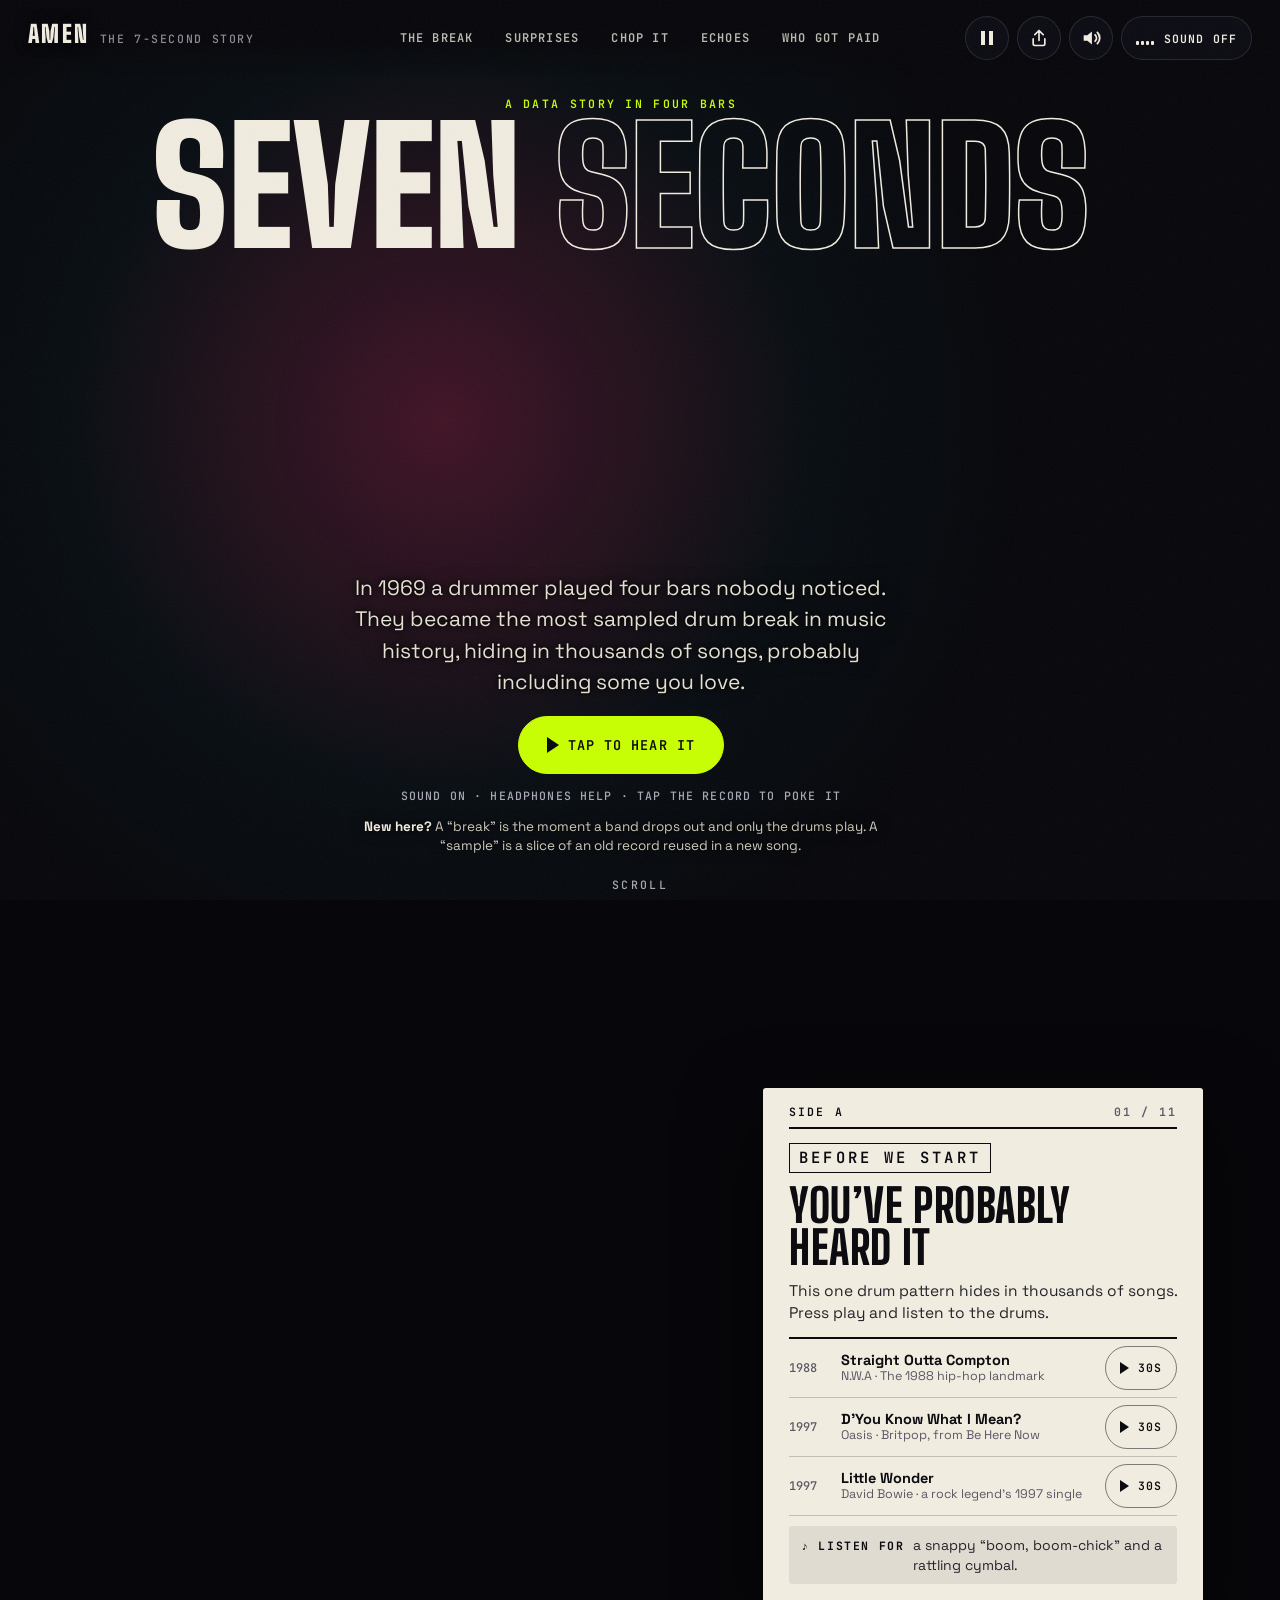
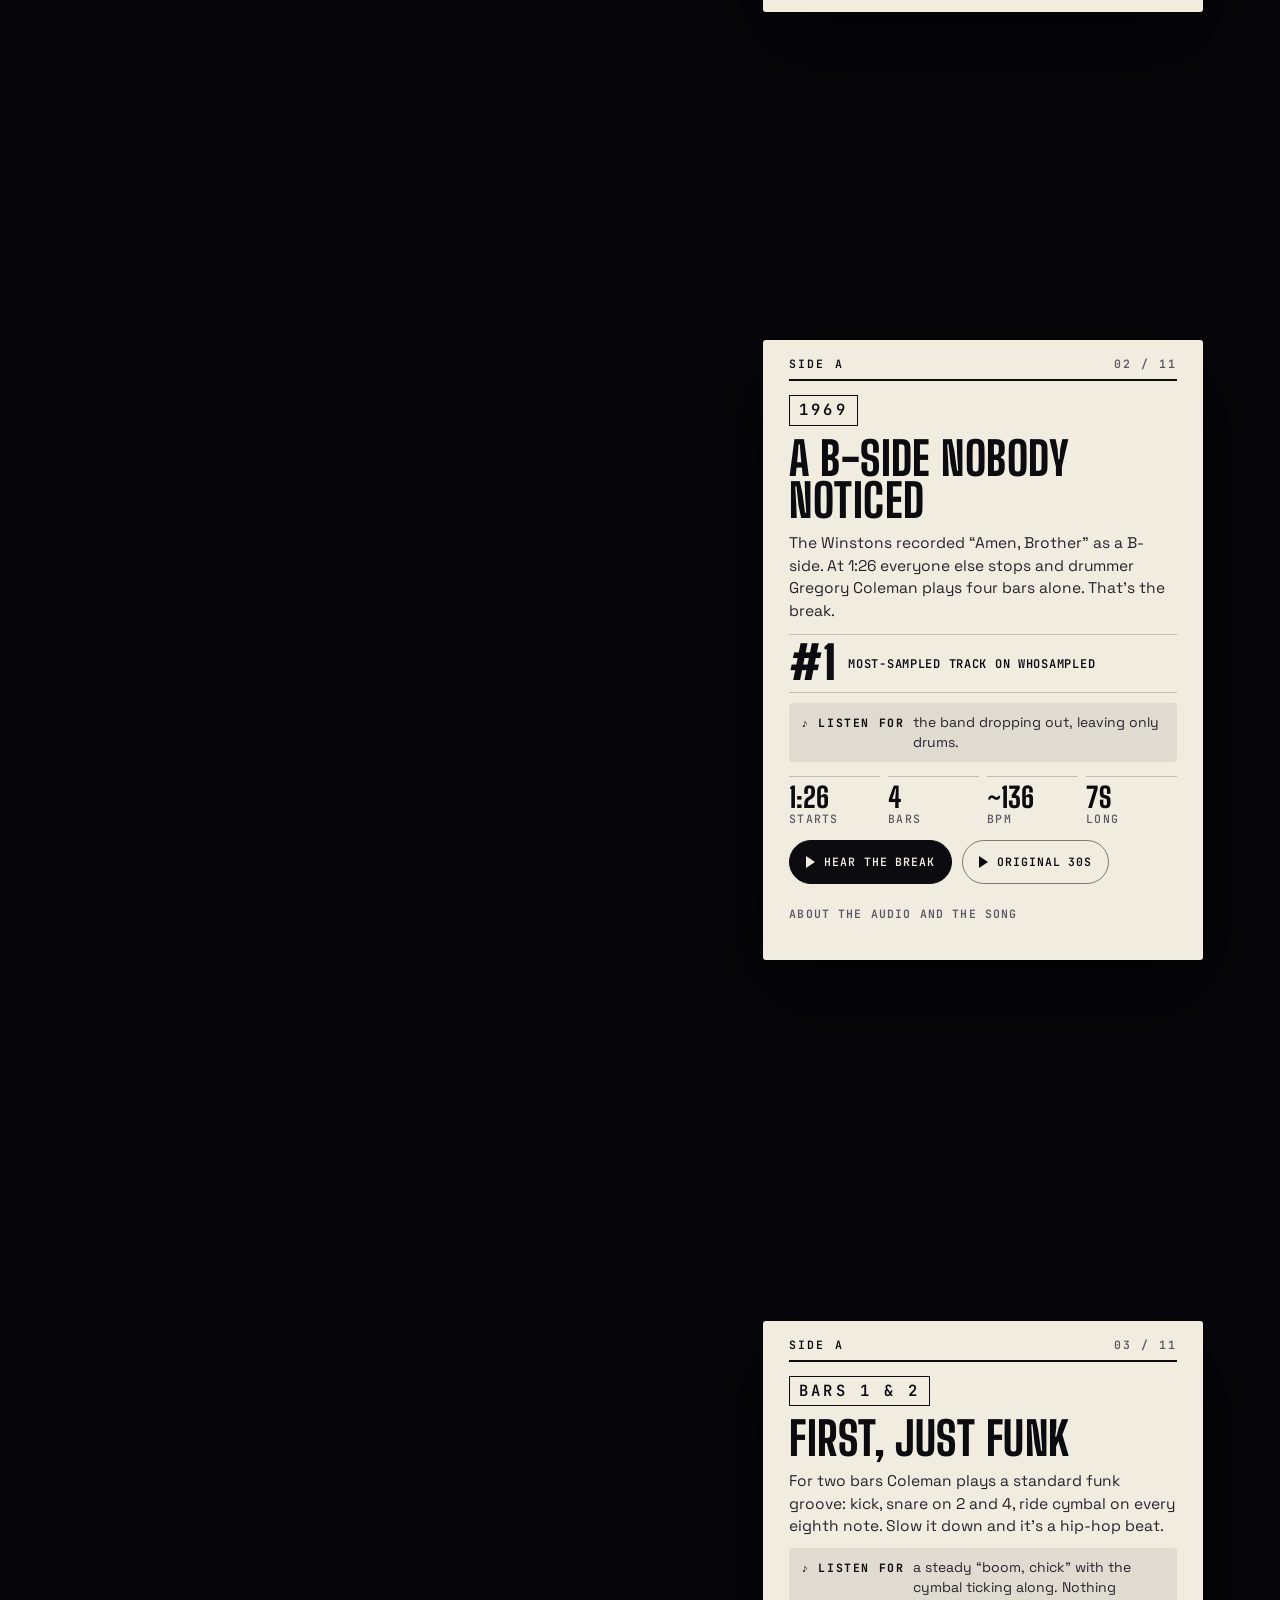
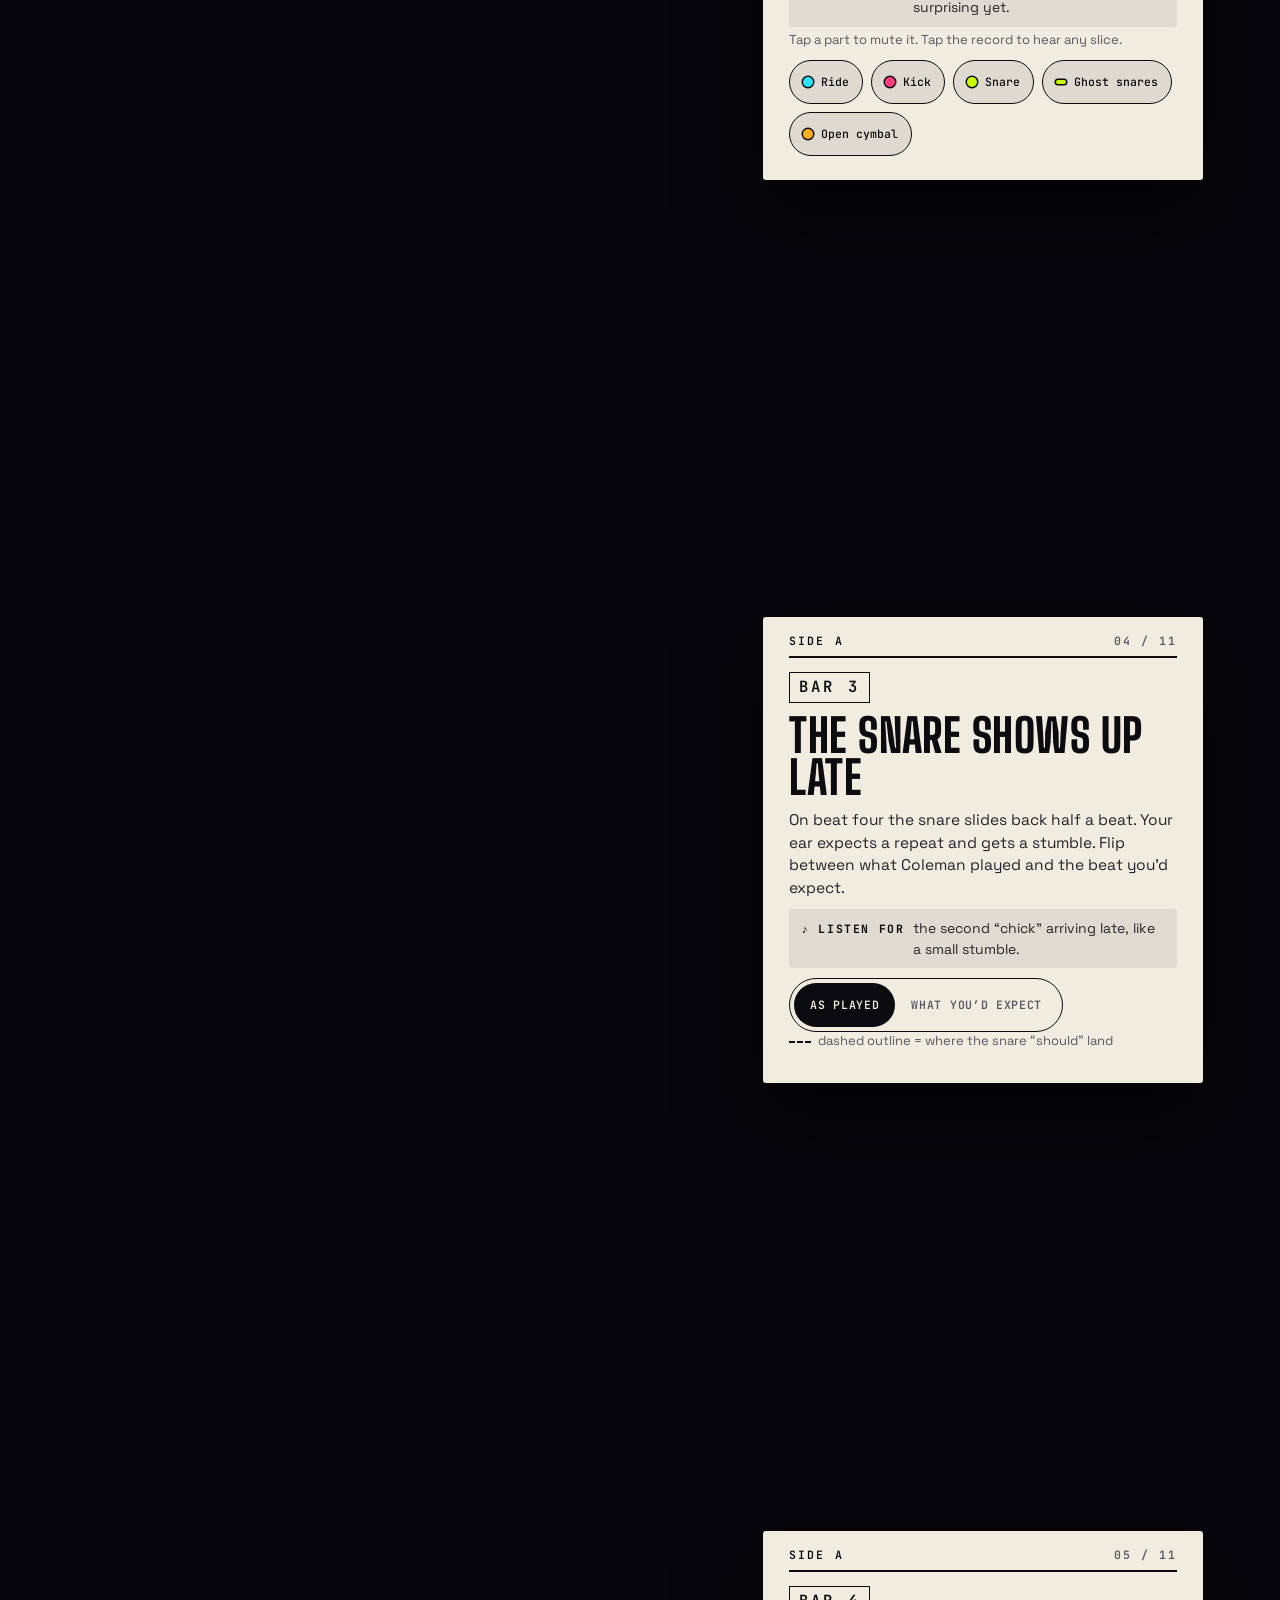
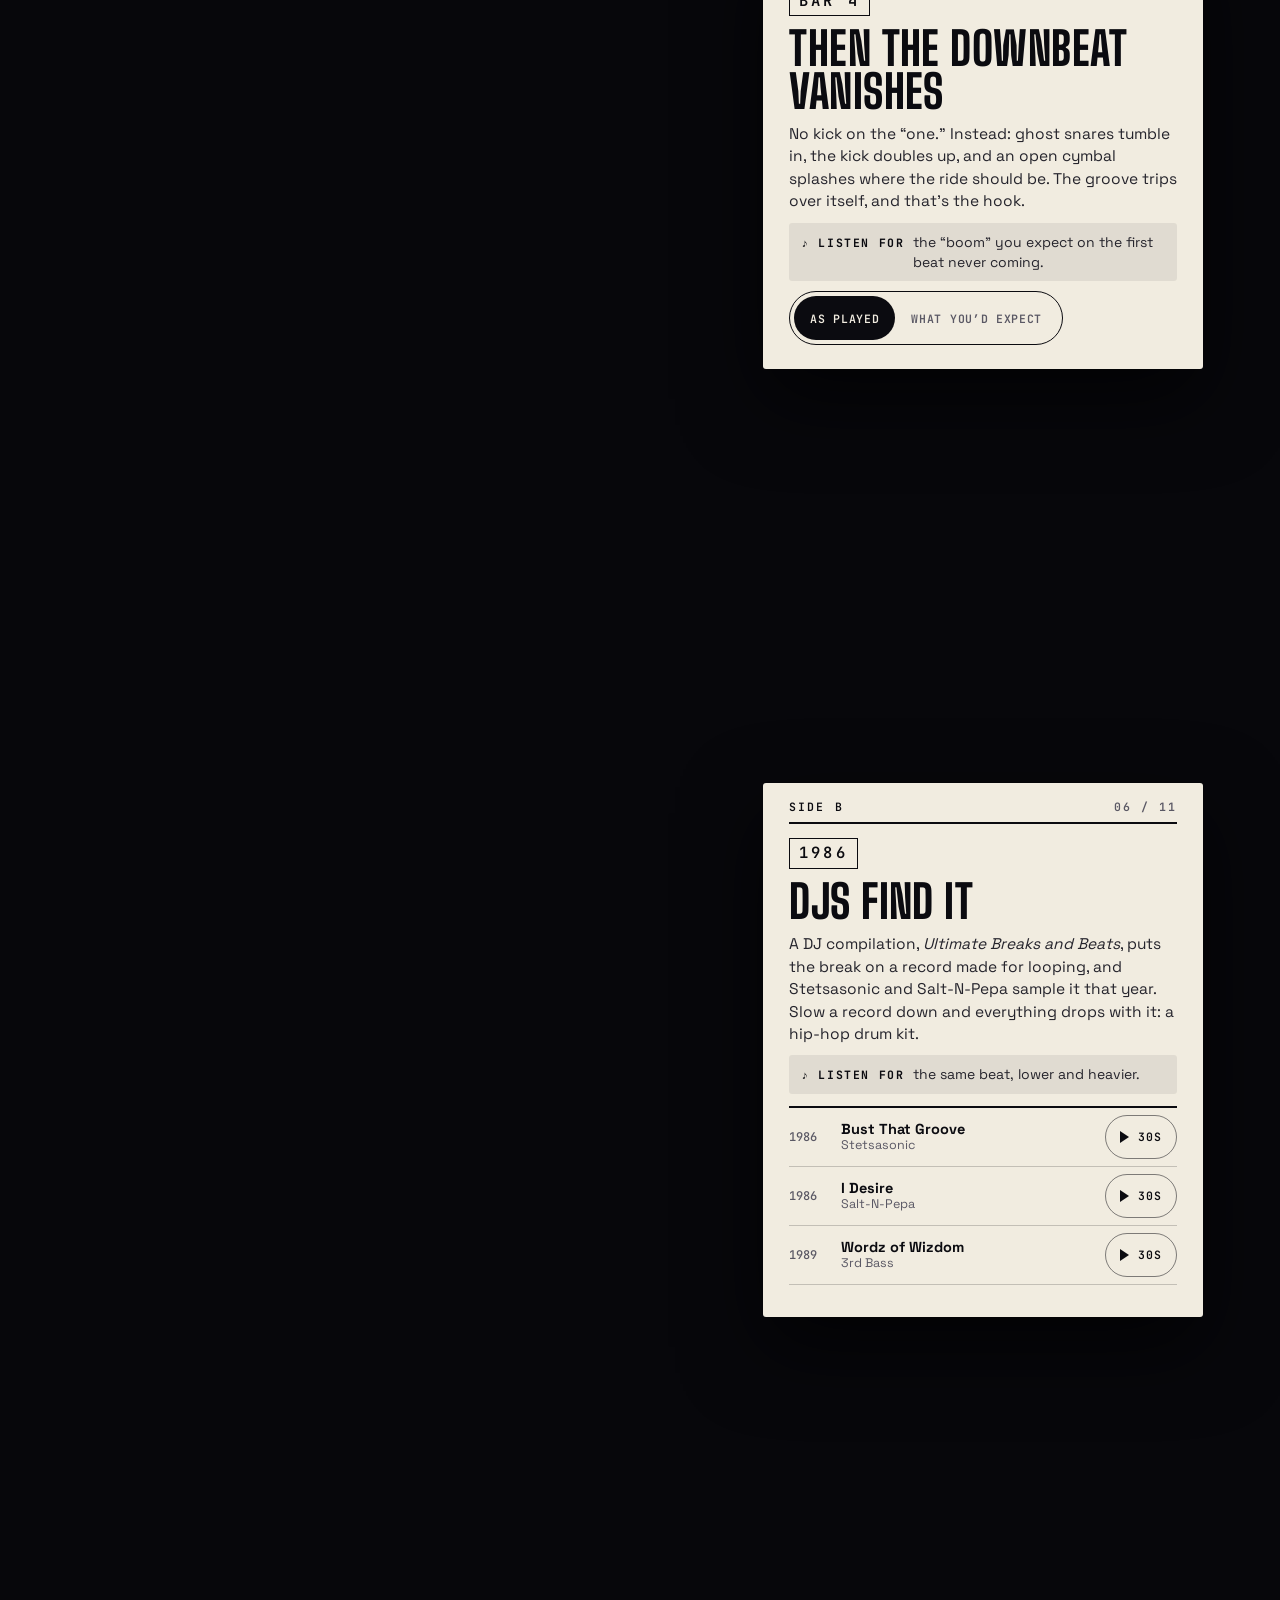
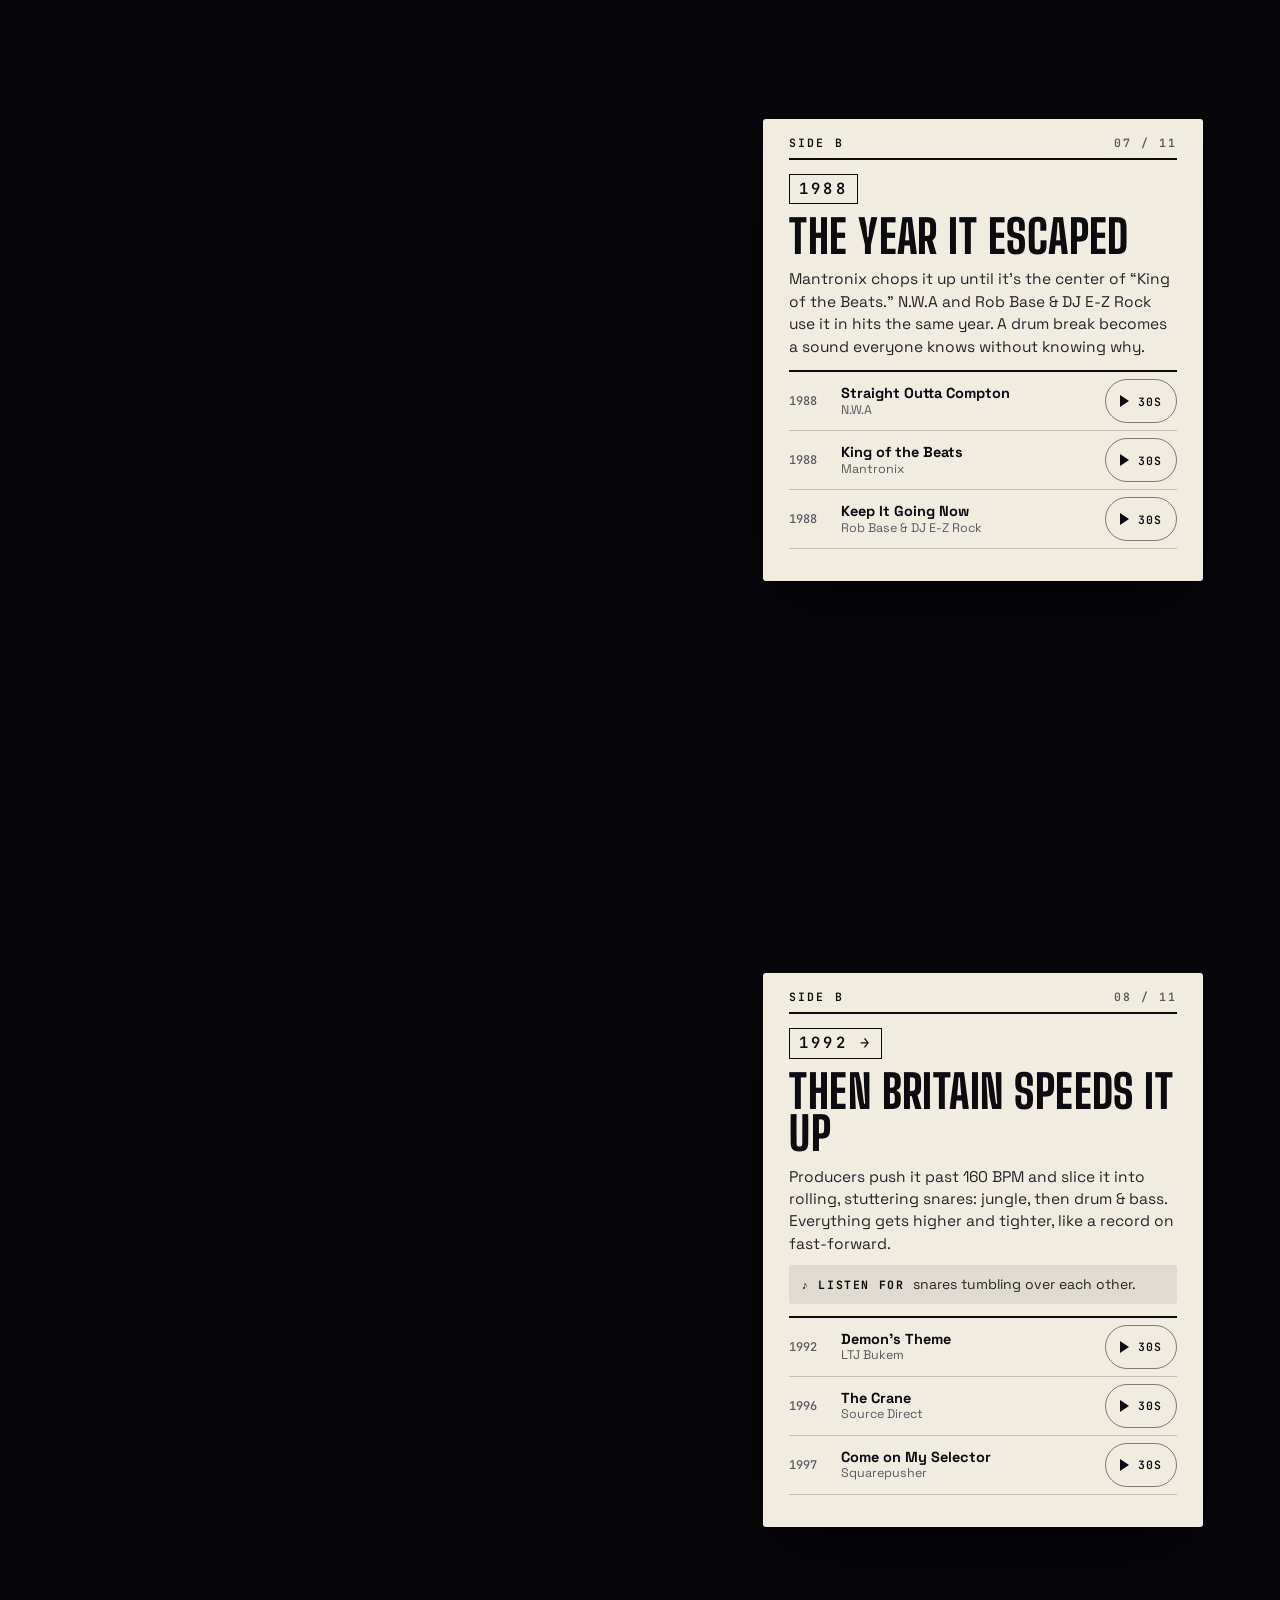
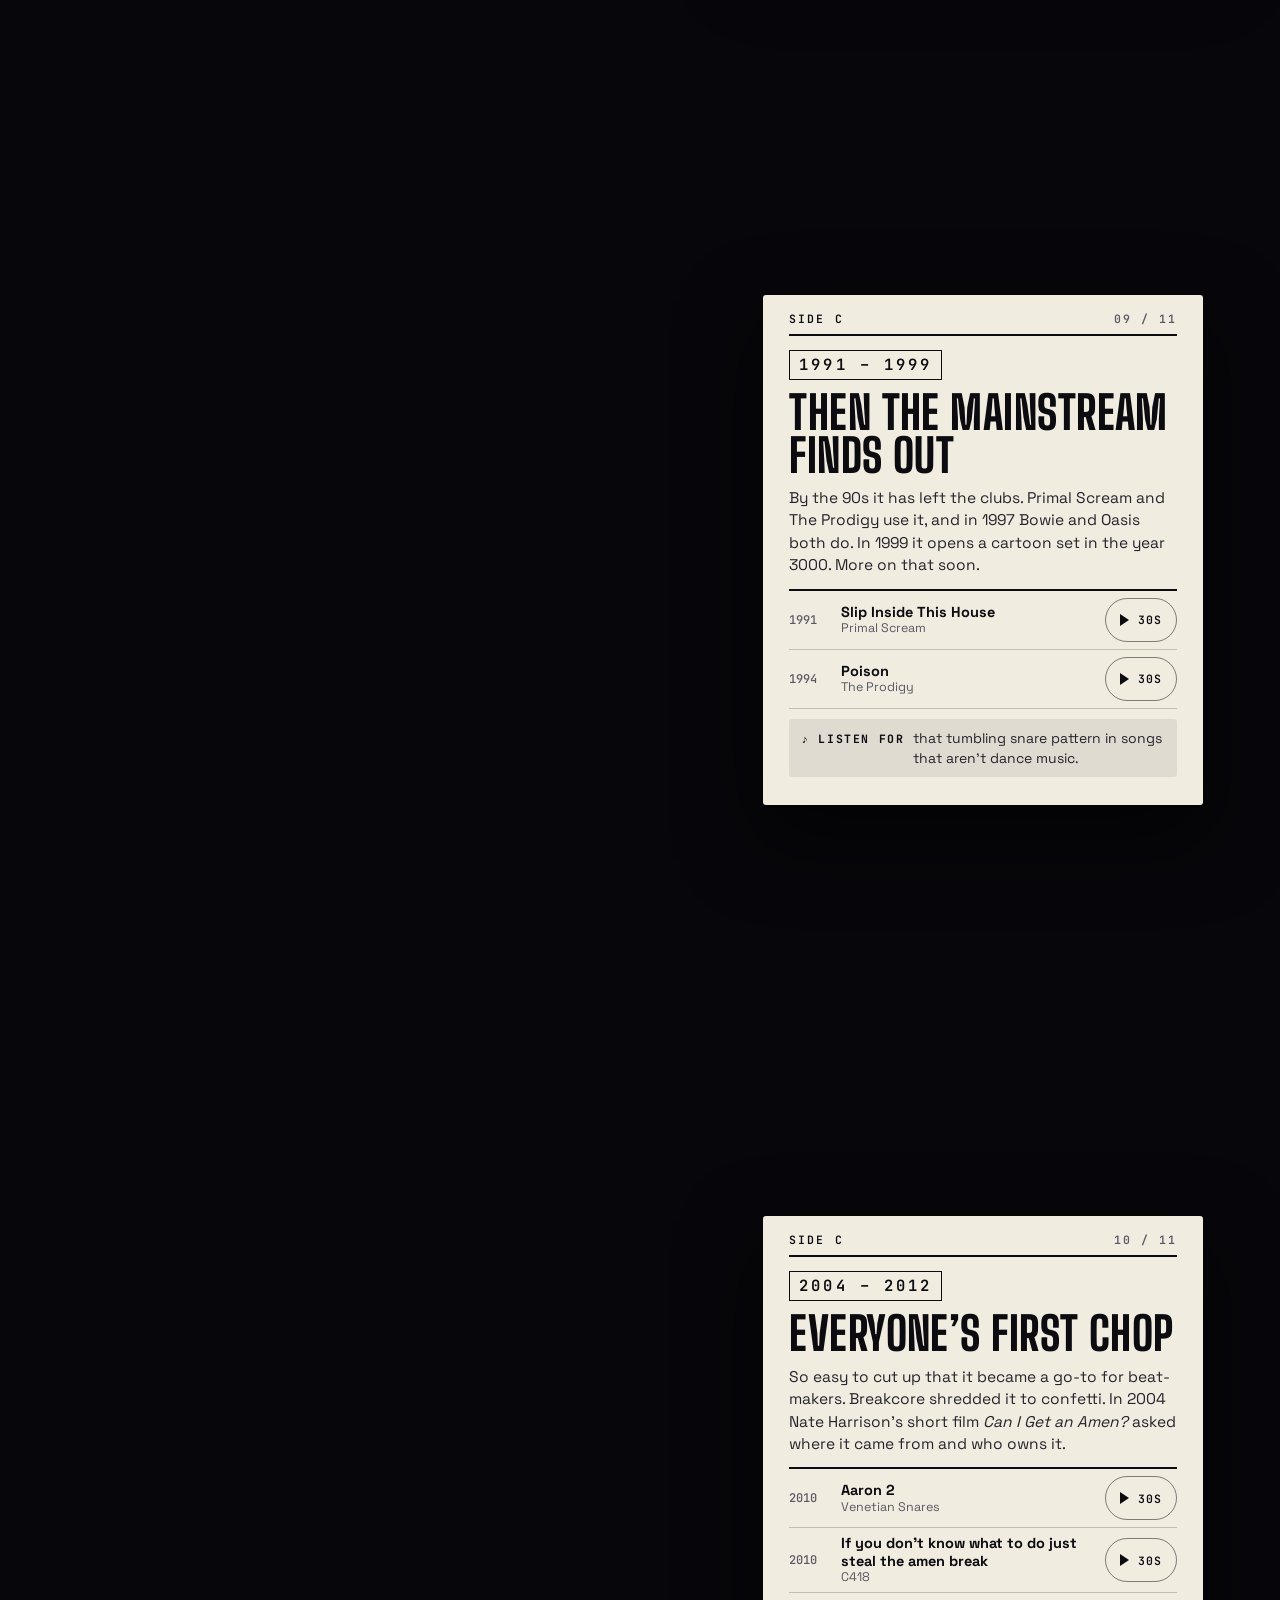
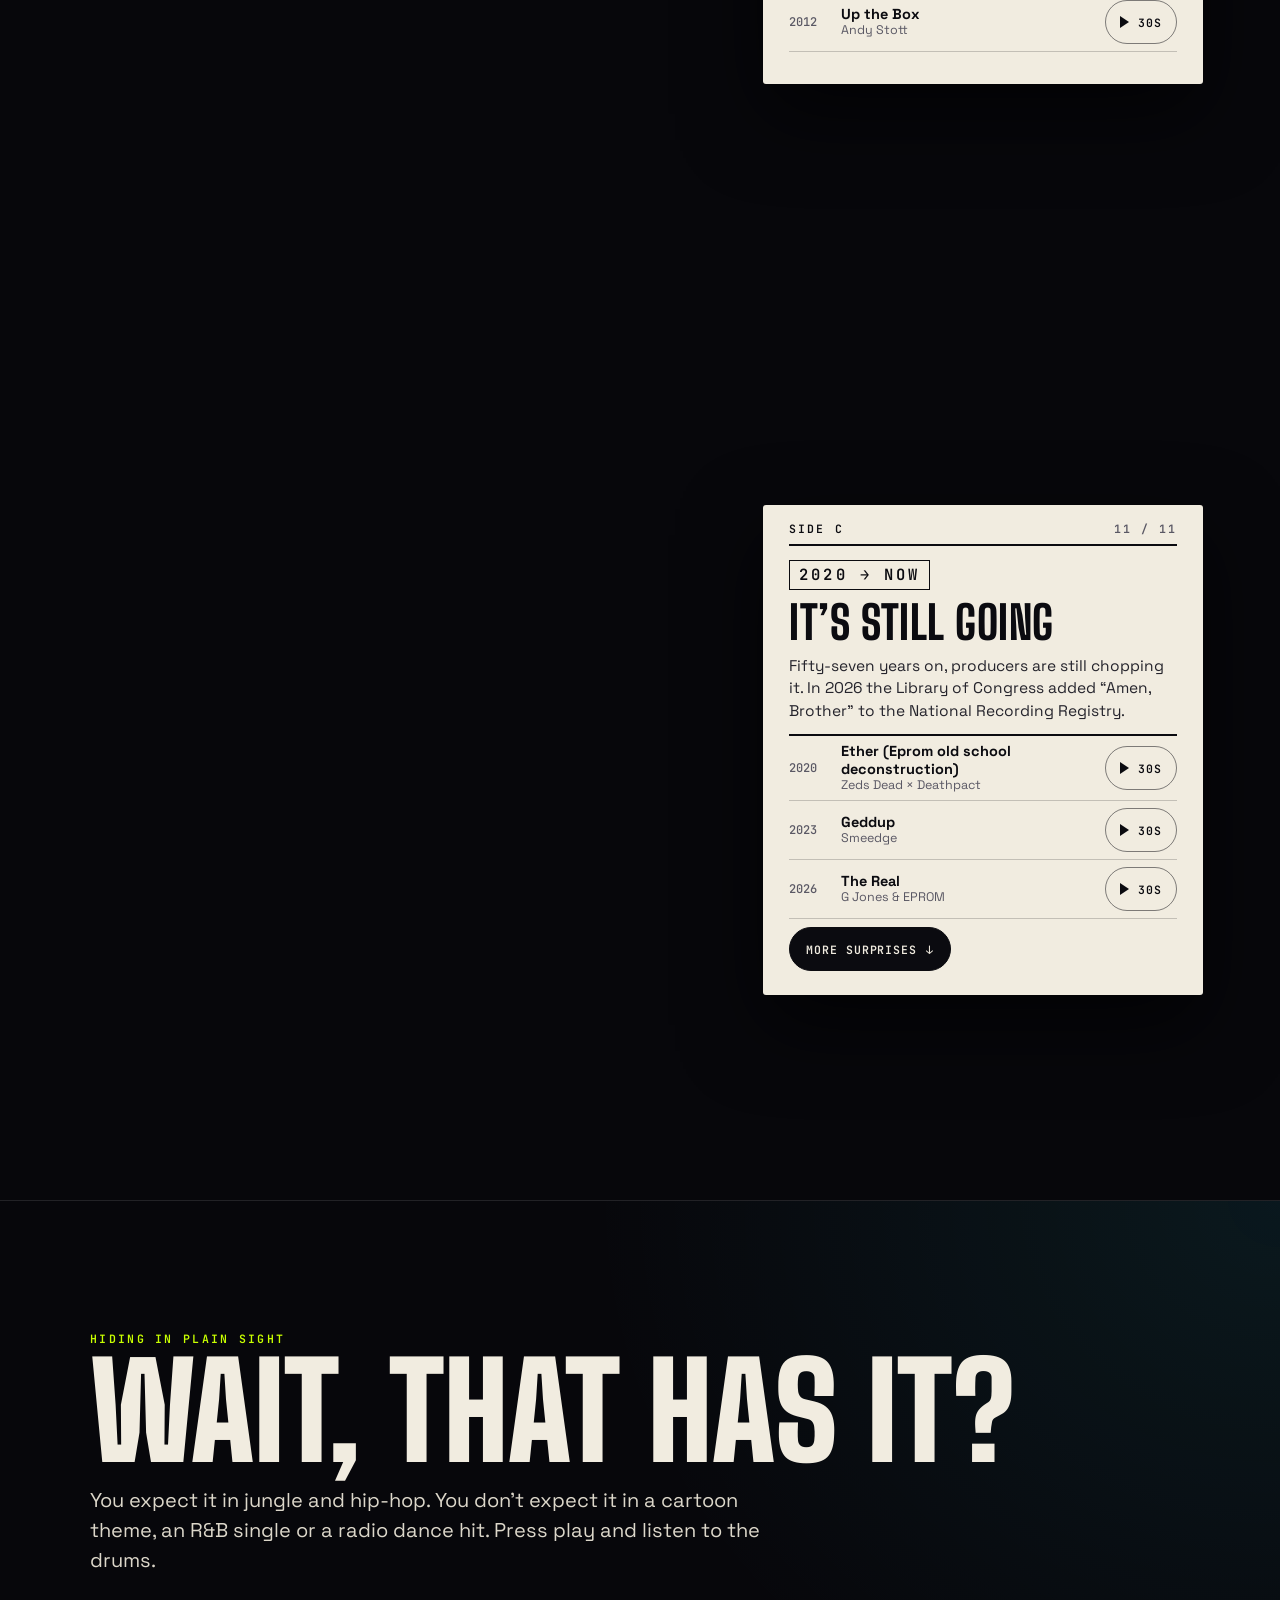
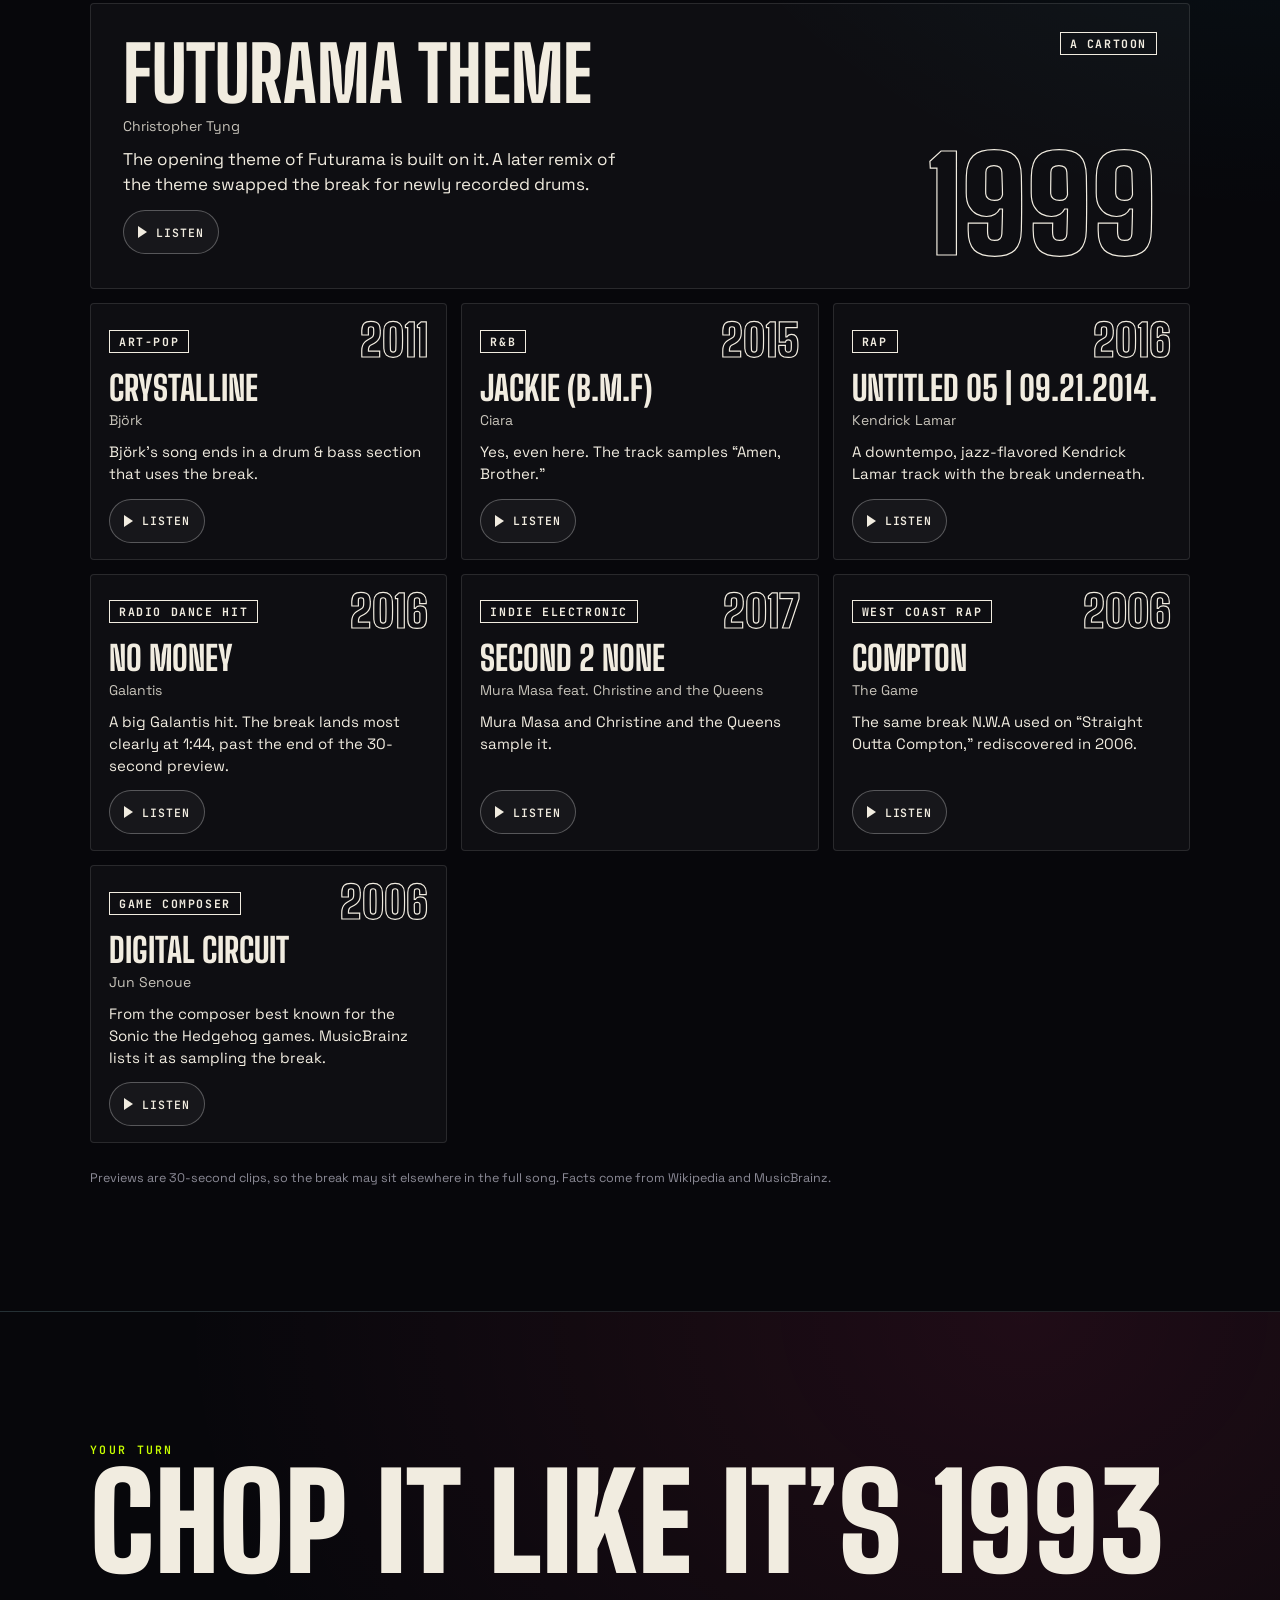
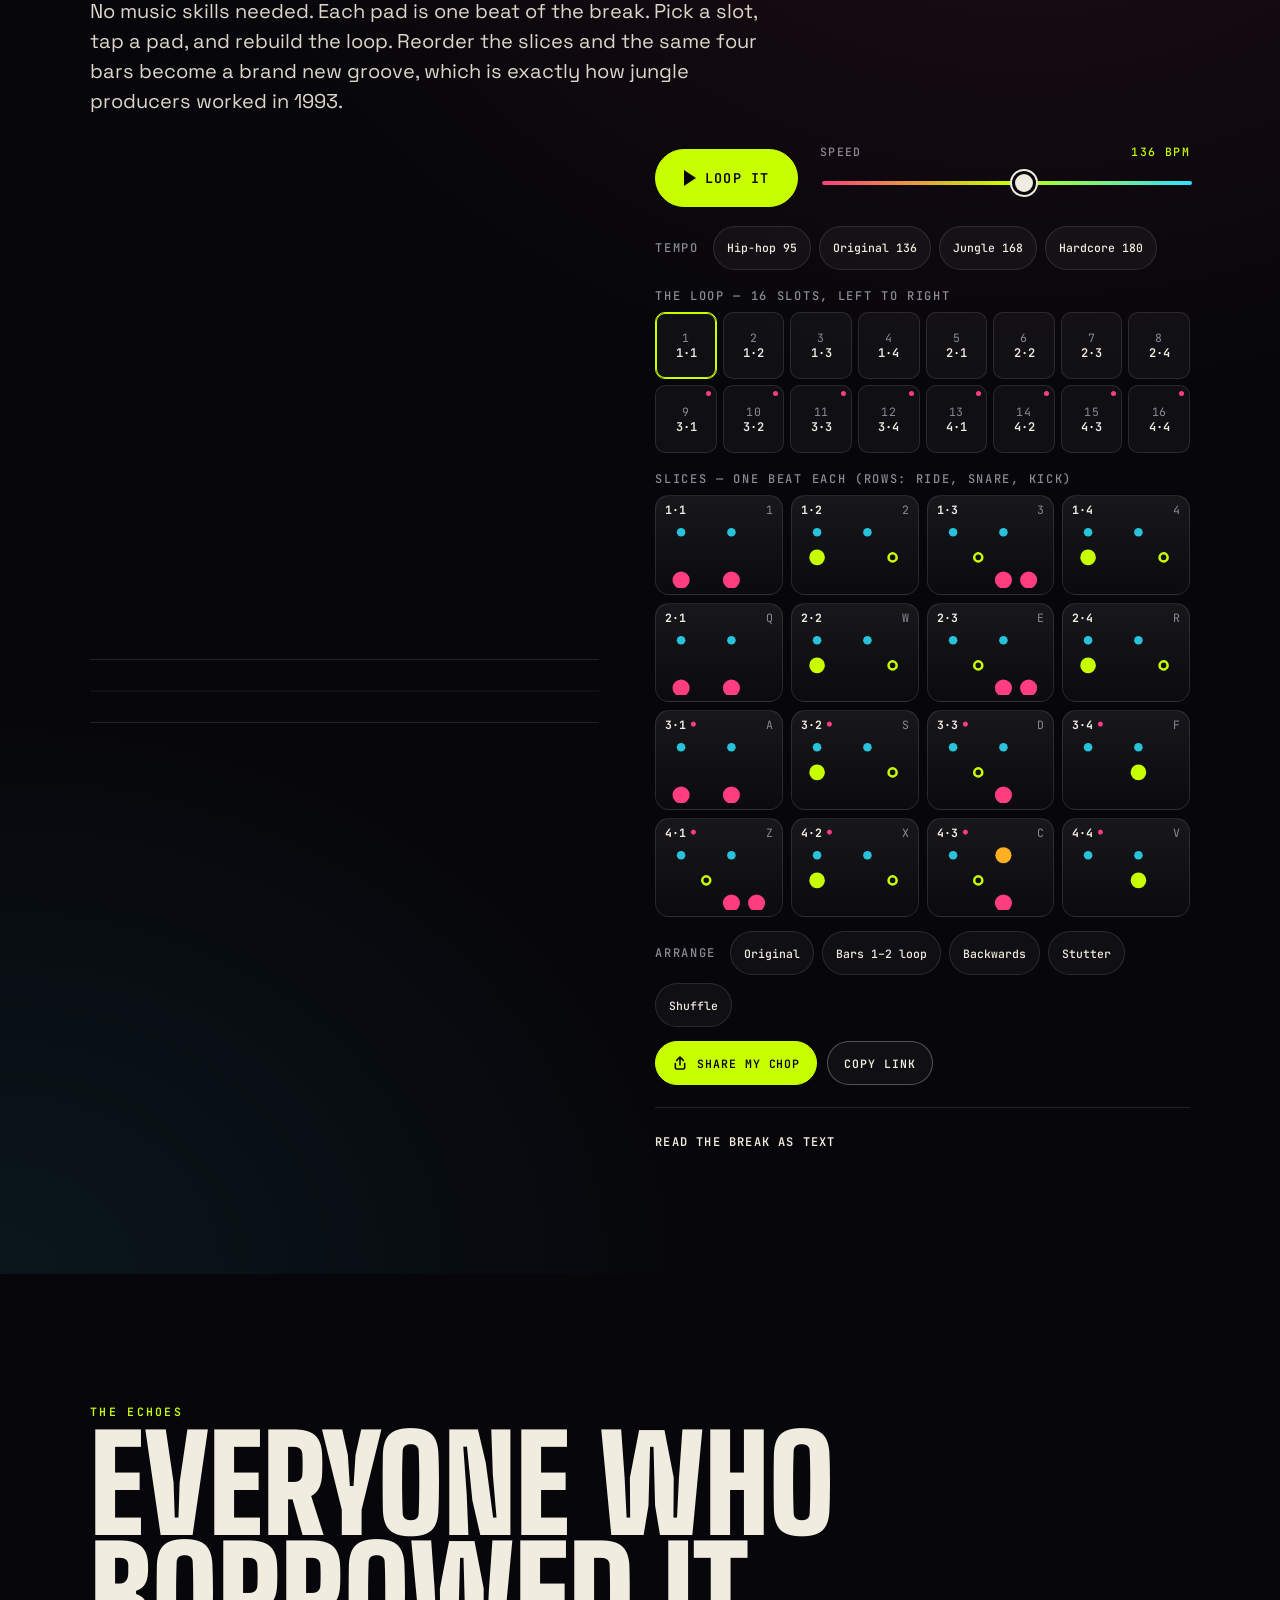
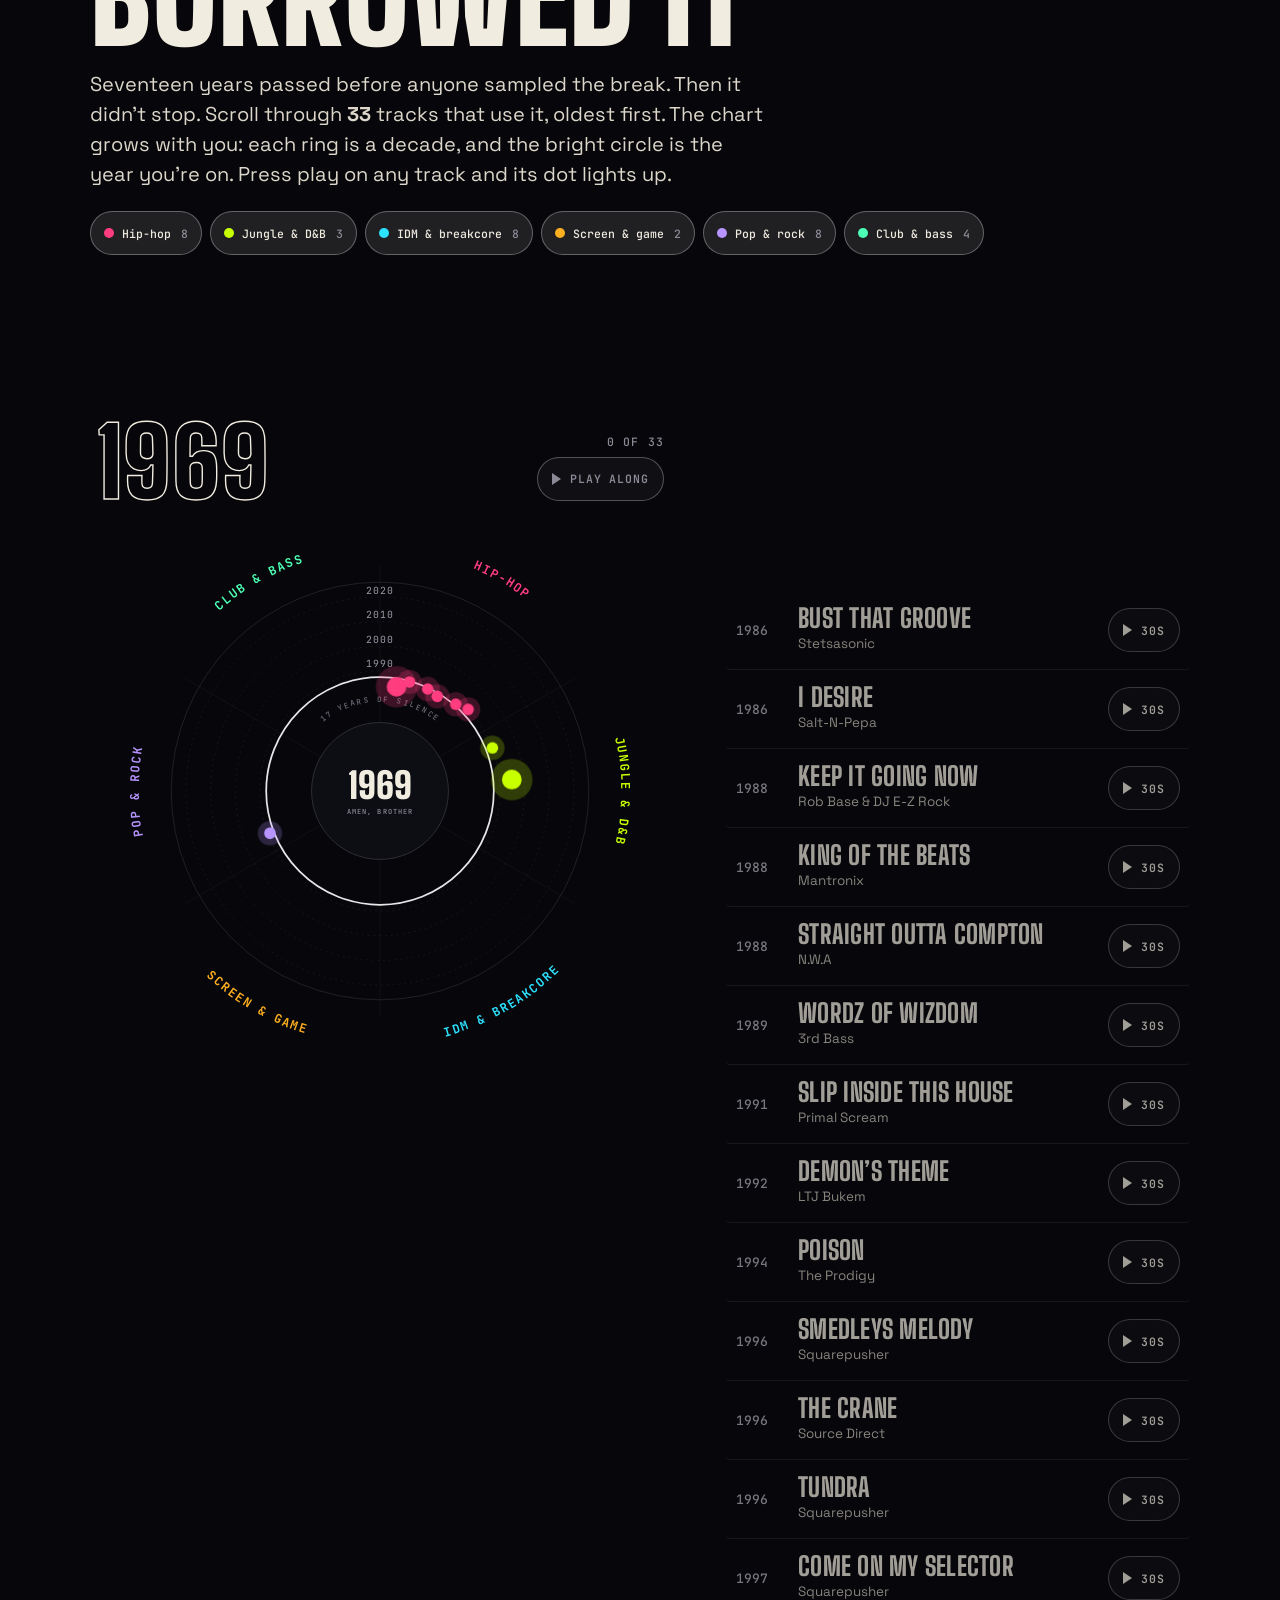
==== index.html @ fdc5dcd4 "Samples on the audio clock: record shows the clip, smart loading, stop on scroll-away, snappier top " ====
<!doctype html>
<html lang="en">
<head>
<meta charset="utf-8">
<meta name="viewport" content="width=device-width, initial-scale=1, viewport-fit=cover">
<title>Seven Seconds — the Amen break</title>
<meta name="description" content="Four bars played by a drummer in 1969 became the most sampled drum break in music history. Hear it, take it apart, chop it, and follow its echoes.">
<meta name="theme-color" content="#07070b">
<meta name="color-scheme" content="dark">
<link rel="canonical" href="https://blakefeiza.github.io/amen-break/">
<link rel="icon" href="data:image/svg+xml,%3Csvg xmlns='http://www.w3.org/2000/svg' viewBox='0 0 64 64'%3E%3Crect width='64' height='64' rx='14' fill='%2307070b'/%3E%3Ccircle cx='32' cy='32' r='22' fill='none' stroke='%232de2ff' stroke-width='5' stroke-dasharray='6 4'/%3E%3Ccircle cx='32' cy='32' r='12' fill='none' stroke='%23c8ff00' stroke-width='6'/%3E%3Ccircle cx='32' cy='32' r='4' fill='%23ff3d7f'/%3E%3C/svg%3E">
<meta property="og:type" content="website">
<meta property="og:site_name" content="Seven Seconds">
<meta property="og:title" content="Seven Seconds: the drum break that built a genre">
<meta property="og:description" content="The most sampled drum break in music history: four bars from 1969, hiding in thousands of songs. Hear it, chop your own, follow its echoes.">
<meta property="og:url" content="https://blakefeiza.github.io/amen-break/">
<meta property="og:image" content="https://blakefeiza.github.io/amen-break/social/og.png">
<meta property="og:image:width" content="1200"><meta property="og:image:height" content="630">
<meta property="og:image:alt" content="A vinyl-style record showing the four bars of the Amen break, with the title Seven Seconds.">
<meta name="twitter:card" content="summary_large_image">
<meta name="twitter:title" content="Seven Seconds: the drum break that built a genre">
<meta name="twitter:description" content="The most sampled drum break in music history: four bars from 1969, hiding in thousands of songs. Hear it, chop your own.">
<meta name="twitter:image" content="https://blakefeiza.github.io/amen-break/social/og.png">
<link rel="preconnect" href="https://fonts.googleapis.com">
<link rel="preconnect" href="https://fonts.gstatic.com" crossorigin>
<link href="https://fonts.googleapis.com/css2?family=Big+Shoulders+Display:wght@700;800;900&family=JetBrains+Mono:wght@400;500;700&family=Space+Grotesk:wght@400;500;700&display=swap" rel="stylesheet">
<link rel="stylesheet" href="style.css?v=35">
</head>
<body>
<a class="skip" href="#main">Skip to the story</a>
<div class="progress" id="progress" aria-hidden="true"></div>
<p class="sr" id="sr" role="status" aria-live="polite"></p>
<p class="gtoast" id="gtoast" role="status" aria-live="polite"></p>
<p class="sr" id="wheelHelp">Use the arrow keys to move around the record. Enter or space plays that slice. Page up and page down jump a bar.</p>
<header class="hud">
  <a class="brand" href="#top" aria-label="Seven Seconds, back to top"><b>AMEN</b><span>the 7-second story</span></a>
  <nav class="chapters" aria-label="Chapters"><a href="#story">The break</a><a href="#plain">Surprises</a><a href="#lab">Chop it</a><a href="#echoes">Echoes</a><a href="#coda">Who got paid</a></nav>
  <div class="hud-r">
    <button class="iconbtn" id="pause" aria-pressed="false" aria-label="Pause the looping animation"><span class="ico-pause" aria-hidden="true"></span></button>
    <button class="iconbtn" id="shareTop" aria-label="Share this page"><svg viewBox="0 0 24 24" width="20" height="20" aria-hidden="true"><path d="M12 3v12M7 8l5-5 5 5M5 13v6a2 2 0 002 2h10a2 2 0 002-2v-6" fill="none" stroke="currentColor" stroke-width="2" stroke-linecap="round" stroke-linejoin="round"/></svg></button>
    <button class="iconbtn" id="volBtn" aria-expanded="false" aria-controls="volPanel" aria-label="Volume"><svg viewBox="0 0 24 24" width="22" height="22" aria-hidden="true"><path d="M4 9v6h4l5 4V5L8 9H4z" fill="currentColor"/><path d="M16.5 8.5a5 5 0 010 7M19 6a8.5 8.5 0 010 12" fill="none" stroke="currentColor" stroke-width="2" stroke-linecap="round"/></svg></button>
    <button class="sound" id="sound" aria-pressed="false" aria-label="Turn sound on">
      <span class="eq" aria-hidden="true"><i></i><i></i><i></i><i></i></span><span class="sound-label">Sound off</span>
    </button>
  </div>
  <div class="volpanel" id="volPanel" role="group" aria-label="Volume" hidden>
    <p class="vol-hint" id="volHint">Sound is on at 50%. Slide to what&rsquo;s comfortable.</p>
    <label class="vol-row"><span class="vol-lbl">Volume</span><input type="range" id="volume" min="0" max="100" step="5" value="50" aria-valuetext="50 percent"><output id="volOut" for="volume">50%</output></label>
    <label class="vol-row"><span class="vol-lbl">Sync</span><input type="range" id="nudge" min="0" max="400" step="10" value="0" aria-valuetext="0 milliseconds"><output id="nudgeOut" for="nudge">0 ms</output></label>
    <p class="vol-note" id="volNote">Picture ahead of the sound, like on Bluetooth speakers? Slide Sync to delay the picture.</p>
  </div>
</header>
<noscript><p class="noscript">This story is interactive and needs JavaScript. In short: in 1969 the Winstons' drummer Gregory Coleman played a four-bar drum break on &ldquo;Amen, Brother.&rdquo; It has since been sampled in thousands of songs, from N.W.A to the Futurama theme.</p></noscript>

<main id="main"><span id="top"></span>
<!-- ============================================================ THE STORY (sticky wheel) -->
<section class="story" id="story">
  <div class="stage" id="stage">
    <div class="glow" aria-hidden="true"></div>
    <canvas id="wheel" aria-label="The Amen break drawn as a record: four bars, 64 steps. Tap or use the arrow keys to hear a slice."></canvas>
    <p class="caption" id="caption" aria-live="polite"></p>
  </div>

  <div class="steps">
    <article class="step step--hero" data-scene="hero">
      <div class="hero">
        <div class="hero-top">
          <p class="kicker">A data story in four bars</p>
          <h1>Seven <span>seconds</span></h1>
        </div>
        <div class="hero-bottom">
          <p class="lede">In 1969 a drummer played four bars nobody noticed. They became the most sampled drum break in music history, hiding in thousands of songs, probably including some you love.</p>
          <button class="btn btn--big" id="startSound"><span class="play-ico" aria-hidden="true"></span><span id="startLabel">Tap to hear it</span></button>
          <p class="hint">Sound on &middot; headphones help &middot; tap the record to poke it</p>
          <p class="primer"><b>New here?</b> A &ldquo;break&rdquo; is the moment a band drops out and only the drums play. A &ldquo;sample&rdquo; is a slice of an old record reused in a new song.</p>
        </div>
      </div>
      <div class="scroll-cue" aria-hidden="true"><span></span>scroll</div>
    </article>

    <article class="step" data-scene="heard">
      <div class="card">
        <p class="kicker">Before we start</p>
        <h2>You&rsquo;ve probably heard it</h2>
        <p>This one drum pattern hides in thousands of songs. Press play and listen to the drums.</p>
        <ul class="tracks" data-tracks="Straight Outta Compton|D'You Know|Little Wonder" data-subs="The 1988 hip-hop landmark|Britpop, from Be Here Now|a rock legend&rsquo;s 1997 single"></ul>
        <p class="listen"><b>Listen for</b> a snappy &ldquo;boom, boom-chick&rdquo; and a rattling cymbal.</p>
      </div>
    </article>

    <article class="step" data-scene="origin">
      <div class="card">
        <p class="kicker">1969</p>
        <h2>A B-side nobody noticed</h2>
        <p>The Winstons recorded &ldquo;Amen, Brother&rdquo; as a B-side. At 1:26 everyone else stops and drummer Gregory Coleman plays four bars alone. That&rsquo;s the break.</p>
        <p class="stat"><b>#1</b><span>most-sampled track on WhoSampled</span></p>
        <p class="listen"><b>Listen for</b> the band dropping out, leaving only drums.</p>
        <div class="facts"><span><b>1:26</b>starts</span><span><b>4</b>bars</span><span><b>~136</b>BPM</span><span><b>7s</b>long</span></div>
        <div class="row">
          <button class="btn btn--primary" data-act="playBreak"><span class="play-ico" aria-hidden="true"></span><span class="bk-label">Hear the break</span></button>
          <button class="btn" data-preview="427200416"><span class="play-ico" aria-hidden="true"></span><span class="pv-label">Original 30s</span></button>
        </div>
        <details class="more"><summary>About the audio and the song</summary>
          <p class="note">The drums you hear on this page are rebuilt in your browser from published transcriptions. They are not the 1969 recording, and the groove&rsquo;s human timing is simplified. The 30-second Apple preview is the real track and may not reach the break.</p>
          <div class="rowline"><span>The tune it&rsquo;s built on</span><button class="btn btn--sm" data-preview="1442919795"><span class="play-ico" aria-hidden="true"></span><span class="pv-label">The Impressions, 1964</span></button></div>
        </details>
      </div>
    </article>

    <article class="step" data-scene="funk">
      <div class="card">
        <p class="kicker">Bars 1 &amp; 2</p>
        <h2>First, just funk</h2>
        <p>For two bars Coleman plays a standard funk groove: kick, snare on 2 and 4, ride cymbal on every eighth note. Slow it down and it&rsquo;s a hip-hop beat.</p>
        <p class="listen"><b>Listen for</b> a steady &ldquo;boom, chick&rdquo; with the cymbal ticking along. Nothing surprising yet.</p>
        <p class="small">Tap a part to mute it. Tap the record to hear any slice.</p>
        <div class="chips" id="layerChips">
          <button class="chip" data-layer="ride" aria-pressed="true"><i style="--c:var(--ride)"></i>Ride</button>
          <button class="chip" data-layer="kick" aria-pressed="true"><i style="--c:var(--kick)"></i>Kick</button>
          <button class="chip" data-layer="snare" aria-pressed="true"><i style="--c:var(--snare)"></i>Snare</button>
          <button class="chip" data-layer="ghost" aria-pressed="true"><i style="--c:var(--snare)" class="thin"></i>Ghost snares</button>
          <button class="chip" data-layer="crash" aria-pressed="true"><i style="--c:var(--crash)"></i>Open cymbal</button>
        </div>
      </div>
    </article>

    <article class="step" data-scene="late">
      <div class="card">
        <p class="kicker">Bar 3</p>
        <h2>The snare shows up late</h2>
        <p>On beat four the snare slides back half a beat. Your ear expects a repeat and gets a stumble. Flip between what Coleman played and the beat you&rsquo;d expect.</p>
        <p class="listen"><b>Listen for</b> the second &ldquo;chick&rdquo; arriving late, like a small stumble.</p>
        <div class="seg" role="group" aria-label="Which version to hear">
          <button data-ab="real" aria-pressed="true">As played</button><button data-ab="exp" aria-pressed="false">What you&rsquo;d expect</button>
        </div>
        <p class="small legend"><span class="dash"></span> dashed outline = where the snare &ldquo;should&rdquo; land</p>
      </div>
    </article>

    <article class="step" data-scene="missing">
      <div class="card">
        <p class="kicker">Bar 4</p>
        <h2>Then the downbeat vanishes</h2>
        <p>No kick on the &ldquo;one.&rdquo; Instead: ghost snares tumble in, the kick doubles up, and an open cymbal splashes where the ride should be. The groove trips over itself, and that&rsquo;s the hook.</p>
        <p class="listen"><b>Listen for</b> the &ldquo;boom&rdquo; you expect on the first beat never coming.</p>
        <div class="seg" role="group" aria-label="Which version to hear">
          <button data-ab="real" aria-pressed="true">As played</button><button data-ab="exp" aria-pressed="false">What you&rsquo;d expect</button>
        </div>
      </div>
    </article>

    <article class="step" data-scene="djs">
      <div class="card">
        <p class="kicker">1986</p>
        <h2>DJs find it</h2>
        <p>A DJ compilation, <i>Ultimate Breaks and Beats</i>, puts the break on a record made for looping, and Stetsasonic and Salt-N-Pepa sample it that year. Slow a record down and everything drops with it: a hip-hop drum kit.</p>
        <p class="listen"><b>Listen for</b> the same beat, lower and heavier.</p>
        <ul class="tracks" data-tracks="Bust That Groove|I Desire|Wordz of Wizdom"></ul>
      </div>
    </article>

    <article class="step" data-scene="escape">
      <div class="card">
        <p class="kicker">1988</p>
        <h2>The year it escaped</h2>
        <p>Mantronix chops it up until it&rsquo;s the center of &ldquo;King of the Beats.&rdquo; N.W.A and Rob Base &amp; DJ E-Z Rock use it in hits the same year. A drum break becomes a sound everyone knows without knowing why.</p>
        <ul class="tracks" data-tracks="Straight Outta Compton|King of the Beats|Keep It Going Now"></ul>
      </div>
    </article>

    <article class="step" data-scene="jungle">
      <div class="card">
        <p class="kicker">1992 &rarr;</p>
        <h2>Then Britain speeds it up</h2>
        <p>Producers push it past 160 BPM and slice it into rolling, stuttering snares: jungle, then drum &amp; bass. Everything gets higher and tighter, like a record on fast-forward.</p>
        <p class="listen"><b>Listen for</b> snares tumbling over each other.</p>
        <ul class="tracks" data-tracks="Demon|The Crane|Come on My Selector"></ul>
      </div>
    </article>

    <article class="step" data-scene="mainstream">
      <div class="card">
        <p class="kicker">1991 &ndash; 1999</p>
        <h2>Then the mainstream finds out</h2>
        <p>By the 90s it has left the clubs. Primal Scream and The Prodigy use it, and in 1997 Bowie and Oasis both do. In 1999 it opens a cartoon set in the year 3000. More on that soon.</p>
        <ul class="tracks" data-tracks="Slip Inside|Poison"></ul>
        <p class="listen"><b>Listen for</b> that tumbling snare pattern in songs that aren&rsquo;t dance music.</p>
      </div>
    </article>

    <article class="step" data-scene="digital">
      <div class="card">
        <p class="kicker">2004 &ndash; 2012</p>
        <h2>Everyone&rsquo;s first chop</h2>
        <p>So easy to cut up that it became a go-to for beat-makers. Breakcore shredded it to confetti. In 2004 Nate Harrison&rsquo;s short film <i>Can I Get an Amen?</i> asked where it came from and who owns it.</p>
        <ul class="tracks" data-tracks="Aaron 2|steal the amen|Up the Box"></ul>
      </div>
    </article>

    <article class="step" data-scene="today">
      <div class="card">
        <p class="kicker">2020 &rarr; now</p>
        <h2>It&rsquo;s still going</h2>
        <p>Fifty-seven years on, producers are still chopping it. In 2026 the Library of Congress added &ldquo;Amen, Brother&rdquo; to the National Recording Registry.</p>
        <ul class="tracks" data-tracks="Ether|Geddup|The Real"></ul>
        <a class="btn btn--primary" href="#plain">More surprises <span aria-hidden="true">&darr;</span></a>
      </div>
    </article>

  </div>
</section>

<!-- ============================================================ HIDING IN PLAIN SIGHT -->
<section class="plain" id="plain">
  <div class="wrap">
    <p class="kicker">Hiding in plain sight</p>
    <h2 class="h-big">Wait, that has it?</h2>
    <p class="lead">You expect it in jungle and hip-hop. You don&rsquo;t expect it in a cartoon theme, an R&amp;B single or a radio dance hit. Press play and listen to the drums.</p>
    <ul class="tiles" id="tiles" aria-label="Surprising places the Amen break shows up"></ul>
    <p class="note wide">Previews are 30-second clips, so the break may sit elsewhere in the full song. Facts come from Wikipedia and MusicBrainz.</p>
  </div>
</section>

<!-- ============================================================ CHOP LAB -->
<section class="lab" id="lab">
  <div class="wrap">
    <p class="kicker">Your turn</p>
    <h2 class="h-big">Chop it like it&rsquo;s 1993</h2>
    <p class="lead">No music skills needed. Each pad is one beat of the break. Pick a slot, tap a pad, and rebuild the loop. Reorder the slices and the same four bars become a brand new groove, which is exactly how jungle producers worked in 1993.</p>
    <div class="lab-grid">
      <div class="lab-viz">
        <div class="lab-wheel"><canvas id="wheel2" aria-label="The break, with the slice you are playing highlighted"></canvas></div>
        <canvas id="scope" class="scope" aria-hidden="true"></canvas>
      </div>
      <div class="lab-ctl">
        <div class="transport">
          <button class="btn btn--primary btn--big" id="labPlay"><span class="play-ico" aria-hidden="true"></span><span id="labPlayLabel">Loop it</span></button>
          <label class="bpm"><span class="bpm-top"><span>Speed</span><output id="bpmOut">136 BPM</output></span><input type="range" id="bpm" min="70" max="190" value="136" step="1" aria-label="Tempo in beats per minute"></label>
        </div>
        <div class="presets" id="tempoPresets"><span class="lbl">Tempo</span>
          <button class="chip" data-bpm="95">Hip-hop 95</button><button class="chip" data-bpm="136">Original 136</button><button class="chip" data-bpm="168">Jungle 168</button><button class="chip" data-bpm="180">Hardcore 180</button>
        </div>
        <p class="lbl">The loop &mdash; 16 slots, left to right</p>
        <div class="slots" id="slots" role="group" aria-label="Sequence slots"></div>
        <p class="lbl">Slices &mdash; one beat each (rows: ride, snare, kick)</p>
        <div class="pads" id="pads" role="group" aria-label="Slice pads"></div>
        <div class="presets" id="seqPresets"><span class="lbl">Arrange</span>
          <button class="chip" data-seq="orig">Original</button><button class="chip" data-seq="loop">Bars 1&ndash;2 loop</button><button class="chip" data-seq="rev">Backwards</button><button class="chip" data-seq="stut">Stutter</button><button class="chip" data-seq="rand">Shuffle</button>
        </div>
        <div class="row"><button class="btn btn--primary" data-share="chop"><svg viewBox="0 0 24 24" width="16" height="16" aria-hidden="true"><path d="M12 3v12M7 8l5-5 5 5M5 13v6a2 2 0 002 2h10a2 2 0 002-2v-6" fill="none" stroke="currentColor" stroke-width="2.4" stroke-linecap="round" stroke-linejoin="round"/></svg>Share my chop</button><button class="btn" data-share="copy">Copy link</button></div>
        <details class="textalt"><summary>Read the break as text</summary>
          <p class="small">Counting aloud: &ldquo;1 e &amp; a, 2 e &amp; a, 3 e &amp; a, 4 e &amp; a.&rdquo; Each bar has 16 steps.</p>
          <div id="textalt"></div>
        </details>
      </div>
    </div>
  </div>
</section>

<!-- ============================================================ ECHOES -->
<section class="echoes" id="echoes">
  <div class="wrap">
    <p class="kicker">The echoes</p>
    <h2 class="h-big">Everyone who borrowed it</h2>
    <p class="lead">Seventeen years passed before anyone sampled the break. Then it didn&rsquo;t stop. Scroll through <b id="nTracks">0</b> tracks that use it, oldest first. The chart grows with you: each ring is a decade, and the bright circle is the year you&rsquo;re on. Press play on any track and its dot lights up.</p>
    <div class="filters" id="filters" role="group" aria-label="Filter by family"></div>
  </div>
  <div class="wrap echo-scrolly" id="echoScrolly">
    <div class="echo-stage" id="echoStage">
      <div class="echo-hud">
        <div class="yearbig" id="yearBig" aria-hidden="true">1969</div>
        <div class="echo-meta"><span id="countRead">0 tracks</span><button class="btn btn--sm" id="tour"><span class="play-ico" aria-hidden="true"></span><span id="tourLabel">Play along</span></button></div>
      </div>
      <figure class="echo-chart" aria-hidden="true"><svg id="echo" viewBox="0 0 1000 1000" aria-hidden="true" focusable="false"></svg></figure>
    </div>
    <ol class="echo-list" id="echoList" aria-label="Tracks that sample the Amen break, oldest first"></ol>
  </div>
  <div class="wrap">
    <p class="note wide">Sources: MusicBrainz &ldquo;samples material&rdquo; relationships for the 1969 recording (CC0), plus tracks whose Wikipedia articles name the Amen break. I kept tracks that have a working 30-second preview so every dot is playable, which leaves out many obscure samples. The families are my grouping, by artist, and are approximate.</p>
  </div>
</section>

<!-- ============================================================ CODA -->
<section class="coda" id="coda">
  <div class="wrap">
    <p class="kicker">The drummer</p>
    <h2 class="h-big">Who got paid?</h2>
    <ol class="tl">
      <li><b>1996</b><p>Richard Spencer, the bandleader who owned the copyright, first learns the break has been sampled &mdash; after the three-year statute of limitations has run out. He never receives royalties for it.</p></li>
      <li><b>2006</b><p>Gregory Coleman, the drummer who played those four bars, dies homeless and destitute.</p></li>
      <li><b>2015</b><p>Two British DJs raise more than &pound;18,000 for Spencer through a GoFundMe campaign. He dies in 2020.</p></li>
      <li><b>2026</b><p>The Library of Congress adds &ldquo;Amen, Brother&rdquo; to the National Recording Registry.</p></li>
    </ol>
    <div class="row center">
      <button class="btn btn--primary" data-preview="427200416"><span class="play-ico" aria-hidden="true"></span><span class="pv-label">Hear the original, 30s</span></button>
      <a class="btn" target="_blank" rel="noopener" href="https://music.apple.com/us/search?term=The%20Winstons%20Amen%20Brother">Apple Music &nearr;</a>
      <a class="btn" target="_blank" rel="noopener" href="https://www.youtube.com/results?search_query=The+Winstons+Amen+Brother">YouTube &nearr;</a>
    </div>
    <div class="share-panel">
      <h3>Pass it on</h3>
      <p>Know someone who&rsquo;s heard these drums a thousand times and never known? Send them this.</p>
      <div class="row"><button class="btn btn--primary" data-share="site">Share this story</button><button class="btn" data-share="chop">Share my chop</button><button class="btn" data-share="copy">Copy link</button></div>
    </div>
    <div class="sources">
      <p class="lbl">Sources &amp; notes</p>
      <ul>
        <li><a target="_blank" rel="noopener" href="https://en.wikipedia.org/wiki/Amen_break">Wikipedia, &ldquo;Amen break&rdquo;</a> &mdash; history, royalties, early samples.</li>
        <li><a target="_blank" rel="noopener" href="https://en.wikipedia.org/wiki/WhoSampled">Wikipedia, &ldquo;WhoSampled&rdquo;</a> &mdash; the site&rsquo;s most-sampled track. Estimates of how many songs use the break range from about 2,000 to more than 6,000.</li>
        <li><a target="_blank" rel="noopener" href="https://musicbrainz.org/recording/61ef31c0-d65b-4d76-b9bb-80eec6e107de">MusicBrainz</a> &mdash; the &ldquo;samples material&rdquo; relationships (CC0).</li>
        <li><a target="_blank" rel="noopener" href="https://ethanhein.substack.com/p/building-the-amen-break">Ethan Hein, &ldquo;Building the Amen break&rdquo;</a> and <a target="_blank" rel="noopener" href="https://audiolabs-erlangen.com/resources/MIR/2016-IEEE-TASLP-DrumSeparation/AmenBreak">AudioLabs Erlangen</a> &mdash; the bar-by-bar pattern.</li>
        <li><a target="_blank" rel="noopener" href="https://www.cbsnews.com/news/national-recording-registry-2026-taylor-swift-beyonce-ray-charles/">CBS News</a> &mdash; the 2026 National Recording Registry class.</li>
        <li>30-second previews via the Apple iTunes Search API. The drums on this page are synthesized and are not the 1969 recording.</li>
      </ul>
    </div>
    <p class="end"><a href="#top">&uarr; Back to the record</a></p>
  </div>
</section>
</main>

<script src="tracks.js?v=35"></script>
<script src="engine.js?v=35"></script>
<script src="wheel.js?v=35"></script>
<script src="app.js?v=35"></script>
</body>
</html>
---- style.css ----
:root {
  --ink: #07070b; --ink2: #0d0d14; --paper: #f1ece0; --mute: #8b8a96; --line: rgba(255, 255, 255, .11);
  --kick: #ff3d7f; --snare: #c8ff00; --ride: #2de2ff; --crash: #ffb020; --violet: #b794ff; --mint: #4dffb5;
  --display: "Big Shoulders Display", "Arial Narrow", Impact, sans-serif;
  --body: "Space Grotesk", system-ui, -apple-system, "Segoe UI", sans-serif;
  --mono: "JetBrains Mono", ui-monospace, SFMono-Regular, Menlo, monospace;
  --pulse: 0;
}
* { box-sizing: border-box; }
html { scroll-behavior: smooth; -webkit-text-size-adjust: 100%; }
body { margin: 0; background: var(--ink); color: var(--paper); font-family: var(--body); font-size: 16px; line-height: 1.5; overflow-x: hidden; -webkit-font-smoothing: antialiased; }
body::after { /* film grain */
  content: ""; position: fixed; inset: 0; pointer-events: none; z-index: 70; opacity: .05;
  background-image: url("data:image/svg+xml;utf8,<svg xmlns='http://www.w3.org/2000/svg' width='160' height='160'><filter id='n'><feTurbulence type='fractalNoise' baseFrequency='.9' numOctaves='2' stitchTiles='stitch'/></filter><rect width='100%' height='100%' filter='url(%23n)'/></svg>");
}
a { color: inherit; }
button { font: inherit; color: inherit; }
:focus-visible { outline: 3px solid var(--snare); outline-offset: 3px; }
.card :focus-visible, .lab :focus-visible.on-paper { outline-color: #0b0b10; box-shadow: 0 0 0 6px var(--paper); }
canvas:focus-visible { outline-offset: -3px; border-radius: 12px; }

/* ---------- HUD */
.progress { position: fixed; top: 0; left: 0; right: 0; height: 3px; z-index: 60; transform-origin: 0 50%; transform: scaleX(var(--p, 0)); background: linear-gradient(90deg, var(--kick), var(--snare), var(--ride)); }
.hud { position: fixed; z-index: 50; top: 0; left: 0; right: 0; background: linear-gradient(180deg, rgba(7, 7, 11, .96) 55%, rgba(7, 7, 11, 0)); display: flex; justify-content: space-between; align-items: center; padding: max(12px, env(safe-area-inset-top)) 16px 22px; pointer-events: none; }
.hud > * { pointer-events: auto; }
.brand { text-decoration: none; display: flex; align-items: baseline; gap: 10px; }
.brand b { text-shadow: 0 0 14px #07070b, 0 0 4px #07070b; font-family: var(--display); font-weight: 900; font-size: 24px; letter-spacing: .1em; }
.brand span { font: 500 11.5px var(--mono); letter-spacing: .14em; text-transform: uppercase; color: var(--mute); display: none; }
.sound { display: inline-flex; align-items: center; gap: 10px; min-height: 44px; padding: 8px 14px; border-radius: 999px; background: rgba(13, 13, 20, .9); border: 1px solid var(--line); cursor: pointer; font: 600 11.5px var(--mono); letter-spacing: .1em; text-transform: uppercase; }
.sound[aria-pressed="true"] { border-color: var(--snare); color: var(--snare); }
.eq { display: inline-flex; align-items: flex-end; gap: 2px; height: 14px; }
.eq i { width: 3px; height: 4px; background: currentColor; border-radius: 1px; }
.sound[aria-pressed="true"] .eq i { animation: eq .9s ease-in-out infinite; }
.sound[aria-pressed="true"] .eq i:nth-child(2) { animation-delay: -.3s; } .sound[aria-pressed="true"] .eq i:nth-child(3) { animation-delay: -.6s; } .sound[aria-pressed="true"] .eq i:nth-child(4) { animation-delay: -.15s; }
@keyframes eq { 0%, 100% { height: 3px; } 50% { height: 14px; } }

/* ---------- shared */
.kicker { font: 600 11.5px var(--mono); letter-spacing: .2em; text-transform: uppercase; color: var(--snare); margin: 0 0 10px; }
.lbl { font: 500 12px var(--mono); letter-spacing: .14em; text-transform: uppercase; color: var(--mute); margin: 18px 0 8px; }
.small { font-size: 13px; color: var(--mute); } .note { font-size: 12.5px; color: var(--mute); line-height: 1.5; }
.btn { display: inline-flex; align-items: center; justify-content: center; gap: 9px; min-height: 44px; padding: 11px 16px; border-radius: 999px; border: 1px solid rgba(255, 255, 255, .28); background: rgba(255, 255, 255, .04); font: 600 11.5px var(--mono); letter-spacing: .08em; text-transform: uppercase; text-decoration: none; cursor: pointer; transition: transform .15s, background .15s, border-color .15s; -webkit-tap-highlight-color: transparent; }
.btn:hover { background: rgba(255, 255, 255, .1); } .btn:active { transform: scale(.96); }
.btn--primary { background: var(--snare); border-color: var(--snare); color: #07070b; } .btn--primary:hover { background: #d8ff3c; }
.btn--big { min-height: 58px; padding: 16px 28px; font-size: 13.5px; }
.btn--sm { min-height: 44px; padding: 7px 14px; font-size: 11.5px; }
.play-ico { display: inline-block; width: 0; height: 0; border-left: 9px solid currentColor; border-top: 6px solid transparent; border-bottom: 6px solid transparent; flex: none; }
.is-playing > .play-ico, .is-loading > .play-ico { width: 10px; height: 12px; border: 0; background: linear-gradient(90deg, currentColor 0 36%, transparent 36% 64%, currentColor 64%); }
.is-loading > .play-ico { animation: blink .8s infinite; } @keyframes blink { 50% { opacity: .3; } }
.btn.is-playing:not(.btn--primary) { border-color: var(--kick); color: var(--kick); }
.row { display: flex; flex-wrap: wrap; align-items: center; gap: 10px; margin-top: 14px; } .row.center { justify-content: center; margin-top: 28px; }
.rowline { display: flex; align-items: center; justify-content: space-between; gap: 10px; margin-top: 14px; padding-top: 12px; border-top: 1px solid var(--line); font-size: 13px; color: var(--mute); }
.chips { display: flex; flex-wrap: wrap; gap: 8px; margin-top: 10px; }
.chip { display: inline-flex; align-items: center; gap: 8px; min-height: 44px; padding: 7px 13px; border-radius: 999px; border: 1px solid var(--line); background: rgba(255, 255, 255, .04); font: 500 11.5px var(--mono); cursor: pointer; transition: opacity .15s, background .15s; -webkit-tap-highlight-color: transparent; }
.chip i { width: 10px; height: 10px; border-radius: 50%; background: var(--c, #fff); } .chip i.thin { height: 4px; border-radius: 2px; }
.chip[aria-pressed="false"] { opacity: .42; } .chip[aria-pressed="true"] { background: rgba(255, 255, 255, .1); border-color: rgba(255, 255, 255, .3); }
.seg { display: inline-flex; padding: 4px; border-radius: 999px; border: 1px solid var(--line); background: rgba(255, 255, 255, .04); margin-top: 6px; }
.seg button { border: 0; background: transparent; min-height: 44px; padding: 8px 16px; border-radius: 999px; font: 600 11.5px var(--mono); letter-spacing: .06em; text-transform: uppercase; cursor: pointer; color: var(--mute); }
.seg button[aria-pressed="true"] { background: var(--paper); color: #07070b; }
.dash { display: inline-block; width: 22px; border-top: 2px dashed rgba(255, 255, 255, .7); vertical-align: middle; margin-right: 4px; }
.toast { font: 500 12px var(--mono); color: var(--snare); opacity: 0; transition: opacity .3s; } .toast.show { opacity: 1; }

/* ---------- the story */
.story { position: relative; }
.stage { position: sticky; top: 0; height: 100vh; height: 100svh; overflow: hidden; z-index: 1; }
.stage canvas { position: absolute; left: 0; top: 0; }
.glow { position: absolute; inset: 0; pointer-events: none; background: radial-gradient(circle at var(--gx, 50%) var(--gy, 50%), rgba(255, 61, 127, calc(.07 + var(--pulse) * .2)), rgba(45, 226, 255, .03) 38%, transparent 62%); }
.caption { position: absolute; margin: 0; transform: translateX(-50%); font: 500 11.5px var(--mono); letter-spacing: .06em; color: var(--paper); background: rgba(7, 7, 11, .78); border: 1px solid var(--line); padding: 6px 12px; border-radius: 999px; white-space: nowrap; opacity: 0; transition: opacity .25s; pointer-events: none; z-index: 3; }
.caption.show { opacity: 1; }
.steps { position: relative; z-index: 2; margin-top: -100vh; margin-top: -100svh; pointer-events: none; }
.step { min-height: 100vh; min-height: 100svh; display: flex; align-items: flex-end; justify-content: center; padding: 0 16px max(18px, env(safe-area-inset-bottom)); }
.card { --fg: #0b0b10; --fg2: #5a5864; --rule: rgba(11, 11, 16, .2); pointer-events: auto; width: 100%; max-width: 560px; max-height: 74svh; overflow: auto; padding: 14px 22px 22px; border-radius: 3px; background: var(--paper); color: var(--fg); box-shadow: 0 30px 80px rgba(0, 0, 0, .65); overscroll-behavior: contain; }
.cat { display: flex; justify-content: space-between; font: 600 11.5px var(--mono); letter-spacing: .18em; text-transform: uppercase; color: var(--fg); padding-bottom: 8px; margin-bottom: 14px; border-bottom: 2px solid var(--fg); }
.cat span:last-child { color: var(--fg2); }
.card .kicker { display: inline-block; color: var(--fg); border: 1.5px solid var(--fg); padding: 3px 9px; margin: 0 0 12px; }
.card h2 { font: 800 clamp(28px, 7.4vw, 42px)/.92 var(--display); text-transform: uppercase; letter-spacing: .01em; margin: 0 0 10px; color: var(--fg); }
.card p { margin: 0 0 8px; font-size: 14.5px; line-height: 1.45; color: #25242c; } .card p.small, .card p.note { color: var(--fg2); }
.card p.small { font-size: 13px; } .card p.note { font-size: 12px; margin-top: 12px; }
.card i { font-style: italic; }
.card .btn { border-color: rgba(11, 11, 16, .5); color: var(--fg); background: transparent; } .card .btn:hover { background: rgba(11, 11, 16, .07); }
.card .btn--primary { background: var(--fg); color: var(--paper); border-color: var(--fg); } .card .btn--primary:hover { background: #2a2933; }
.card .btn.is-playing:not(.btn--primary) { color: #c40d45; border-color: #c40d45; }
.card .chip { border-color: var(--rule); background: transparent; color: var(--fg); } .card .chip[aria-pressed="true"] { background: rgba(11, 11, 16, .08); border-color: var(--fg); }
.card .chip i { box-shadow: 0 0 0 1.5px var(--fg); }
.card .seg { border-color: var(--fg); background: transparent; } .card .seg button { color: var(--fg2); } .card .seg button[aria-pressed="true"] { background: var(--fg); color: var(--paper); }
.card .dash { border-top-color: var(--fg); } .card .rowline { border-top-color: var(--rule); color: var(--fg2); }
.facts { display: grid; grid-template-columns: repeat(4, 1fr); gap: 8px; margin: 14px 0 4px; }
.facts span { font: 500 11.5px var(--mono); letter-spacing: .1em; text-transform: uppercase; color: var(--fg2); border-top: 1px solid var(--rule); padding-top: 6px; }
.facts b { display: block; font: 800 28px/1 var(--display); color: var(--fg); letter-spacing: 0; }
.tracks { list-style: none; margin: 12px 0 8px; padding: 0; border-top: 2px solid var(--fg); }
.tracks li { display: grid; grid-template-columns: 42px 1fr auto; gap: 10px; align-items: center; padding: 7px 0; border-bottom: 1px solid var(--rule); }
.tracks .yr { font: 500 12px var(--mono); color: var(--fg2); } .tracks .tt { font-weight: 700; font-size: 14.5px; line-height: 1.2; } .tracks .aa { font-size: 12.5px; color: var(--fg2); display: block; font-weight: 400; }
.find { display: inline-flex; align-items: center; min-height: 44px; font: 500 11.5px var(--mono); color: var(--fg2); text-decoration: underline; text-underline-offset: 3px; white-space: nowrap; }

.step--hero { padding: 0; align-items: stretch; position: relative; }
.hero { width: 100%; min-height: 100vh; min-height: 100svh; display: flex; flex-direction: column; justify-content: space-between; align-items: center; text-align: center; padding: 74px 20px 34px; }
.hero h1 { margin: 0; font: 900 clamp(44px, 12.5vw, 170px)/.82 var(--display); text-transform: uppercase; letter-spacing: -.005em; white-space: nowrap; }
.hero h1 span { color: transparent; -webkit-text-stroke: 1.5px var(--paper); }
.lede { font-size: clamp(16px, 2.2vw, 21px); max-width: 560px; margin: 0 auto 18px; color: #e5e0d3; text-shadow: 0 0 18px #07070b, 0 0 8px #07070b, 0 0 3px #07070b; }
.hero .btn { pointer-events: auto; } .hint { font: 500 11.5px var(--mono); letter-spacing: .1em; text-transform: uppercase; color: var(--mute); margin: 14px 0 0; }
.hero-bottom { display: flex; flex-direction: column; align-items: center; }
.btn--big .play-ico { border-left-width: 12px; border-top-width: 8px; border-bottom-width: 8px; }
#startSound { background: var(--snare); color: #07070b; border-color: var(--snare); box-shadow: 0 0 0 0 rgba(200, 255, 0, .5); animation: halo 2.2s infinite; }
#startSound.on { background: transparent; color: var(--snare); animation: none; }
@keyframes halo { 0% { box-shadow: 0 0 0 0 rgba(200, 255, 0, .5); } 70%, 100% { box-shadow: 0 0 0 22px rgba(200, 255, 0, 0); } }
.scroll-cue { position: absolute; left: 50%; bottom: 8px; transform: translateX(-50%); font: 500 11.5px var(--mono); letter-spacing: .2em; text-transform: uppercase; color: var(--mute); display: none; }

/* ---------- sections */
.wrap { max-width: 1180px; margin: 0 auto; padding: 0 18px; }
.h-big { font: 900 clamp(46px, 11vw, 132px)/.84 var(--display); text-transform: uppercase; margin: 0 0 18px; }
.lead { font-size: clamp(16px, 2vw, 20px); max-width: 680px; color: #dcd7ca; margin: 0 0 28px; }
.lab, .echoes, .coda { position: relative; z-index: 3; background: var(--ink); padding: 84px 0 70px; }
.lab { background: radial-gradient(120% 80% at 80% 0%, rgba(255, 61, 127, .1), transparent 55%), radial-gradient(90% 60% at 0% 100%, rgba(45, 226, 255, .07), transparent 60%), var(--ink); border-top: 1px solid var(--line); }
.lab-grid { display: grid; gap: 22px; grid-template-columns: 1fr; }
.lab-wheel { position: relative; width: min(66vw, 290px); aspect-ratio: 1; margin: 0 auto; }
.lab-wheel canvas { position: absolute; left: 0; top: 0; }
.scope { display: block; width: min(100%, 520px); height: 48px; margin: 6px auto 0; border-top: 1px solid var(--line); border-bottom: 1px solid var(--line); }
.transport { display: flex; flex-wrap: wrap; gap: 14px 22px; align-items: center; }
.bpm { flex: 1 1 200px; min-width: 180px; display: block; } .bpm-top { display: flex; justify-content: space-between; font: 500 11.5px var(--mono); letter-spacing: .12em; text-transform: uppercase; color: var(--mute); } .bpm-top output { color: var(--snare); }
input[type=range] { -webkit-appearance: none; appearance: none; width: 100%; height: 44px; background: transparent; cursor: pointer; }
input[type=range]::-webkit-slider-runnable-track { height: 4px; border-radius: 2px; background: linear-gradient(90deg, var(--kick), var(--snare), var(--ride)); }
input[type=range]::-moz-range-track { height: 4px; border-radius: 2px; background: linear-gradient(90deg, var(--kick), var(--snare), var(--ride)); }
input[type=range]::-webkit-slider-thumb { -webkit-appearance: none; width: 24px; height: 24px; border-radius: 50%; background: var(--paper); margin-top: -10px; border: 3px solid var(--ink); box-shadow: 0 0 0 2px var(--paper); }
input[type=range]::-moz-range-thumb { width: 20px; height: 20px; border-radius: 50%; background: var(--paper); border: 3px solid var(--ink); box-shadow: 0 0 0 2px var(--paper); }
.presets { display: flex; flex-wrap: wrap; gap: 8px; align-items: center; margin-top: 14px; } .presets .lbl { margin: 0 6px 0 0; }
.slots { display: grid; grid-template-columns: repeat(8, 1fr); gap: 6px; }
.slot { position: relative; min-height: 44px; aspect-ratio: 1 / 1.1; border-radius: 10px; border: 1px solid var(--line); background: rgba(255, 255, 255, .04); font: 600 12px var(--mono); cursor: pointer; padding: 0; transition: background .08s, border-color .08s, transform .08s; -webkit-tap-highlight-color: transparent; display: flex; flex-direction: column; align-items: center; justify-content: center; line-height: 1.1; }
.slot small { font: 400 11.5px var(--mono); color: var(--mute); margin-bottom: 2px; letter-spacing: .06em; }
.slot.twist::after { content: ""; position: absolute; top: 5px; right: 5px; width: 5px; height: 5px; border-radius: 50%; background: var(--kick); }
.slot.is-sel { border-color: var(--snare); box-shadow: 0 0 0 1px var(--snare) inset; }
.slot.is-now { background: var(--kick); border-color: var(--kick); color: #07070b; transform: translateY(-2px); } .slot.is-now small { color: rgba(0, 0, 0, .6); }
.pads { display: grid; grid-template-columns: repeat(4, 1fr); gap: 8px; }
.pad { position: relative; aspect-ratio: 1 / .86; border-radius: 14px; border: 1px solid var(--line); background: linear-gradient(180deg, rgba(255, 255, 255, .07), rgba(255, 255, 255, .02)); cursor: pointer; padding: 6px; transition: transform .06s, background .06s, border-color .06s; -webkit-tap-highlight-color: transparent; touch-action: manipulation; }
.pad:active, .pad.is-hit { transform: scale(.95); background: rgba(255, 255, 255, .16); border-color: rgba(255, 255, 255, .45); }
.pad.is-now { border-color: var(--kick); box-shadow: 0 0 22px rgba(255, 61, 127, .45) inset; }
.pad svg { width: 100%; height: 100%; display: block; } .pad .pl { position: absolute; left: 9px; top: 6px; font: 700 11.5px var(--mono); color: var(--paper); } .pad .pk { position: absolute; right: 9px; top: 6px; font: 400 11.5px var(--mono); color: var(--mute); display: none; }
.pad.twist .pl::after { content: " ●"; color: var(--kick); font-size: 8px; vertical-align: 2px; }

.filters { display: flex; flex-wrap: wrap; gap: 8px; margin-top: -6px; } .filters .chip i { background: var(--c); } .filters .chip em { font-style: normal; color: var(--mute); margin-left: 2px; }
.echo-scrolly { display: block; margin-top: 12px; }
.echo-stage { position: sticky; top: 0; z-index: 5; padding-top: 58px; background: var(--ink); }
.echo-stage::after { content: ""; position: absolute; left: 0; right: 0; bottom: -26px; height: 26px; background: linear-gradient(var(--ink), rgba(7, 7, 11, 0)); pointer-events: none; }
.echo-hud { display: flex; align-items: flex-end; justify-content: space-between; gap: 12px; padding: 0 2px 4px; }
.yearbig { font: 900 clamp(54px, 15vw, 96px)/.8 var(--display); color: transparent; -webkit-text-stroke: 1.4px var(--paper); letter-spacing: .01em; }
.echo-meta { display: flex; flex-direction: column; align-items: flex-end; gap: 8px; font: 500 11.5px var(--mono); letter-spacing: .1em; text-transform: uppercase; color: var(--mute); }
.echo-chart { margin: 0; } .echo-chart svg { display: block; width: min(100%, 40svh); height: auto; margin: 0 auto; touch-action: manipulation; }
.echo-list { list-style: none; margin: 0; padding: 22px 0 46svh; counter-reset: none; }
.erow { display: grid; grid-template-columns: 50px 1fr auto; gap: 4px 12px; align-items: center; padding: 14px 10px; border-bottom: 1px solid var(--line); opacity: .66; transition: opacity .25s, background .25s; border-radius: 4px; }
.erow[hidden] { display: none; } .erow.is-past { opacity: .78; } .erow.is-active, .erow.is-playing { opacity: 1; background: rgba(255, 255, 255, .06); }
.ey { font: 500 13px var(--mono); color: #b3b1bd; } .et b { display: block; font: 800 22px/1 var(--display); text-transform: uppercase; letter-spacing: .01em; } .et em { font-style: normal; font-size: 13.5px; color: #c9c4b8; }
.erow.is-active .et b { font-size: 28px; } .erow.is-active .ey { color: var(--c); }
.ex { grid-column: 2 / -1; display: none; flex-wrap: wrap; gap: 6px 14px; align-items: center; margin-top: 6px; font: 500 11.5px var(--mono); color: var(--mute); } .erow.is-active .ex { display: flex; }
.ex a { color: var(--paper); text-underline-offset: 3px; display: inline-flex; align-items: center; min-height: 44px; }
.badge { display: inline-block; font: 600 11.5px var(--mono); letter-spacing: .12em; text-transform: uppercase; padding: 3px 9px; border-radius: 999px; background: var(--c); color: #07070b; }
.note.wide { max-width: 760px; margin-top: 26px; }
#echo text { font-family: var(--mono); }
#echo .sect-label { font-size: 21px; letter-spacing: .16em; font-weight: 700; text-transform: uppercase; }
#echo .ring-label { font-size: 17px; fill: #9a99a6; letter-spacing: .1em; }
#echo .dot { cursor: pointer; transition: opacity .35s, transform .5s cubic-bezier(.2, 1.4, .4, 1); transform-box: fill-box; transform-origin: center; outline: none; }
#echo .dot .halo { opacity: .22; transition: opacity .2s; } #echo .dot:hover .halo, #echo .dot.is-sel .halo { opacity: .6; }
#echo .dot.is-hidden { opacity: 0; transform: scale(.1); pointer-events: none; } #echo .dot.is-dim { opacity: .14; }
#echo .dot.is-sel { transform: scale(1.7); } #echo .dot.is-sel .halo { opacity: .75; } #echo .dot.is-sel .core { stroke: #fff; stroke-width: 3; }
#echo .dot.is-playing .halo { opacity: .8; transform-box: fill-box; transform-origin: center; } #echo .dot:focus-visible .core { stroke: #fff; stroke-width: 3; }
#echo .pulse { fill: none; stroke: var(--kick); stroke-width: 2; transform-box: fill-box; transform-origin: center; animation: ripple 5s linear infinite; opacity: 0; }
@keyframes ripple { 0% { transform: scale(1); opacity: .6; } 100% { transform: scale(4.2); opacity: 0; } }
#echo .sweep { fill: none; stroke-width: 3; opacity: .9; }

.coda { background: linear-gradient(180deg, var(--ink), #0b0a10); border-top: 1px solid var(--line); }
.tl { list-style: none; margin: 34px 0 0; padding: 0; max-width: 820px; }
.tl li { display: grid; grid-template-columns: 1fr; gap: 0; padding: 20px 0; border-top: 1px solid var(--line); }
.tl b { font: 900 clamp(54px, 13vw, 110px)/.85 var(--display); color: transparent; -webkit-text-stroke: 1.4px var(--paper); }
.tl li:last-child b { -webkit-text-stroke-color: var(--snare); }
.tl p { margin: 8px 0 0; font-size: clamp(16px, 2vw, 19px); max-width: 560px; color: #dcd7ca; }
.sources { max-width: 820px; margin: 54px auto 0; } .sources ul { padding-left: 18px; color: var(--mute); font-size: 13.5px; line-height: 1.6; } .sources a { color: var(--paper); }
.end { text-align: center; margin: 46px 0 0; font: 500 12px var(--mono); letter-spacing: .12em; text-transform: uppercase; } .end a { text-decoration: none; color: var(--mute); }

/* ---------- desktop */
@media (min-width: 860px) {
  .hud { padding: 16px 28px; } .brand span { display: inline; }
  .step { align-items: center; justify-content: flex-end; padding: 0 6vw 0 3vw; }
  .card { width: 440px; max-height: 80vh; padding: 16px 26px 24px; }
  .card h2 { font-size: clamp(36px, 3.6vw, 50px); } .card p { font-size: 15.5px; }
  .hero { padding: 96px 40px 44px; } .scroll-cue { display: block; }
  .lab, .echoes, .coda { padding: 130px 0 110px; } .wrap { padding: 0 40px; }
  .lab-grid { grid-template-columns: minmax(0, 1fr) minmax(0, 1.05fr); gap: 56px; align-items: start; }
  .lab-viz { position: sticky; top: 84px; } .lab-wheel { width: min(100%, 520px); } .scope { height: 64px; }
  .pad .pk { display: block; } .pad { aspect-ratio: 1 / .78; }
  .echo-scrolly { display: grid; grid-template-columns: minmax(0, 1.25fr) minmax(340px, 1fr); gap: 56px; align-items: start; }
  .echo-stage { height: 100svh; padding-top: 70px; display: flex; flex-direction: column; justify-content: center; } .echo-stage::after { display: none; } .echo-chart svg { width: min(100%, 78svh); } .echo-hud { padding: 0 6px; }
  .echo-list { padding: 36svh 0 46svh; } .et b { font-size: 26px; } .erow.is-active .et b { font-size: 34px; }
  .tl li { grid-template-columns: 260px 1fr; align-items: center; gap: 30px; } .tl p { margin: 0; }
}
@media (prefers-reduced-motion: reduce) {
  html { scroll-behavior: auto; } *, *::before, *::after { animation-duration: .001ms !important; animation-iteration-count: 1 !important; transition-duration: .001ms !important; }
}

/* ---------- accessibility + sharing additions */
.sr { position: absolute !important; width: 1px; height: 1px; margin: -1px; padding: 0; overflow: hidden; clip: rect(0 0 0 0); clip-path: inset(50%); white-space: nowrap; border: 0; }
.skip { position: fixed; left: 12px; top: -60px; z-index: 100; padding: 12px 16px; background: var(--snare); color: #07070b; font: 700 13px var(--mono); border-radius: 8px; text-decoration: none; transition: top .15s; } .skip:focus { top: 12px; }
.noscript { padding: 90px 20px 20px; max-width: 640px; margin: 0 auto; font-size: 18px; }
.gtoast { position: fixed; left: 50%; bottom: max(22px, env(safe-area-inset-bottom)); transform: translate(-50%, 20px); z-index: 80; margin: 0; max-width: min(92vw, 460px); padding: 12px 18px; border-radius: 12px; background: var(--paper); color: #0b0b10; font: 600 13px/1.35 var(--mono); text-align: center; opacity: 0; pointer-events: none; transition: opacity .25s, transform .25s; box-shadow: 0 14px 40px rgba(0, 0, 0, .5); }
.gtoast.show { opacity: 1; transform: translate(-50%, 0); }
.hud-r { display: flex; align-items: center; gap: 8px; } .chapters { display: none; }
.brand { min-height: 44px; }
.iconbtn { width: 44px; height: 44px; border-radius: 50%; border: 1px solid var(--line); background: rgba(13, 13, 20, .9); color: var(--paper); cursor: pointer; display: inline-grid; place-items: center; padding: 0; -webkit-tap-highlight-color: transparent; }
.iconbtn:hover { border-color: rgba(255, 255, 255, .4); }
.ico-pause { display: block; width: 12px; height: 14px; background: linear-gradient(90deg, currentColor 0 36%, transparent 36% 64%, currentColor 64%); }
.iconbtn[aria-pressed="true"] .ico-pause { width: 0; height: 0; background: none; border-left: 12px solid currentColor; border-top: 8px solid transparent; border-bottom: 8px solid transparent; }
.primer { max-width: 520px; margin: 14px auto 0; font-size: 13.5px; line-height: 1.45; color: #cfcabd; text-shadow: 0 0 14px #07070b, 0 0 5px #07070b; } .primer b { color: var(--paper); }
.card .listen { display: flex; gap: 9px; align-items: baseline; margin: 10px 0 4px; padding: 9px 12px; background: rgba(11, 11, 16, .07); border-radius: 3px; font-size: 14px; color: #25242c; }
.card .listen b { flex: none; font: 700 11.5px var(--mono); letter-spacing: .14em; text-transform: uppercase; color: var(--fg); }
.card .listen b::before { content: "\266A\00a0"; }
.tracks .aa { display: block; }
.textalt { margin-top: 22px; border-top: 1px solid var(--line); padding-top: 12px; } .textalt summary { cursor: pointer; min-height: 44px; display: flex; align-items: center; font: 600 12px var(--mono); letter-spacing: .1em; text-transform: uppercase; color: var(--paper); }
.textalt table { width: 100%; border-collapse: collapse; font-size: 13.5px; margin-top: 6px; } .textalt th, .textalt td { text-align: left; padding: 8px 8px 8px 0; border-bottom: 1px solid var(--line); vertical-align: top; } .textalt th { font: 600 11.5px var(--mono); letter-spacing: .08em; text-transform: uppercase; color: #b3b1bd; } .textalt caption { text-align: left; color: #b3b1bd; padding-bottom: 6px; font-size: 13px; }
.share-panel { margin: 52px auto 0; max-width: 820px; padding: 26px; border: 1px solid var(--line); border-radius: 4px; background: rgba(255, 255, 255, .03); } .share-panel h3 { margin: 0 0 6px; font: 900 40px/.95 var(--display); text-transform: uppercase; } .share-panel p { margin: 0 0 6px; color: #dcd7ca; max-width: 520px; }
.hint, .scroll-cue { color: #a9a8b5; }
@media (min-width: 1080px) { .chapters { display: flex; gap: 4px; position: absolute; left: 50%; transform: translateX(-50%); } .chapters a { color: var(--paper); text-decoration: none; font: 600 12px var(--mono); letter-spacing: .1em; text-transform: uppercase; padding: 12px 14px; border-radius: 999px; min-height: 44px; display: inline-flex; align-items: center; opacity: .78; } .chapters a:hover { opacity: 1; background: rgba(255, 255, 255, .08); } }
@media (forced-colors: active) { .btn, .chip, .seg button, .iconbtn, .sound { border: 1px solid ButtonText; } .card { border: 1px solid CanvasText; } .erow.is-active { outline: 2px solid Highlight; } }

/* ---------- volume */
.volpanel { position: absolute; top: calc(100% - 10px); right: 12px; width: min(290px, calc(100vw - 24px)); padding: 14px 16px 12px; border-radius: 14px; background: rgba(13, 13, 20, .96); border: 1px solid rgba(255, 255, 255, .22); box-shadow: 0 18px 50px rgba(0, 0, 0, .6); pointer-events: auto; }
.volpanel[hidden] { display: none; }
.vol-hint { margin: 0 0 4px; font-size: 13.5px; line-height: 1.35; color: var(--paper); }
.vol-row { display: grid; grid-template-columns: auto 1fr auto; gap: 12px; align-items: center; }
.vol-lbl { font: 600 12px var(--mono); letter-spacing: .12em; text-transform: uppercase; color: #b3b1bd; }
.volpanel output { font: 700 13px var(--mono); color: var(--snare); min-width: 3.2em; text-align: right; }
.vol-note { margin: 4px 0 0; font-size: 12.5px; color: #b3b1bd; }
.iconbtn.nudge { border-color: var(--snare); color: var(--snare); animation: halo 1.6s infinite; }
.iconbtn[aria-expanded="true"] { border-color: var(--snare); color: var(--snare); }
@media (max-width: 430px) { .hide-sm { display: none; } .sound { padding: 8px 12px; gap: 8px; } .hud-r { gap: 6px; } }

/* ---------- hiding in plain sight */
.plain { position: relative; z-index: 3; background: radial-gradient(90% 60% at 100% 0%, rgba(45, 226, 255, .08), transparent 60%), var(--ink); padding: 84px 0 70px; border-top: 1px solid var(--line); }
.tiles { list-style: none; margin: 8px 0 0; padding: 0; display: grid; gap: 14px; grid-template-columns: 1fr; }
.tile { position: relative; display: flex; flex-direction: column; gap: 6px; padding: 18px 18px 16px; border: 1px solid var(--line); border-radius: 4px; background: rgba(255, 255, 255, .03); color: var(--paper); transition: background .25s, color .25s, border-color .25s; }
.tile-top { display: flex; align-items: center; justify-content: space-between; gap: 10px; }
.tile-tag { font: 700 11.5px var(--mono); letter-spacing: .14em; text-transform: uppercase; border: 1.5px solid currentColor; padding: 3px 9px; }
.tile { --tile-fg: var(--paper); } .tile.is-playing { --tile-fg: #0b0b10; }
.tile-year { font: 900 44px/.85 var(--display); color: transparent; -webkit-text-stroke: 1.2px var(--tile-fg); }
.tile h3 { margin: 6px 0 0; font: 800 clamp(26px, 6vw, 34px)/.95 var(--display); text-transform: uppercase; }
.tile-by { margin: 0; font-size: 14px; opacity: .82; }
.tile-line { margin: 4px 0 8px; font-size: 15px; line-height: 1.45; max-width: 46ch; }
.tile .btn { align-self: flex-start; justify-self: start; margin-top: auto; }
.tile .tile-eq { display: none; }
.tile.is-playing { background: var(--paper); color: #0b0b10; border-color: var(--paper); }
.tile.is-playing .btn { border-color: #0b0b10; color: #c40d45; }
.tile.is-playing :focus-visible { outline-color: #0b0b10; }
.tile.is-playing .tile-eq { display: inline-flex; align-items: flex-end; gap: 2px; height: 14px; margin-right: auto; margin-left: 10px; }
.tile-eq i { width: 3px; height: 4px; background: currentColor; animation: eq .9s ease-in-out infinite; } .tile-eq i:nth-child(2) { animation-delay: -.3s; } .tile-eq i:nth-child(3) { animation-delay: -.6s; }
.tile--hero h3 { font-size: clamp(40px, 10vw, 76px); }
.tile--hero .tile-year { font-size: clamp(64px, 16vw, 130px); }
.tile--hero .tile-line { font-size: 17px; }
@media (min-width: 760px) { .tiles { grid-template-columns: repeat(2, 1fr); } .tile--hero { grid-column: 1 / -1; } }
@media (min-width: 1100px) { .tiles { grid-template-columns: repeat(3, 1fr); } .plain { padding: 130px 0 110px; } .tile--hero { grid-column: 1 / -1; display: grid; grid-template-columns: minmax(0, 1fr) auto; column-gap: 40px; padding: 28px 32px; } .tile--hero .tile-top { grid-column: 2; grid-row: 1 / span 5; flex-direction: column; align-items: flex-end; justify-content: space-between; } .tile--hero > :not(.tile-top) { grid-column: 1; } }

.card .stat { display: flex; align-items: center; gap: 12px; margin: 12px 0 6px; padding: 10px 0; border-top: 1px solid var(--rule); border-bottom: 1px solid var(--rule); }
.card .stat b { font: 900 46px/.8 var(--display); color: var(--fg); letter-spacing: 0; }
.card .stat span { font: 600 12px/1.35 var(--mono); letter-spacing: .06em; text-transform: uppercase; color: var(--fg); }
.card .more { margin-top: 8px; } .card .more summary { cursor: pointer; min-height: 44px; display: flex; align-items: center; font: 600 11.5px var(--mono); letter-spacing: .1em; text-transform: uppercase; color: var(--fg2); } .card .more p.note { margin-top: 0; }

/* ---------- compact cards on phones: nothing clipped, record stays in view */
@media (max-width: 859px) {
  .card { padding: 12px 20px 18px; }
  .cat { padding-bottom: 6px; margin-bottom: 10px; }
  .card .kicker { margin-bottom: 8px; padding: 2px 8px; }
  .card h2 { margin-bottom: 8px; }
  .card p { margin-bottom: 6px; }
  .card .stat { margin: 8px 0 4px; padding: 8px 0; } .card .stat b { font-size: 40px; }
  .card .listen { margin: 8px 0 2px; padding: 8px 10px; }
  .facts { margin: 10px 0 2px; } .facts b { font-size: 24px; }
  .card .row { margin-top: 10px; gap: 8px; } .card .row .btn { padding: 10px 14px; letter-spacing: .05em; }
  .card .tracks li { padding: 5px 0; }
  .card .more { margin-top: 4px; }
}

/* ---------- snappy controls: no tap delay, instant pressed feedback, no blur behind the top bar */
html, button, a, input, summary, label, [role="button"] { touch-action: manipulation; }
.iconbtn, .sound { transition: transform .08s, background .08s, border-color .15s; }
.iconbtn:active, .sound:active, .seg button:active, .chip:active { transform: scale(.93); background: rgba(48, 48, 66, .95); }
#echo .dot .halo { transition: opacity .2s; will-change: transform; }
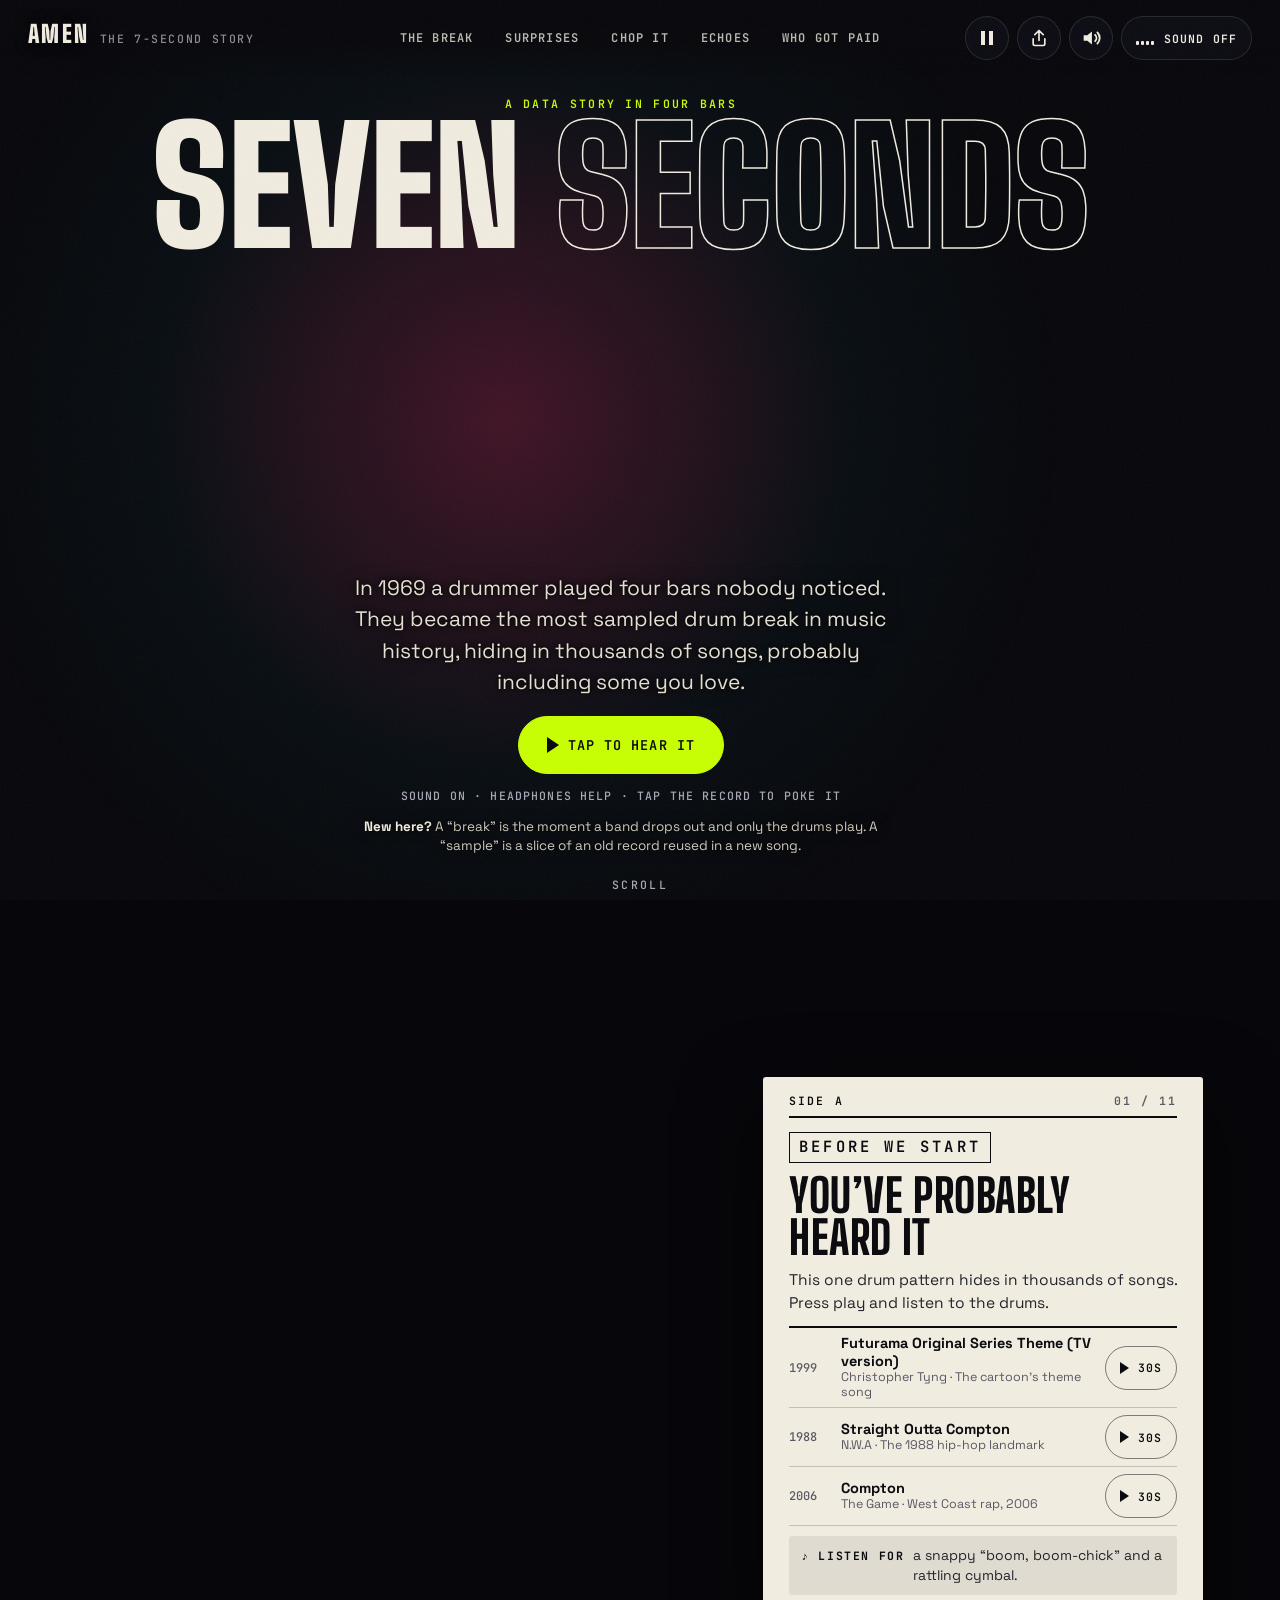
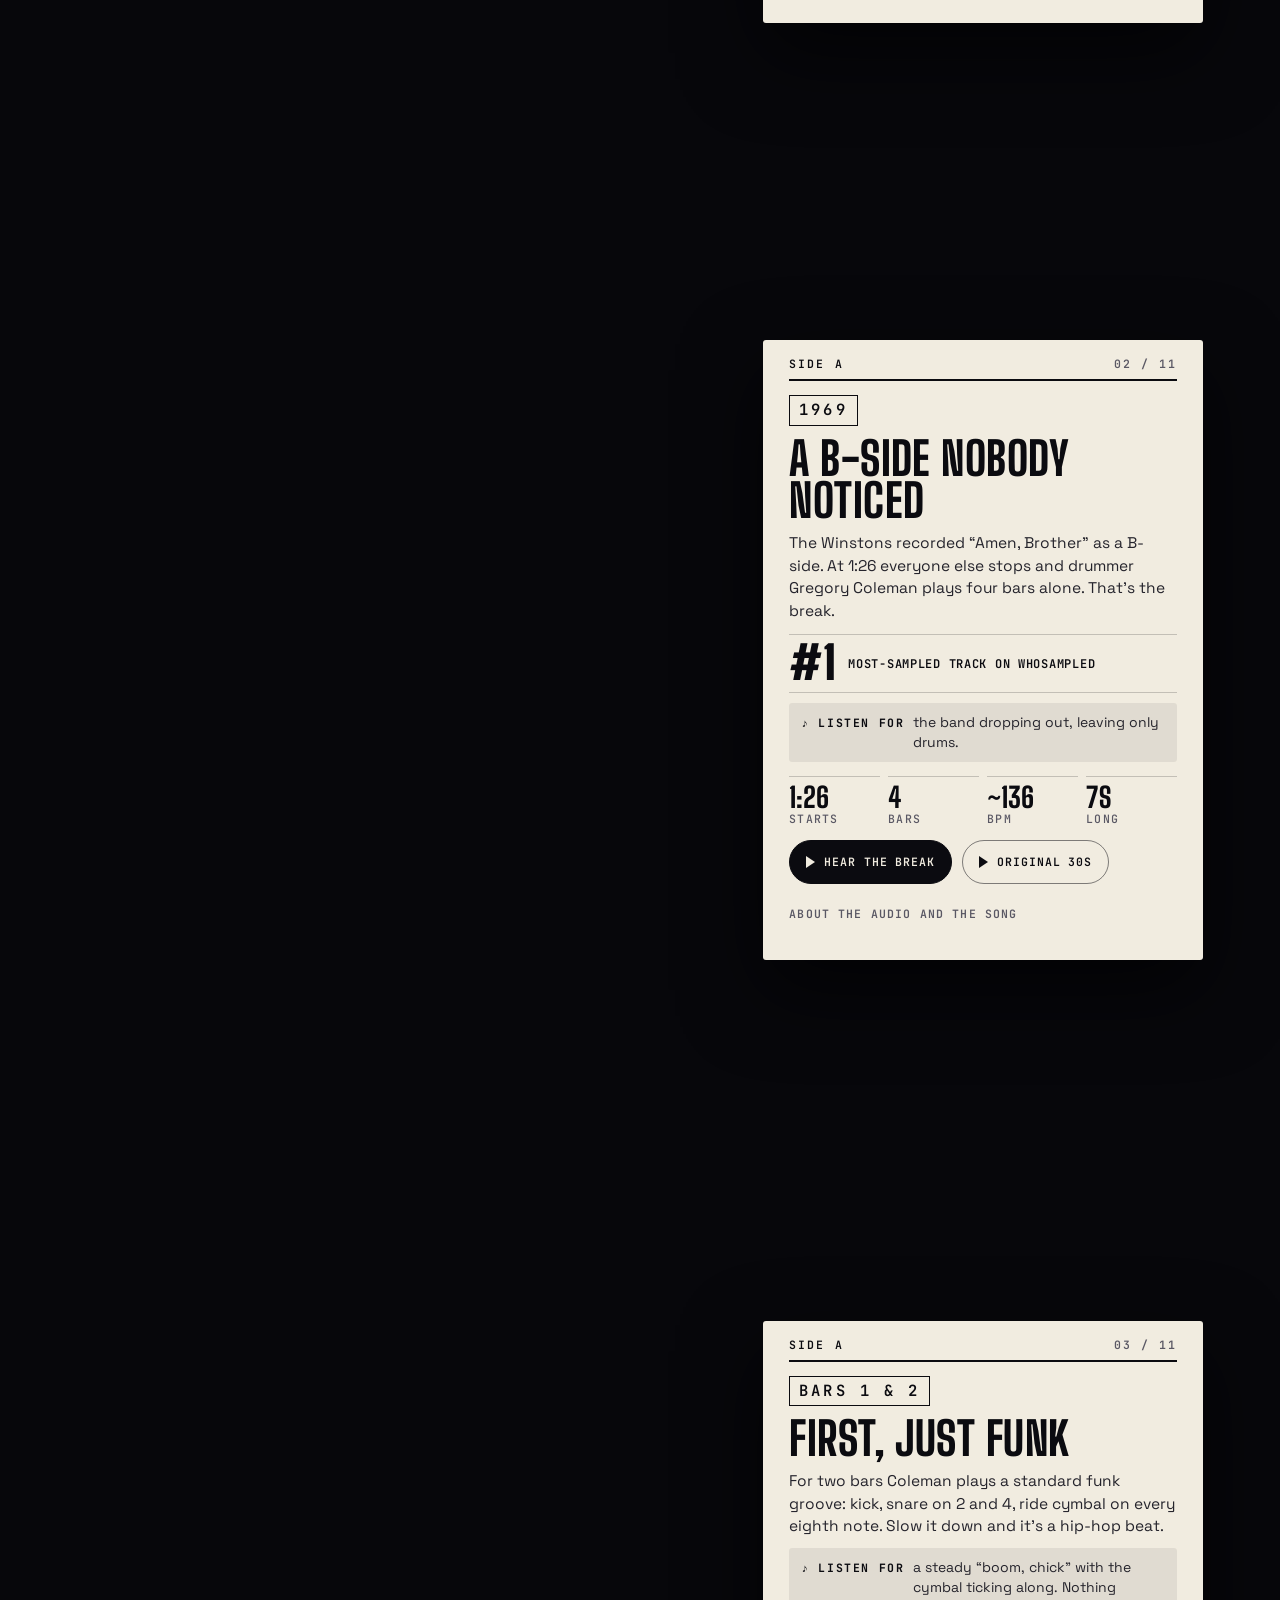
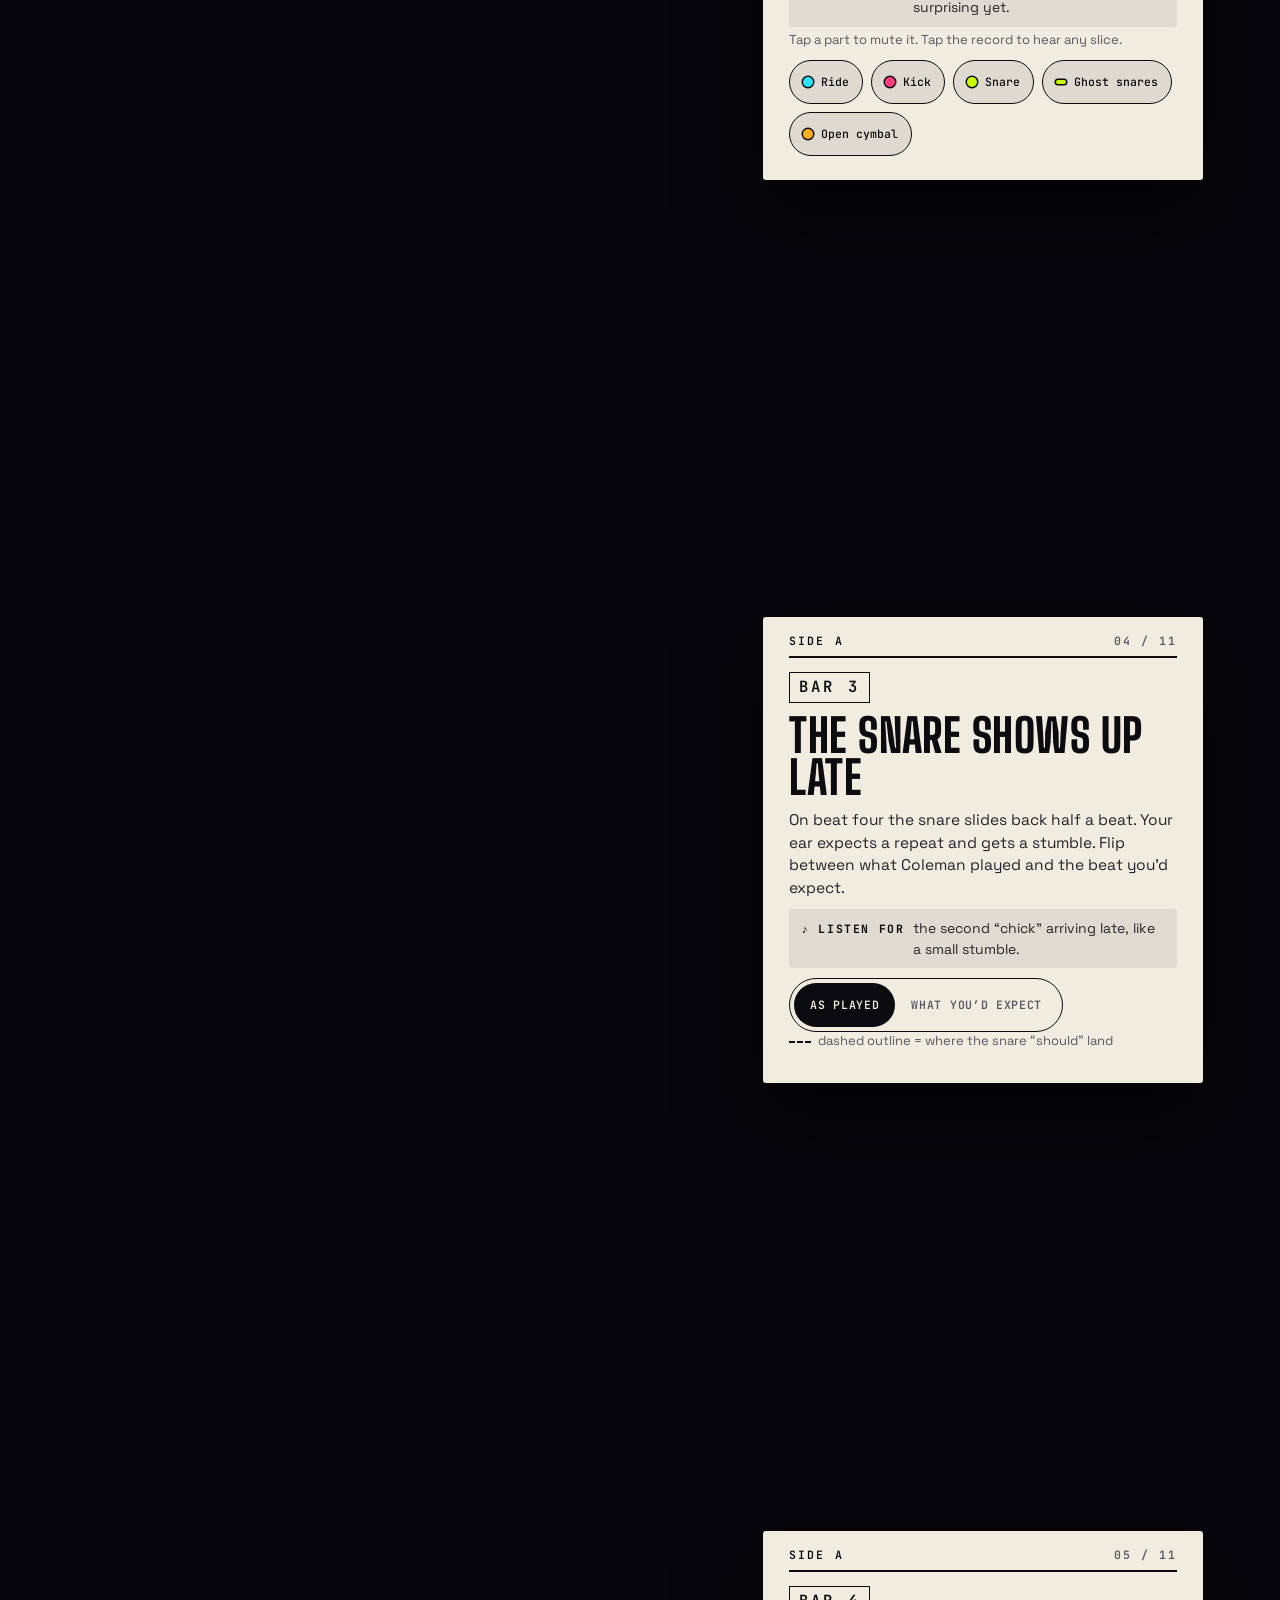
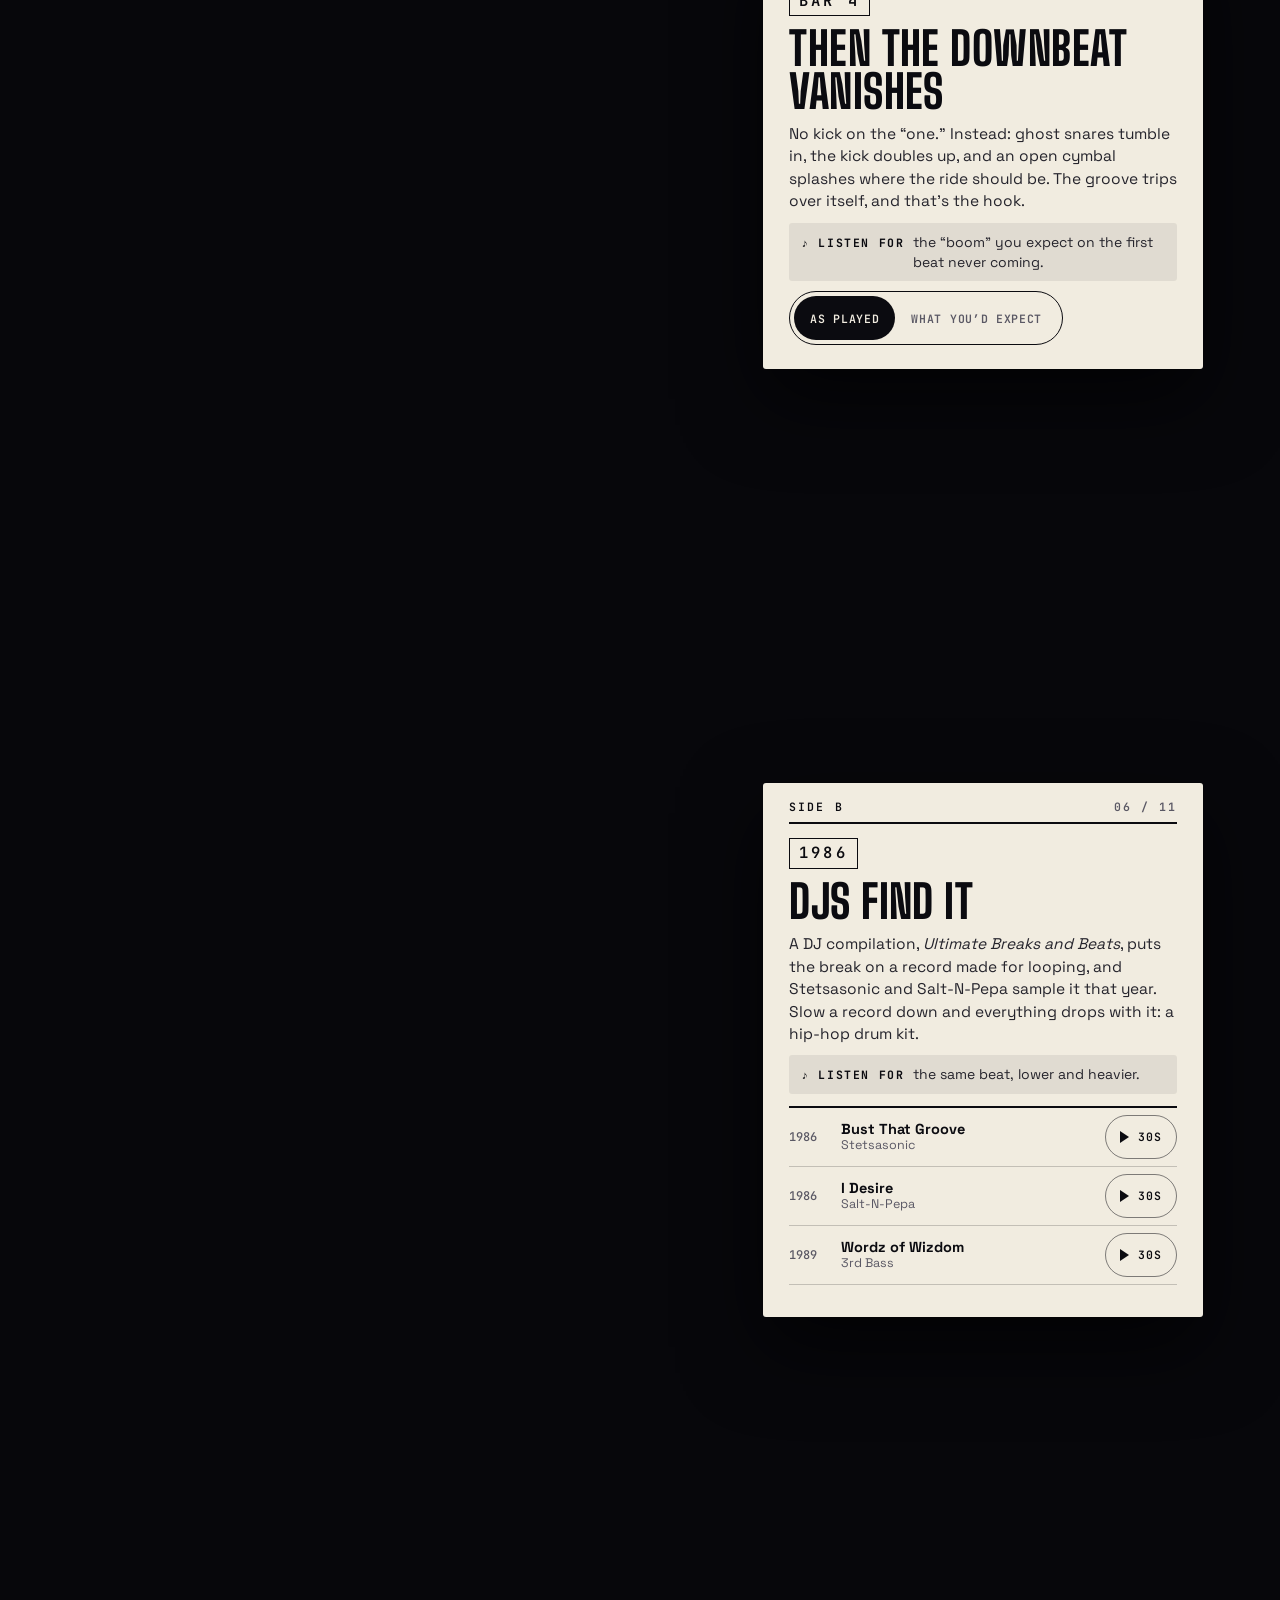
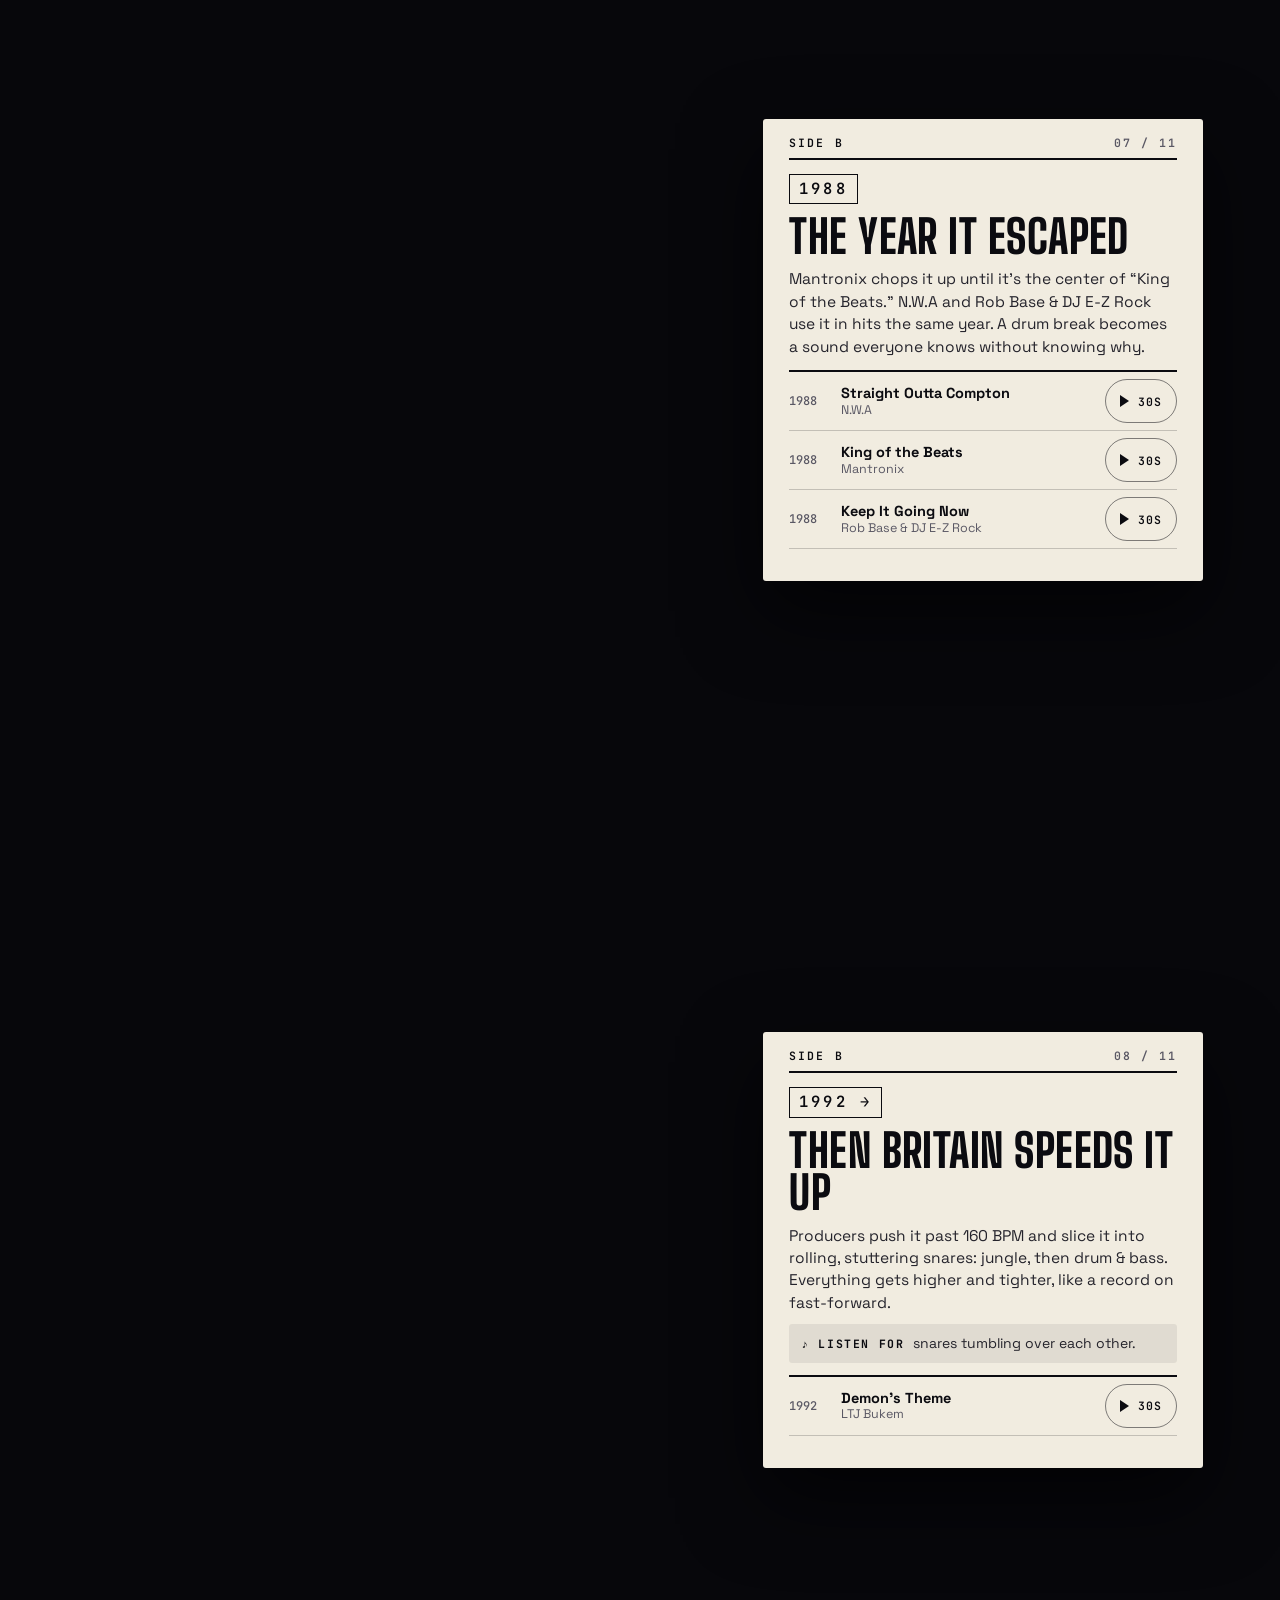
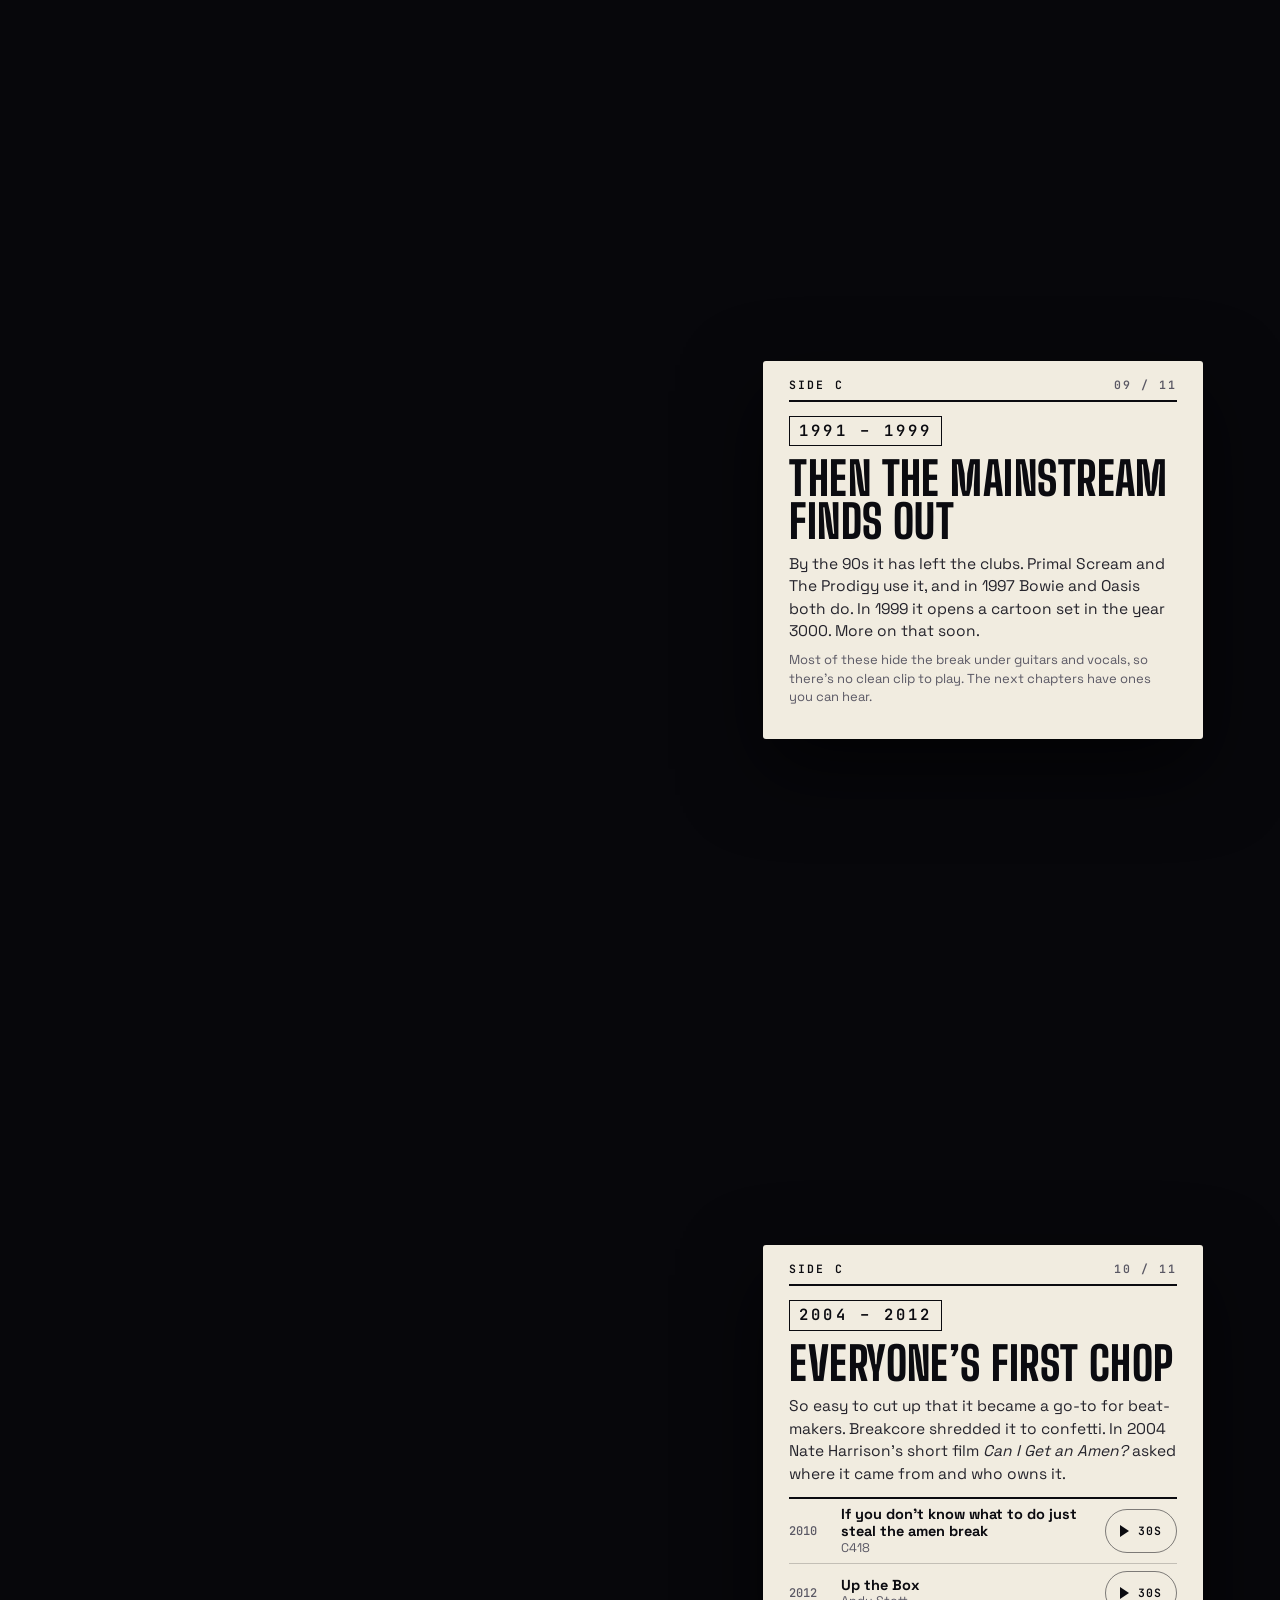
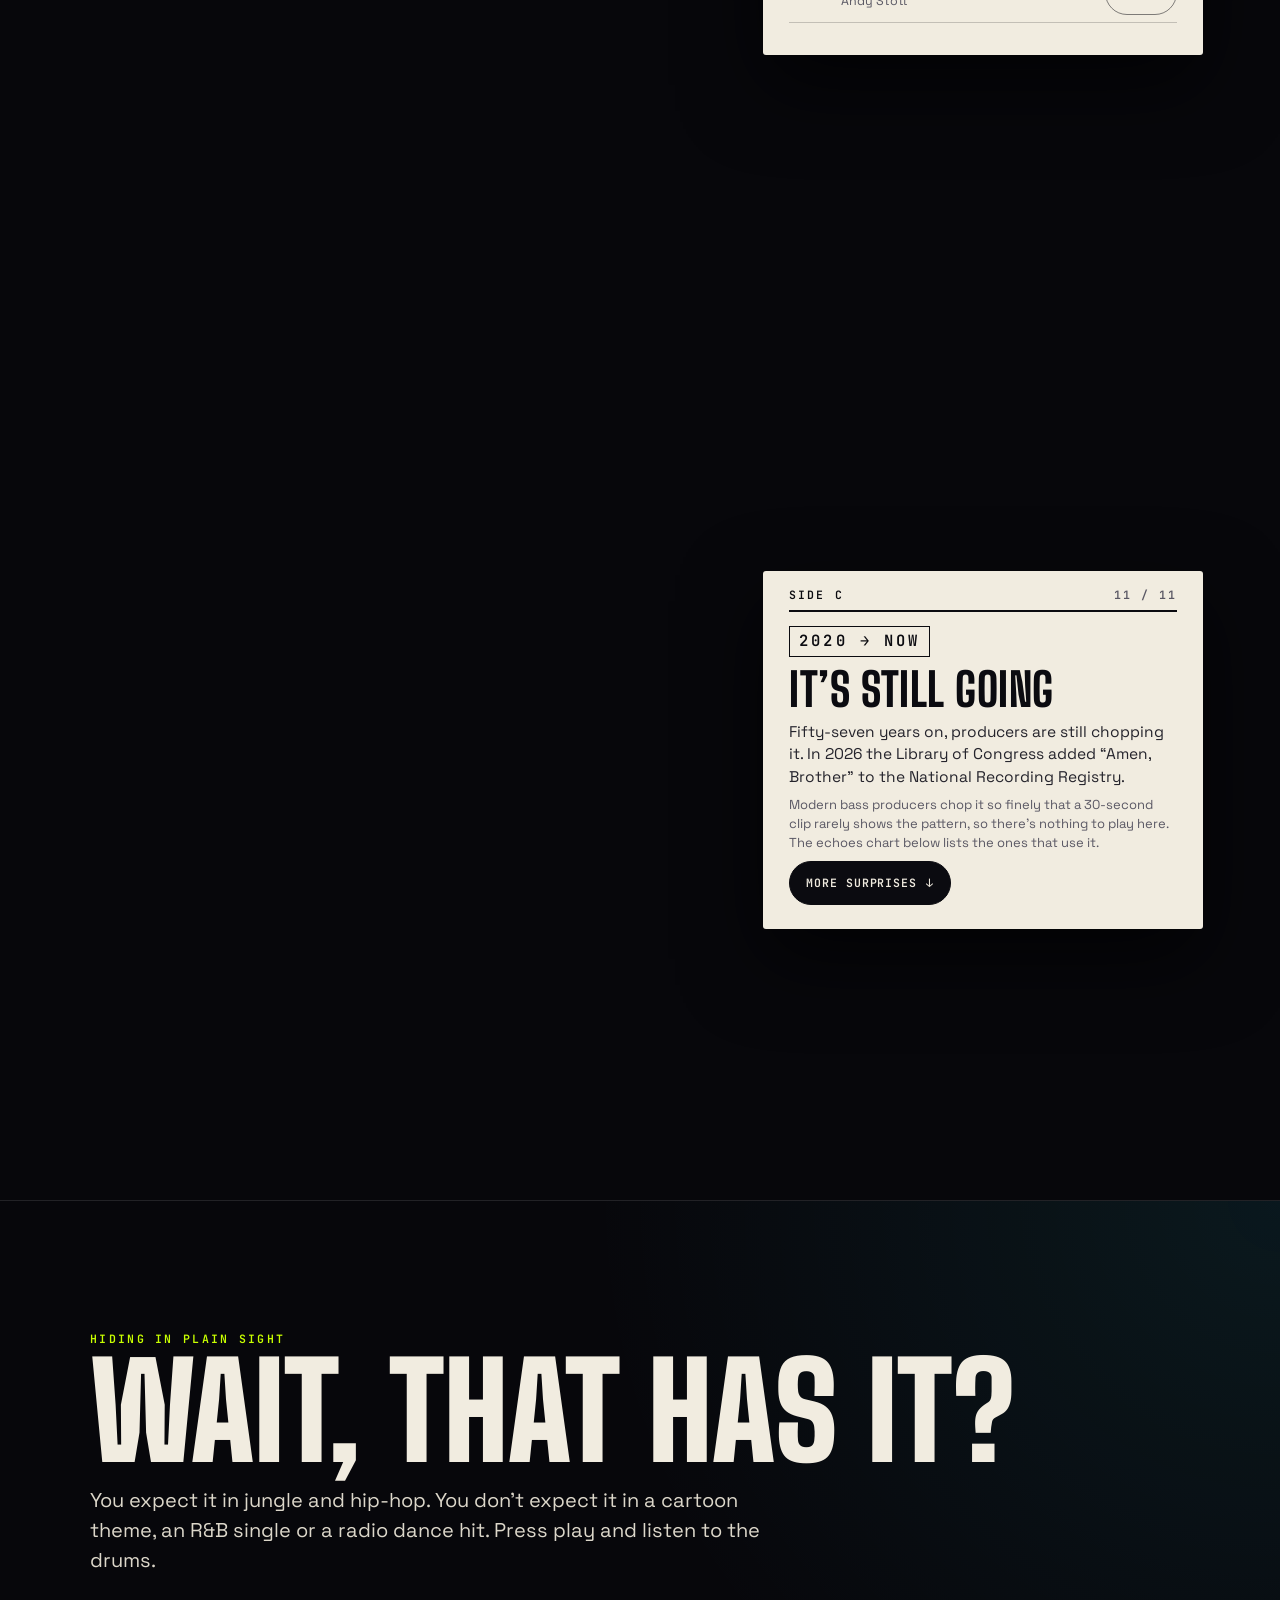
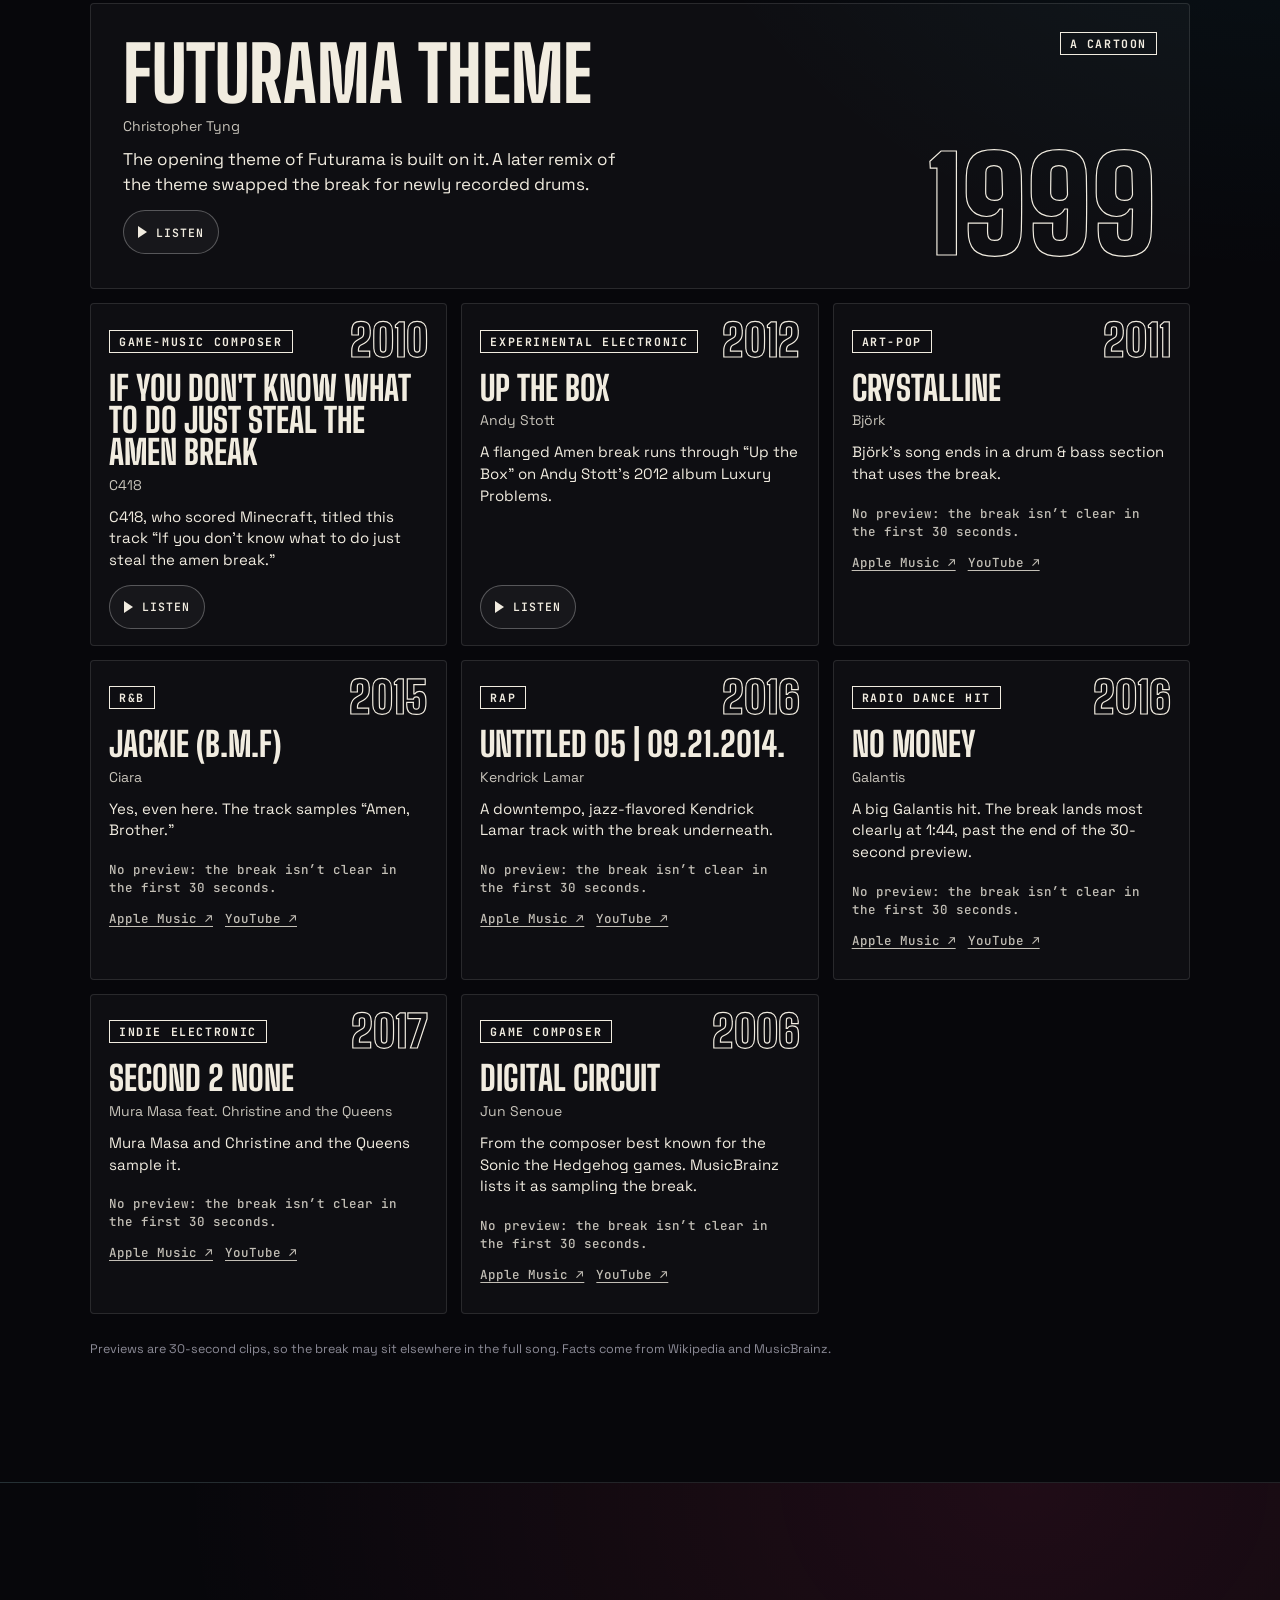
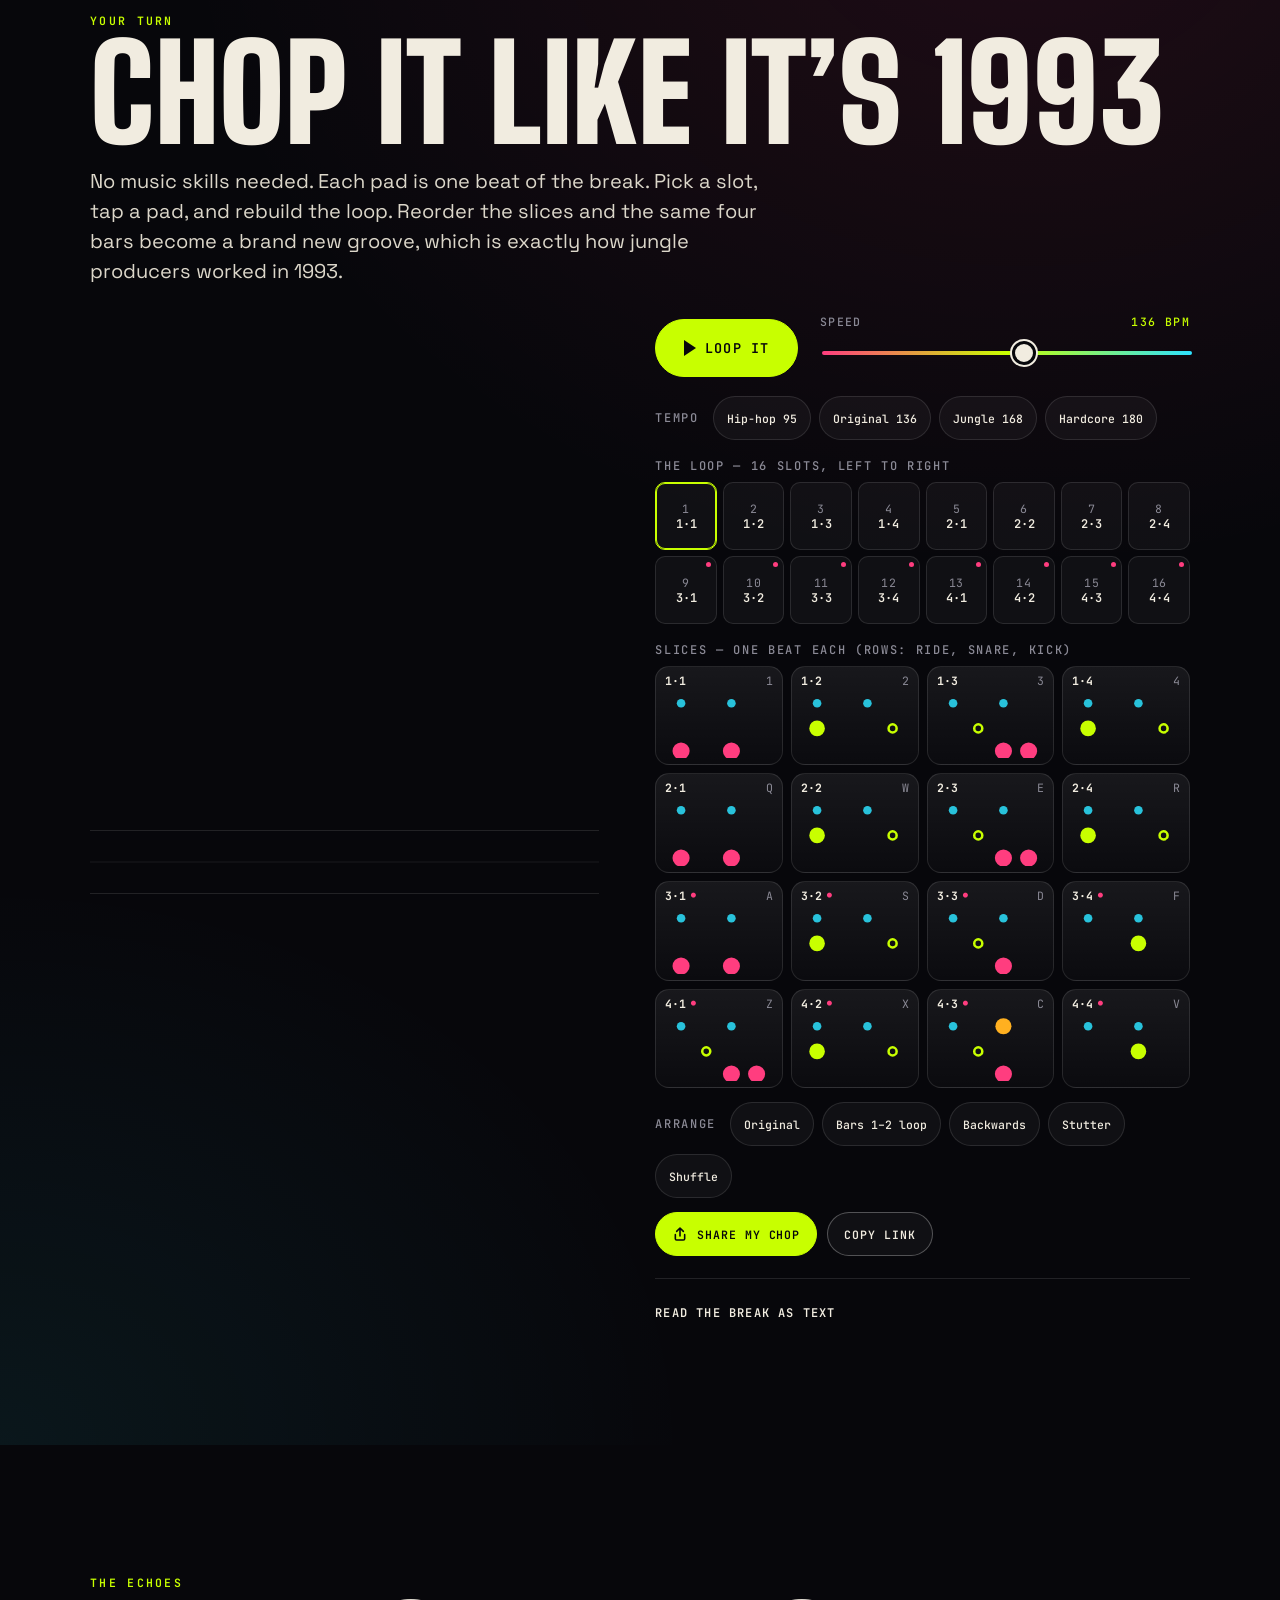
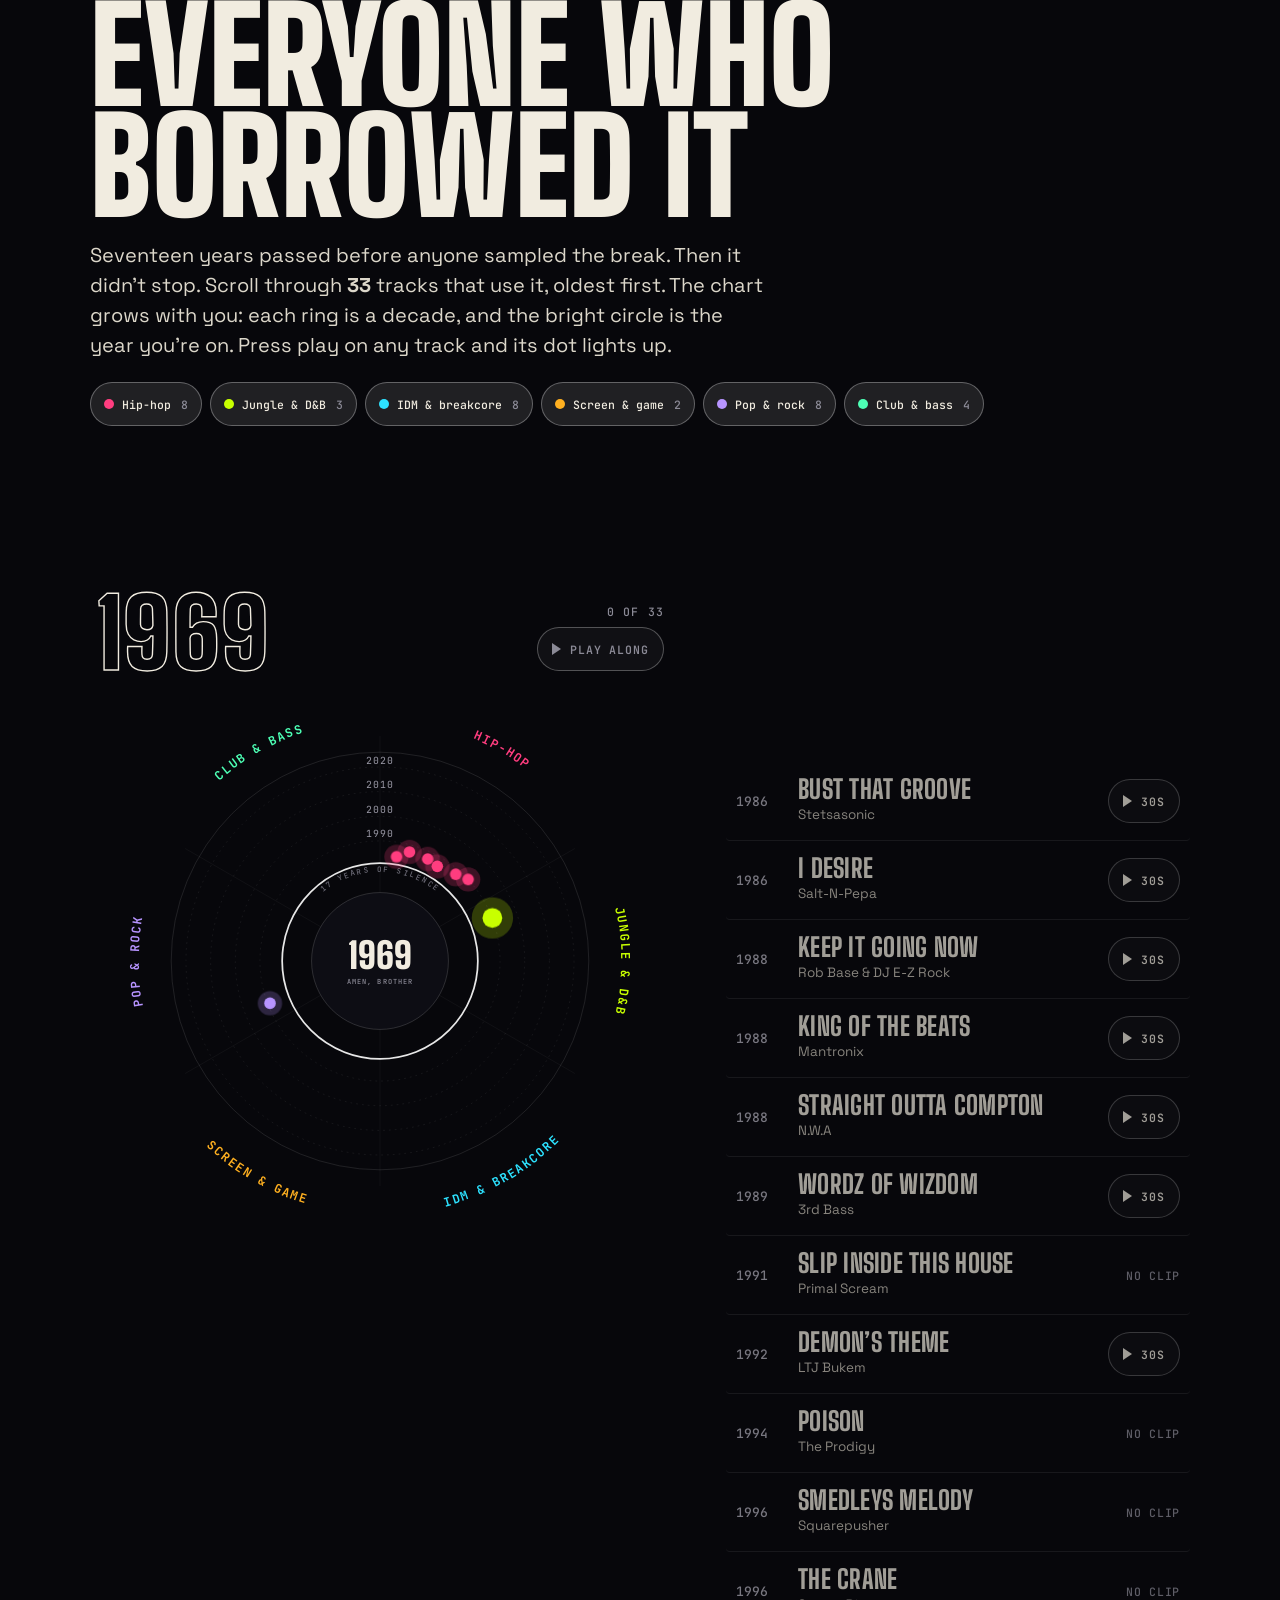
==== commit ac2075df: "Show the Amen pattern, not every onset; audit previews and sub out the ones that do not show it - Pe" ====
--- a/index.html
+++ b/index.html
@@ -24,7 +24,7 @@
 <link rel="preconnect" href="https://fonts.googleapis.com">
 <link rel="preconnect" href="https://fonts.gstatic.com" crossorigin>
 <link href="https://fonts.googleapis.com/css2?family=Big+Shoulders+Display:wght@700;800;900&family=JetBrains+Mono:wght@400;500;700&family=Space+Grotesk:wght@400;500;700&display=swap" rel="stylesheet">
-<link rel="stylesheet" href="style.css?v=35">
+<link rel="stylesheet" href="style.css?v=42">
 </head>
 <body>
 <a class="skip" href="#main">Skip to the story</a>
@@ -83,7 +83,7 @@
         <p class="kicker">Before we start</p>
         <h2>You&rsquo;ve probably heard it</h2>
         <p>This one drum pattern hides in thousands of songs. Press play and listen to the drums.</p>
-        <ul class="tracks" data-tracks="Straight Outta Compton|D'You Know|Little Wonder" data-subs="The 1988 hip-hop landmark|Britpop, from Be Here Now|a rock legend&rsquo;s 1997 single"></ul>
+        <ul class="tracks" data-tracks="Futurama|Straight Outta Compton|The Game Compton" data-subs="The cartoon&rsquo;s theme song|The 1988 hip-hop landmark|West Coast rap, 2006"></ul>
         <p class="listen"><b>Listen for</b> a snappy &ldquo;boom, boom-chick&rdquo; and a rattling cymbal.</p>
       </div>
     </article>
@@ -101,7 +101,7 @@
           <button class="btn" data-preview="427200416"><span class="play-ico" aria-hidden="true"></span><span class="pv-label">Original 30s</span></button>
         </div>
         <details class="more"><summary>About the audio and the song</summary>
-          <p class="note">The drums you hear on this page are rebuilt in your browser from published transcriptions. They are not the 1969 recording, and the groove&rsquo;s human timing is simplified. The 30-second Apple preview is the real track and may not reach the break.</p>
+          <p class="note">The drums you hear on this page are rebuilt in your browser from published transcriptions. They are not the 1969 recording, and the groove&rsquo;s human timing is simplified. The 30-second Apple preview is the real track and may not reach the break. When a clip plays, the record looks for the break&rsquo;s pattern in its drums and lights it up in time.</p>
           <div class="rowline"><span>The tune it&rsquo;s built on</span><button class="btn btn--sm" data-preview="1442919795"><span class="play-ico" aria-hidden="true"></span><span class="pv-label">The Impressions, 1964</span></button></div>
         </details>
       </div>
@@ -174,7 +174,7 @@
         <h2>Then Britain speeds it up</h2>
         <p>Producers push it past 160 BPM and slice it into rolling, stuttering snares: jungle, then drum &amp; bass. Everything gets higher and tighter, like a record on fast-forward.</p>
         <p class="listen"><b>Listen for</b> snares tumbling over each other.</p>
-        <ul class="tracks" data-tracks="Demon|The Crane|Come on My Selector"></ul>
+        <ul class="tracks" data-tracks="Demon"></ul>
       </div>
     </article>
 
@@ -183,8 +183,7 @@
         <p class="kicker">1991 &ndash; 1999</p>
         <h2>Then the mainstream finds out</h2>
         <p>By the 90s it has left the clubs. Primal Scream and The Prodigy use it, and in 1997 Bowie and Oasis both do. In 1999 it opens a cartoon set in the year 3000. More on that soon.</p>
-        <ul class="tracks" data-tracks="Slip Inside|Poison"></ul>
-        <p class="listen"><b>Listen for</b> that tumbling snare pattern in songs that aren&rsquo;t dance music.</p>
+        <p class="small">Most of these hide the break under guitars and vocals, so there&rsquo;s no clean clip to play. The next chapters have ones you can hear.</p>
       </div>
     </article>
 
@@ -193,7 +192,7 @@
         <p class="kicker">2004 &ndash; 2012</p>
         <h2>Everyone&rsquo;s first chop</h2>
         <p>So easy to cut up that it became a go-to for beat-makers. Breakcore shredded it to confetti. In 2004 Nate Harrison&rsquo;s short film <i>Can I Get an Amen?</i> asked where it came from and who owns it.</p>
-        <ul class="tracks" data-tracks="Aaron 2|steal the amen|Up the Box"></ul>
+        <ul class="tracks" data-tracks="steal the amen|Up the Box"></ul>
       </div>
     </article>
 
@@ -202,7 +201,7 @@
         <p class="kicker">2020 &rarr; now</p>
         <h2>It&rsquo;s still going</h2>
         <p>Fifty-seven years on, producers are still chopping it. In 2026 the Library of Congress added &ldquo;Amen, Brother&rdquo; to the National Recording Registry.</p>
-        <ul class="tracks" data-tracks="Ether|Geddup|The Real"></ul>
+        <p class="small">Modern bass producers chop it so finely that a 30-second clip rarely shows the pattern, so there&rsquo;s nothing to play here. The echoes chart below lists the ones that use it.</p>
         <a class="btn btn--primary" href="#plain">More surprises <span aria-hidden="true">&darr;</span></a>
       </div>
     </article>
@@ -276,7 +275,7 @@
     <ol class="echo-list" id="echoList" aria-label="Tracks that sample the Amen break, oldest first"></ol>
   </div>
   <div class="wrap">
-    <p class="note wide">Sources: MusicBrainz &ldquo;samples material&rdquo; relationships for the 1969 recording (CC0), plus tracks whose Wikipedia articles name the Amen break. I kept tracks that have a working 30-second preview so every dot is playable, which leaves out many obscure samples. The families are my grouping, by artist, and are approximate.</p>
+    <p class="note wide">Sources: MusicBrainz &ldquo;samples material&rdquo; relationships for the 1969 recording (CC0), plus tracks whose Wikipedia articles name the Amen break. Every listed track is documented as using the break, but only tracks whose 30-second clip clearly shows its drum pattern have a play button; in the others it is chopped up, buried, or later in the song. The families are my grouping, by artist, and are approximate.</p>
   </div>
 </section>
 
@@ -317,9 +316,9 @@
 </section>
 </main>
 
-<script src="tracks.js?v=35"></script>
-<script src="engine.js?v=35"></script>
-<script src="wheel.js?v=35"></script>
-<script src="app.js?v=35"></script>
+<script src="tracks.js?v=42"></script>
+<script src="engine.js?v=42"></script>
+<script src="wheel.js?v=42"></script>
+<script src="app.js?v=42"></script>
 </body>
 </html>
--- a/style.css
+++ b/style.css
@@ -278,3 +278,6 @@
 .iconbtn, .sound { transition: transform .08s, background .08s, border-color .15s; }
 .iconbtn:active, .sound:active, .seg button:active, .chip:active { transform: scale(.93); background: rgba(48, 48, 66, .95); }
 #echo .dot .halo { transition: opacity .2s; will-change: transform; }
+
+.nopv { font: 500 11.5px var(--mono); color: #8b8a96; letter-spacing: .06em; text-transform: uppercase; white-space: nowrap; }
+.tile-nopv { margin: 6px 0 0; font: 500 12.5px/1.45 var(--mono); color: inherit; opacity: .8; } .tile-nopv a { display: inline-flex; align-items: center; min-height: 44px; margin-right: 12px; color: inherit; text-underline-offset: 3px; }
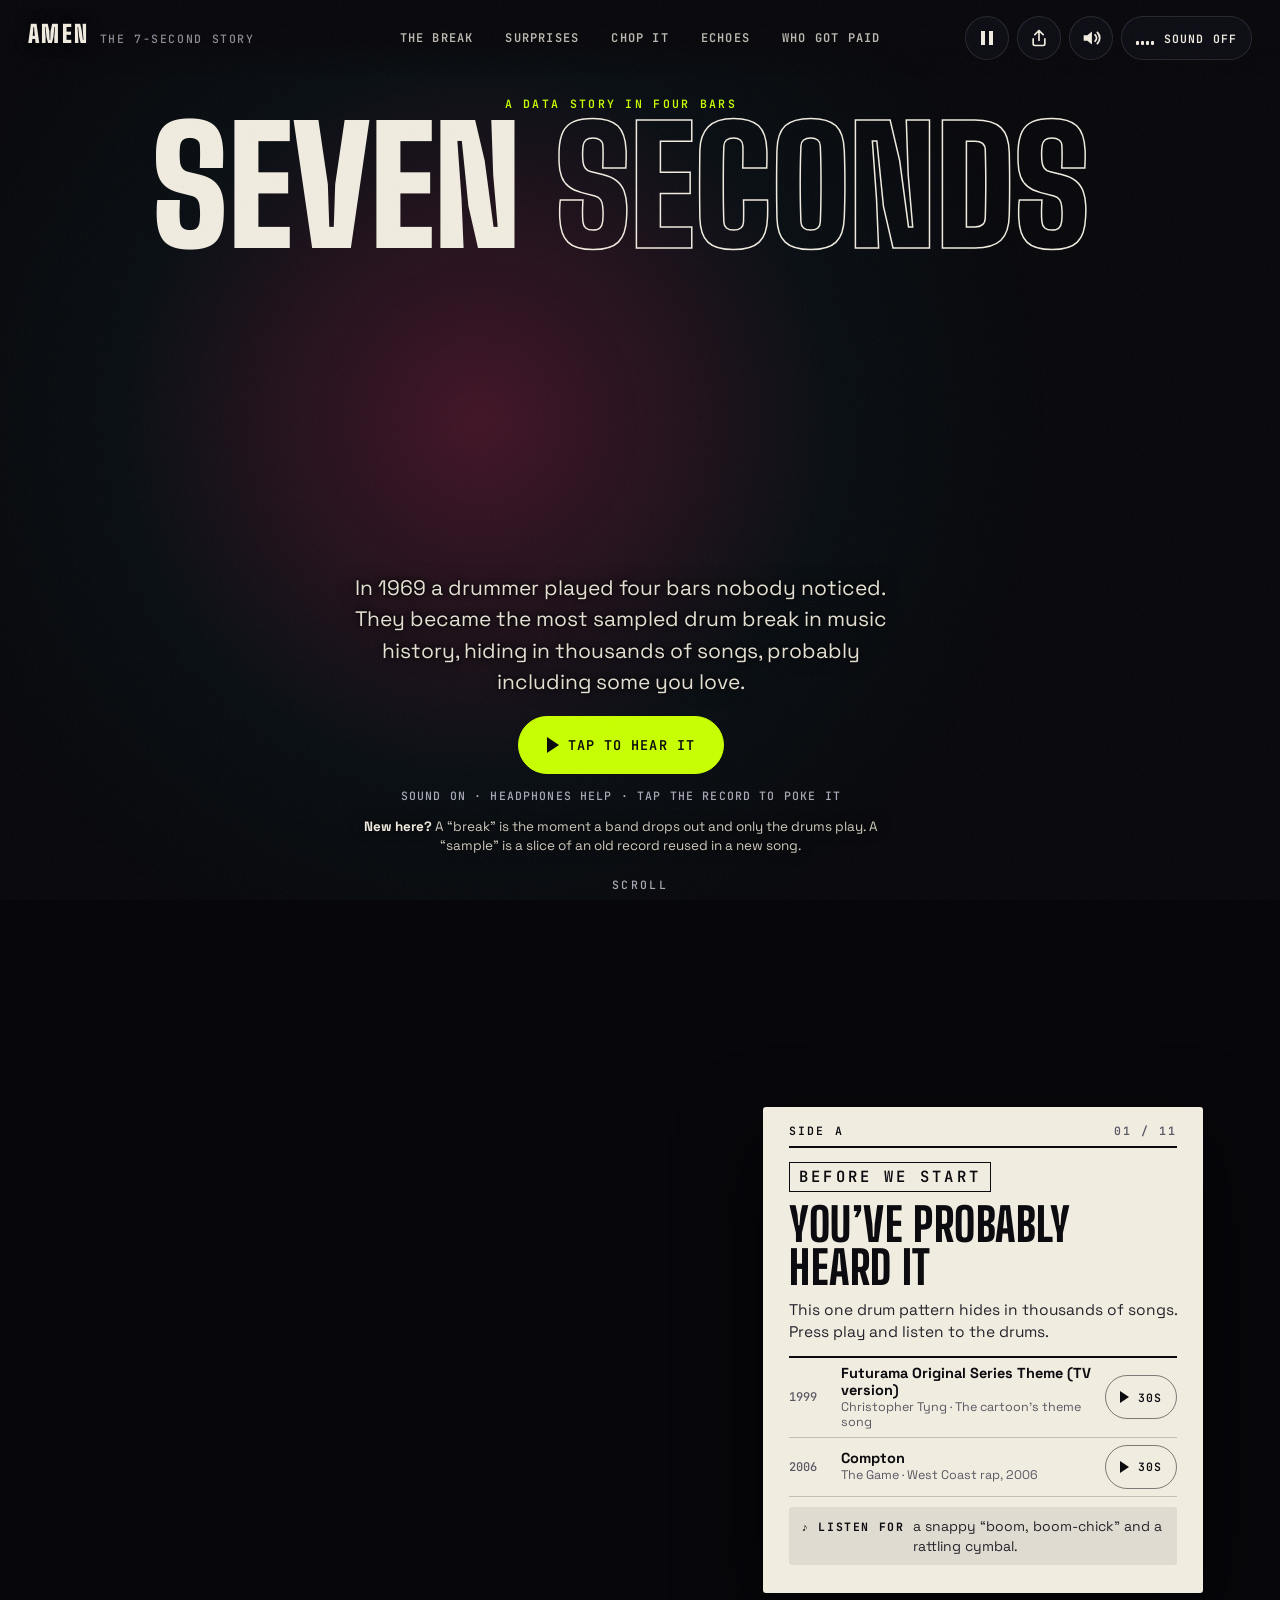
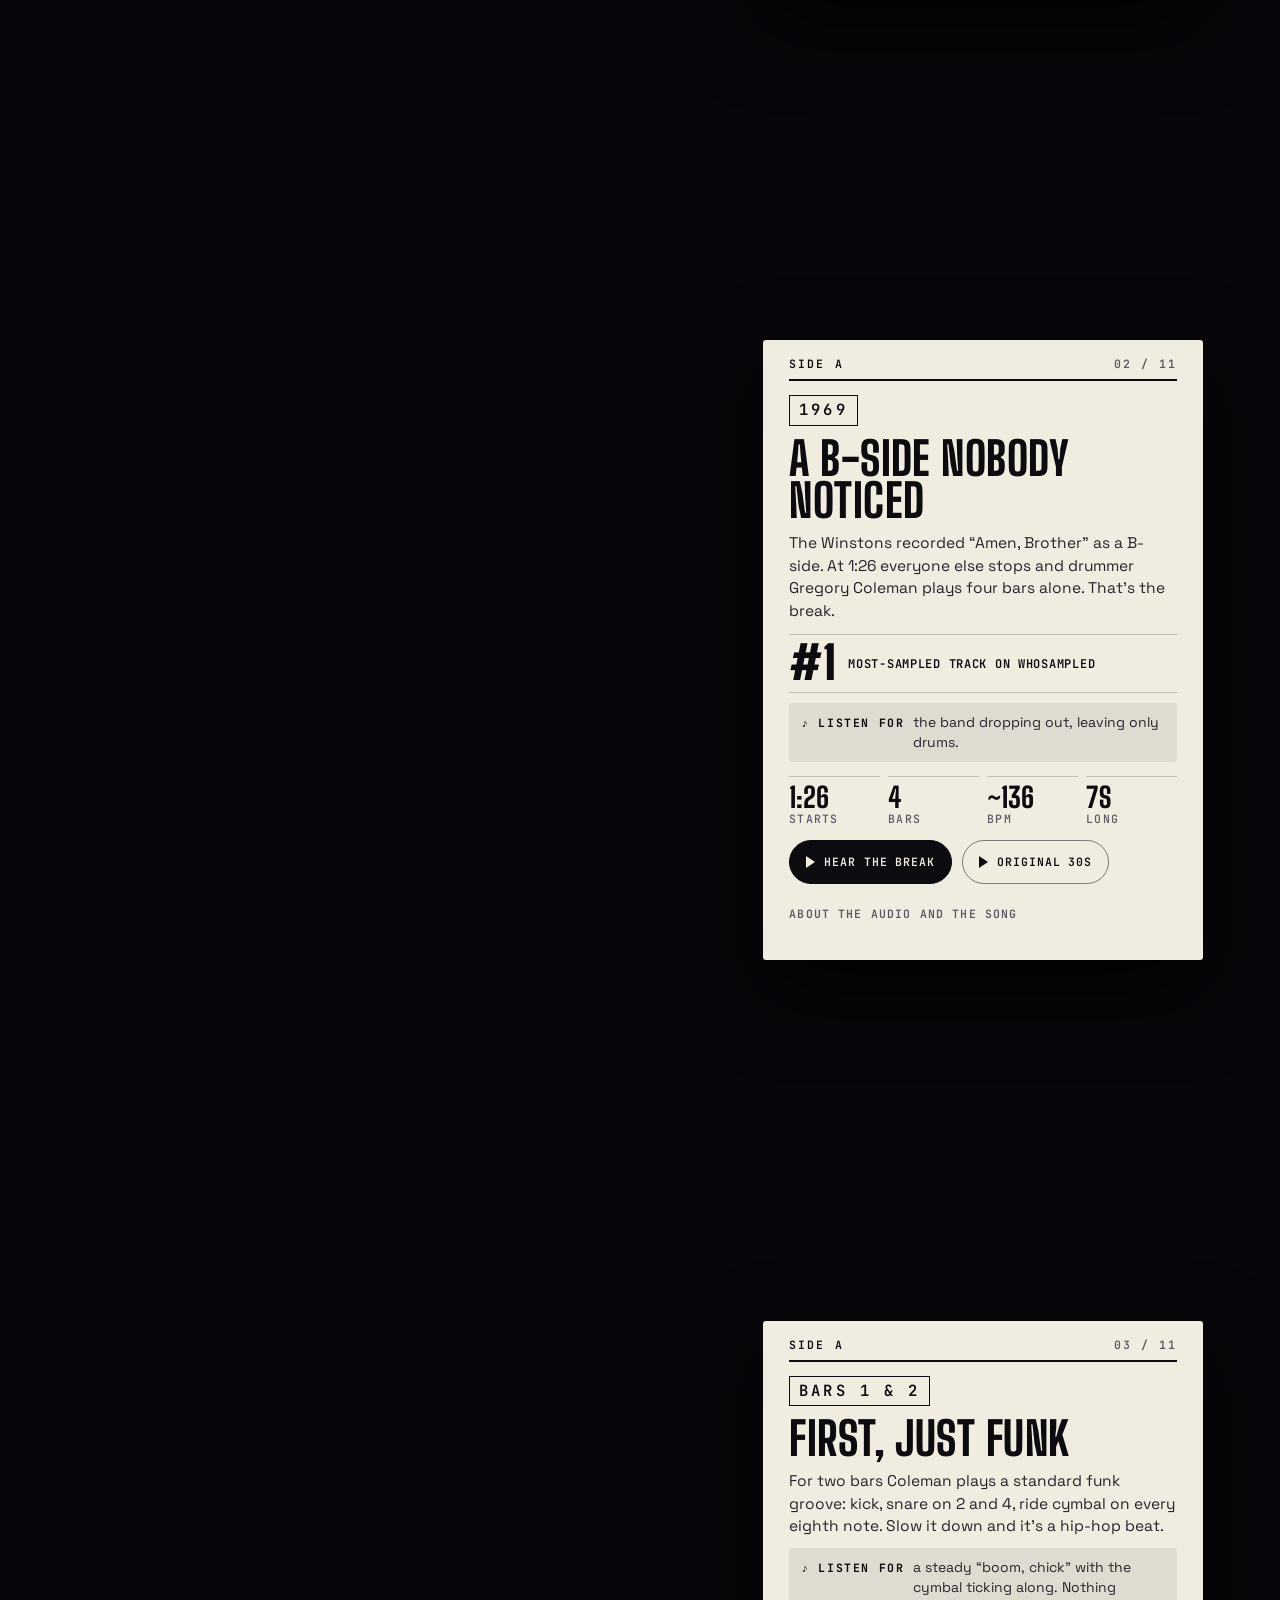
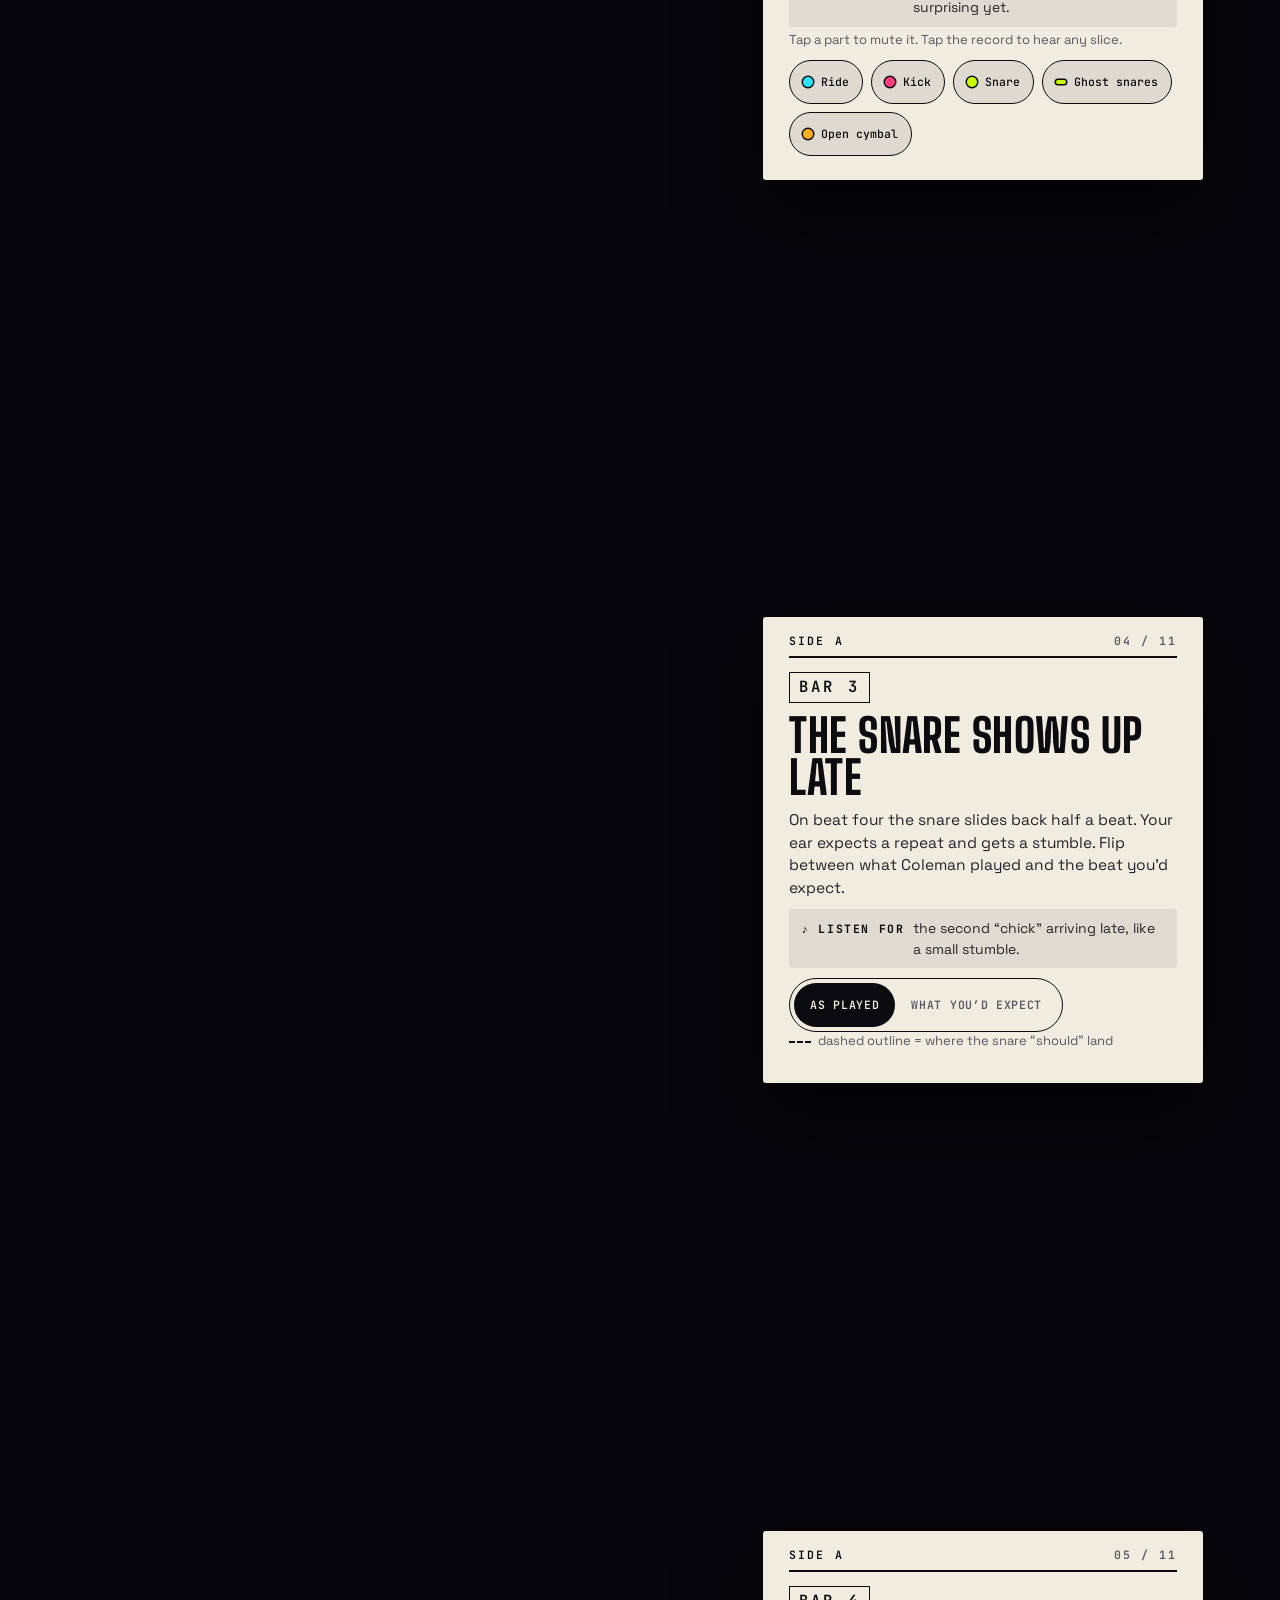
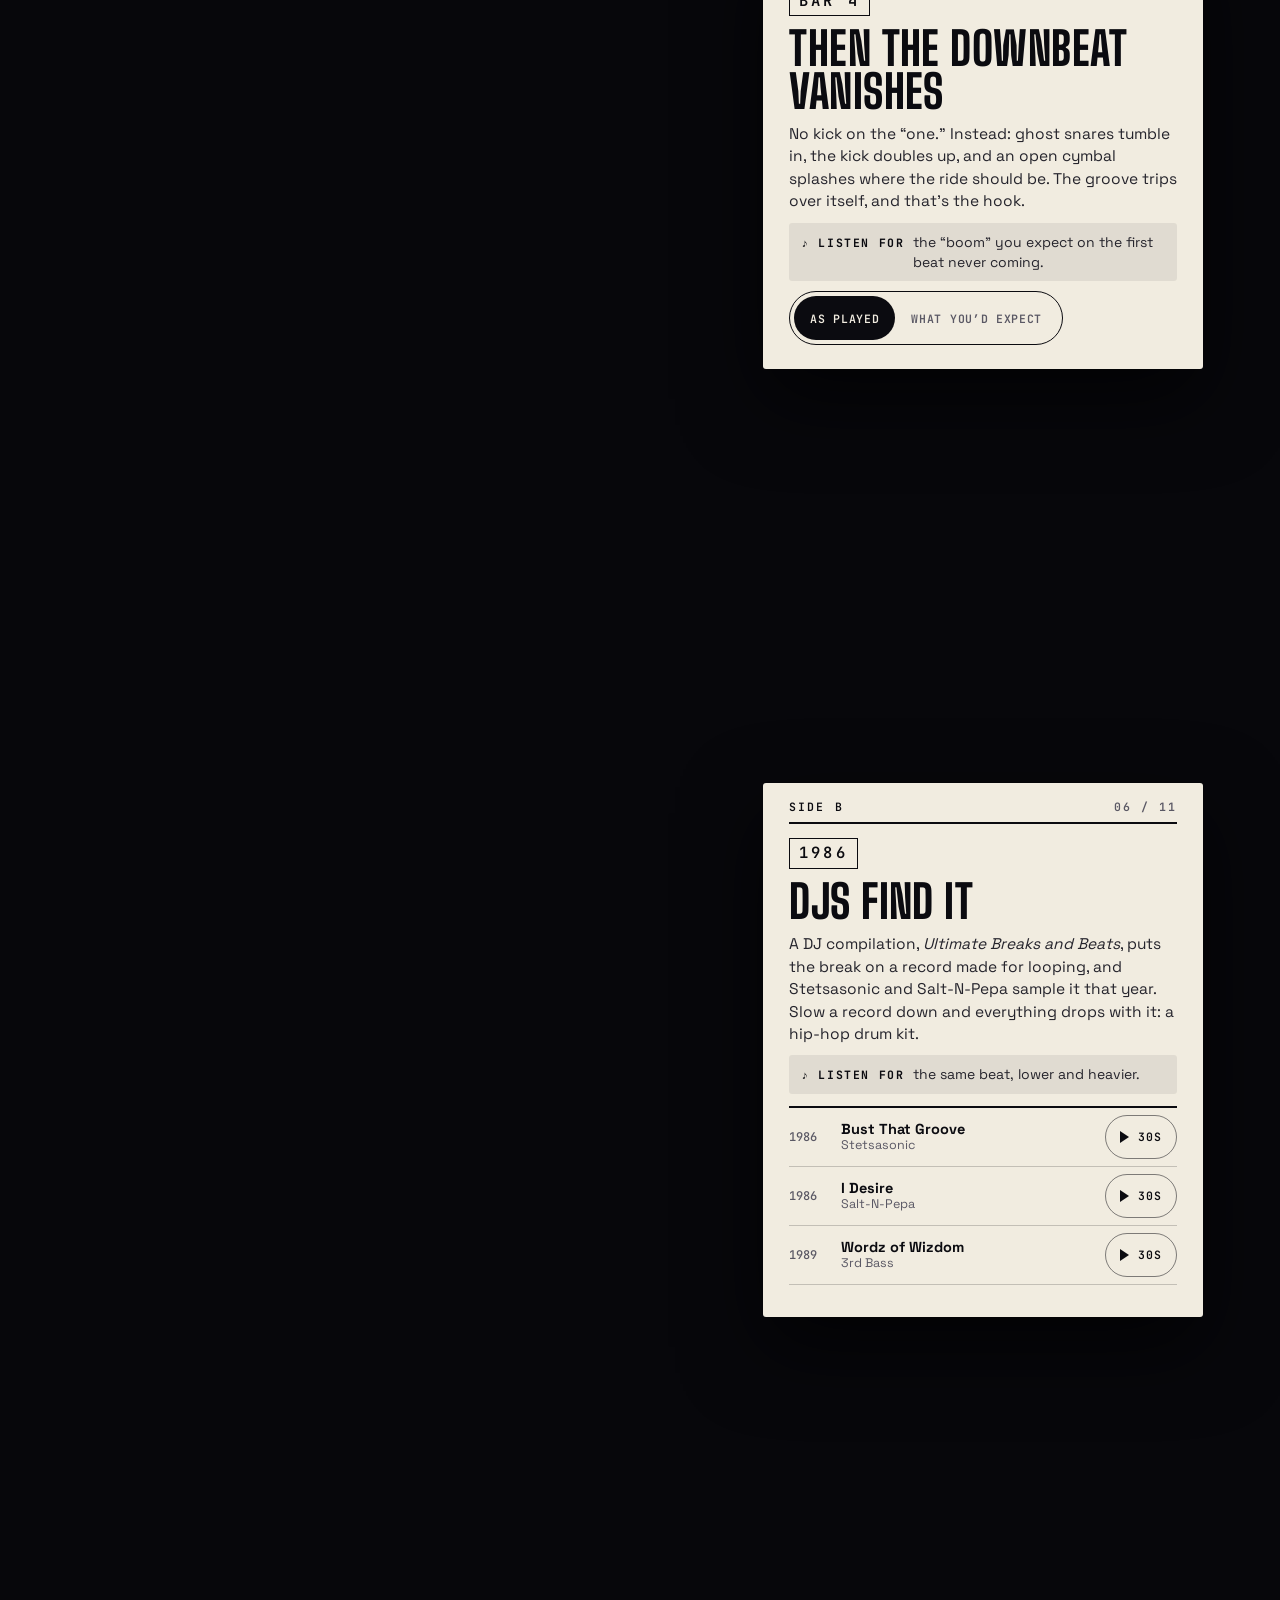
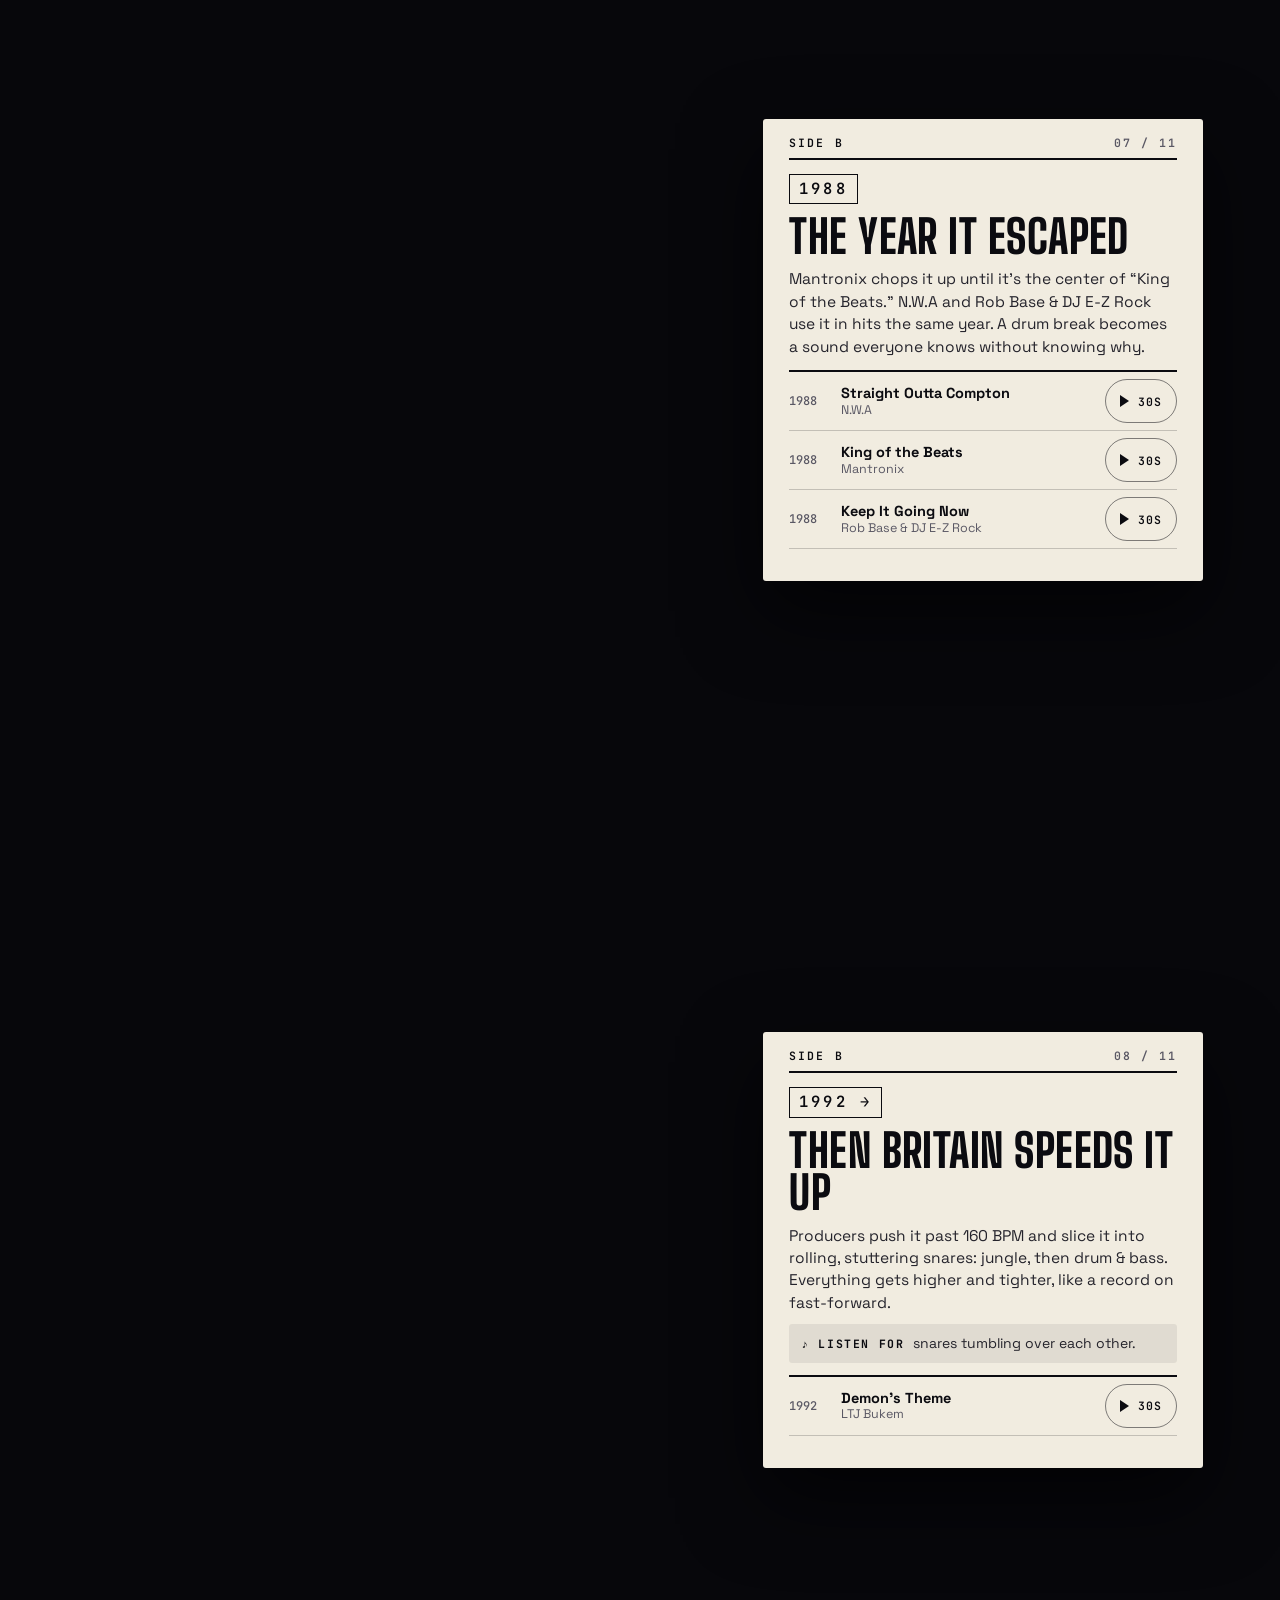
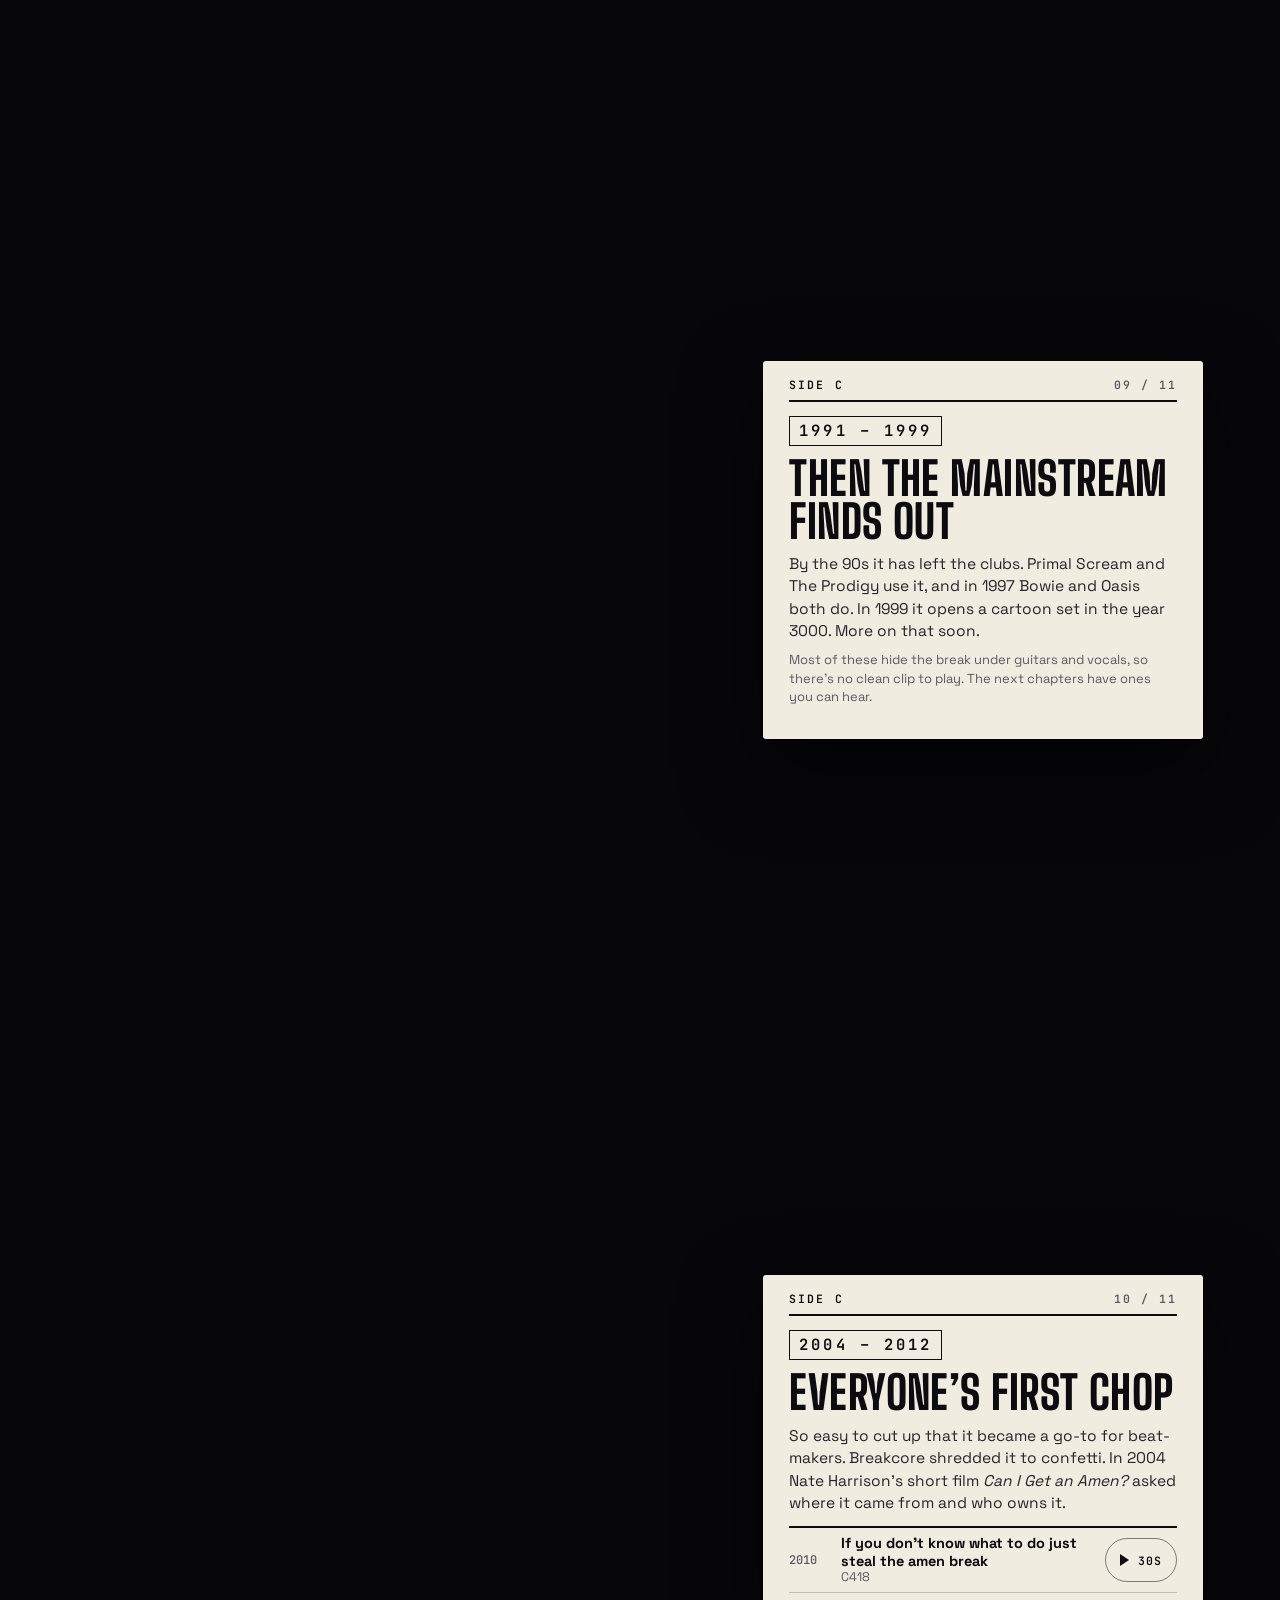
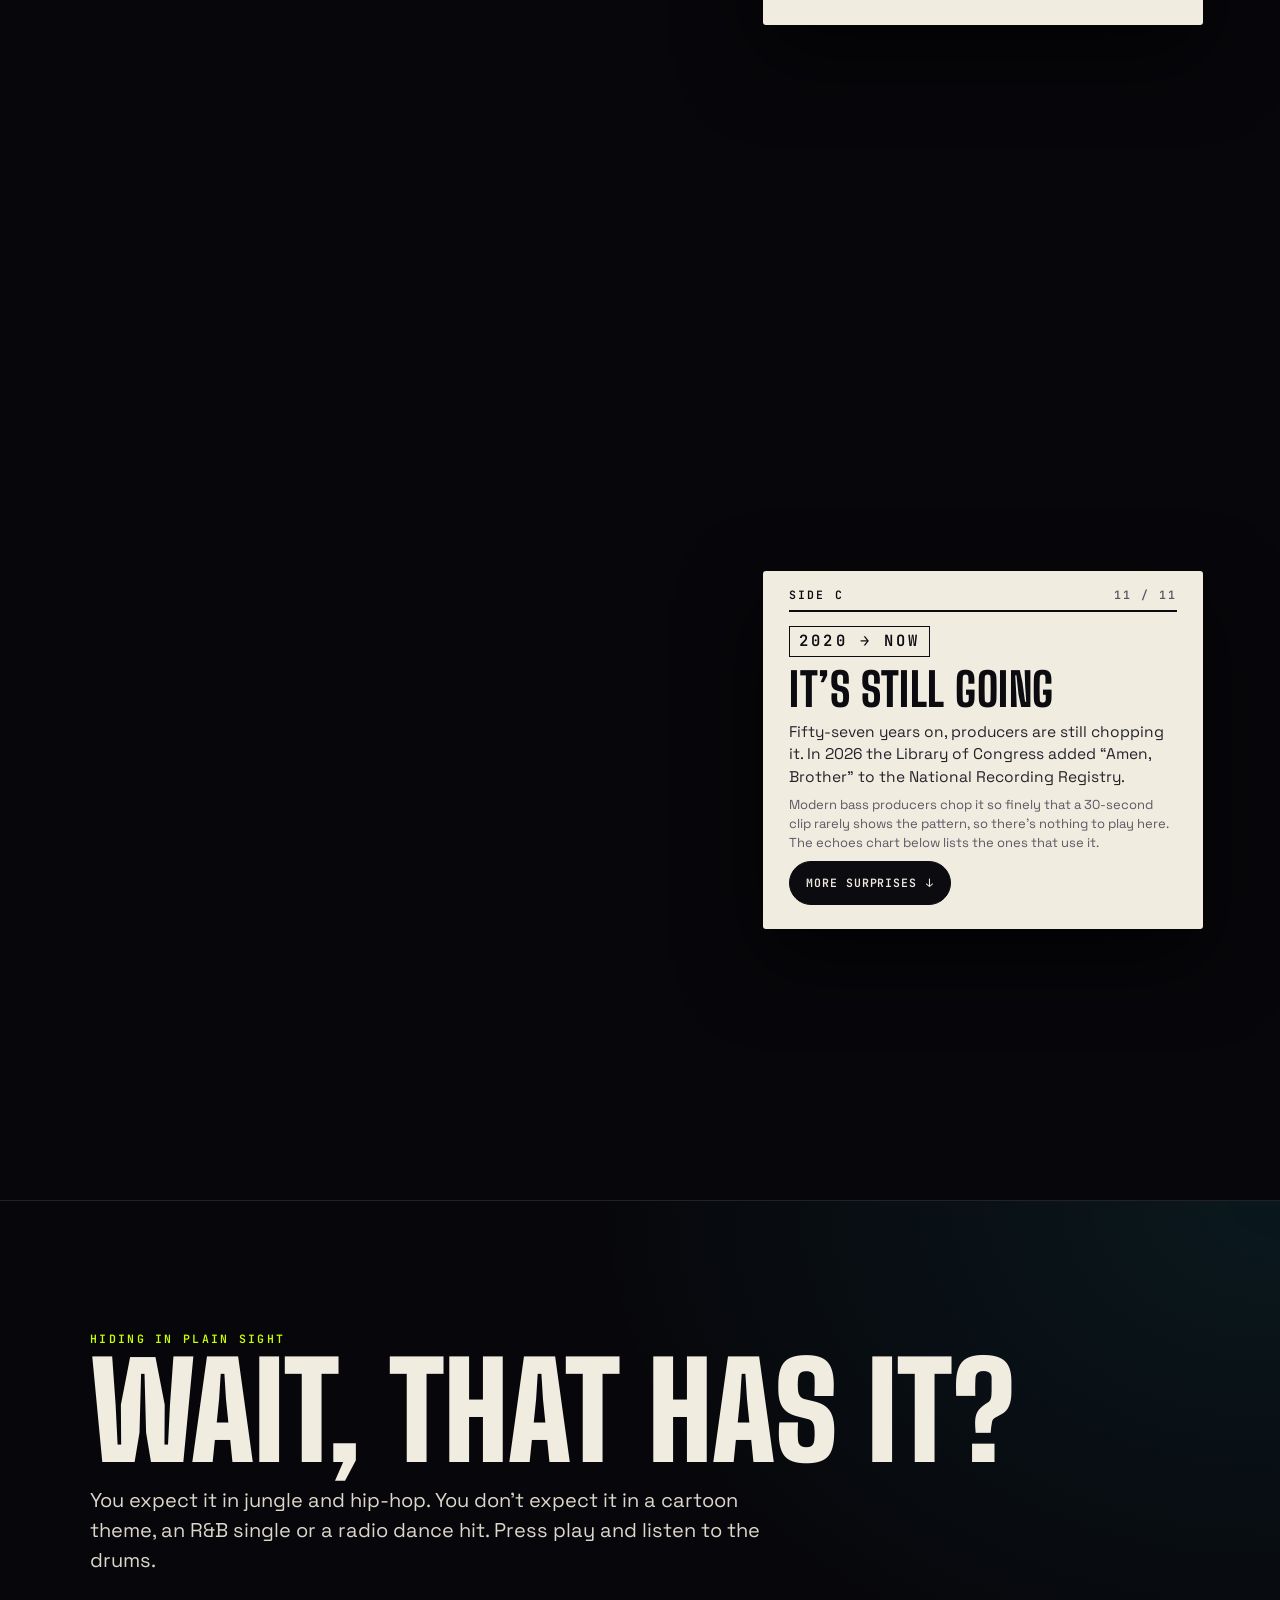
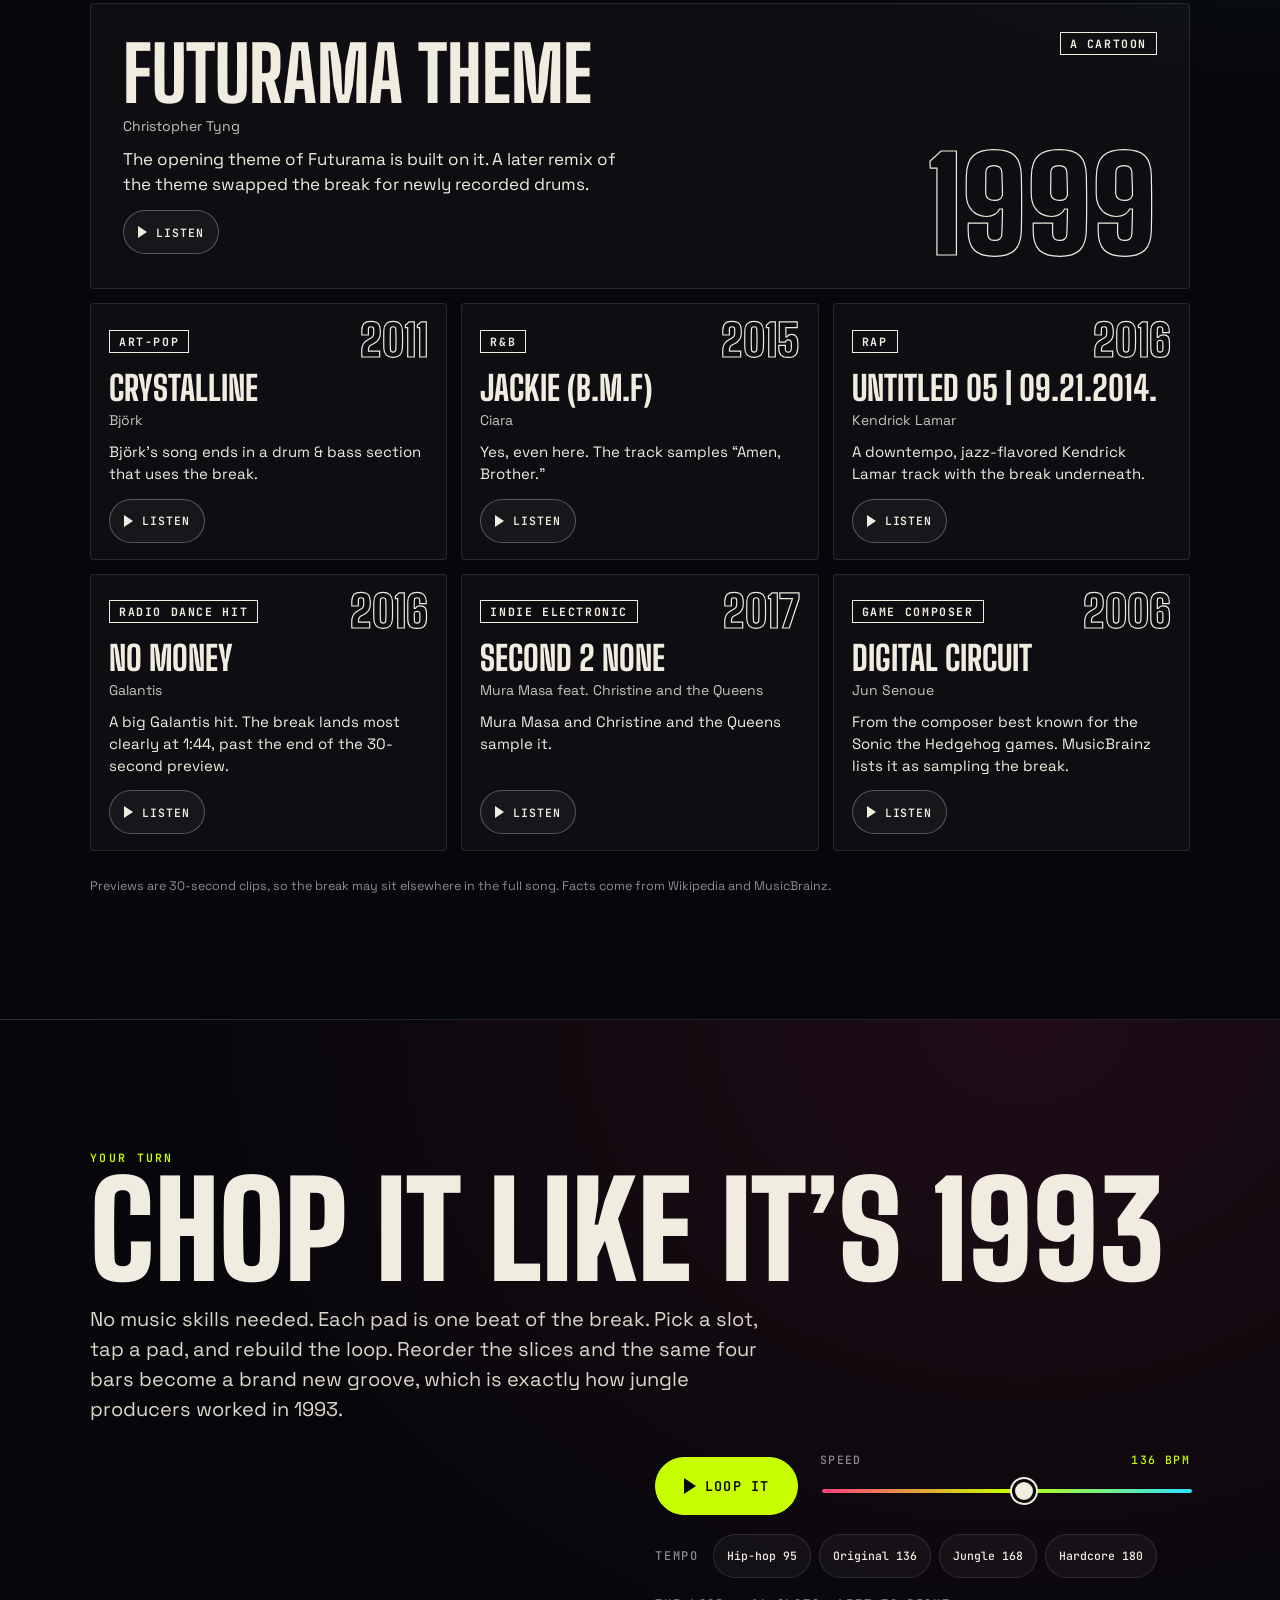
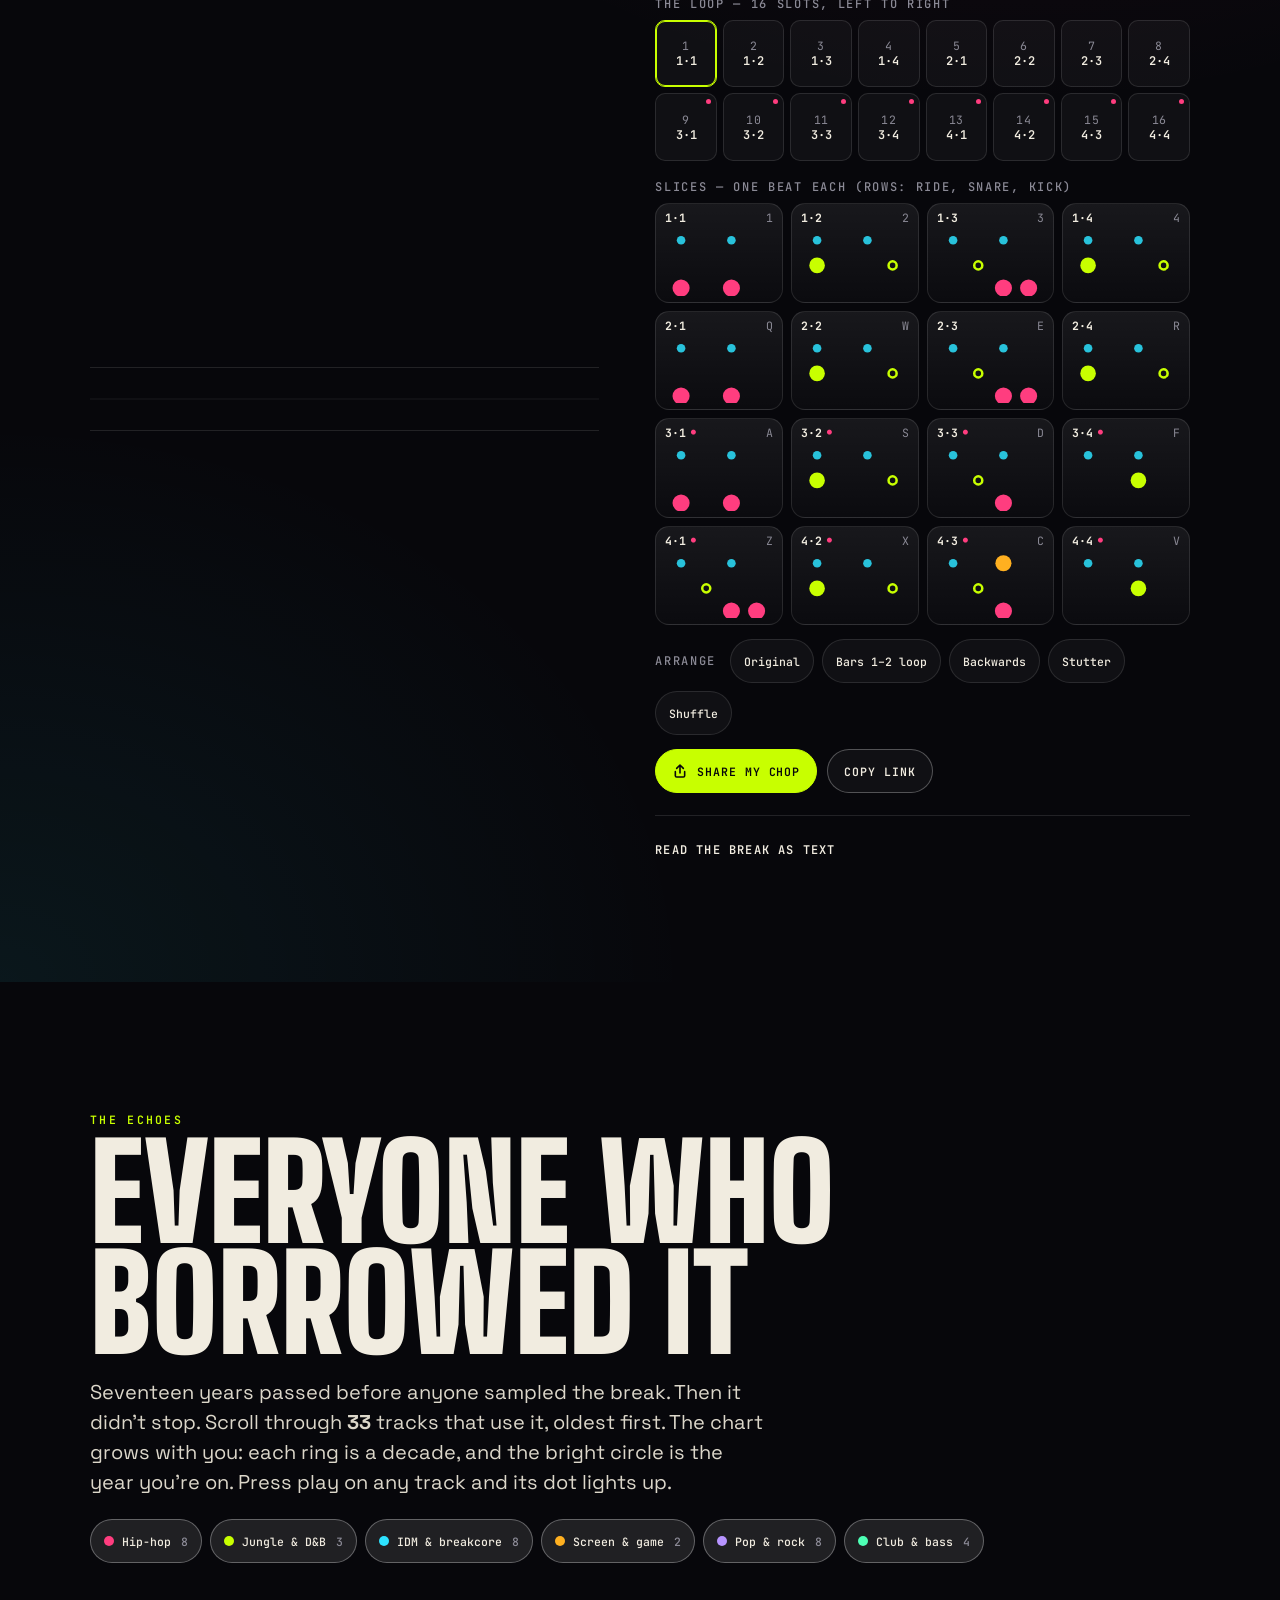
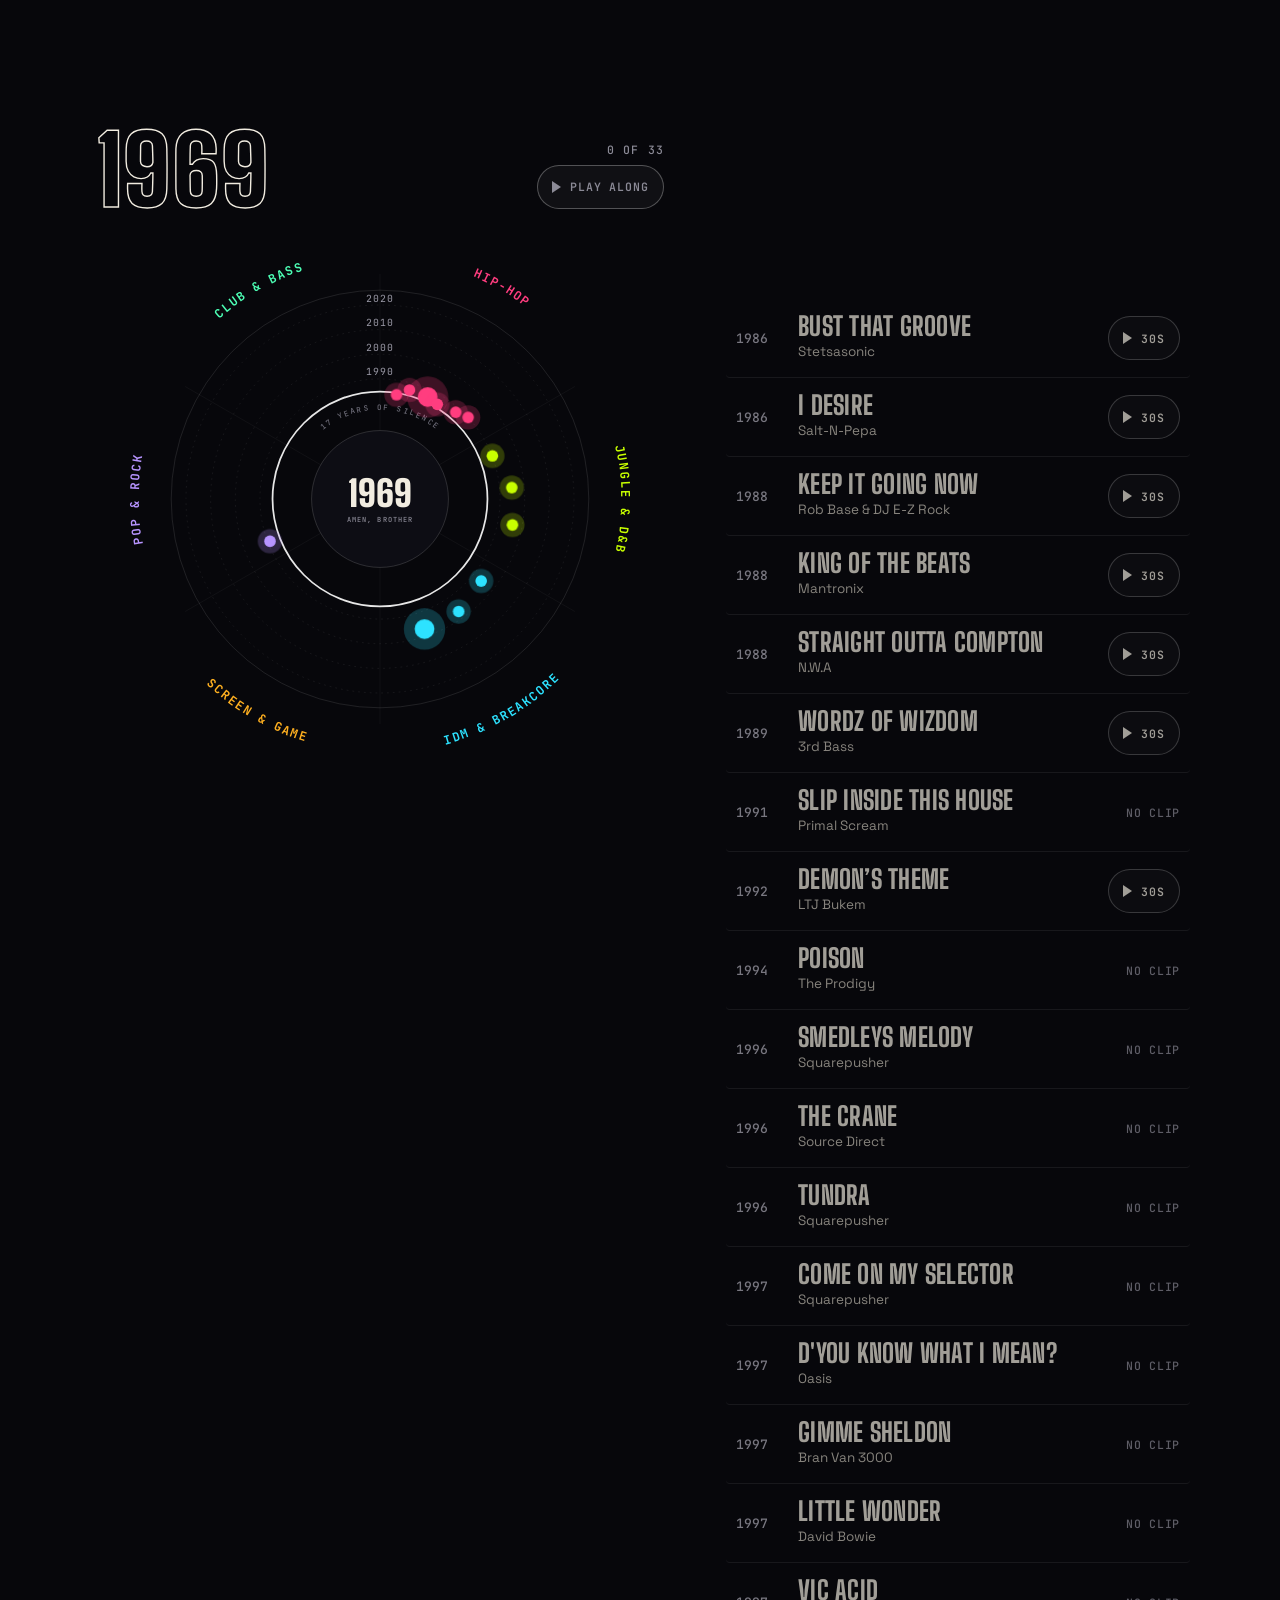
==== commit efbc0451: "Drop Up the Box, stop repeating tracks, give every 'Wait, that has it?' tile a preview Co-Authored-B" ====
--- a/index.html
+++ b/index.html
@@ -24,7 +24,7 @@
 <link rel="preconnect" href="https://fonts.googleapis.com">
 <link rel="preconnect" href="https://fonts.gstatic.com" crossorigin>
 <link href="https://fonts.googleapis.com/css2?family=Big+Shoulders+Display:wght@700;800;900&family=JetBrains+Mono:wght@400;500;700&family=Space+Grotesk:wght@400;500;700&display=swap" rel="stylesheet">
-<link rel="stylesheet" href="style.css?v=42">
+<link rel="stylesheet" href="style.css?v=44">
 </head>
 <body>
 <a class="skip" href="#main">Skip to the story</a>
@@ -83,7 +83,7 @@
         <p class="kicker">Before we start</p>
         <h2>You&rsquo;ve probably heard it</h2>
         <p>This one drum pattern hides in thousands of songs. Press play and listen to the drums.</p>
-        <ul class="tracks" data-tracks="Futurama|Straight Outta Compton|The Game Compton" data-subs="The cartoon&rsquo;s theme song|The 1988 hip-hop landmark|West Coast rap, 2006"></ul>
+        <ul class="tracks" data-tracks="Futurama|The Game Compton" data-subs="The cartoon&rsquo;s theme song|West Coast rap, 2006"></ul>
         <p class="listen"><b>Listen for</b> a snappy &ldquo;boom, boom-chick&rdquo; and a rattling cymbal.</p>
       </div>
     </article>
@@ -192,7 +192,7 @@
         <p class="kicker">2004 &ndash; 2012</p>
         <h2>Everyone&rsquo;s first chop</h2>
         <p>So easy to cut up that it became a go-to for beat-makers. Breakcore shredded it to confetti. In 2004 Nate Harrison&rsquo;s short film <i>Can I Get an Amen?</i> asked where it came from and who owns it.</p>
-        <ul class="tracks" data-tracks="steal the amen|Up the Box"></ul>
+        <ul class="tracks" data-tracks="steal the amen"></ul>
       </div>
     </article>
 
@@ -316,9 +316,9 @@
 </section>
 </main>
 
-<script src="tracks.js?v=42"></script>
-<script src="engine.js?v=42"></script>
-<script src="wheel.js?v=42"></script>
-<script src="app.js?v=42"></script>
+<script src="tracks.js?v=44"></script>
+<script src="engine.js?v=44"></script>
+<script src="wheel.js?v=44"></script>
+<script src="app.js?v=44"></script>
 </body>
 </html>
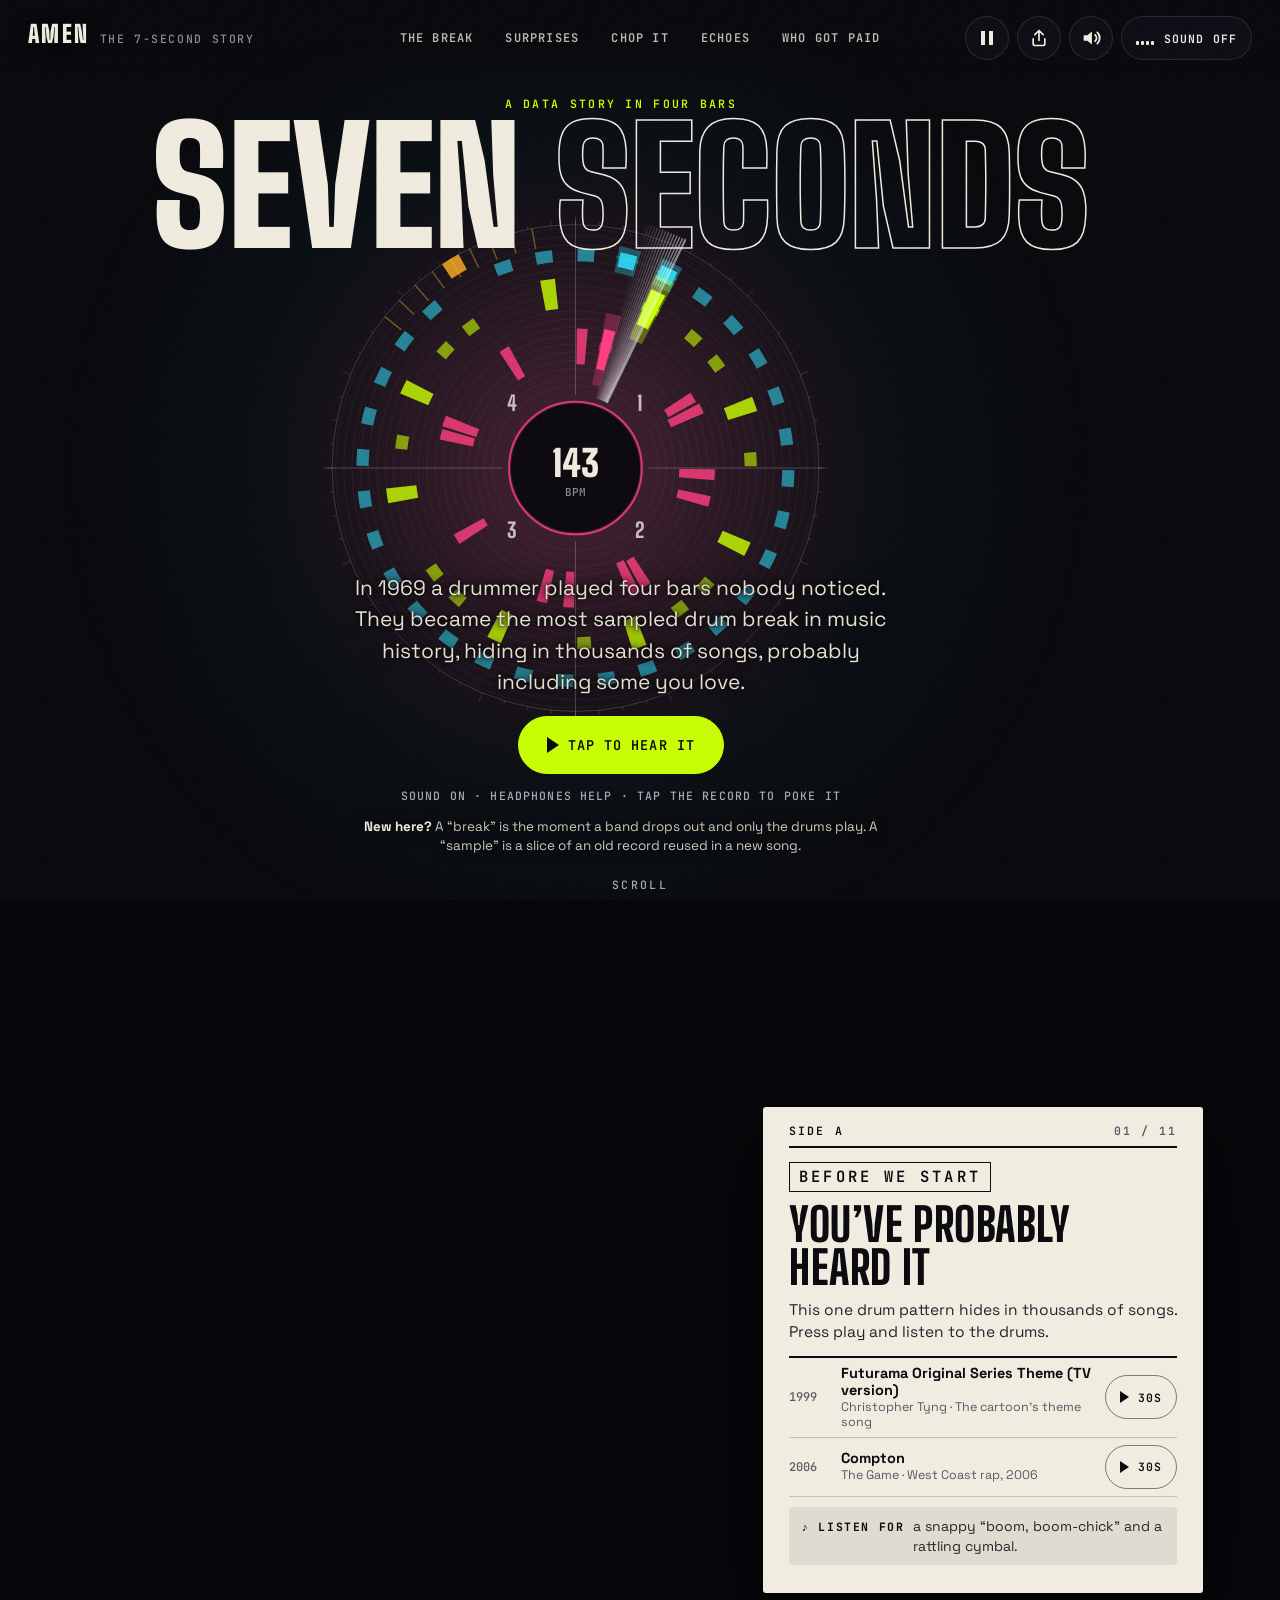
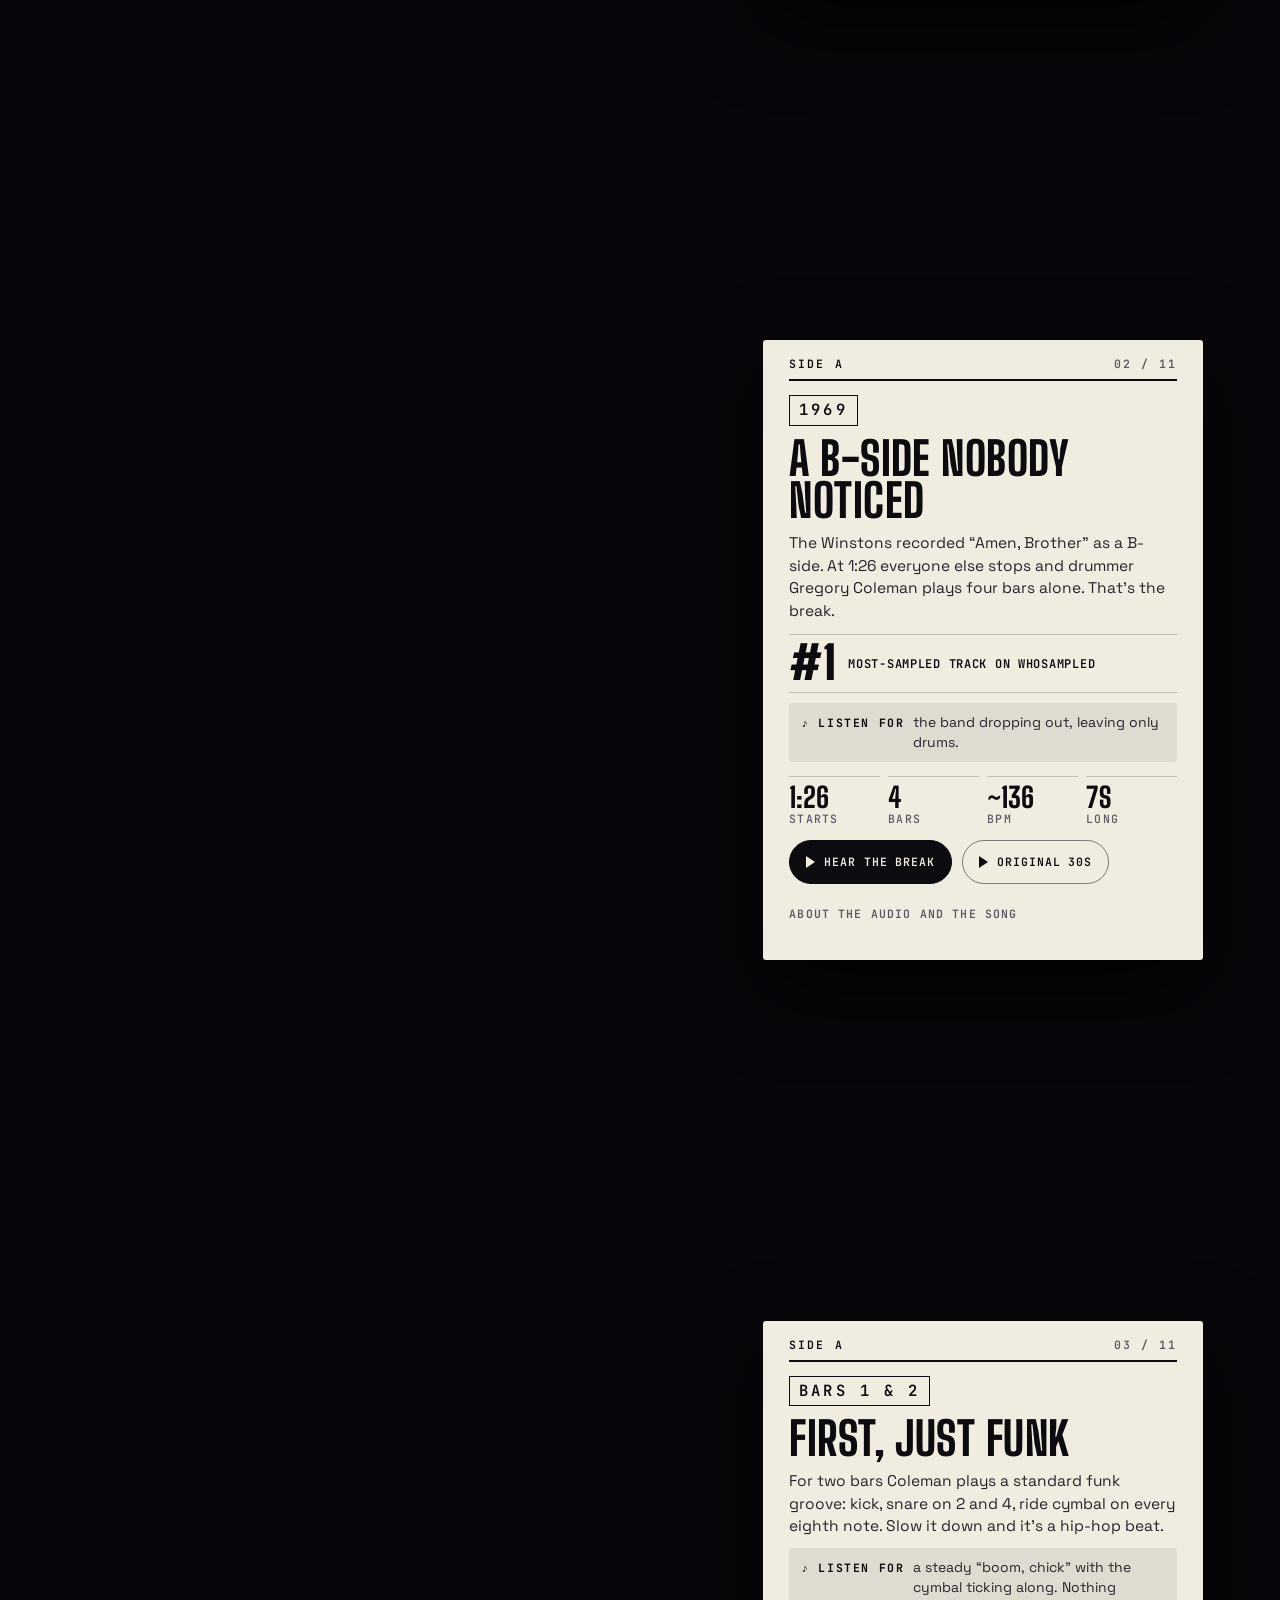
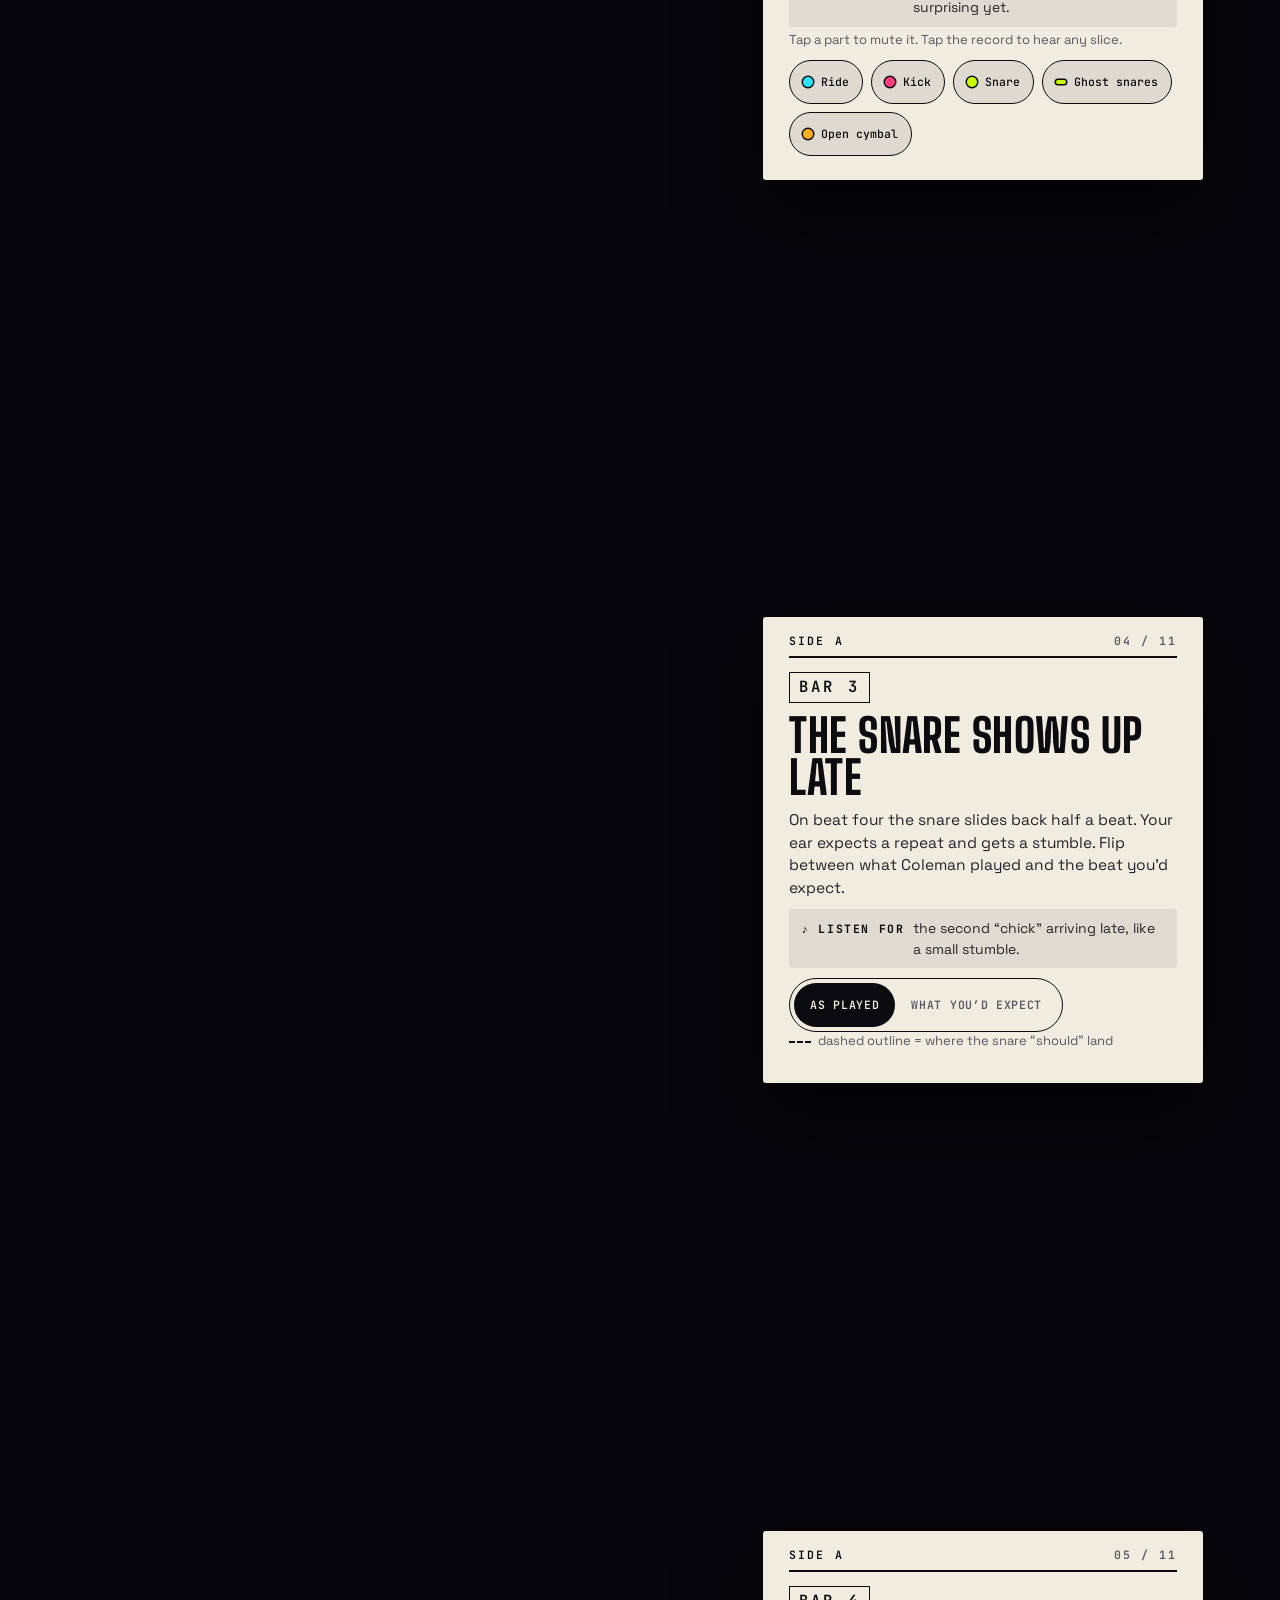
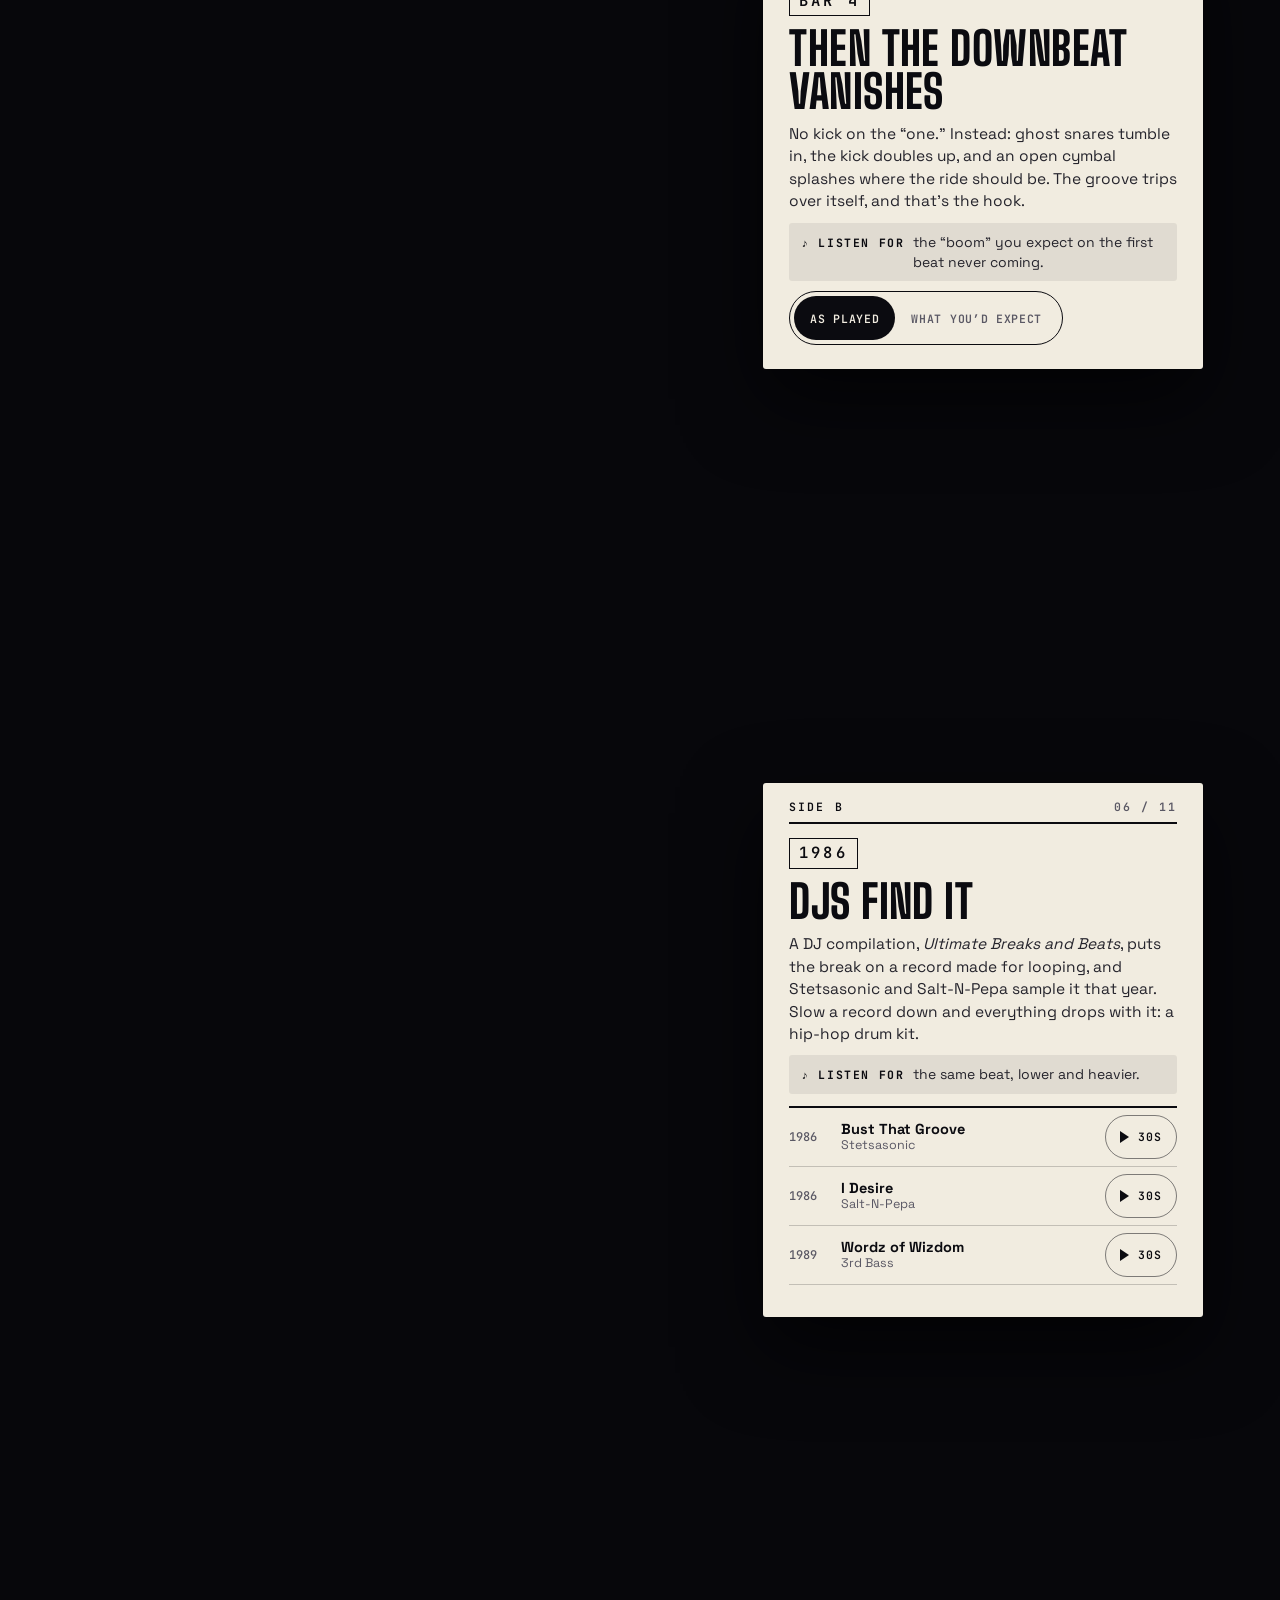
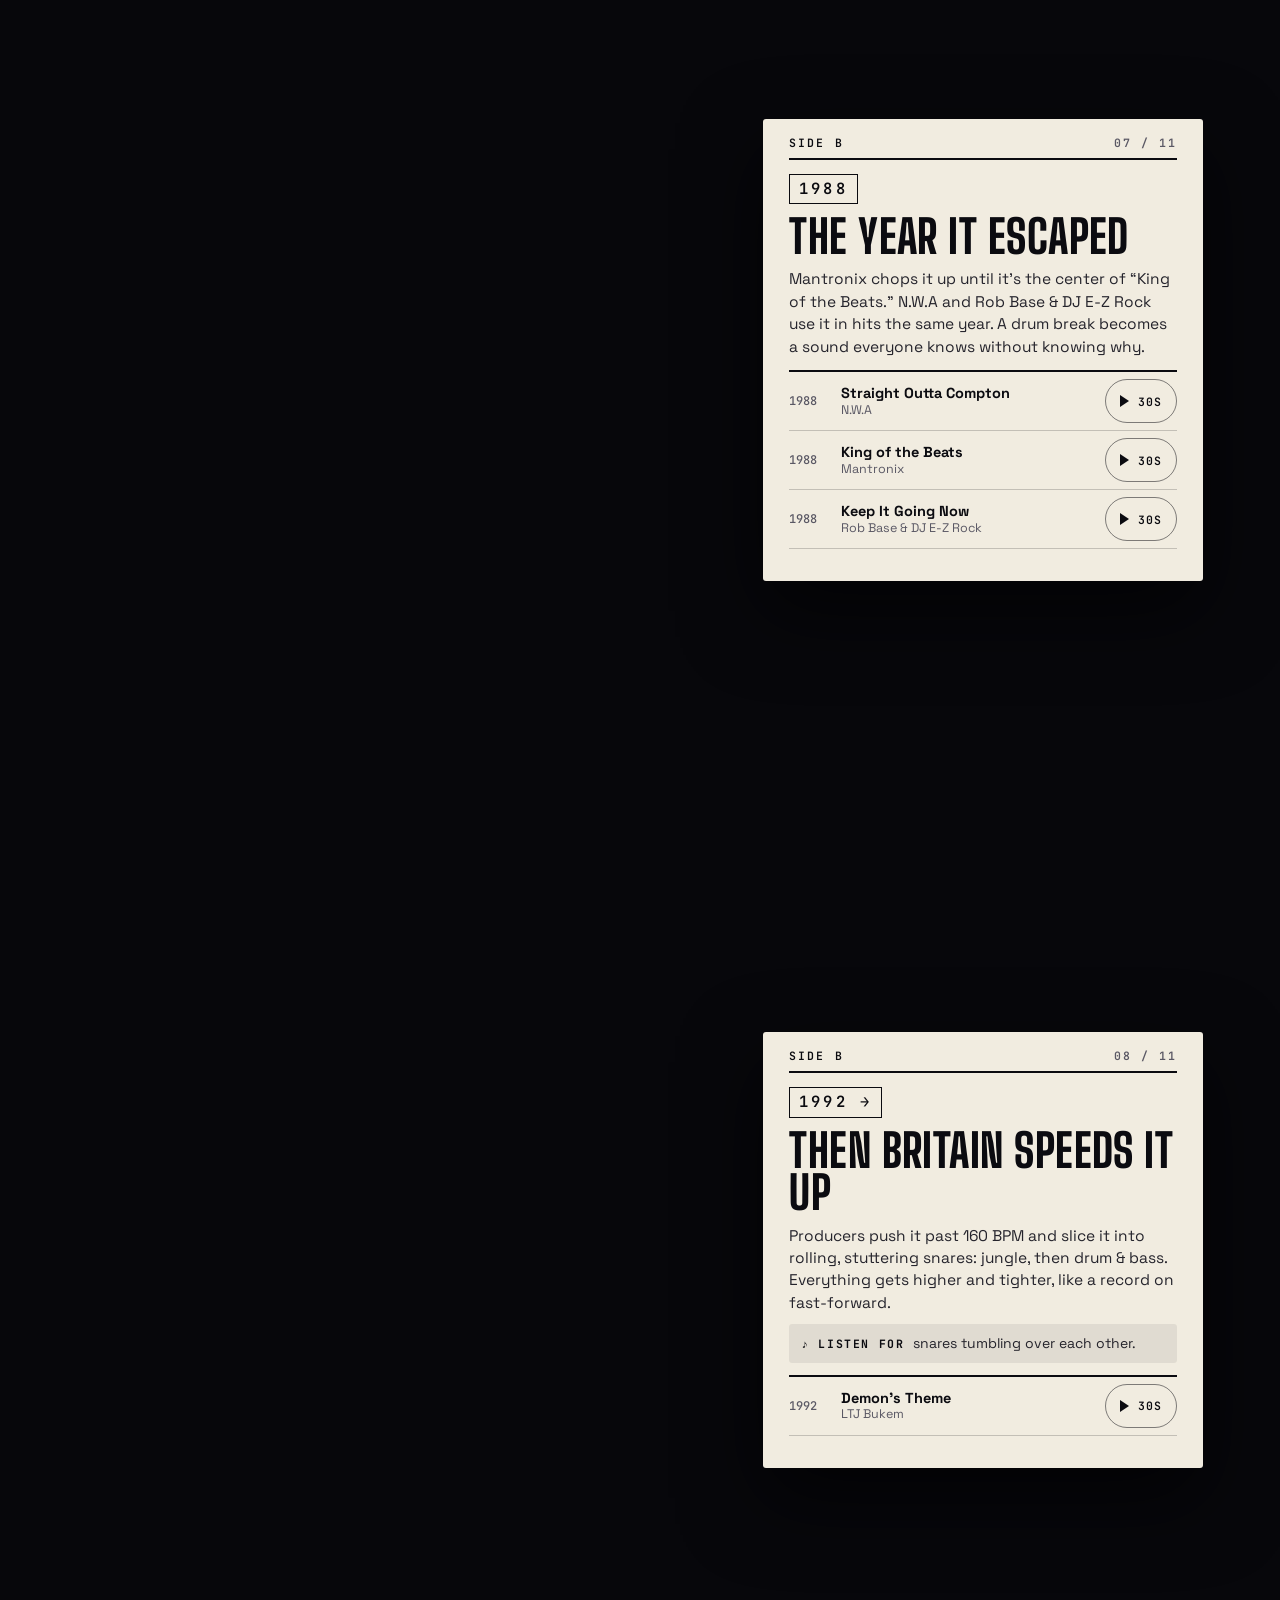
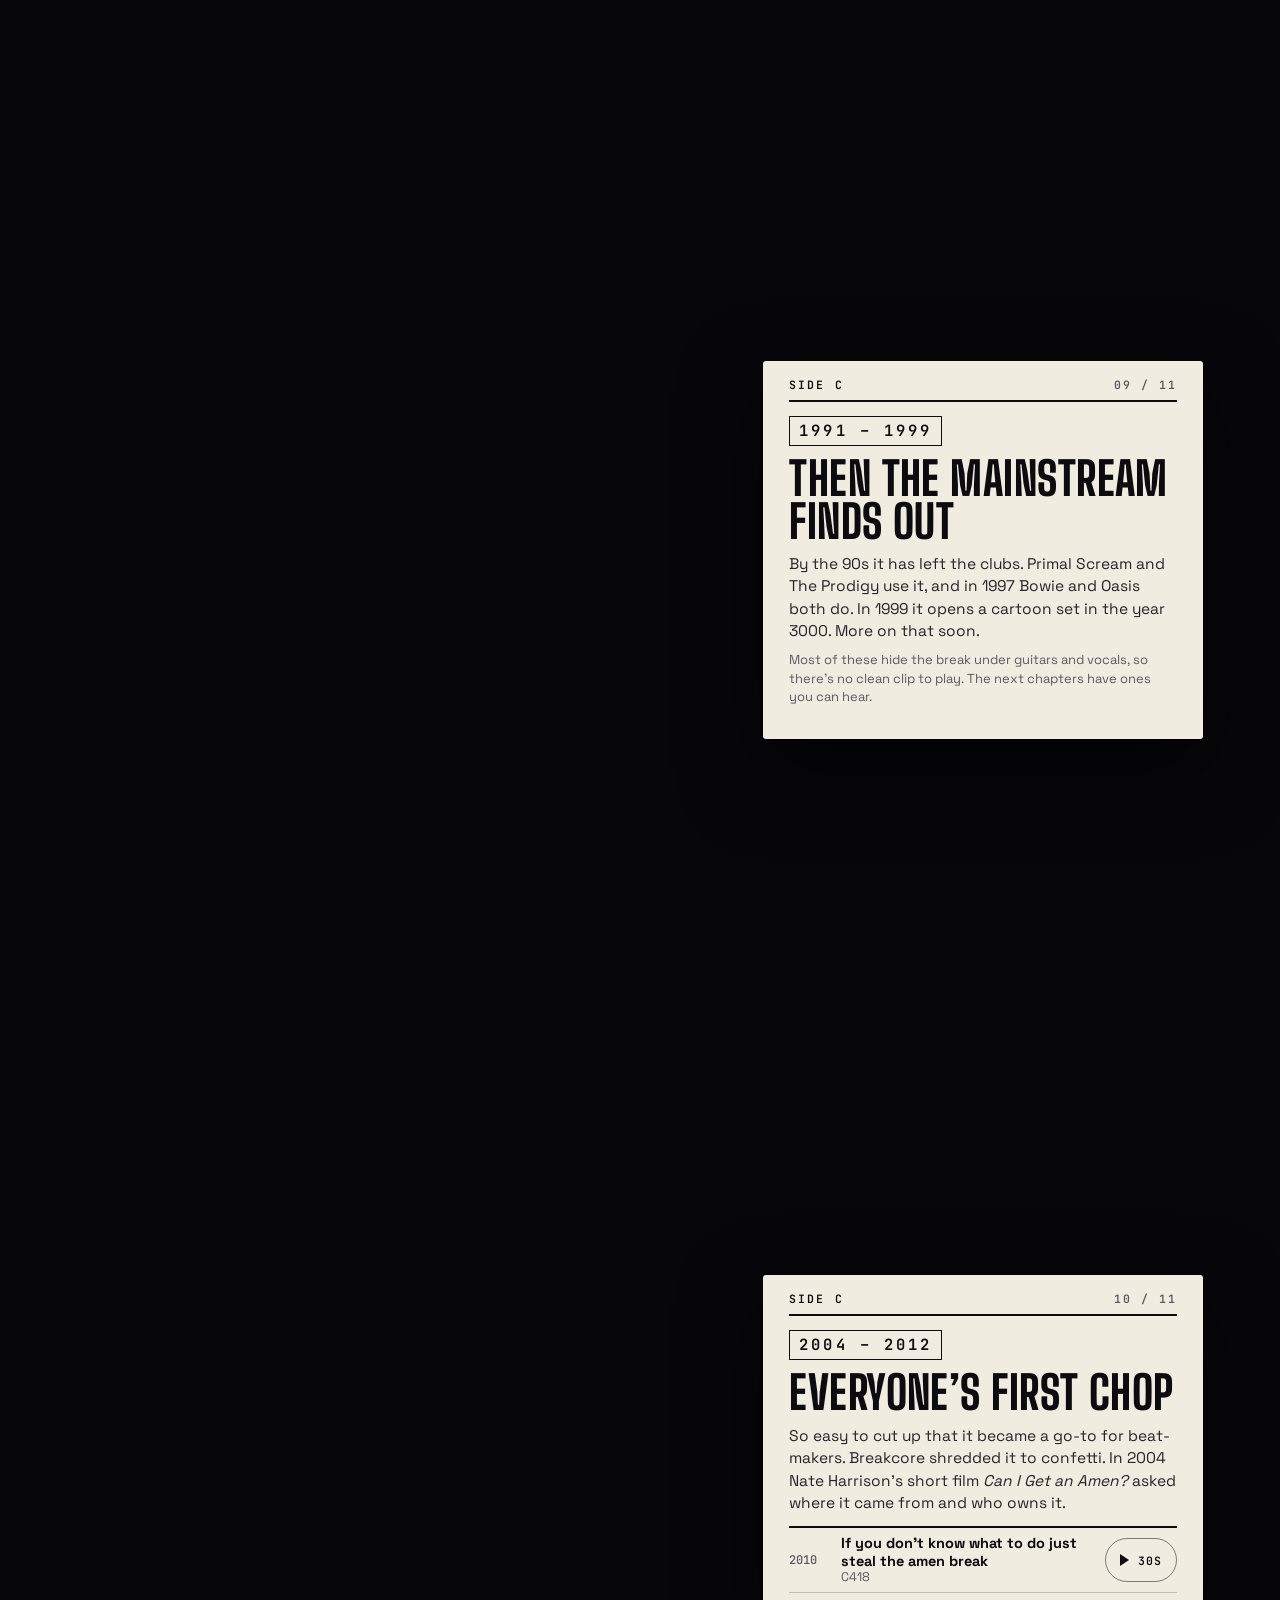
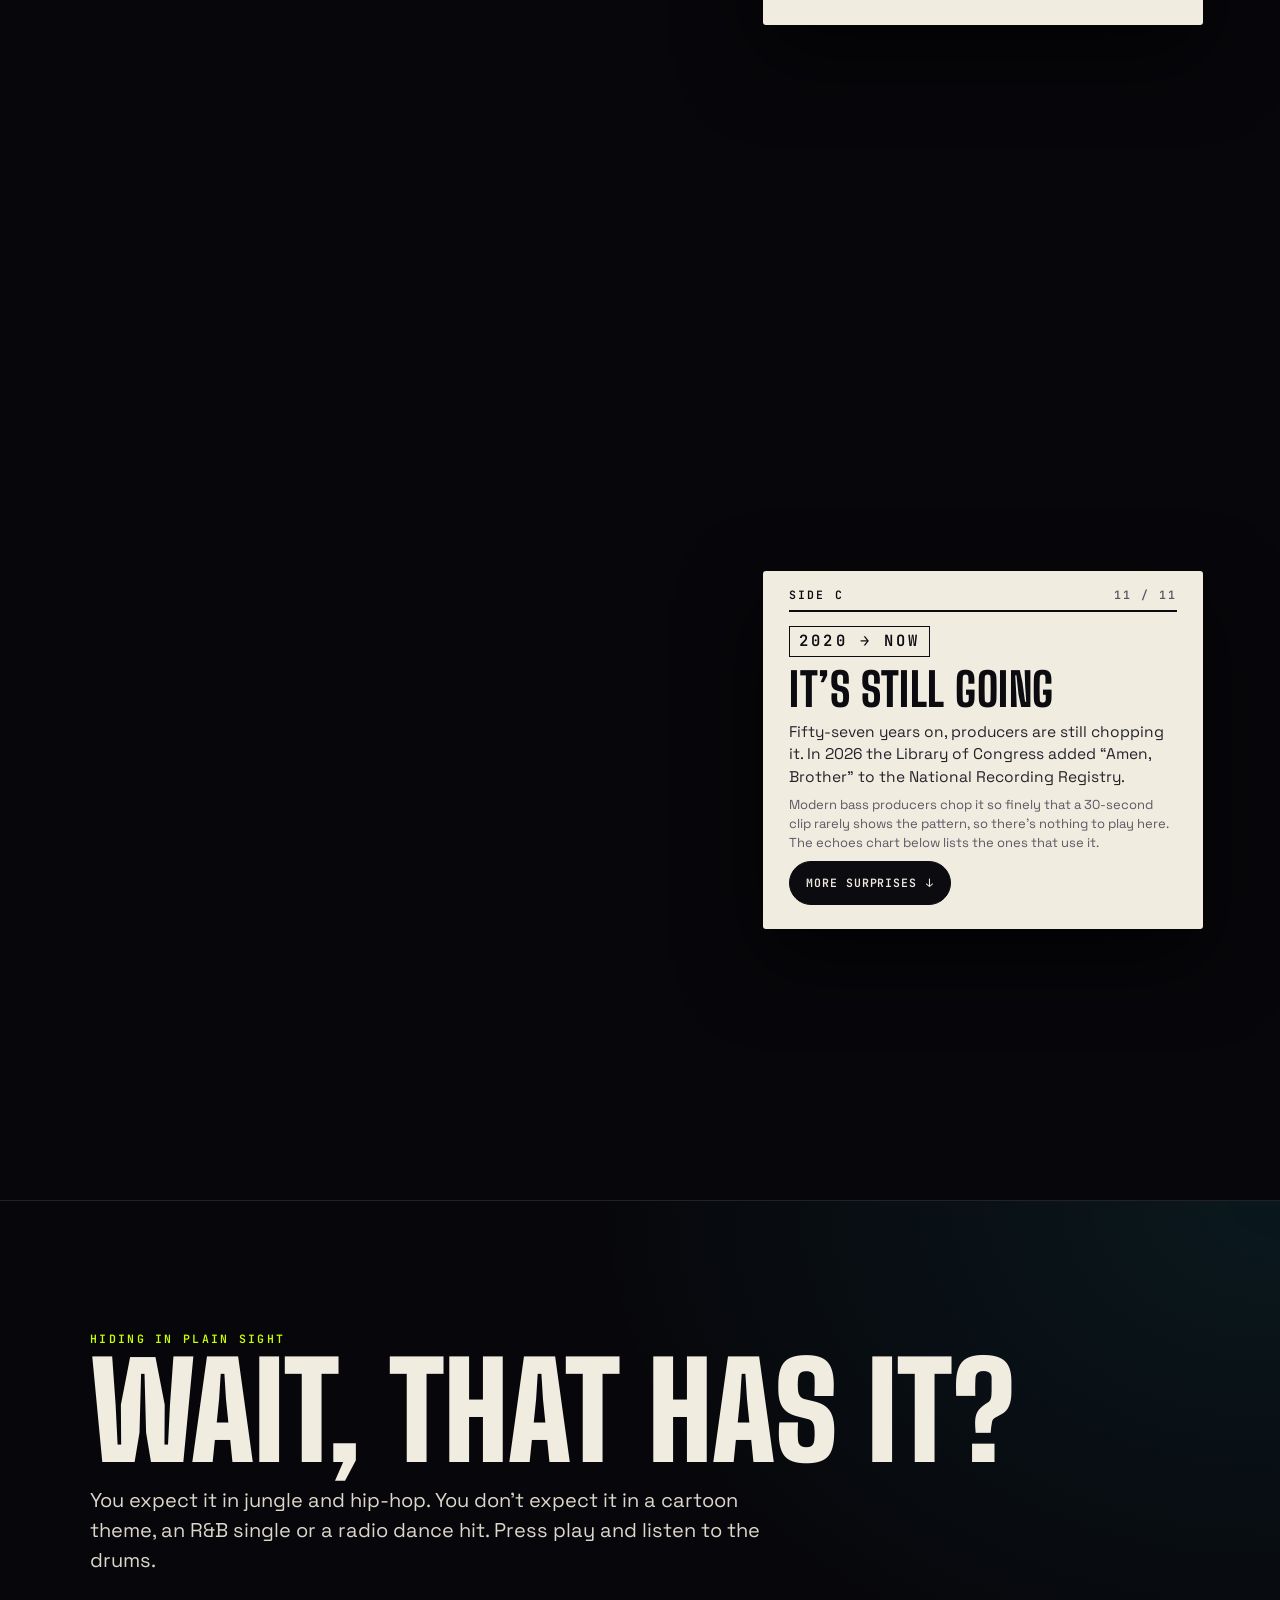
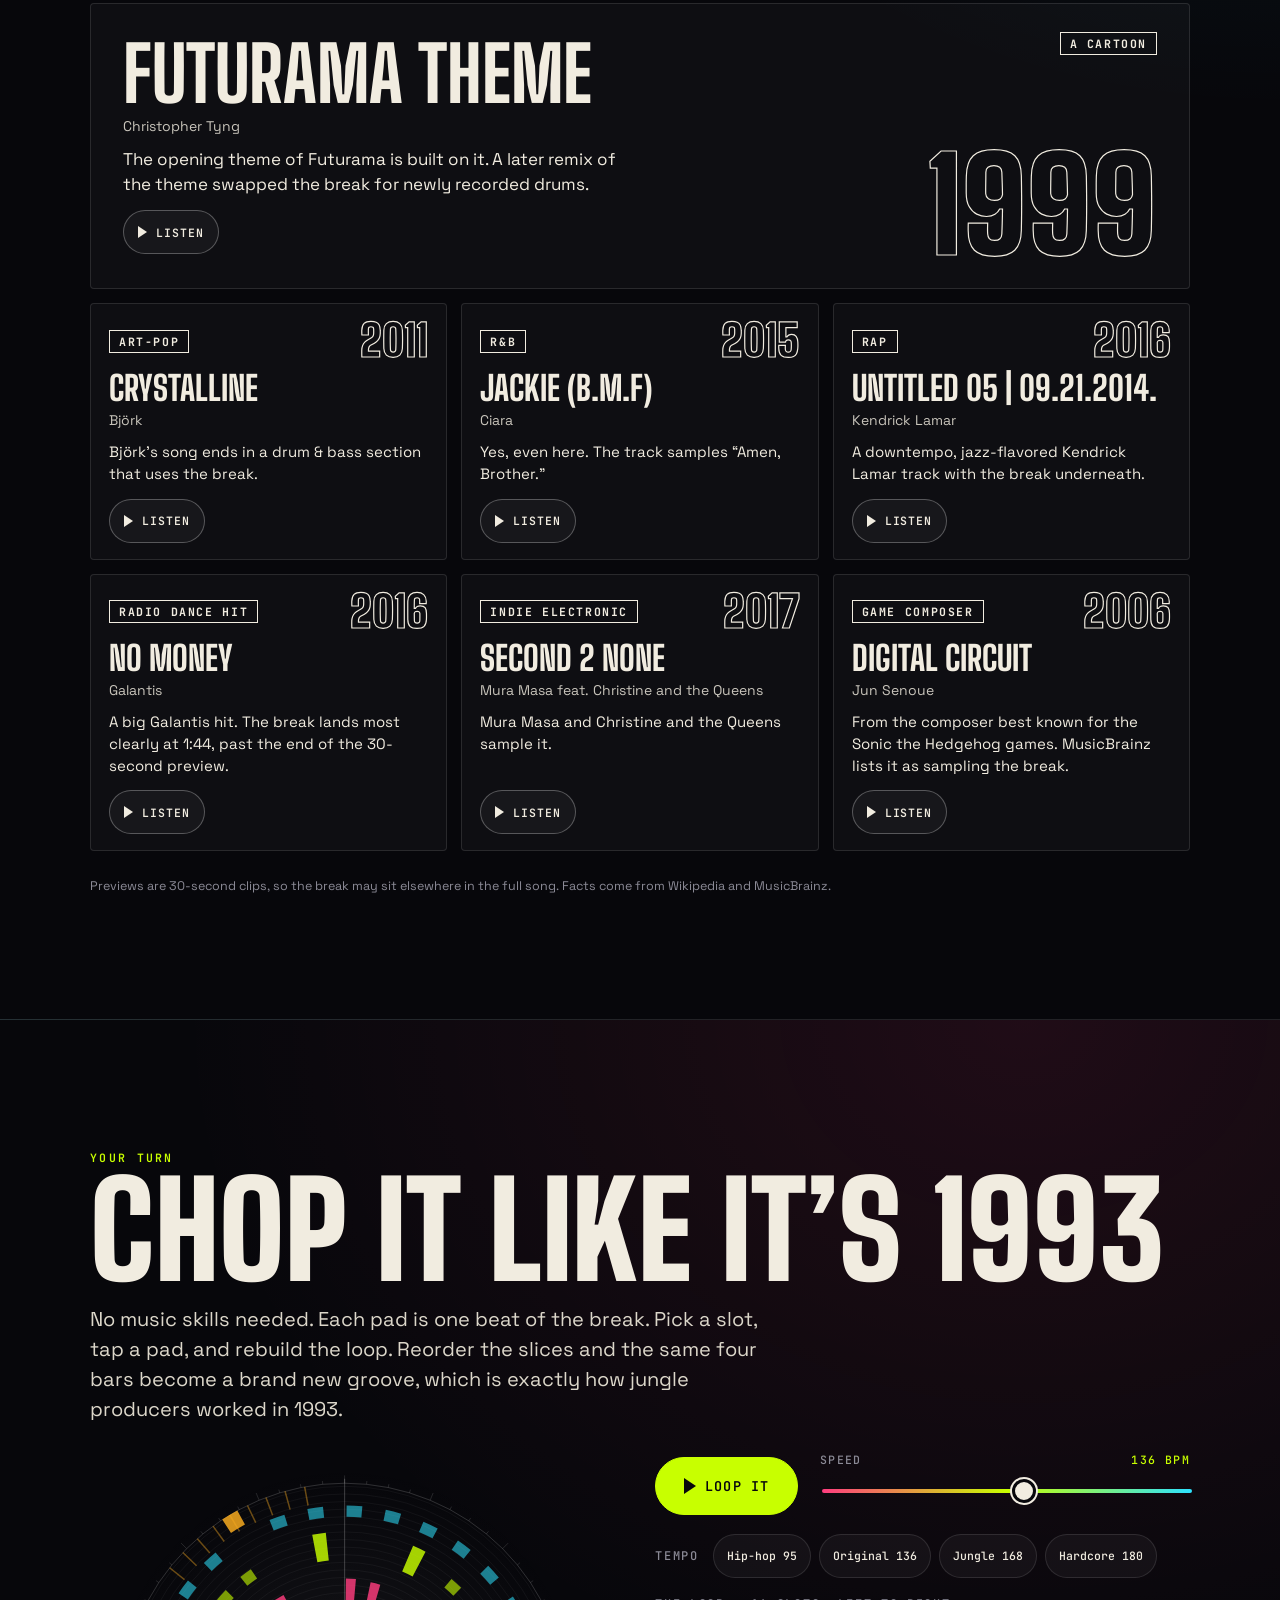
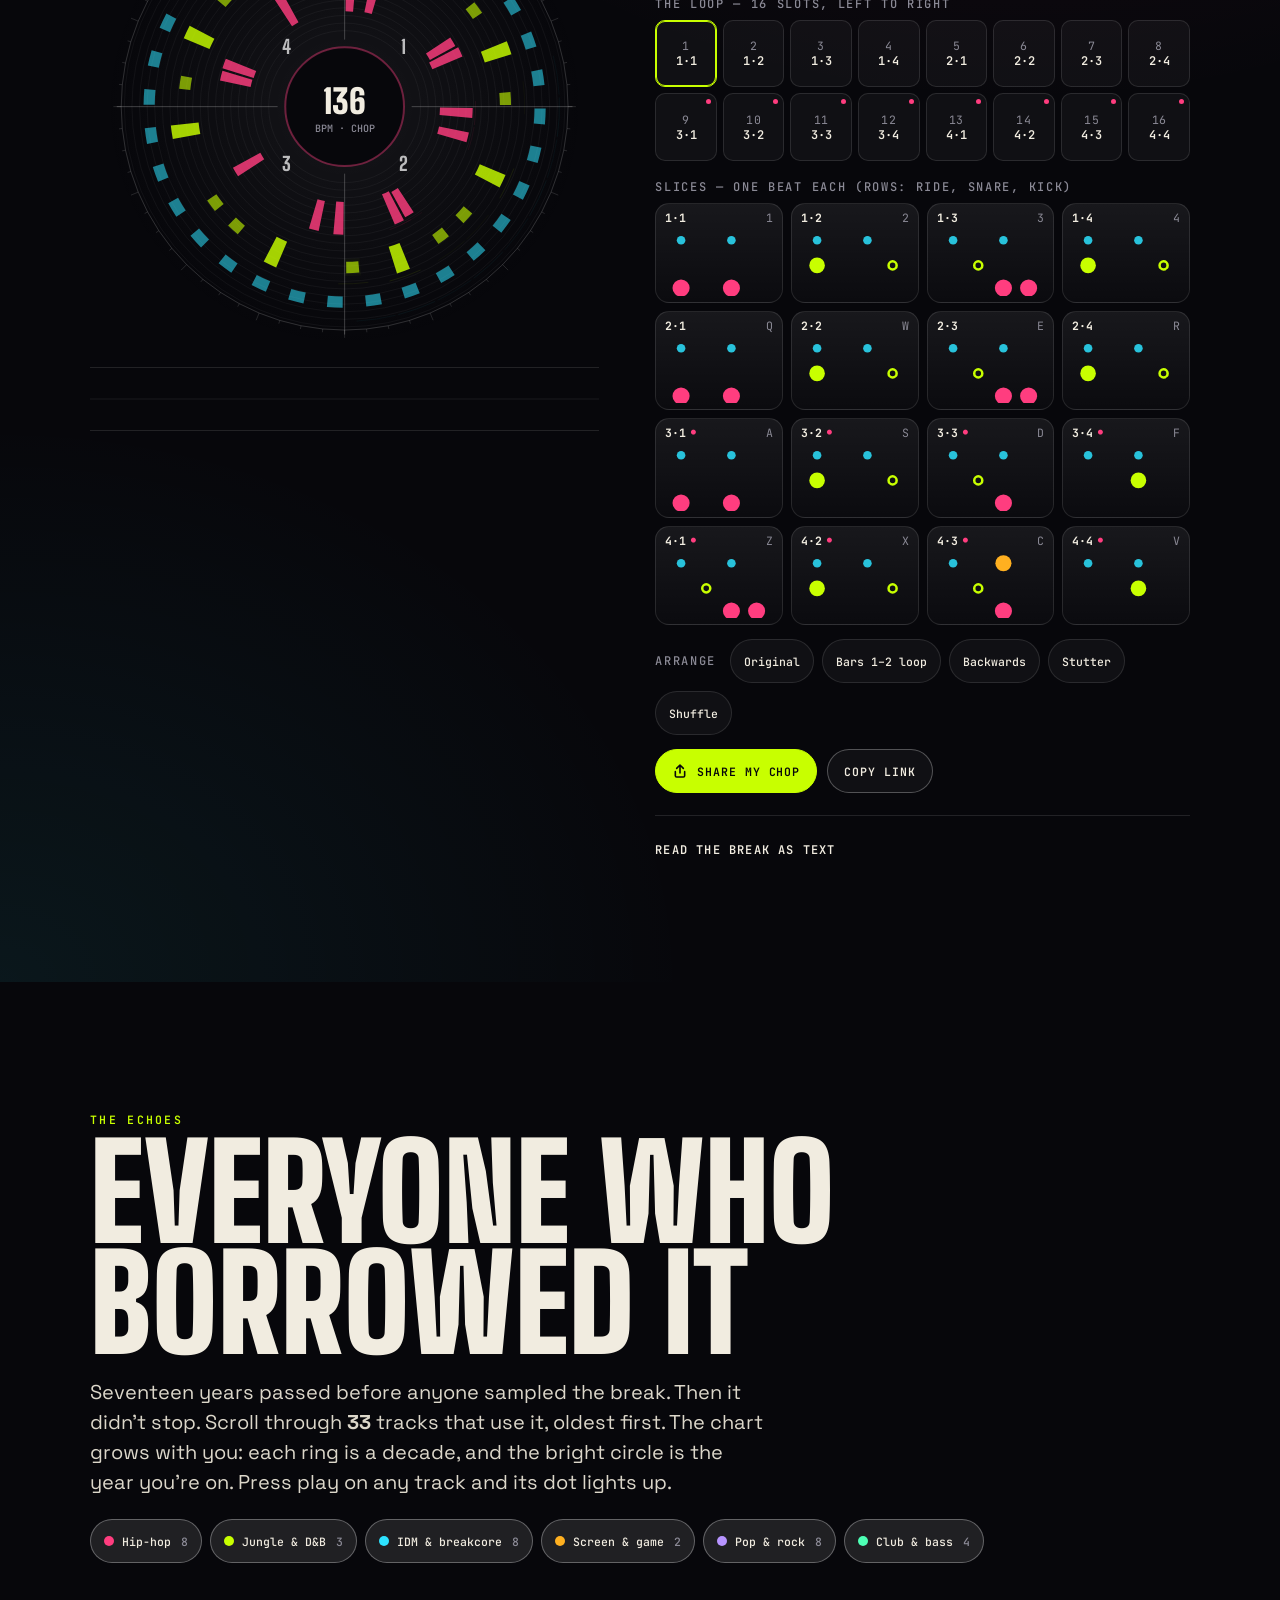
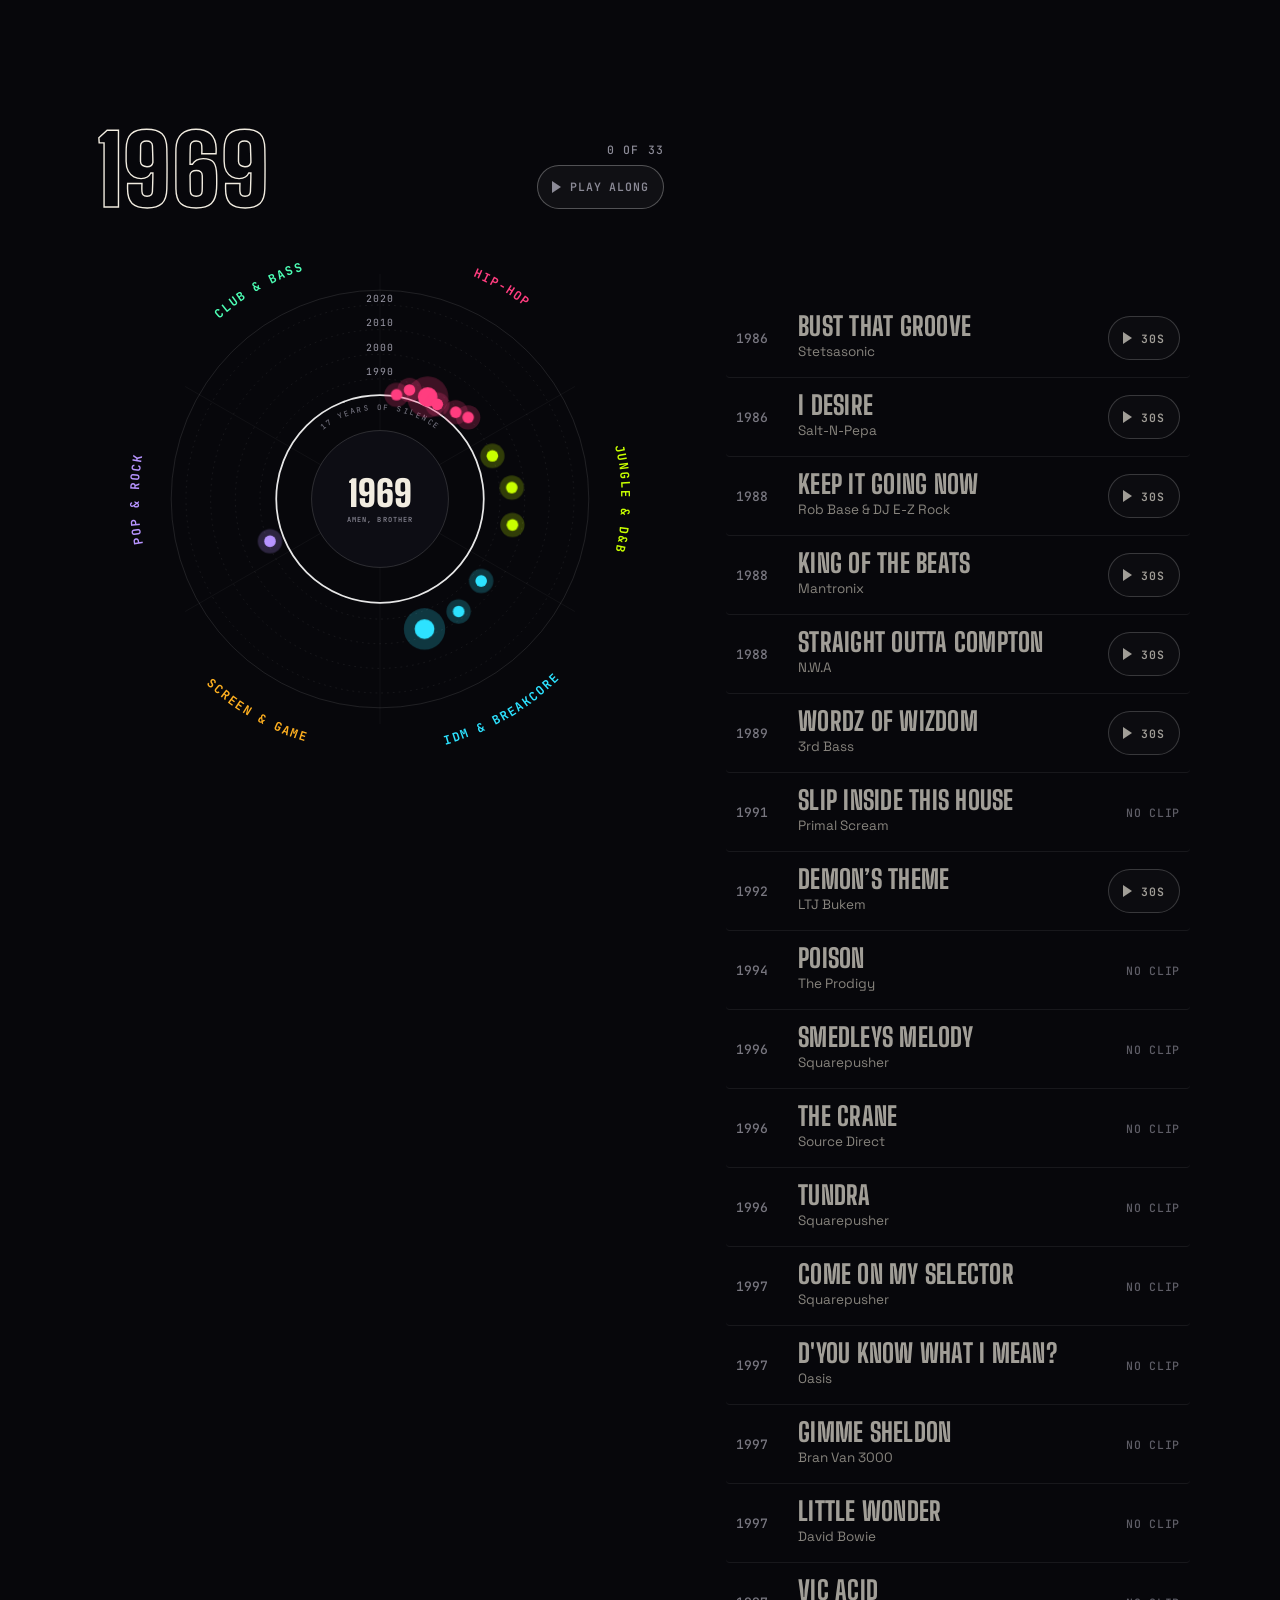
==== commit 52f4a860: "Serve preview clips from our own origin so they play inside Tableau's web-page frame Co-Authored-By:" ====
--- a/index.html
+++ b/index.html
@@ -24,7 +24,7 @@
 <link rel="preconnect" href="https://fonts.googleapis.com">
 <link rel="preconnect" href="https://fonts.gstatic.com" crossorigin>
 <link href="https://fonts.googleapis.com/css2?family=Big+Shoulders+Display:wght@700;800;900&family=JetBrains+Mono:wght@400;500;700&family=Space+Grotesk:wght@400;500;700&display=swap" rel="stylesheet">
-<link rel="stylesheet" href="style.css?v=44">
+<link rel="stylesheet" href="style.css?v=45">
 </head>
 <body>
 <a class="skip" href="#main">Skip to the story</a>
@@ -316,9 +316,10 @@
 </section>
 </main>
 
-<script src="tracks.js?v=44"></script>
-<script src="engine.js?v=44"></script>
-<script src="wheel.js?v=44"></script>
-<script src="app.js?v=44"></script>
+<script src="tracks.js?v=45"></script>
+<script src="audio.js?v=45"></script>
+<script src="engine.js?v=45"></script>
+<script src="wheel.js?v=45"></script>
+<script src="app.js?v=45"></script>
 </body>
 </html>
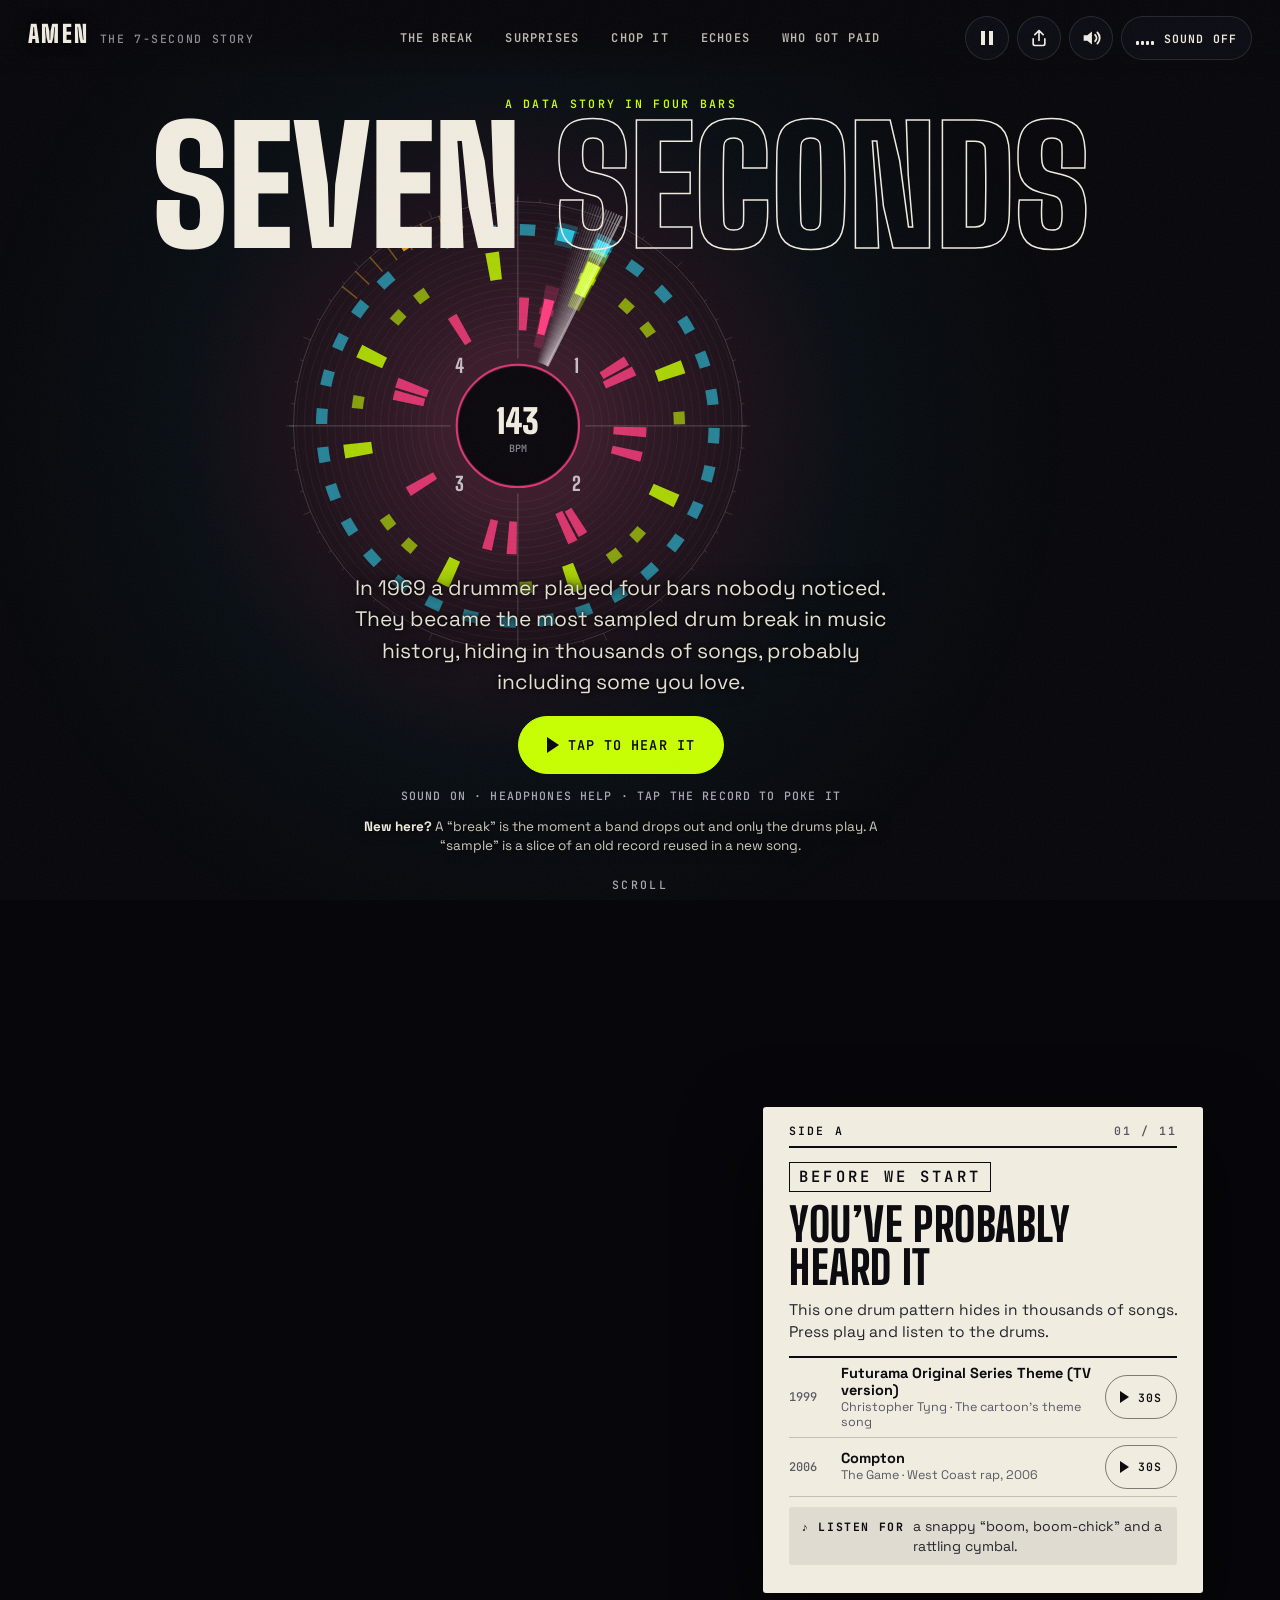
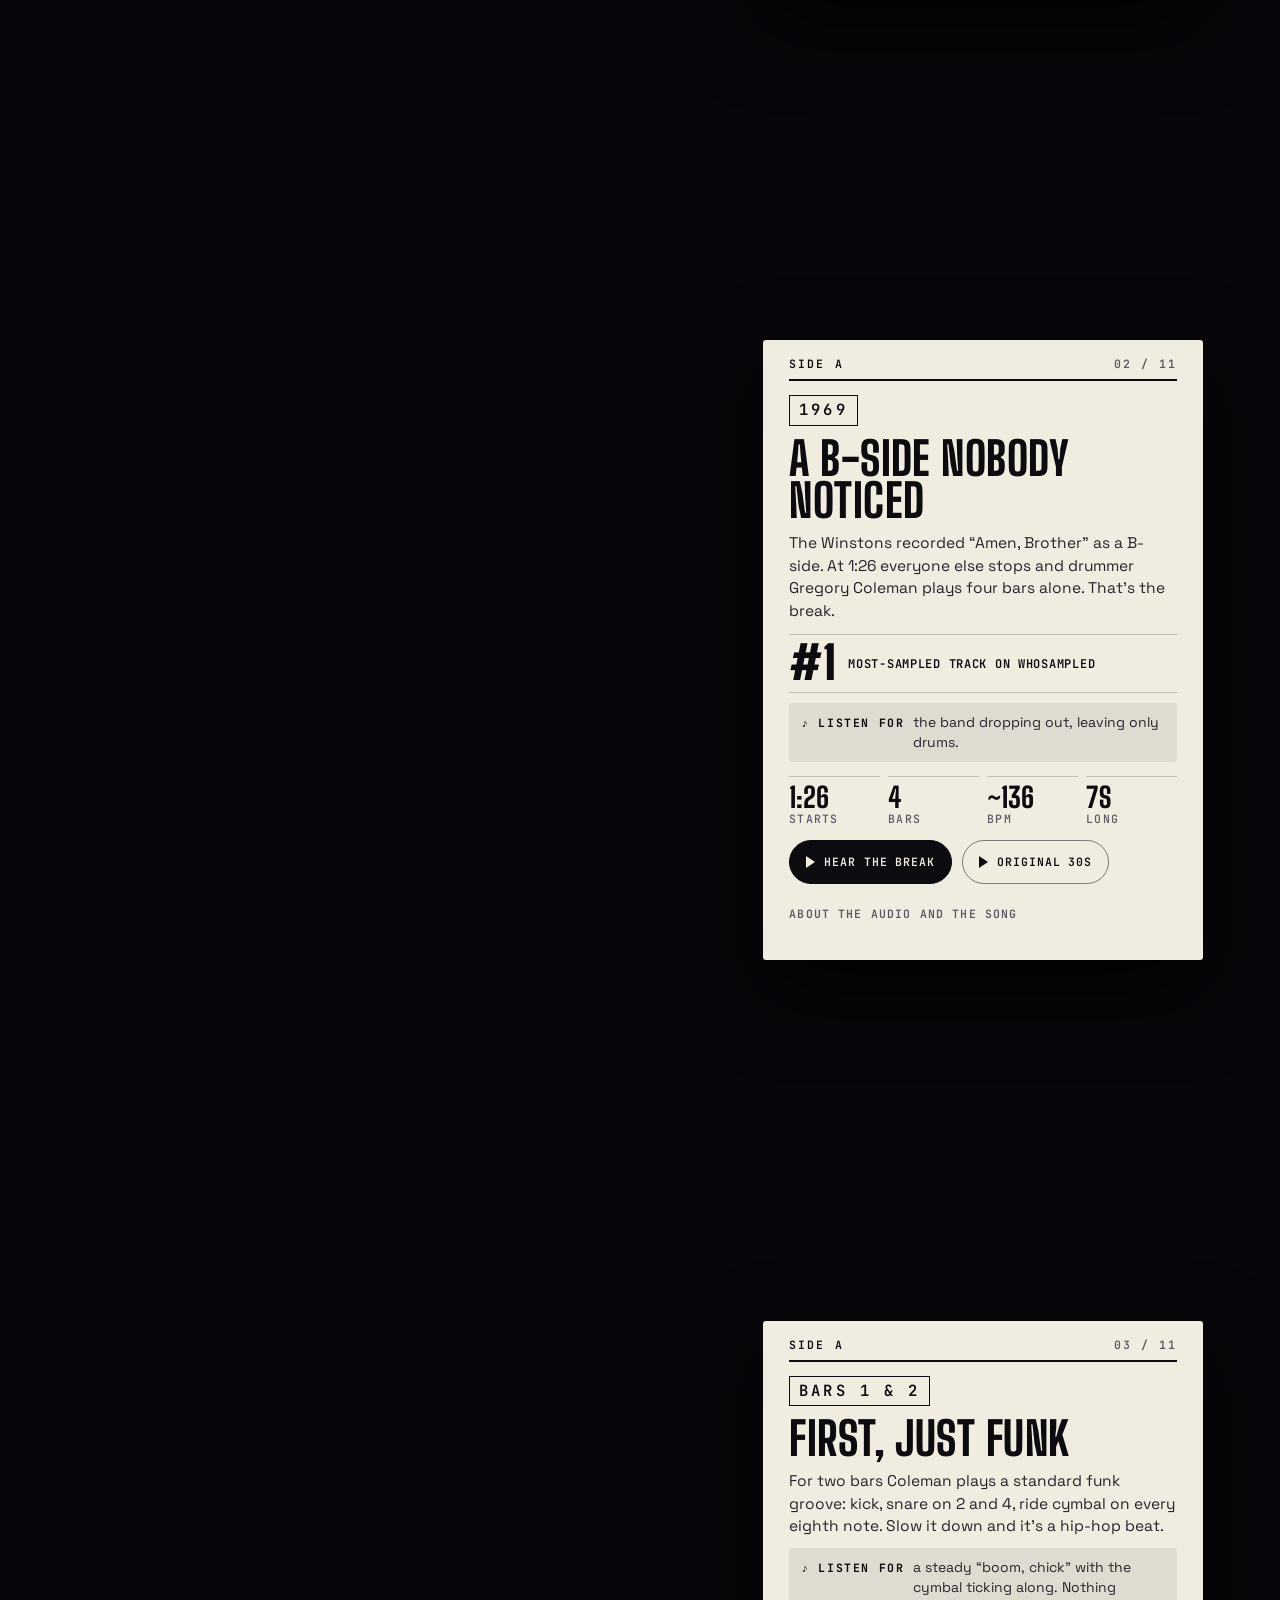
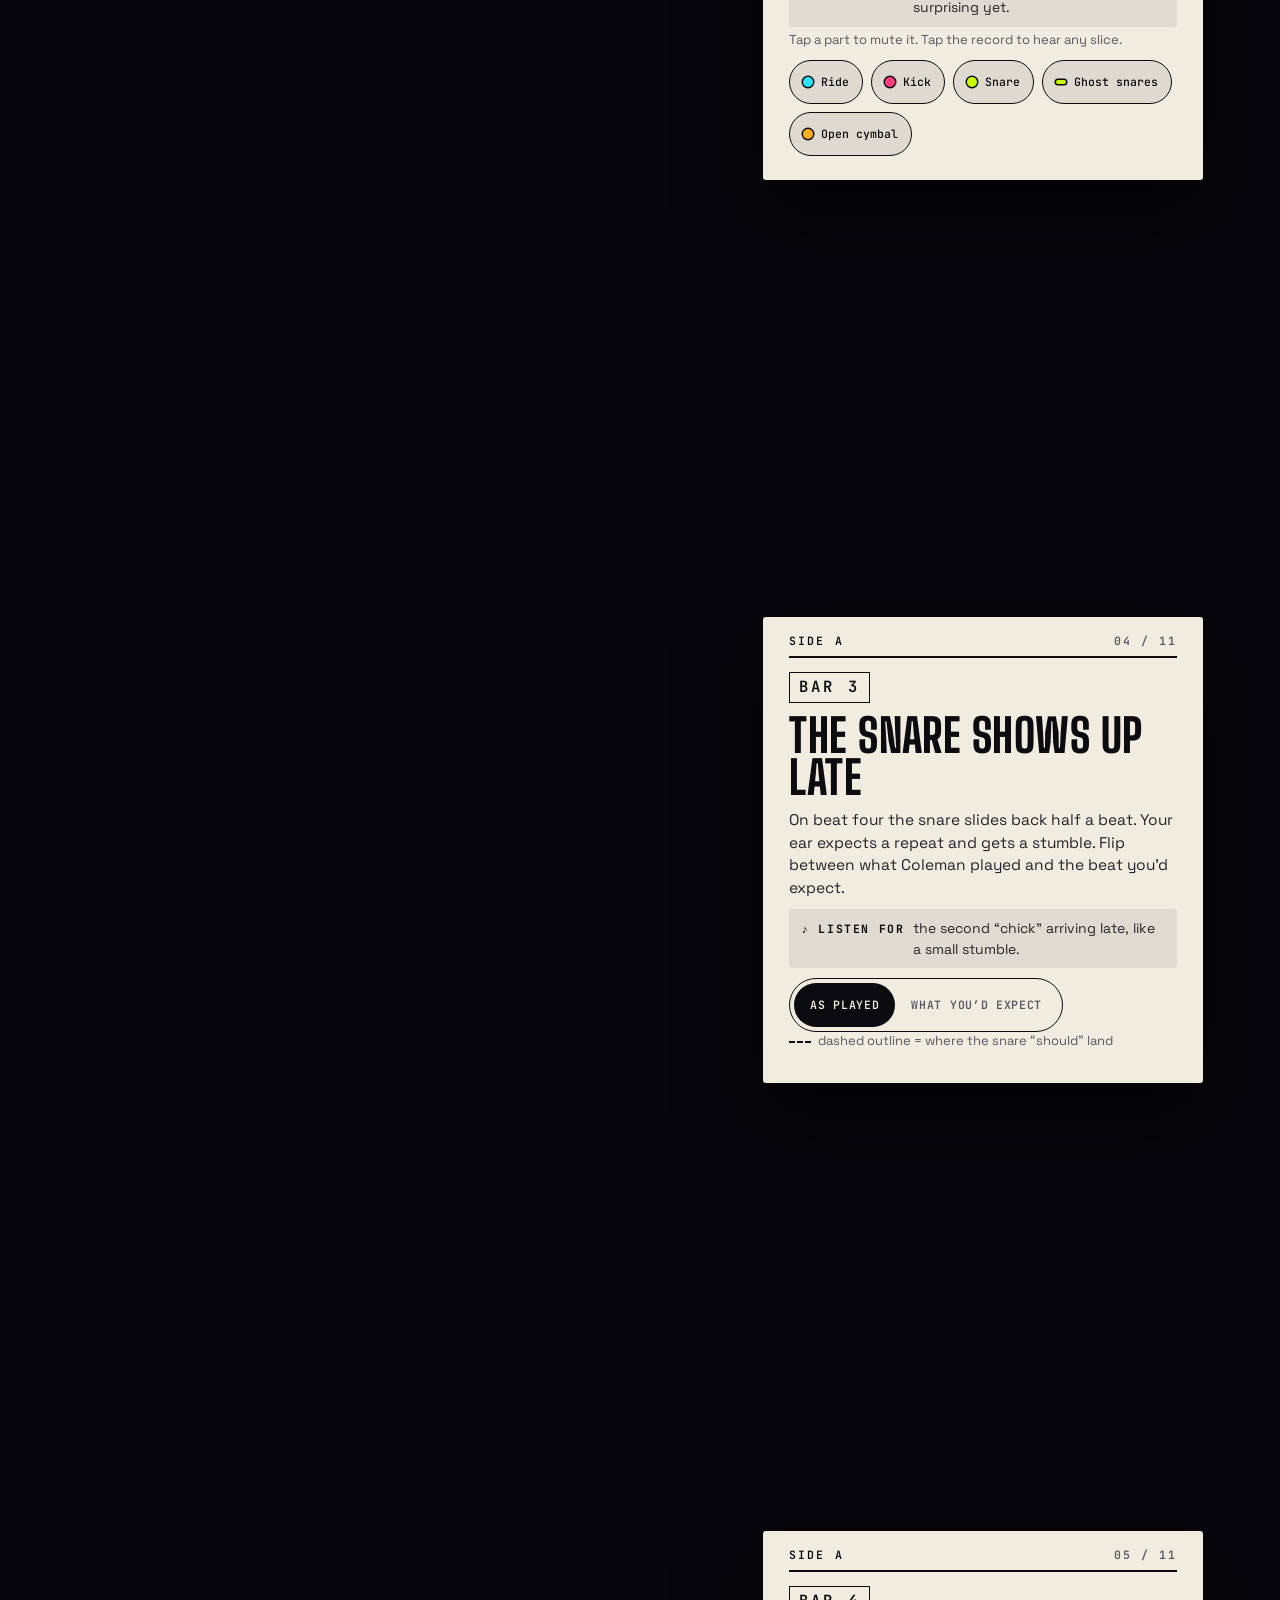
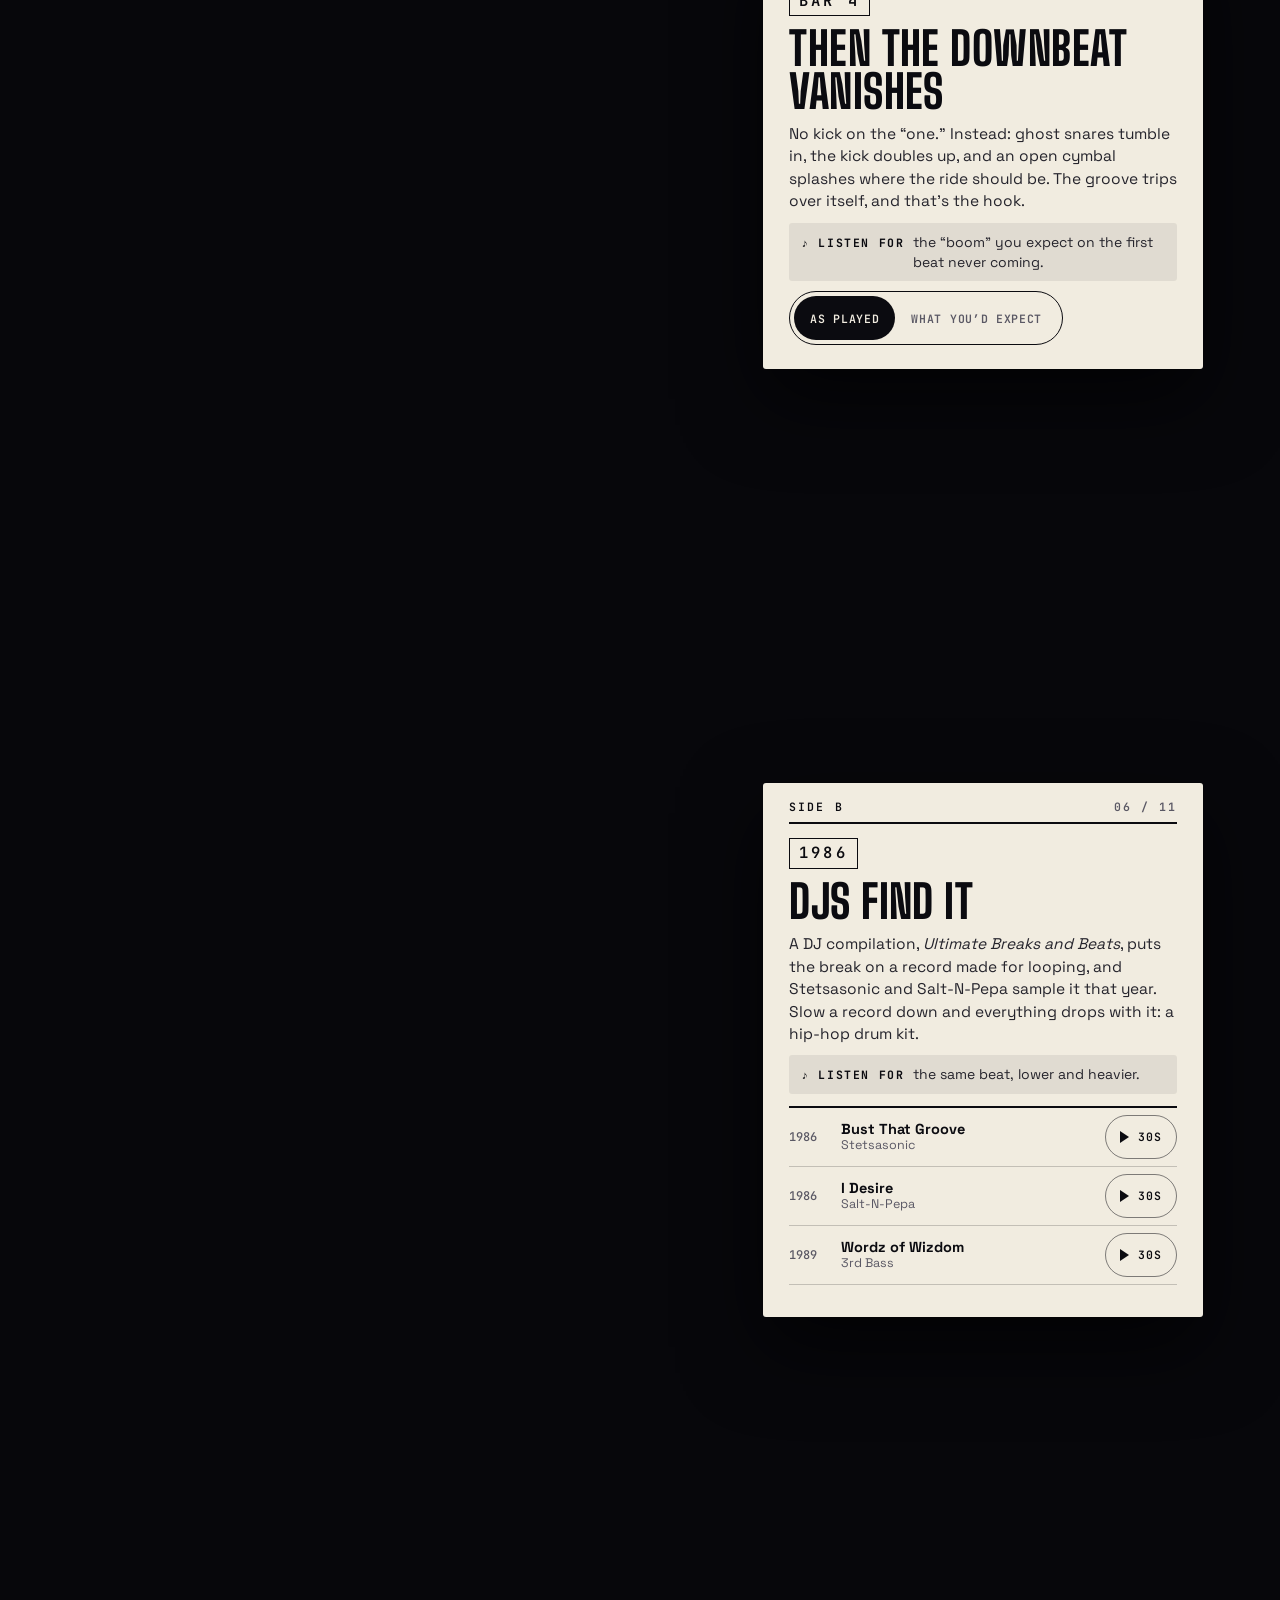
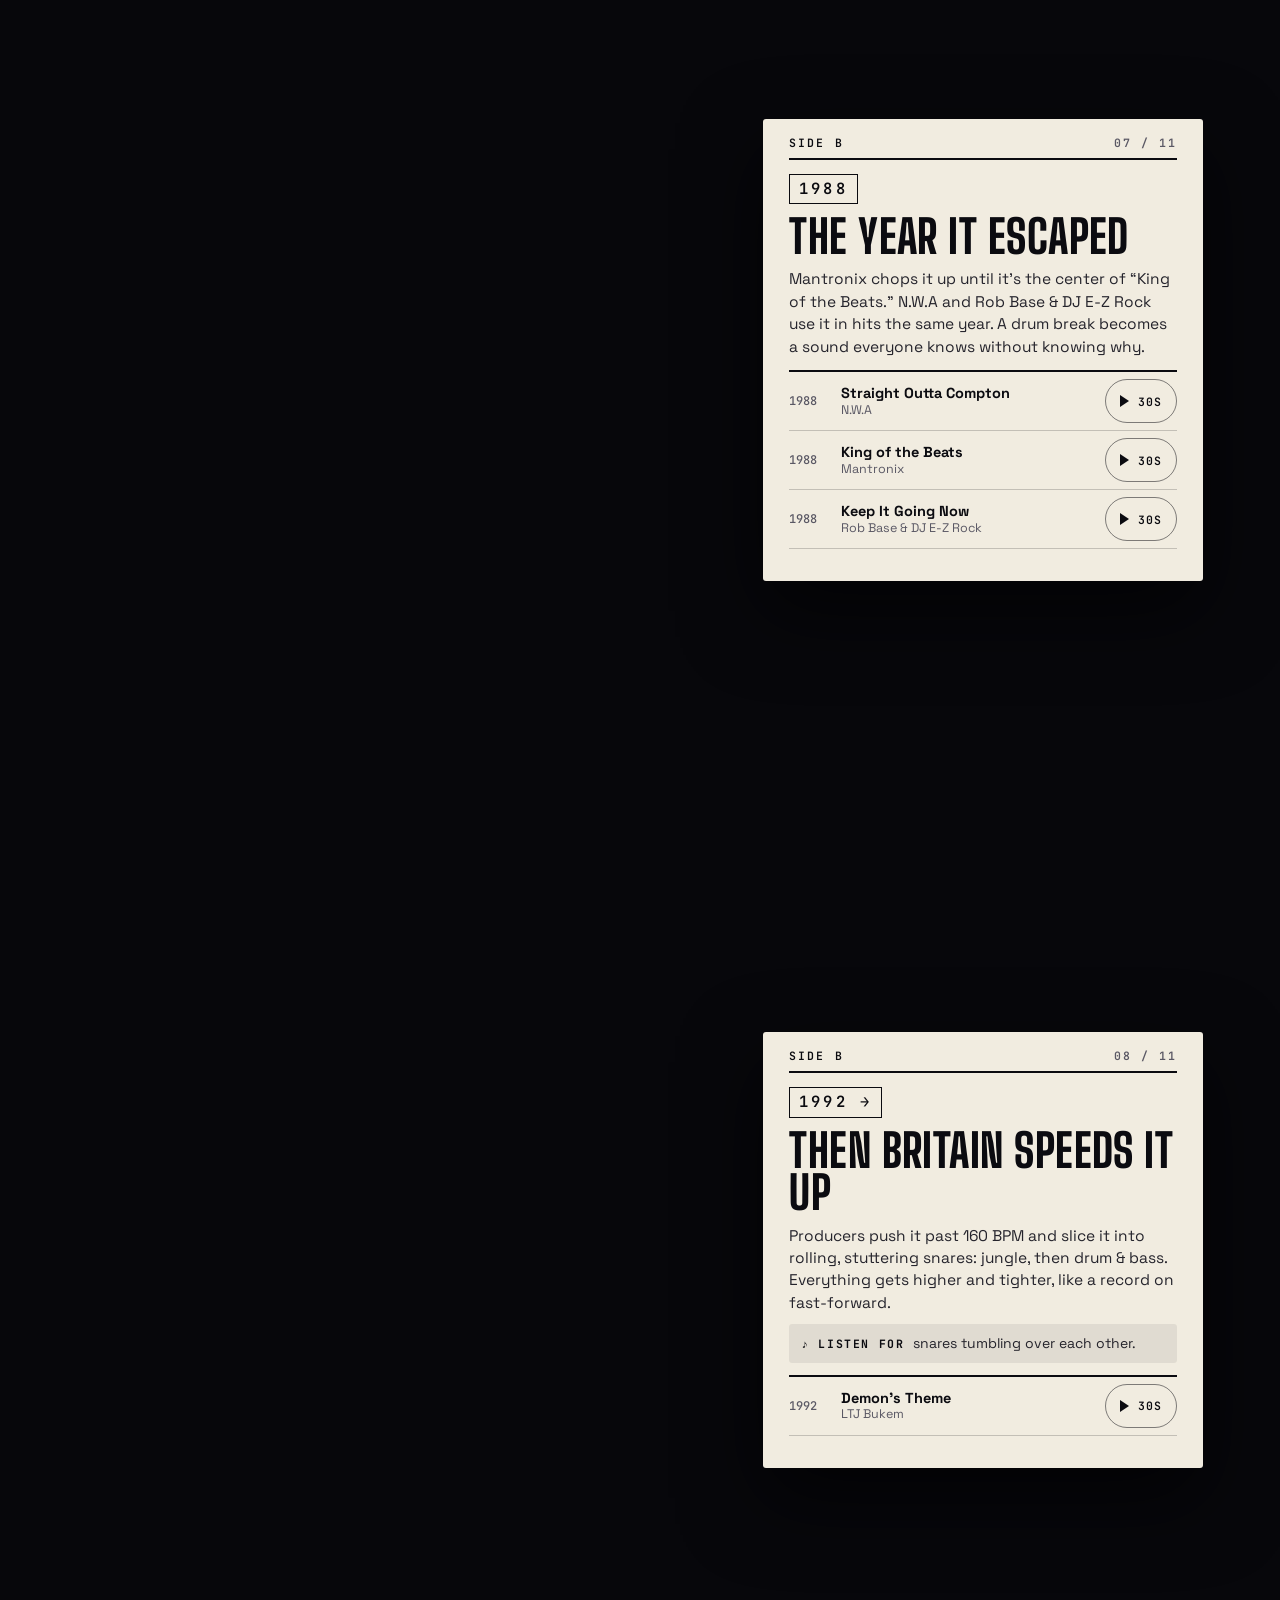
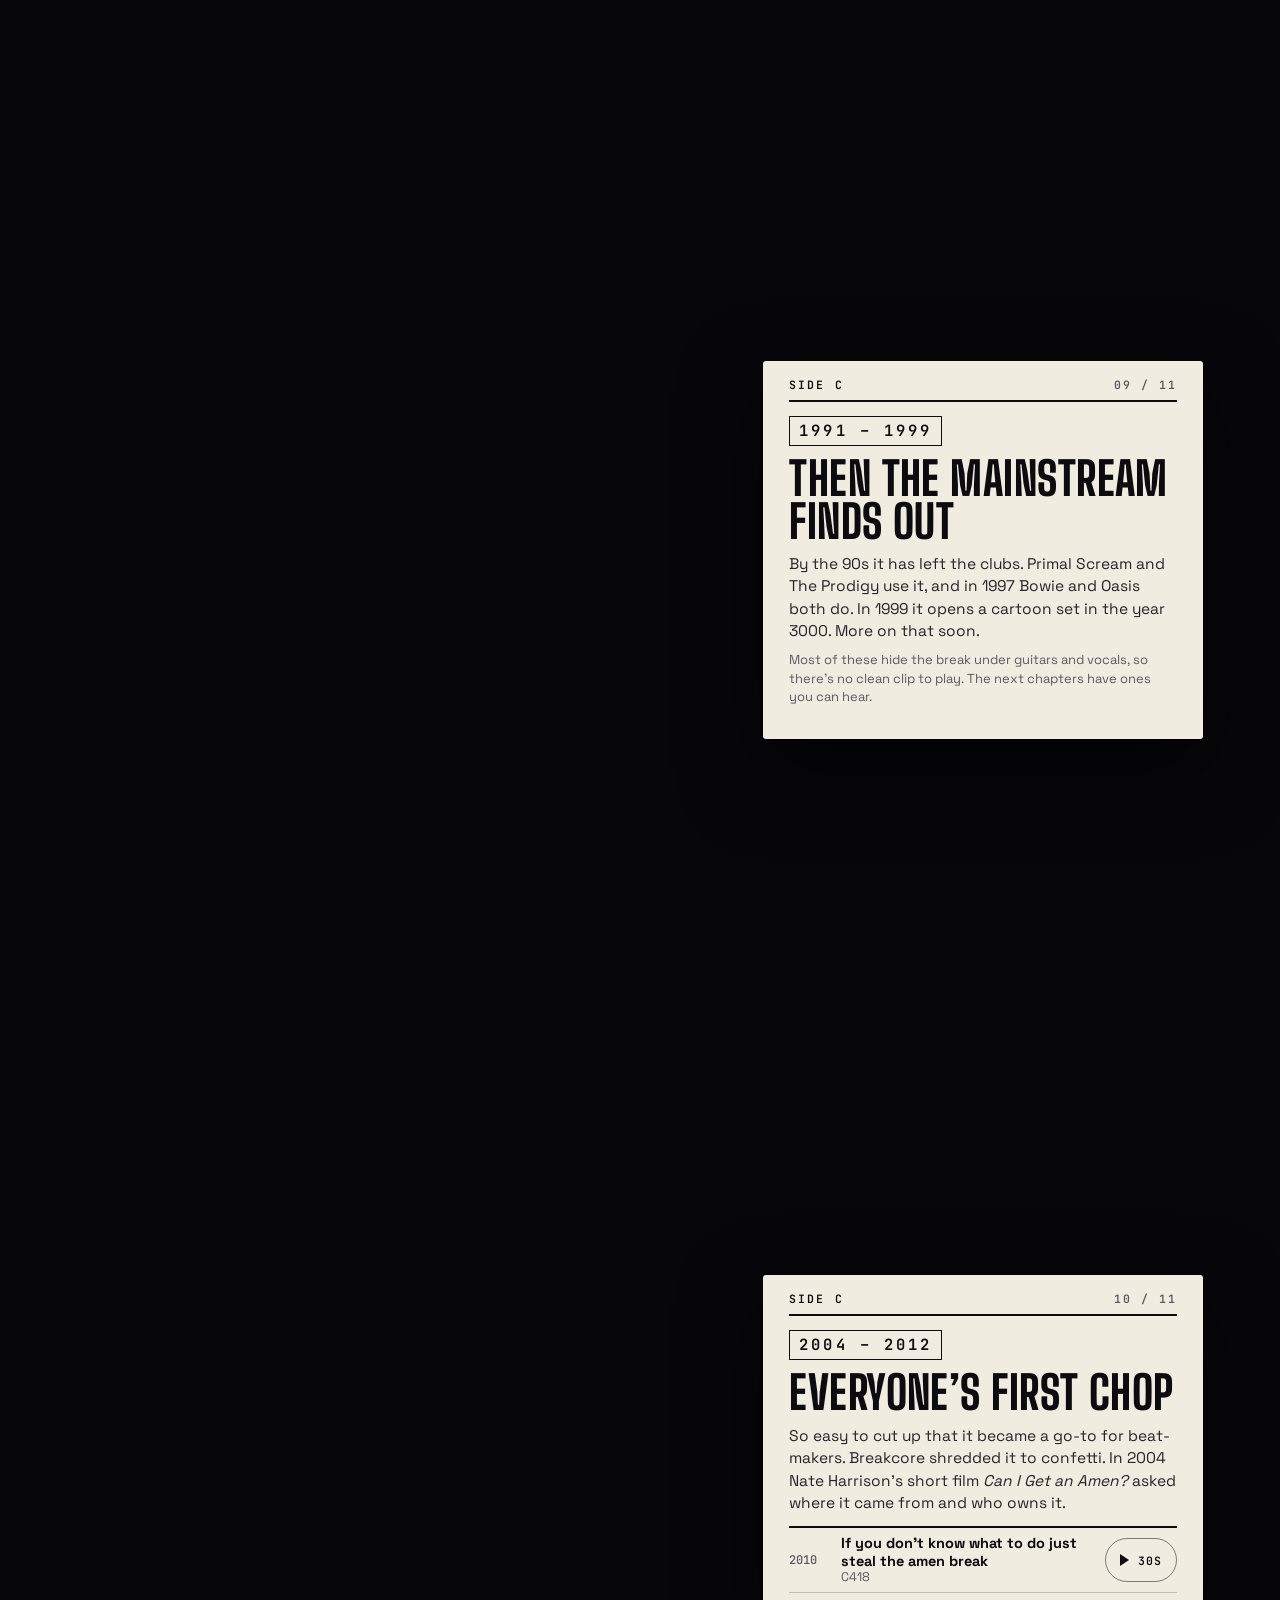
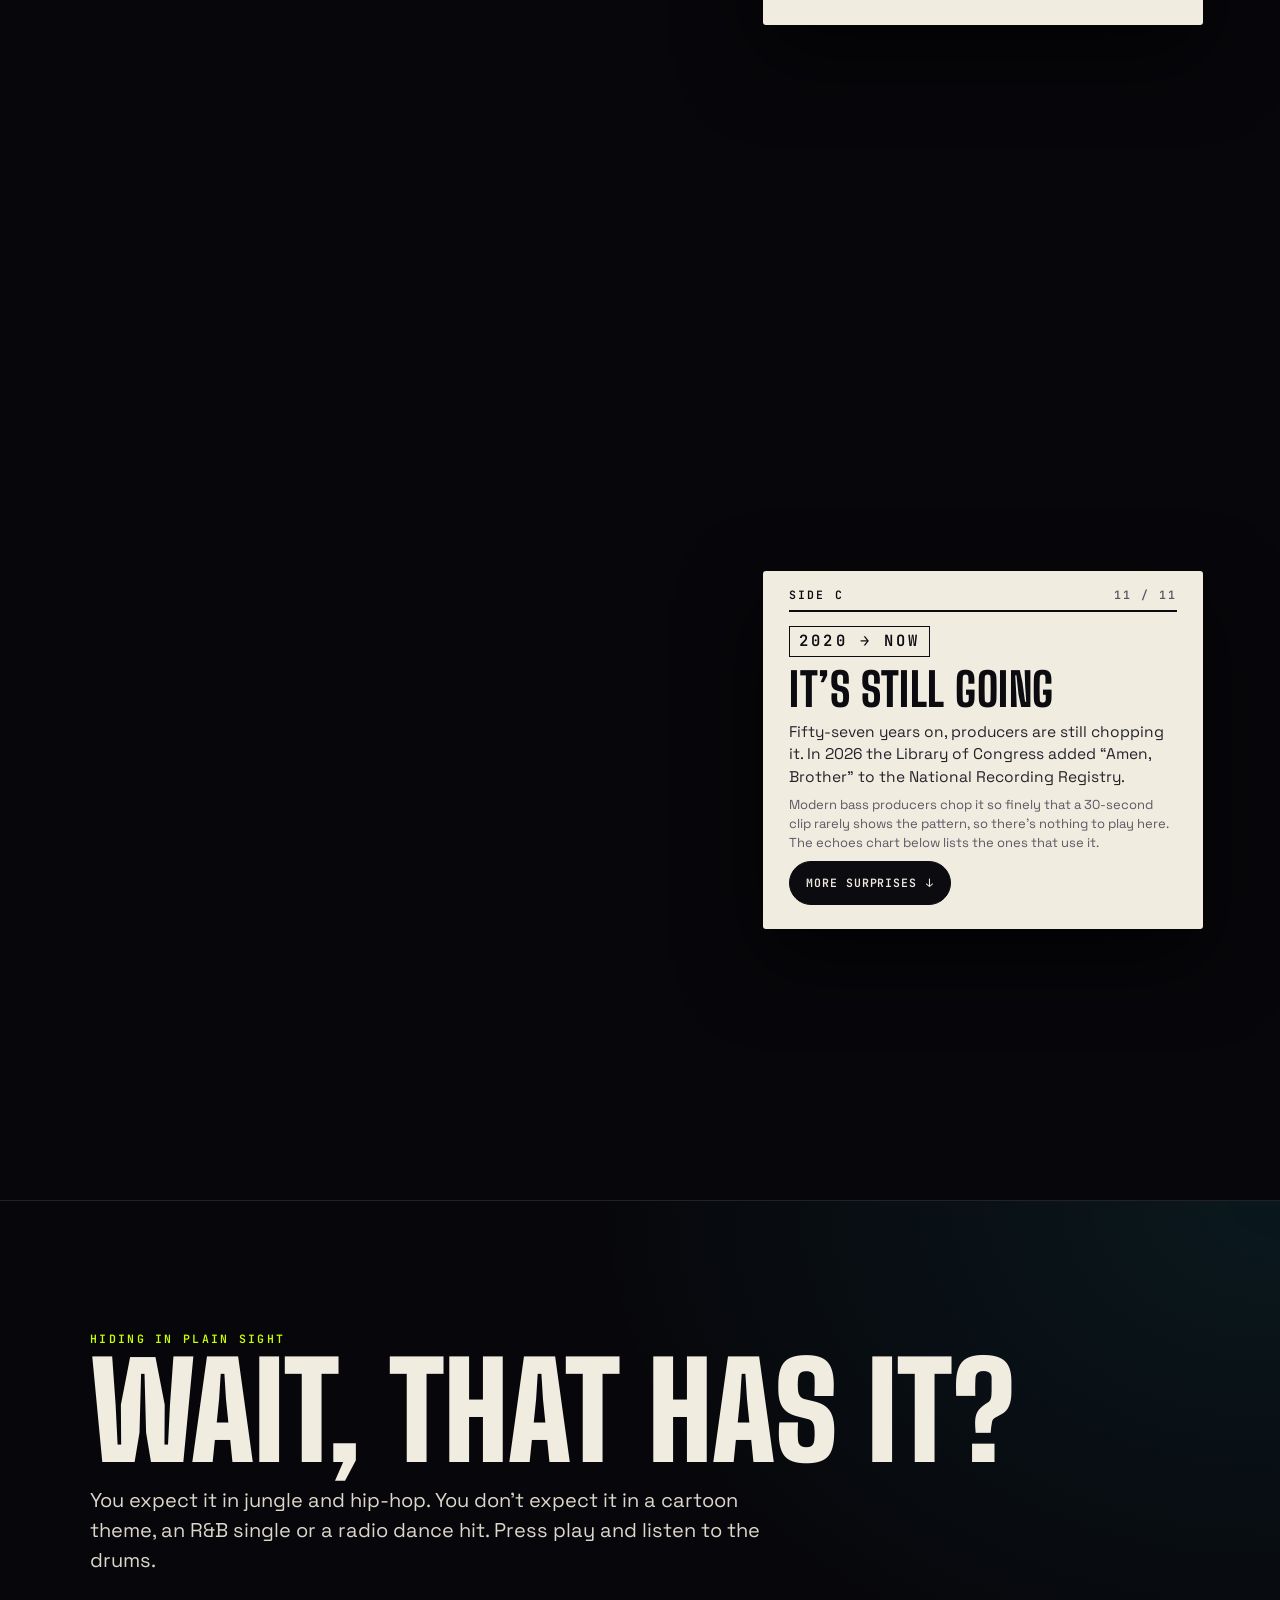
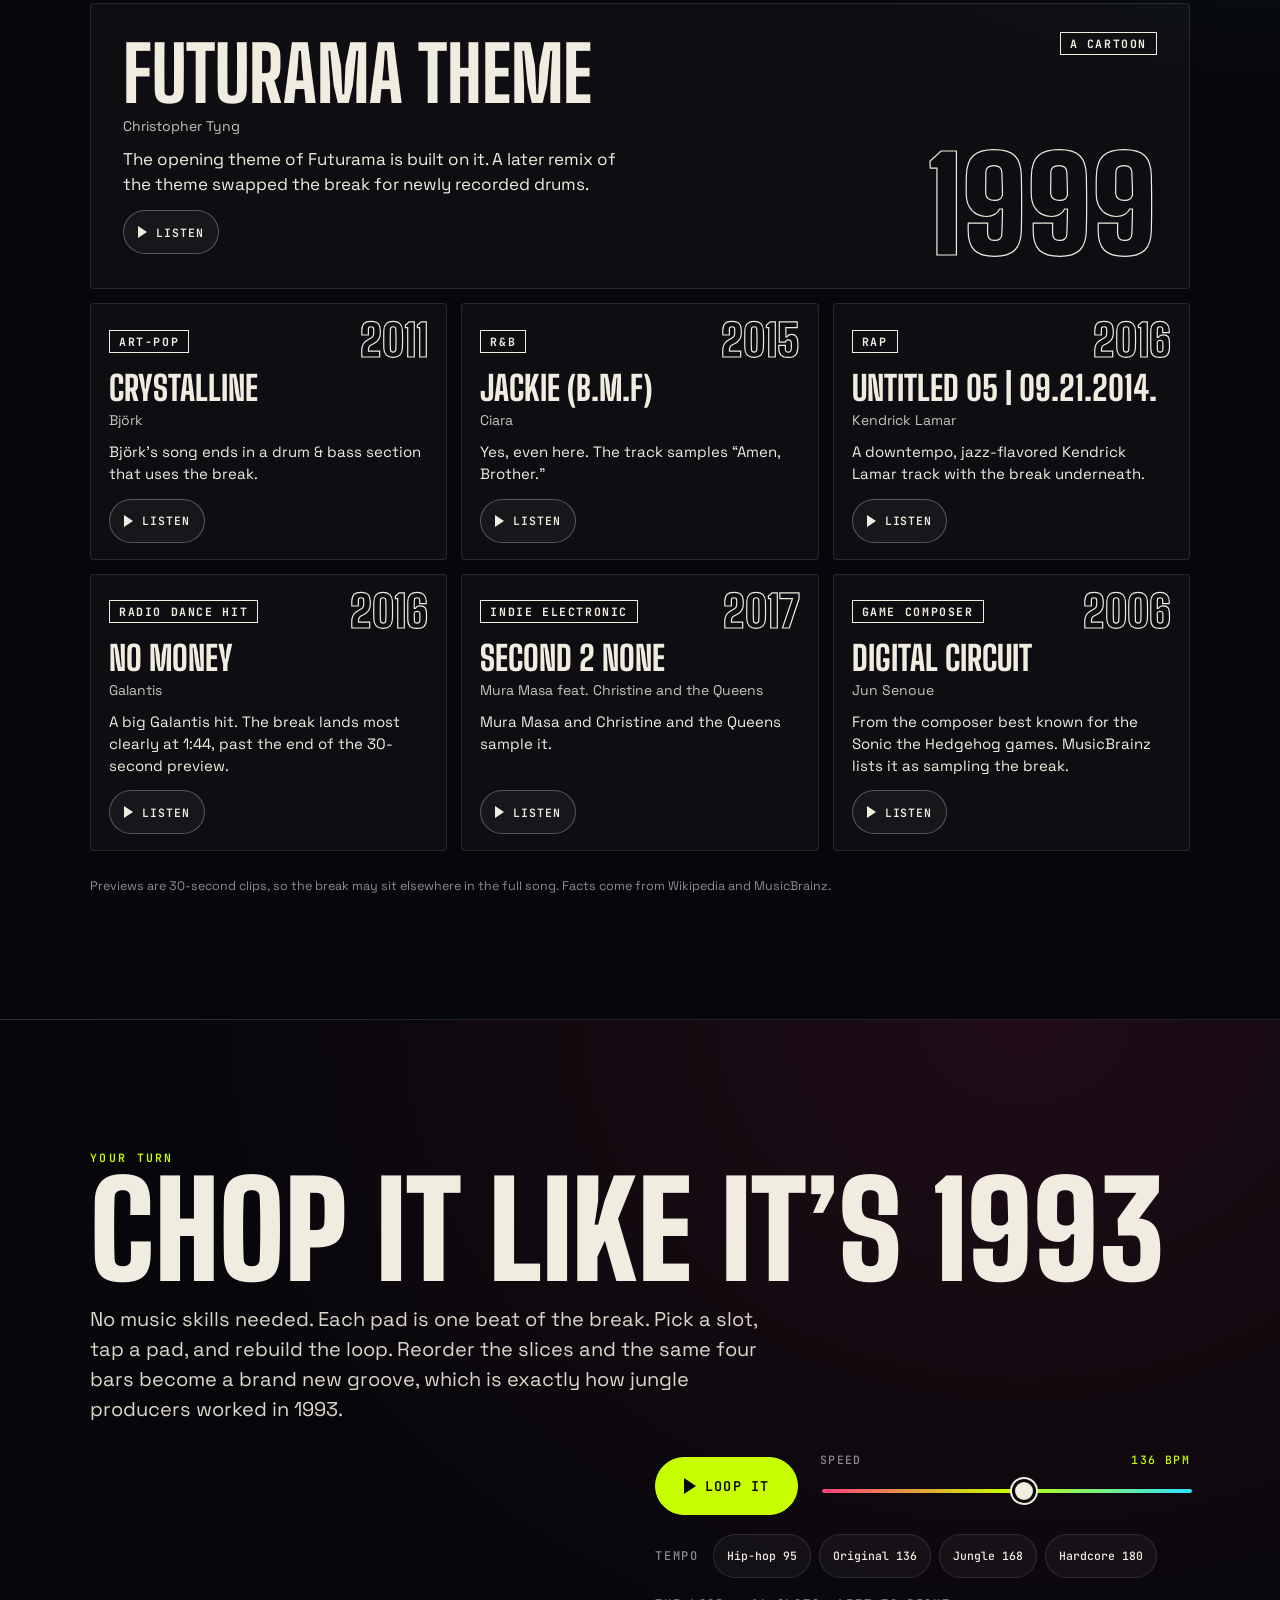
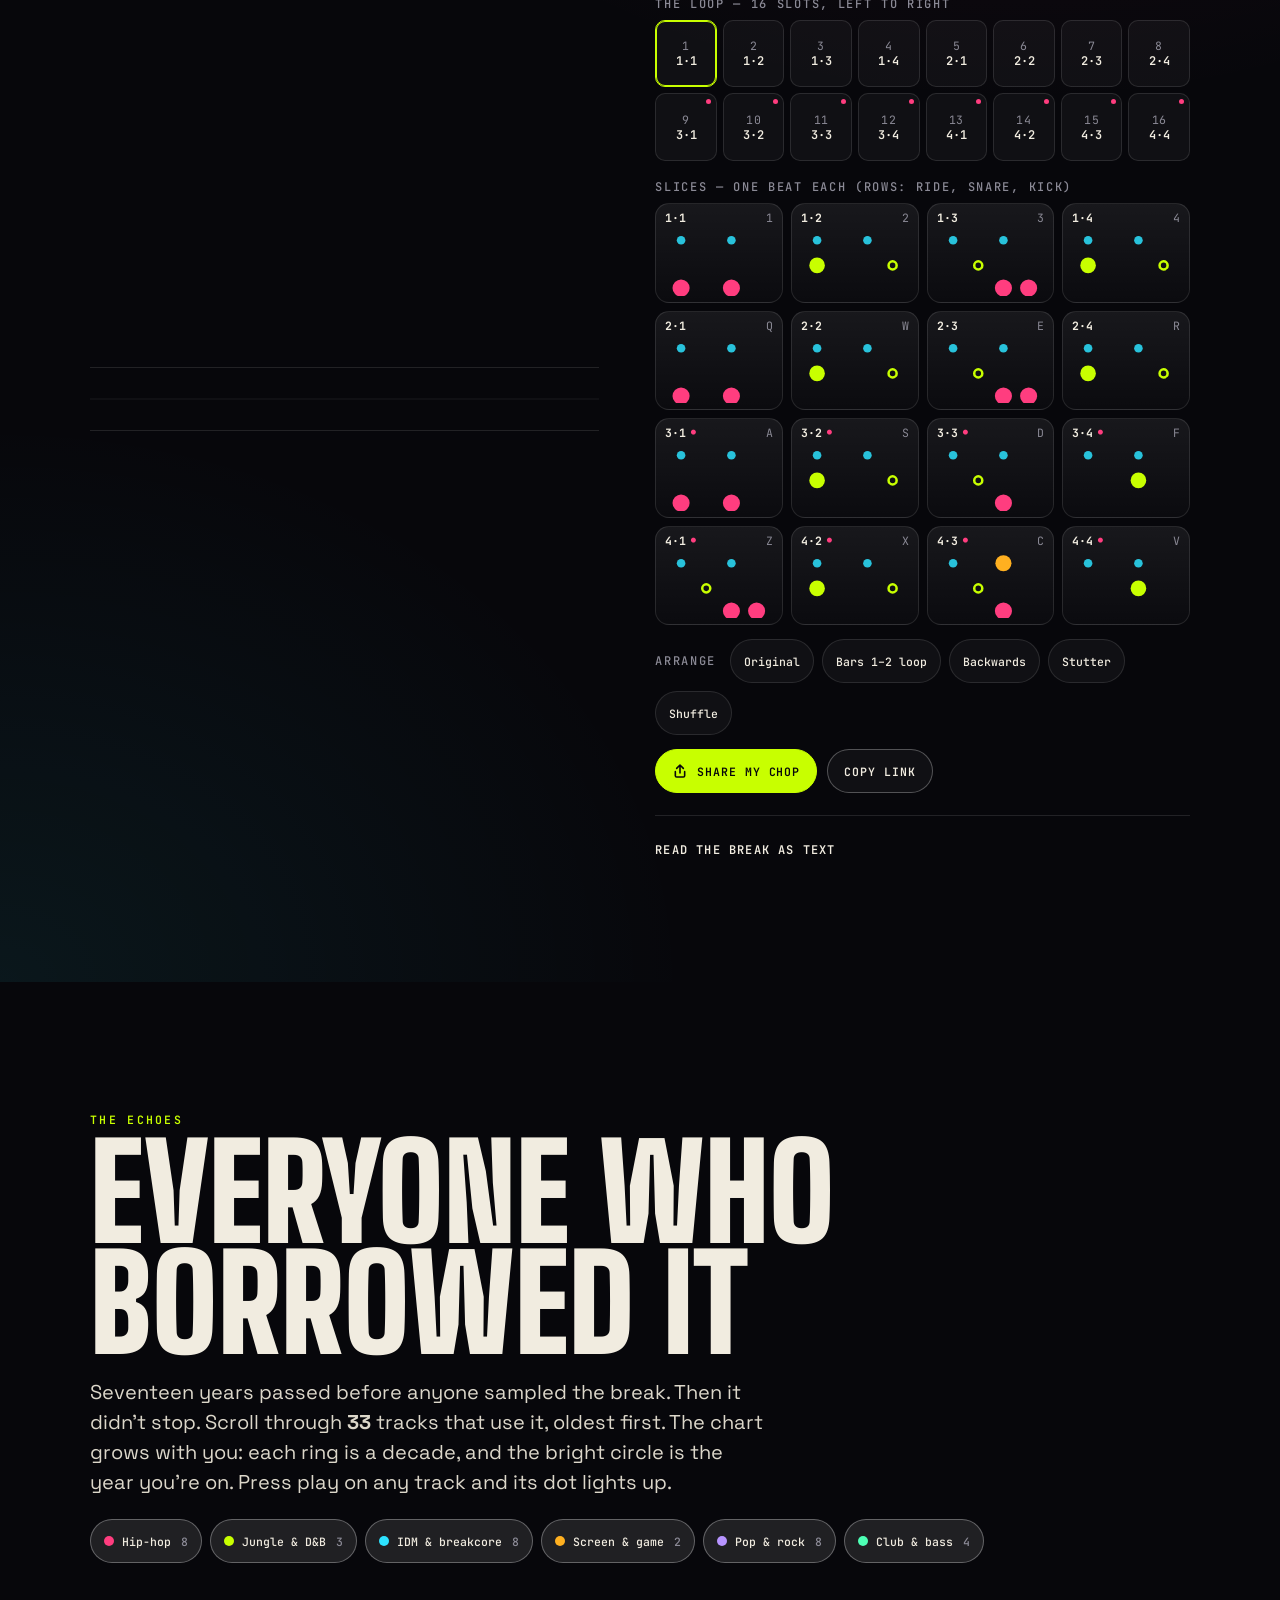
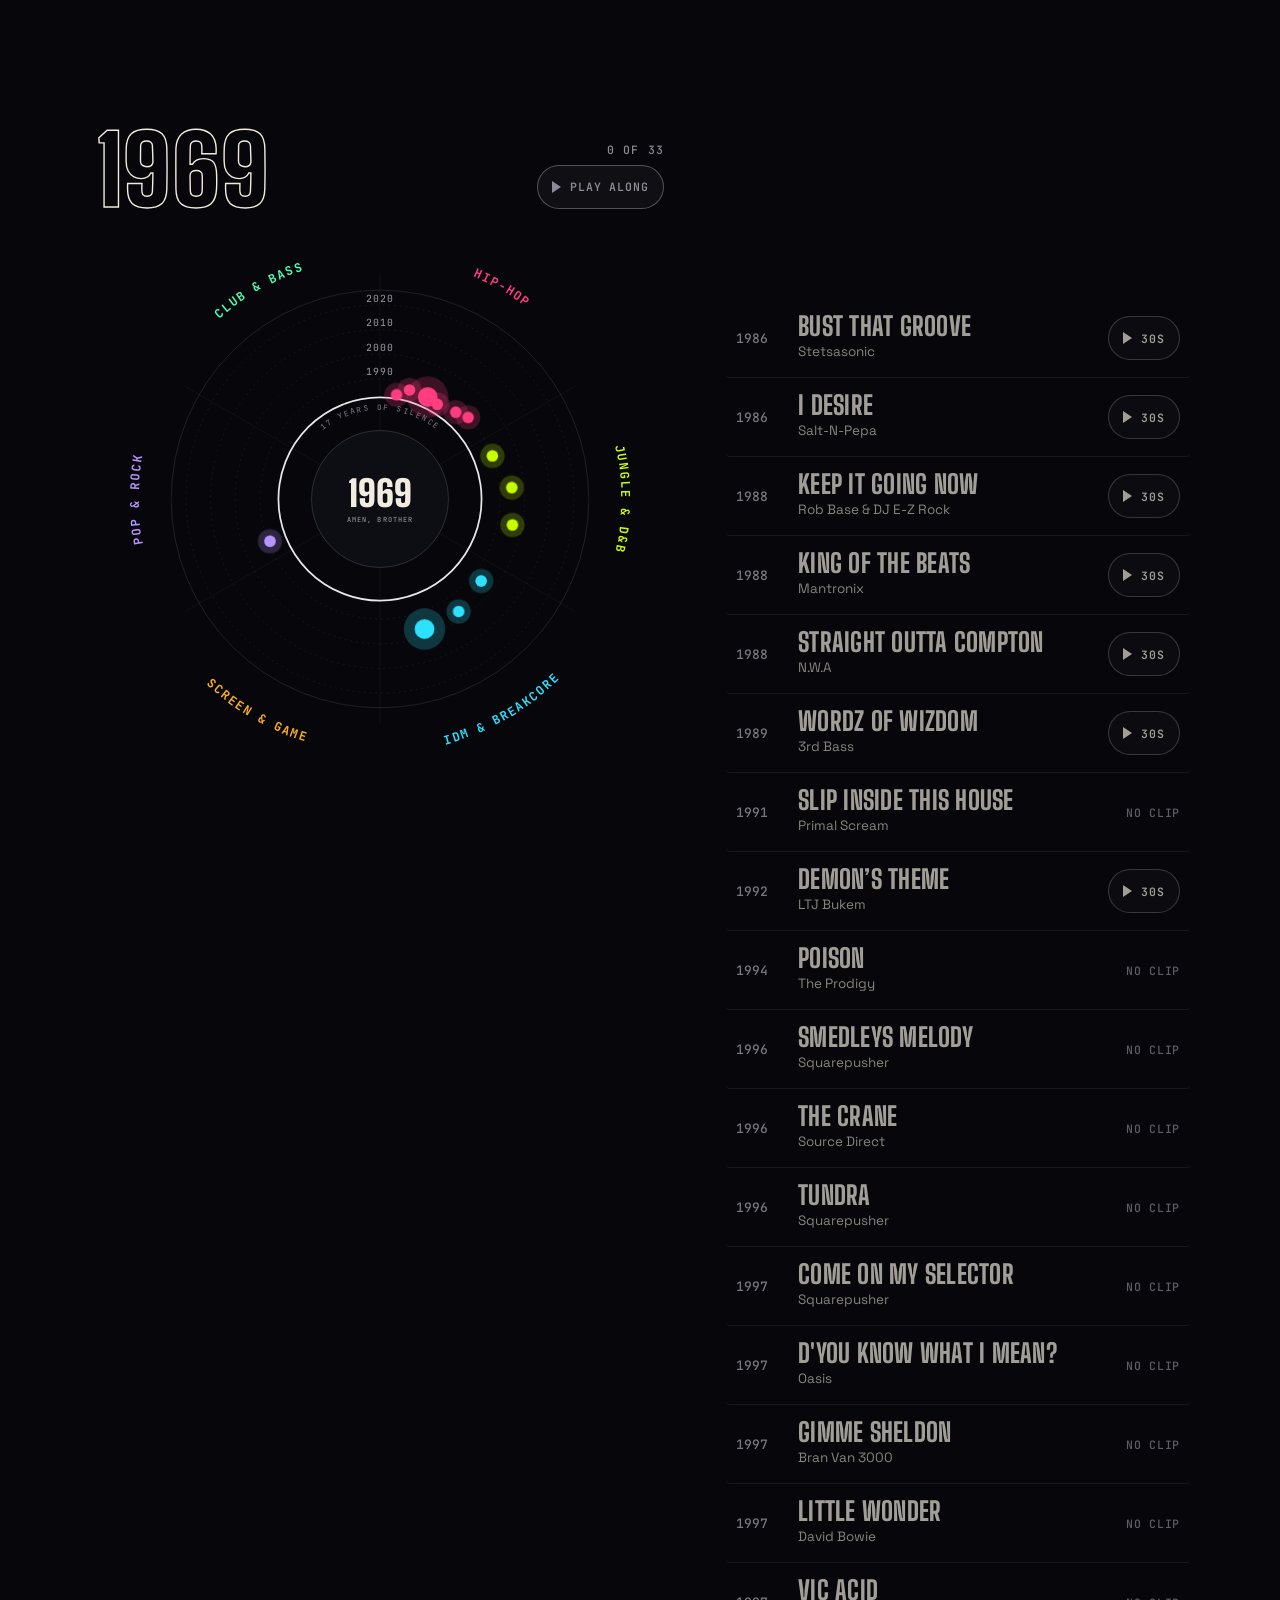
==== commit 5336bb24: "Add audio credits to the page and README Co-Authored-By: Claude Sonnet 5.5 <noreply@anthropic.com>" ====
--- a/index.html
+++ b/index.html
@@ -24,7 +24,7 @@
 <link rel="preconnect" href="https://fonts.googleapis.com">
 <link rel="preconnect" href="https://fonts.gstatic.com" crossorigin>
 <link href="https://fonts.googleapis.com/css2?family=Big+Shoulders+Display:wght@700;800;900&family=JetBrains+Mono:wght@400;500;700&family=Space+Grotesk:wght@400;500;700&display=swap" rel="stylesheet">
-<link rel="stylesheet" href="style.css?v=45">
+<link rel="stylesheet" href="style.css?v=46">
 </head>
 <body>
 <a class="skip" href="#main">Skip to the story</a>
@@ -308,7 +308,7 @@
         <li><a target="_blank" rel="noopener" href="https://musicbrainz.org/recording/61ef31c0-d65b-4d76-b9bb-80eec6e107de">MusicBrainz</a> &mdash; the &ldquo;samples material&rdquo; relationships (CC0).</li>
         <li><a target="_blank" rel="noopener" href="https://ethanhein.substack.com/p/building-the-amen-break">Ethan Hein, &ldquo;Building the Amen break&rdquo;</a> and <a target="_blank" rel="noopener" href="https://audiolabs-erlangen.com/resources/MIR/2016-IEEE-TASLP-DrumSeparation/AmenBreak">AudioLabs Erlangen</a> &mdash; the bar-by-bar pattern.</li>
         <li><a target="_blank" rel="noopener" href="https://www.cbsnews.com/news/national-recording-registry-2026-taylor-swift-beyonce-ray-charles/">CBS News</a> &mdash; the 2026 National Recording Registry class.</li>
-        <li>30-second previews via the Apple iTunes Search API. The drums on this page are synthesized and are not the 1969 recording.</li>
+        <li>The 30-second clips are Apple&rsquo;s promotional previews, included here for commentary and education. All recordings belong to their respective artists and rights holders; every track links out to Apple Music and YouTube. The drums on this page are synthesized and are not the 1969 recording.</li>
       </ul>
     </div>
     <p class="end"><a href="#top">&uarr; Back to the record</a></p>
@@ -316,10 +316,10 @@
 </section>
 </main>
 
-<script src="tracks.js?v=45"></script>
-<script src="audio.js?v=45"></script>
-<script src="engine.js?v=45"></script>
-<script src="wheel.js?v=45"></script>
-<script src="app.js?v=45"></script>
+<script src="tracks.js?v=46"></script>
+<script src="audio.js?v=46"></script>
+<script src="engine.js?v=46"></script>
+<script src="wheel.js?v=46"></script>
+<script src="app.js?v=46"></script>
 </body>
 </html>
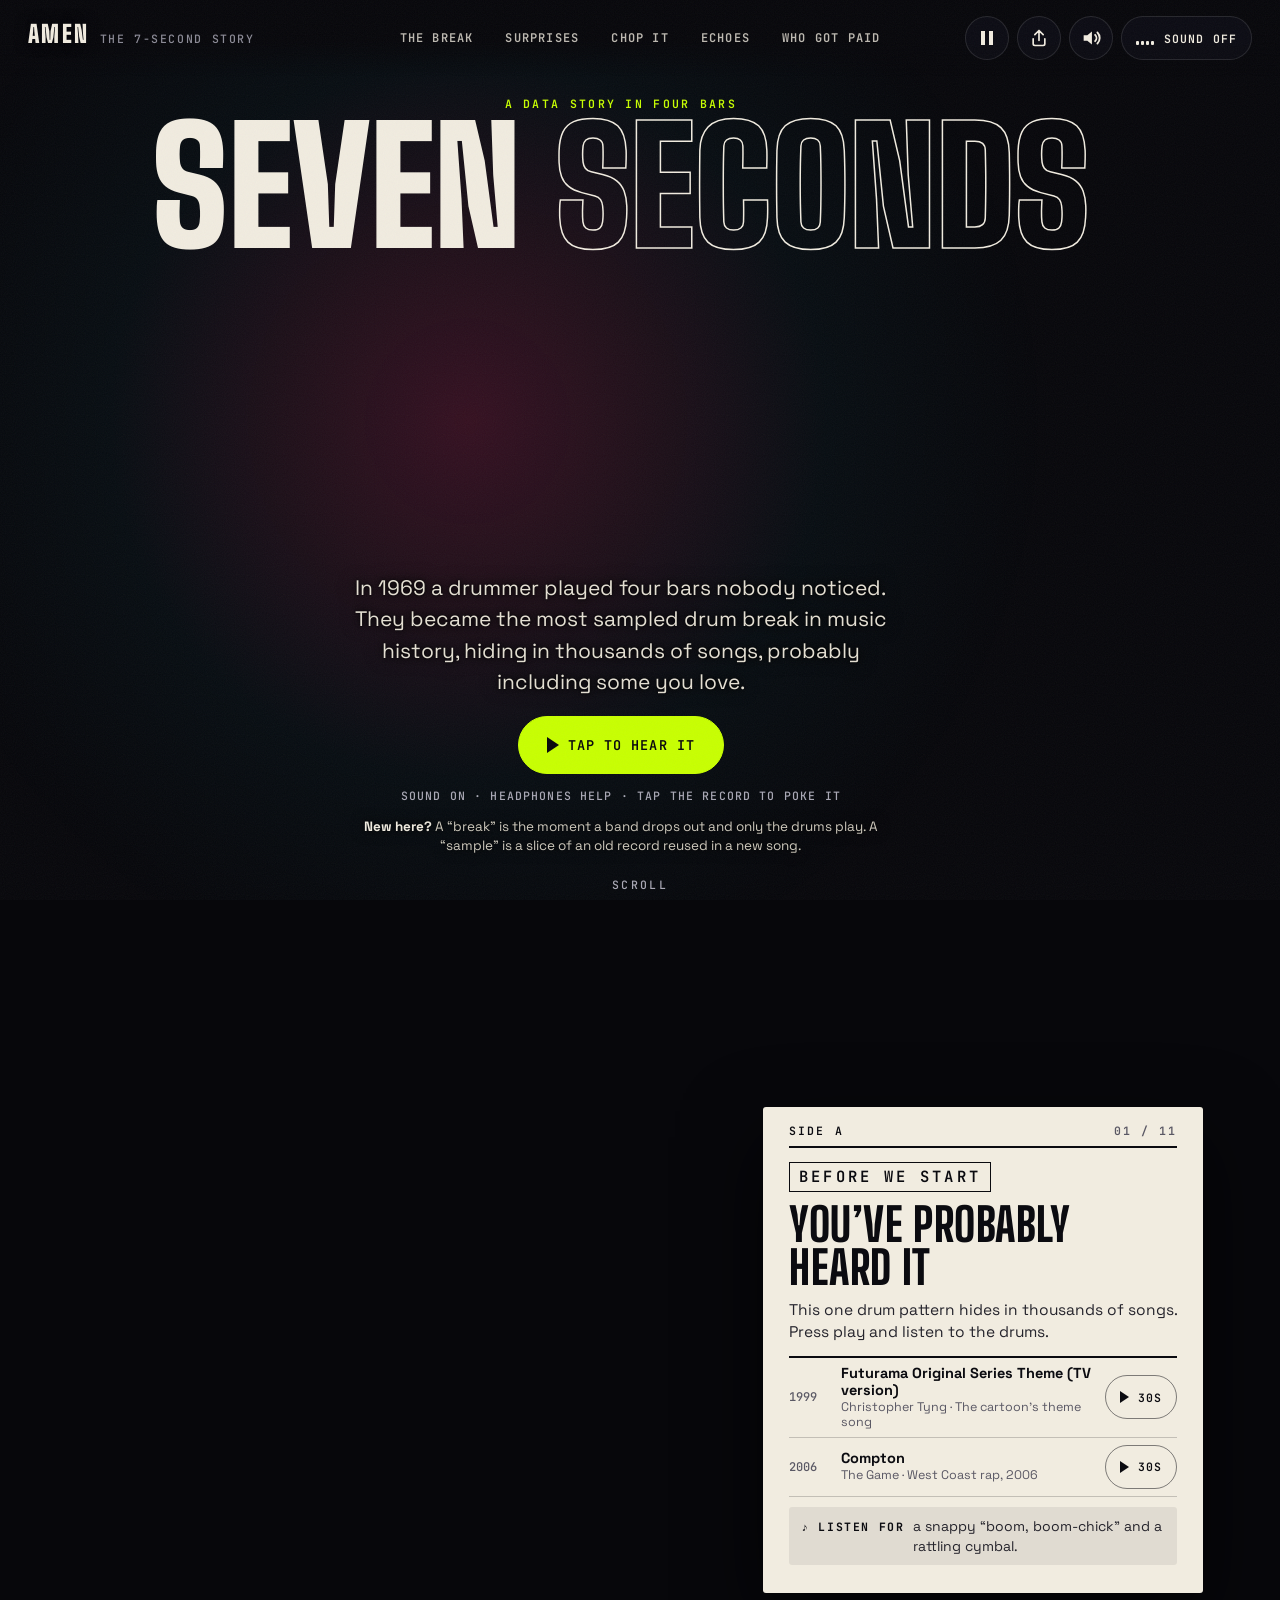
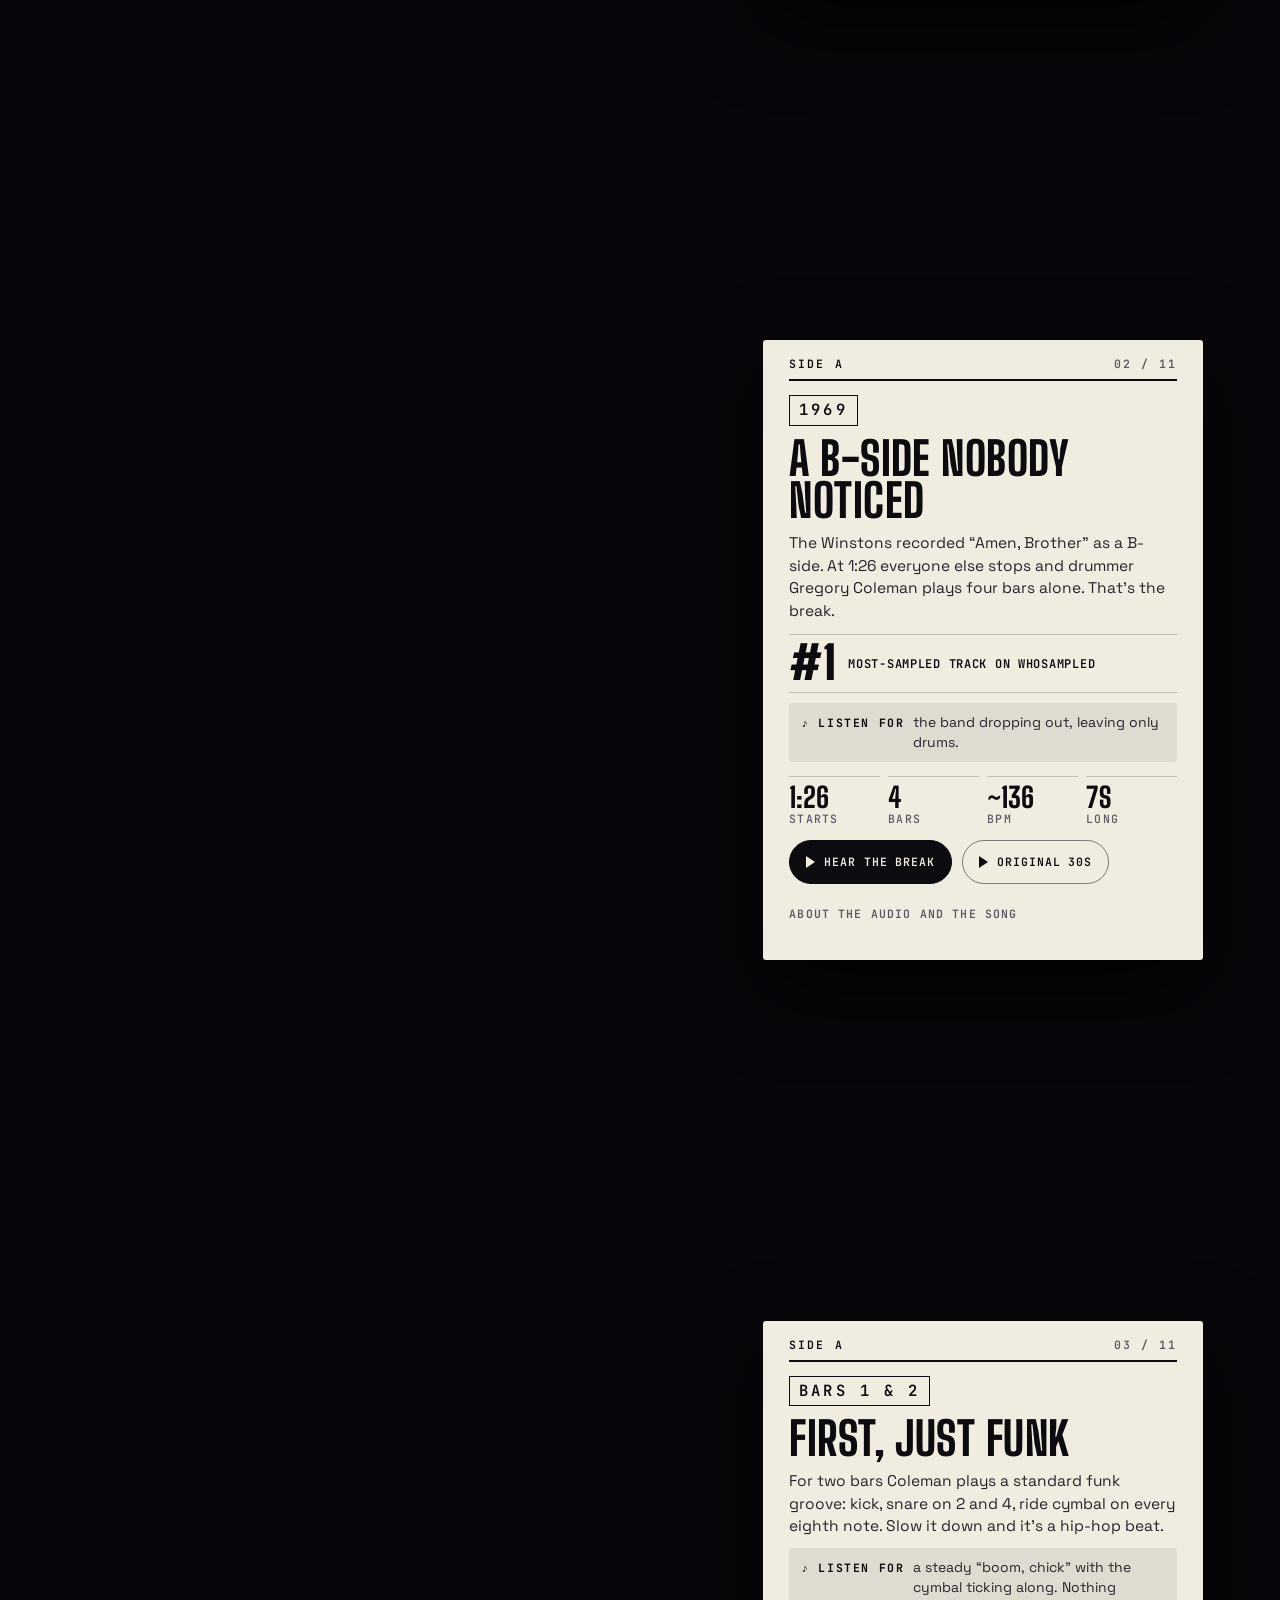
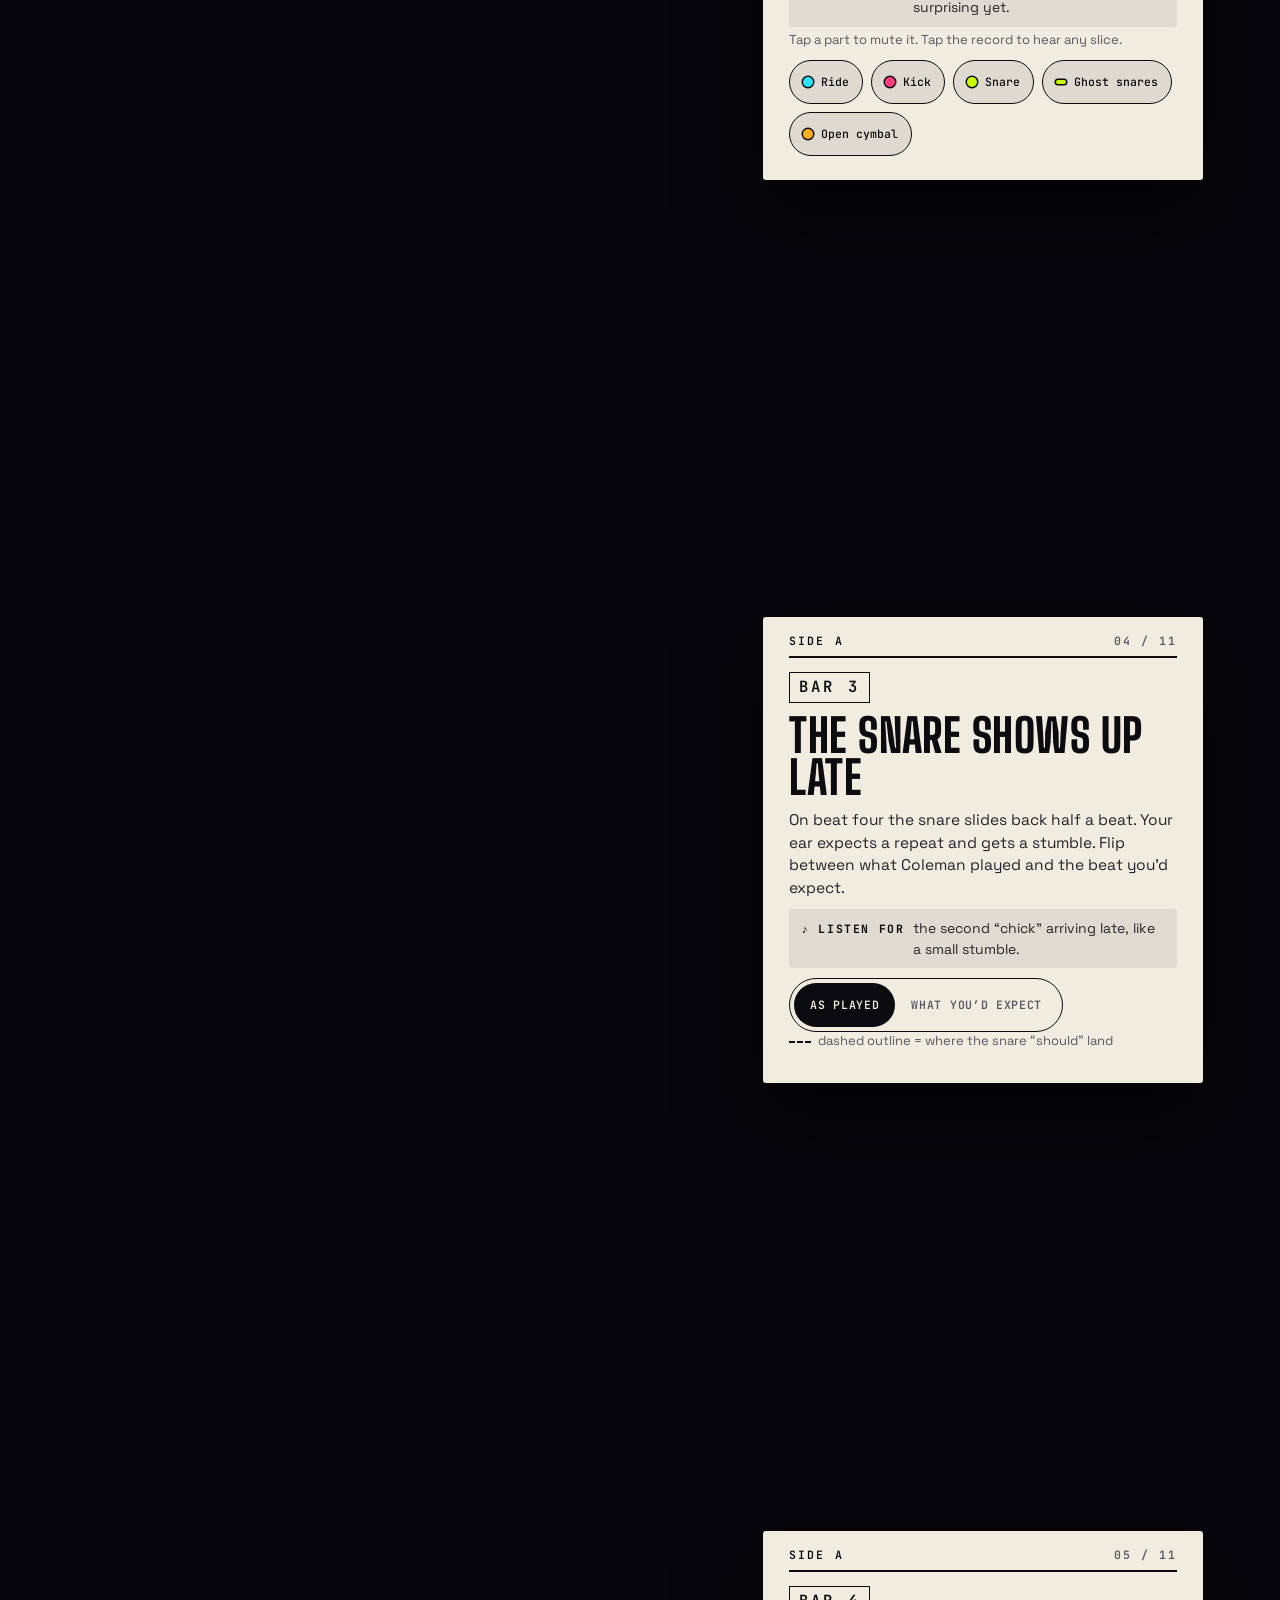
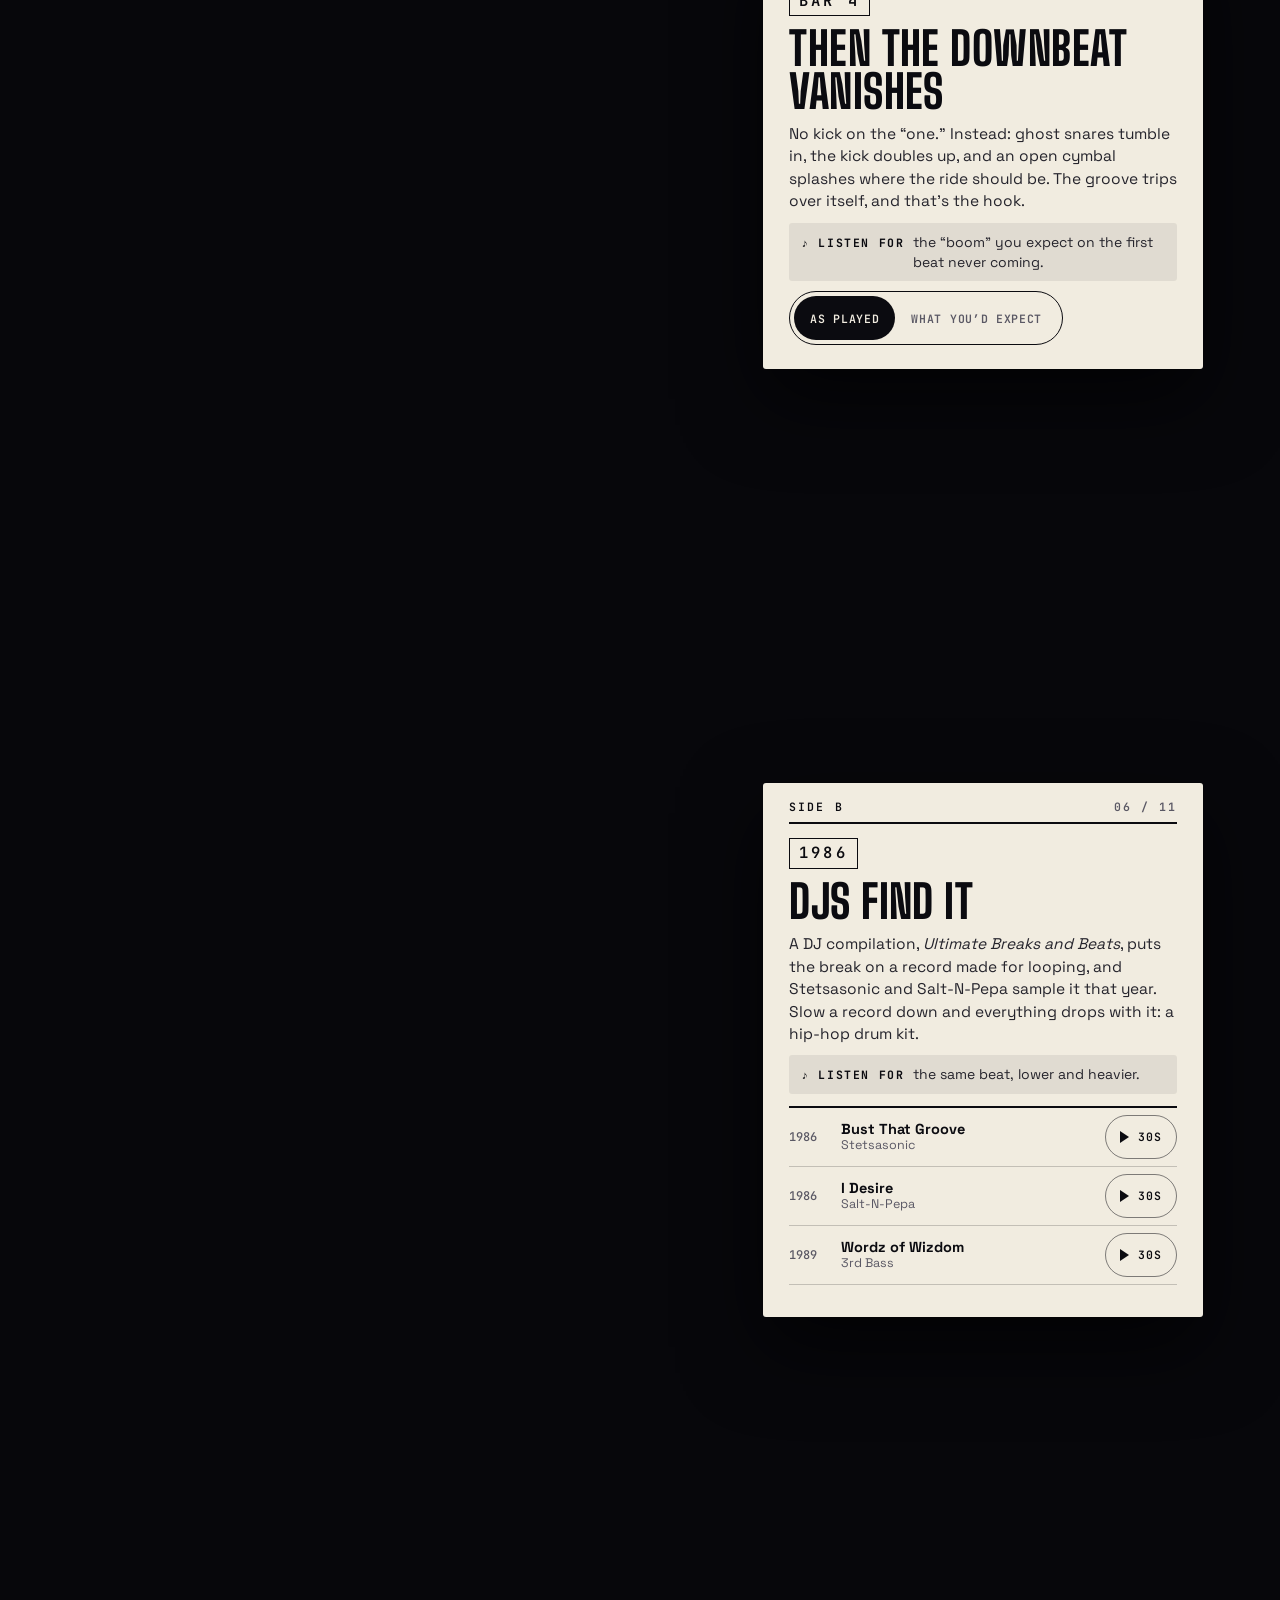
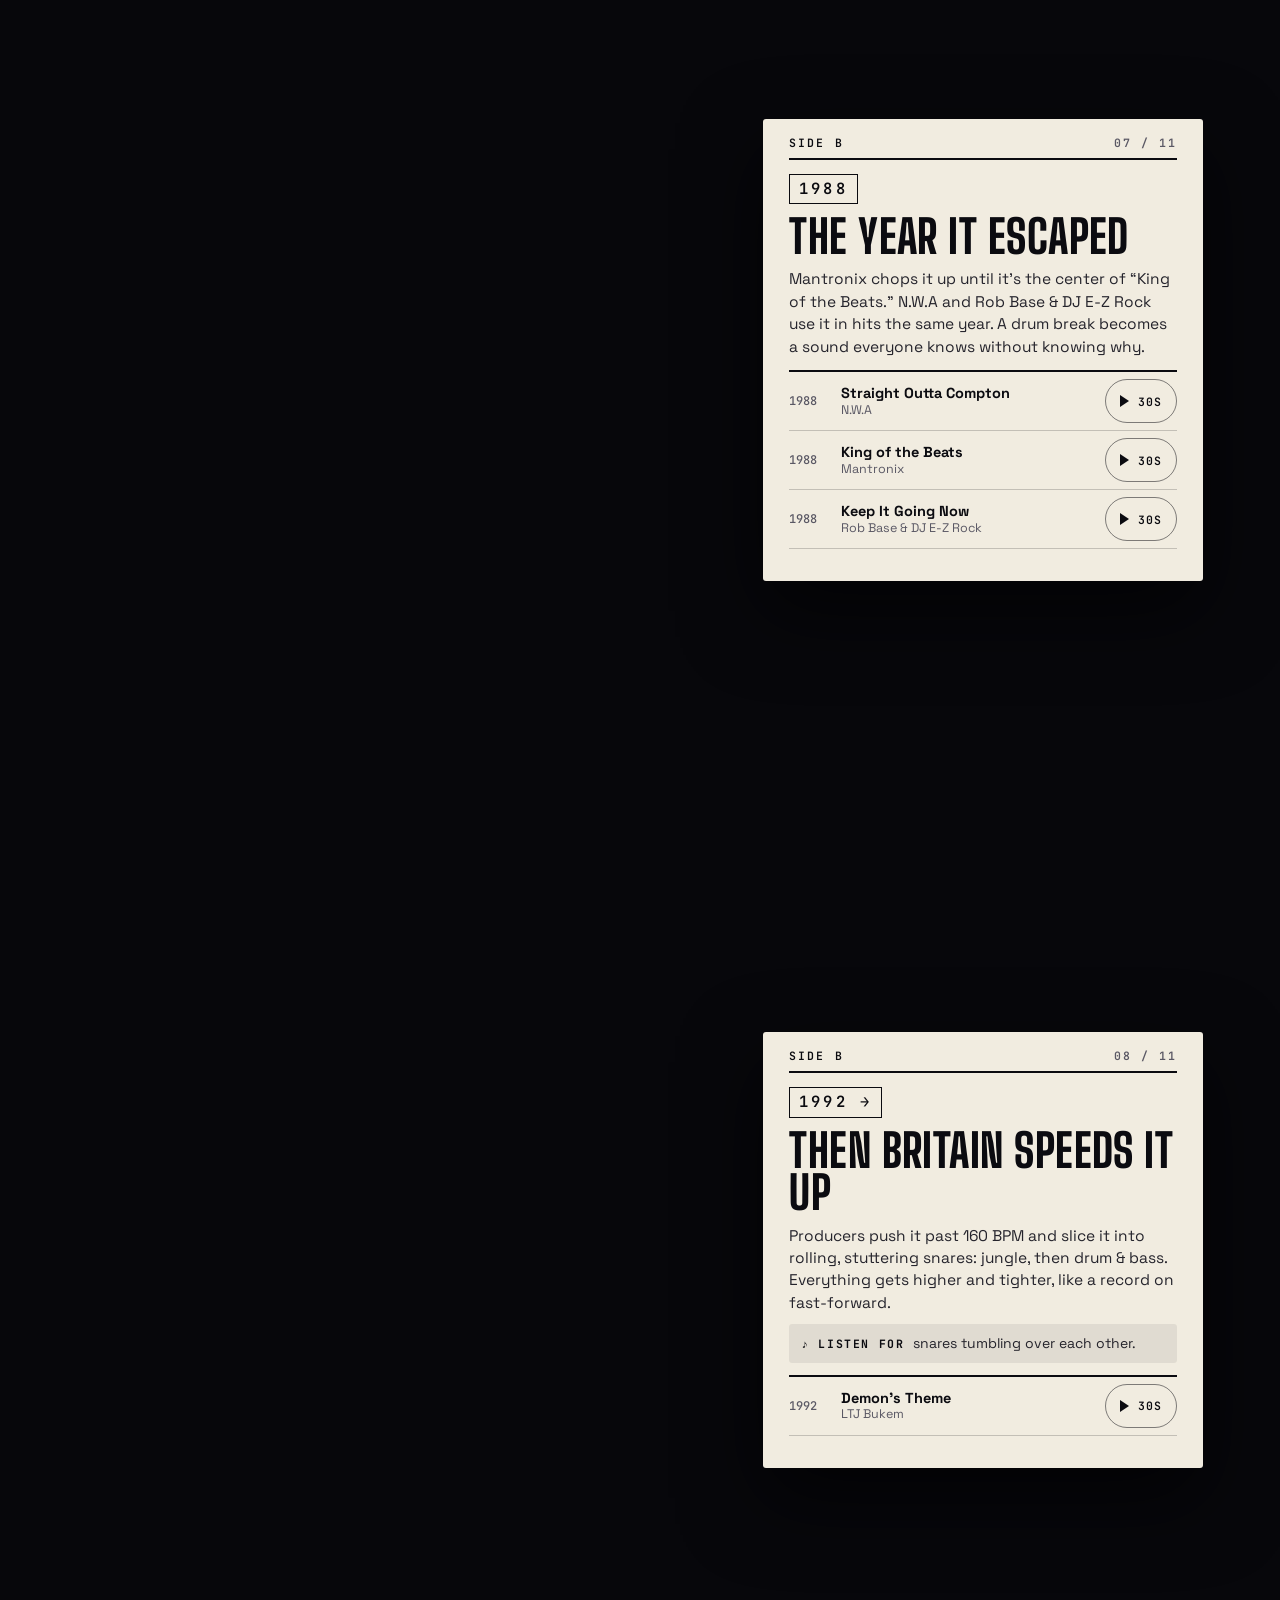
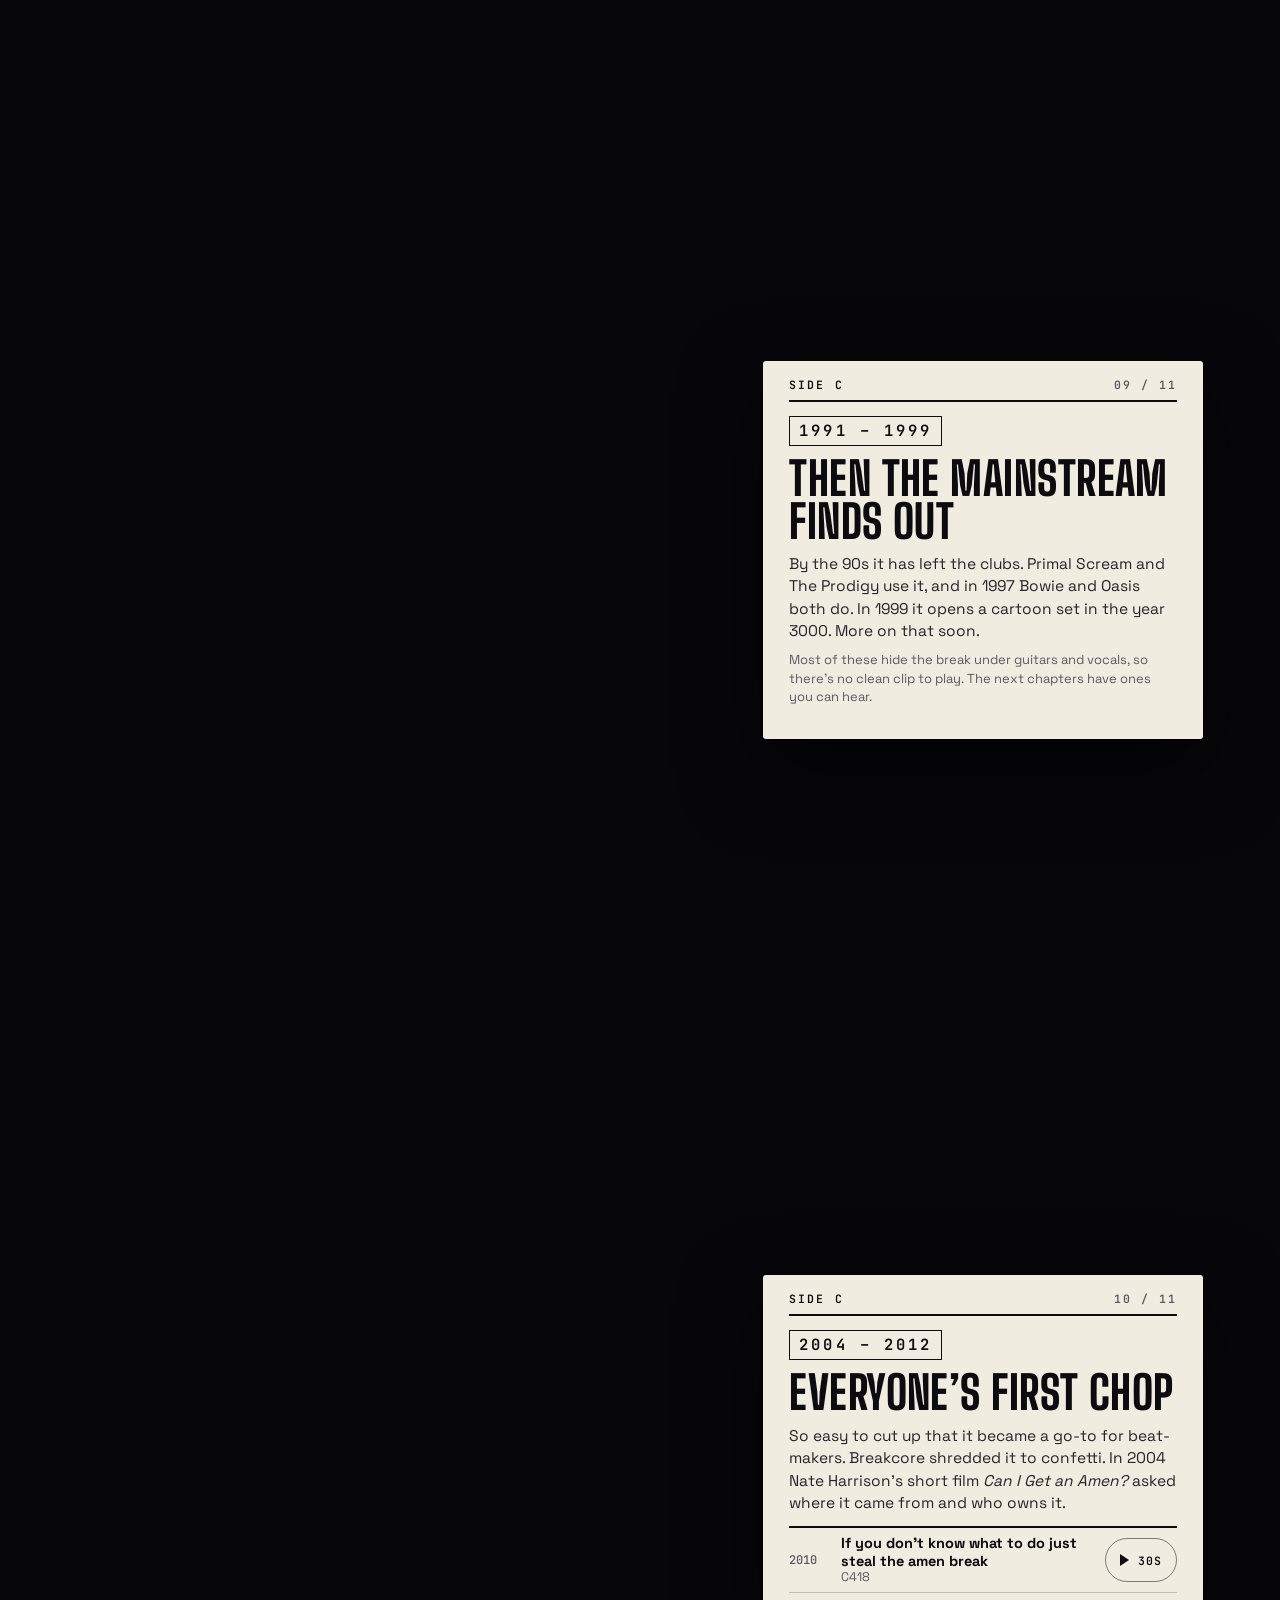
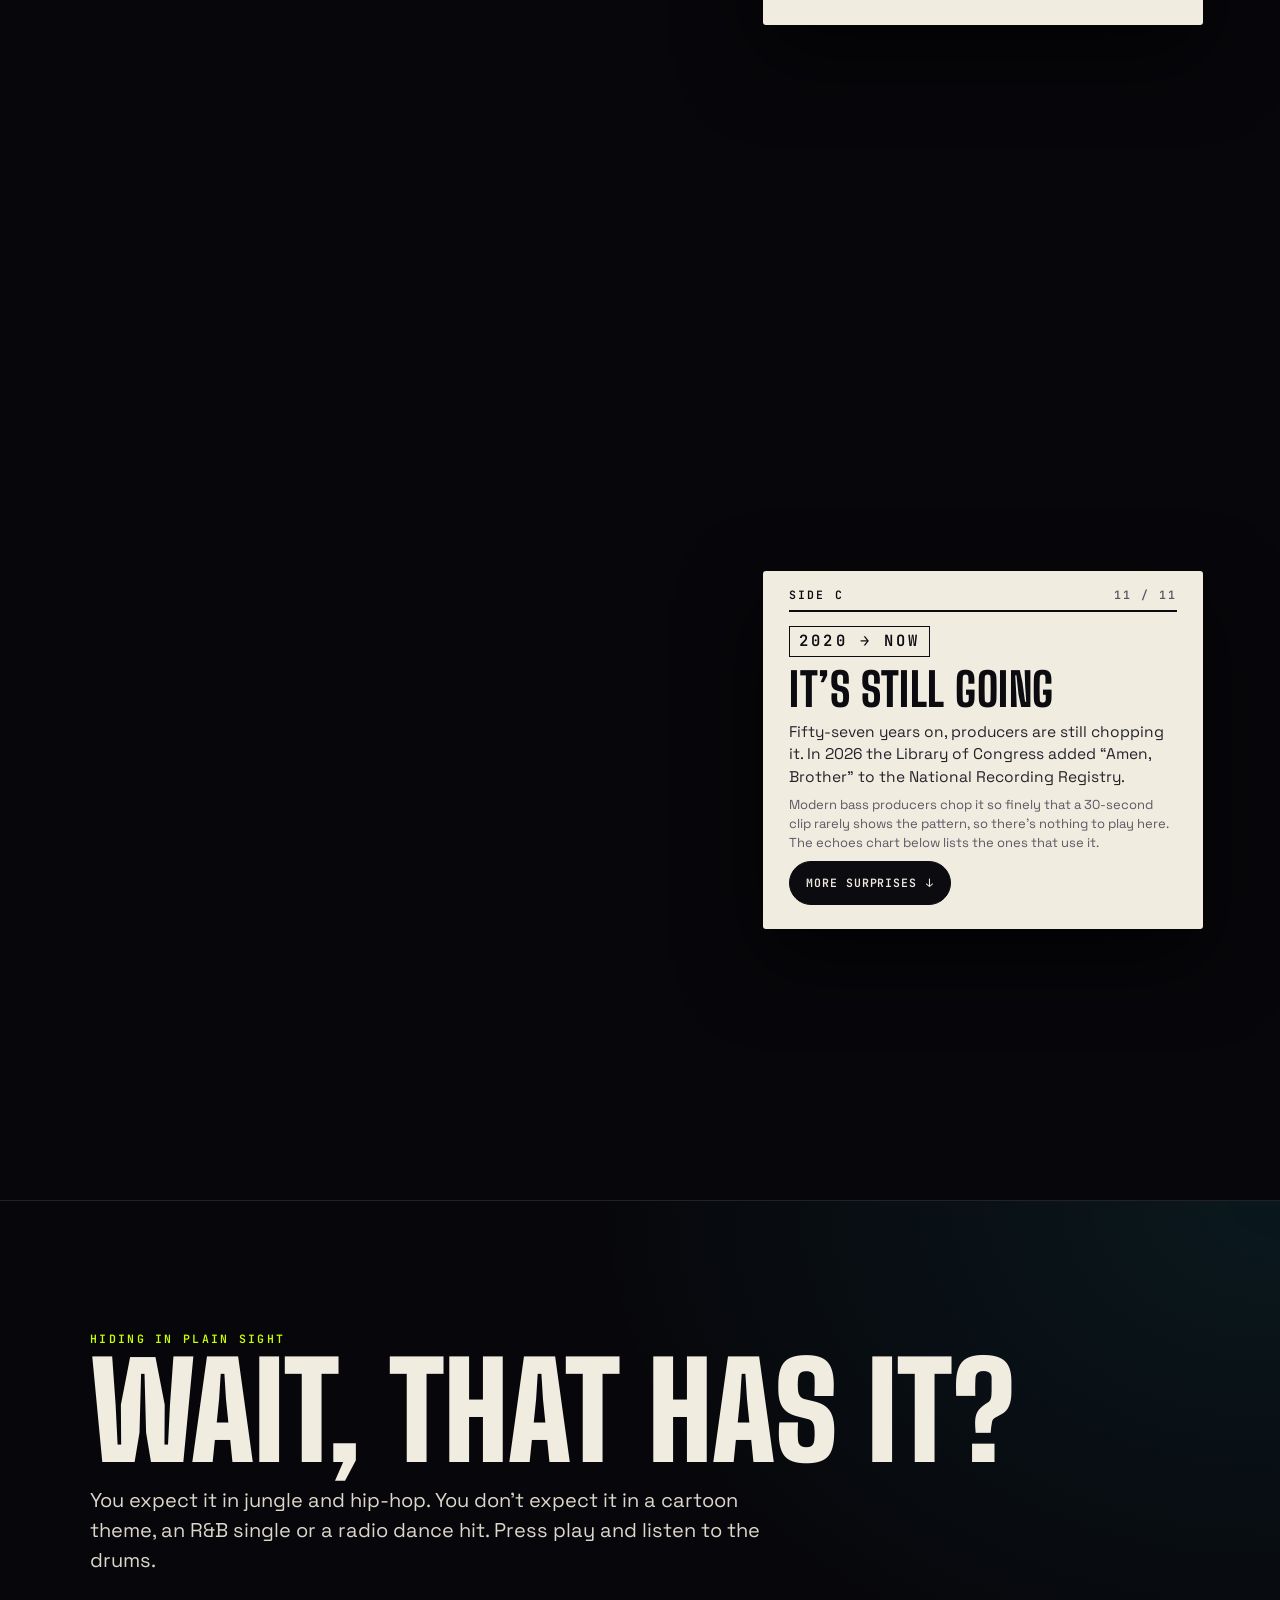
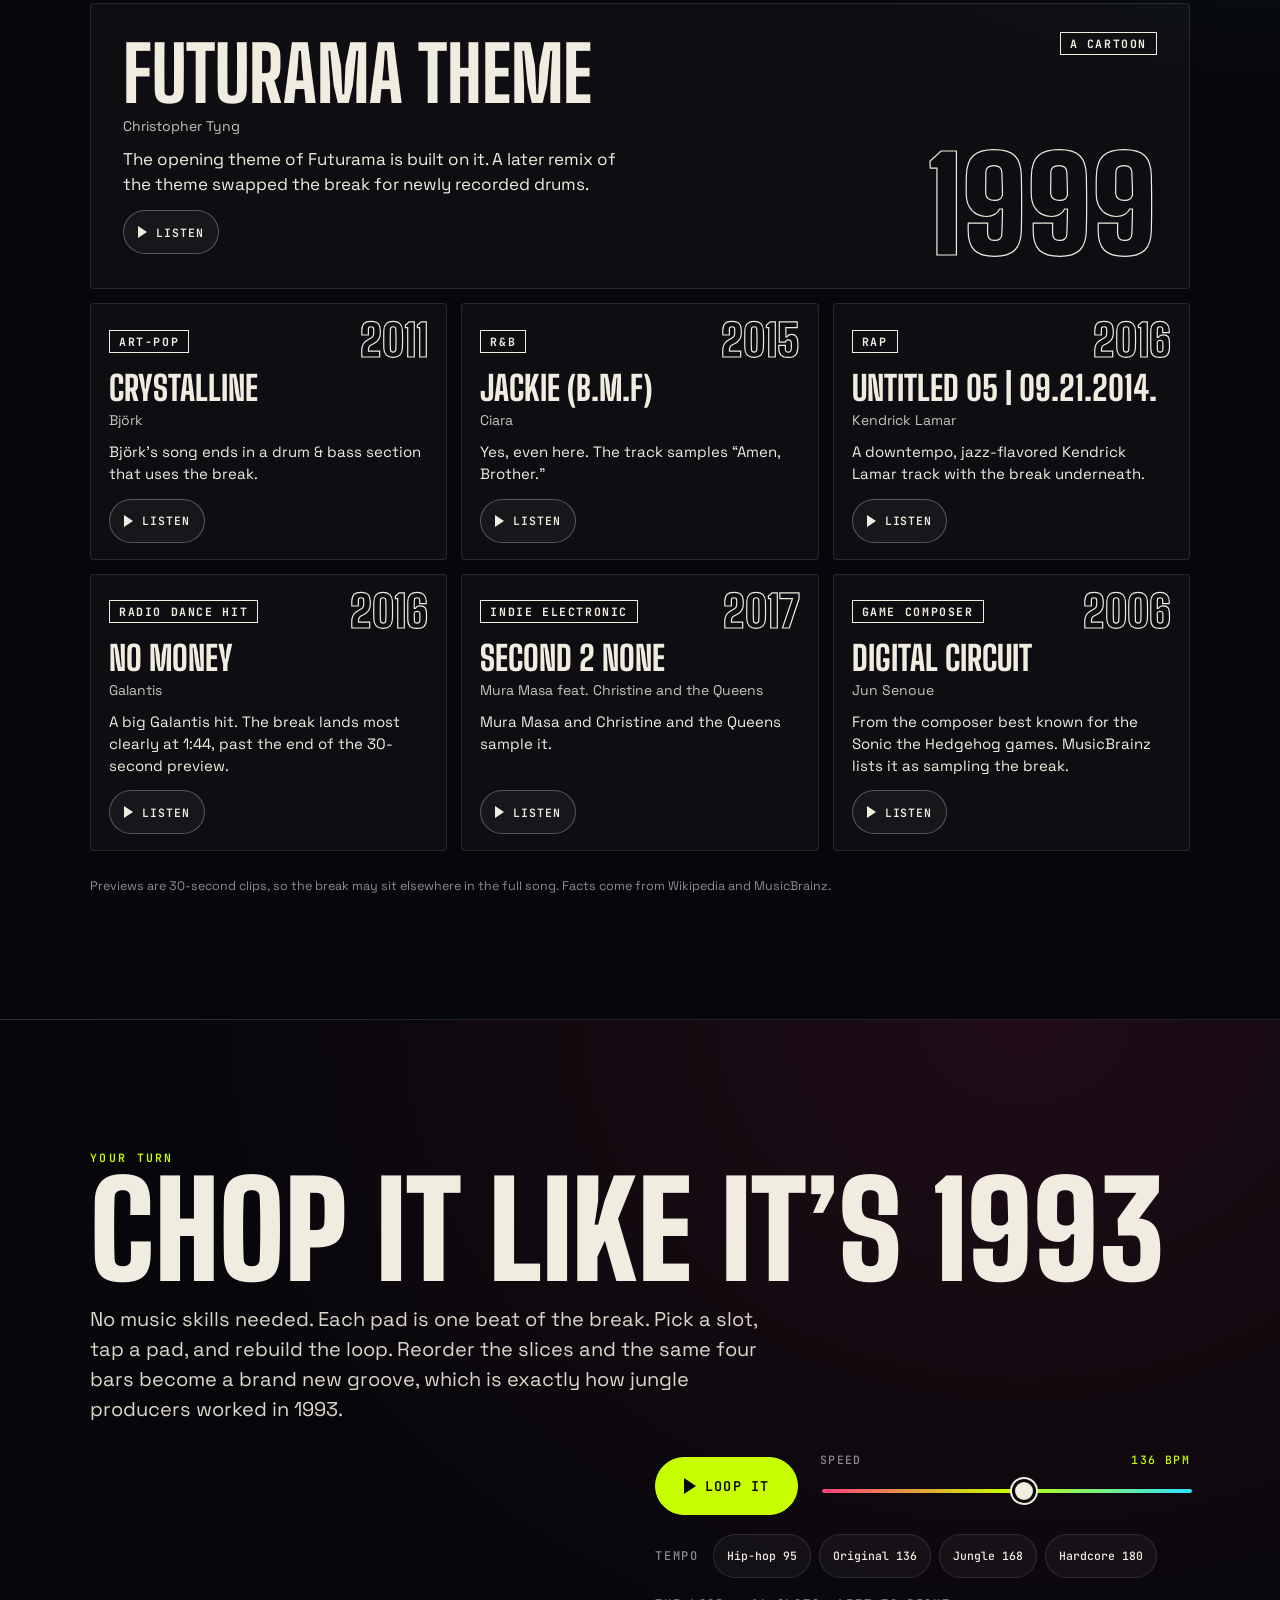
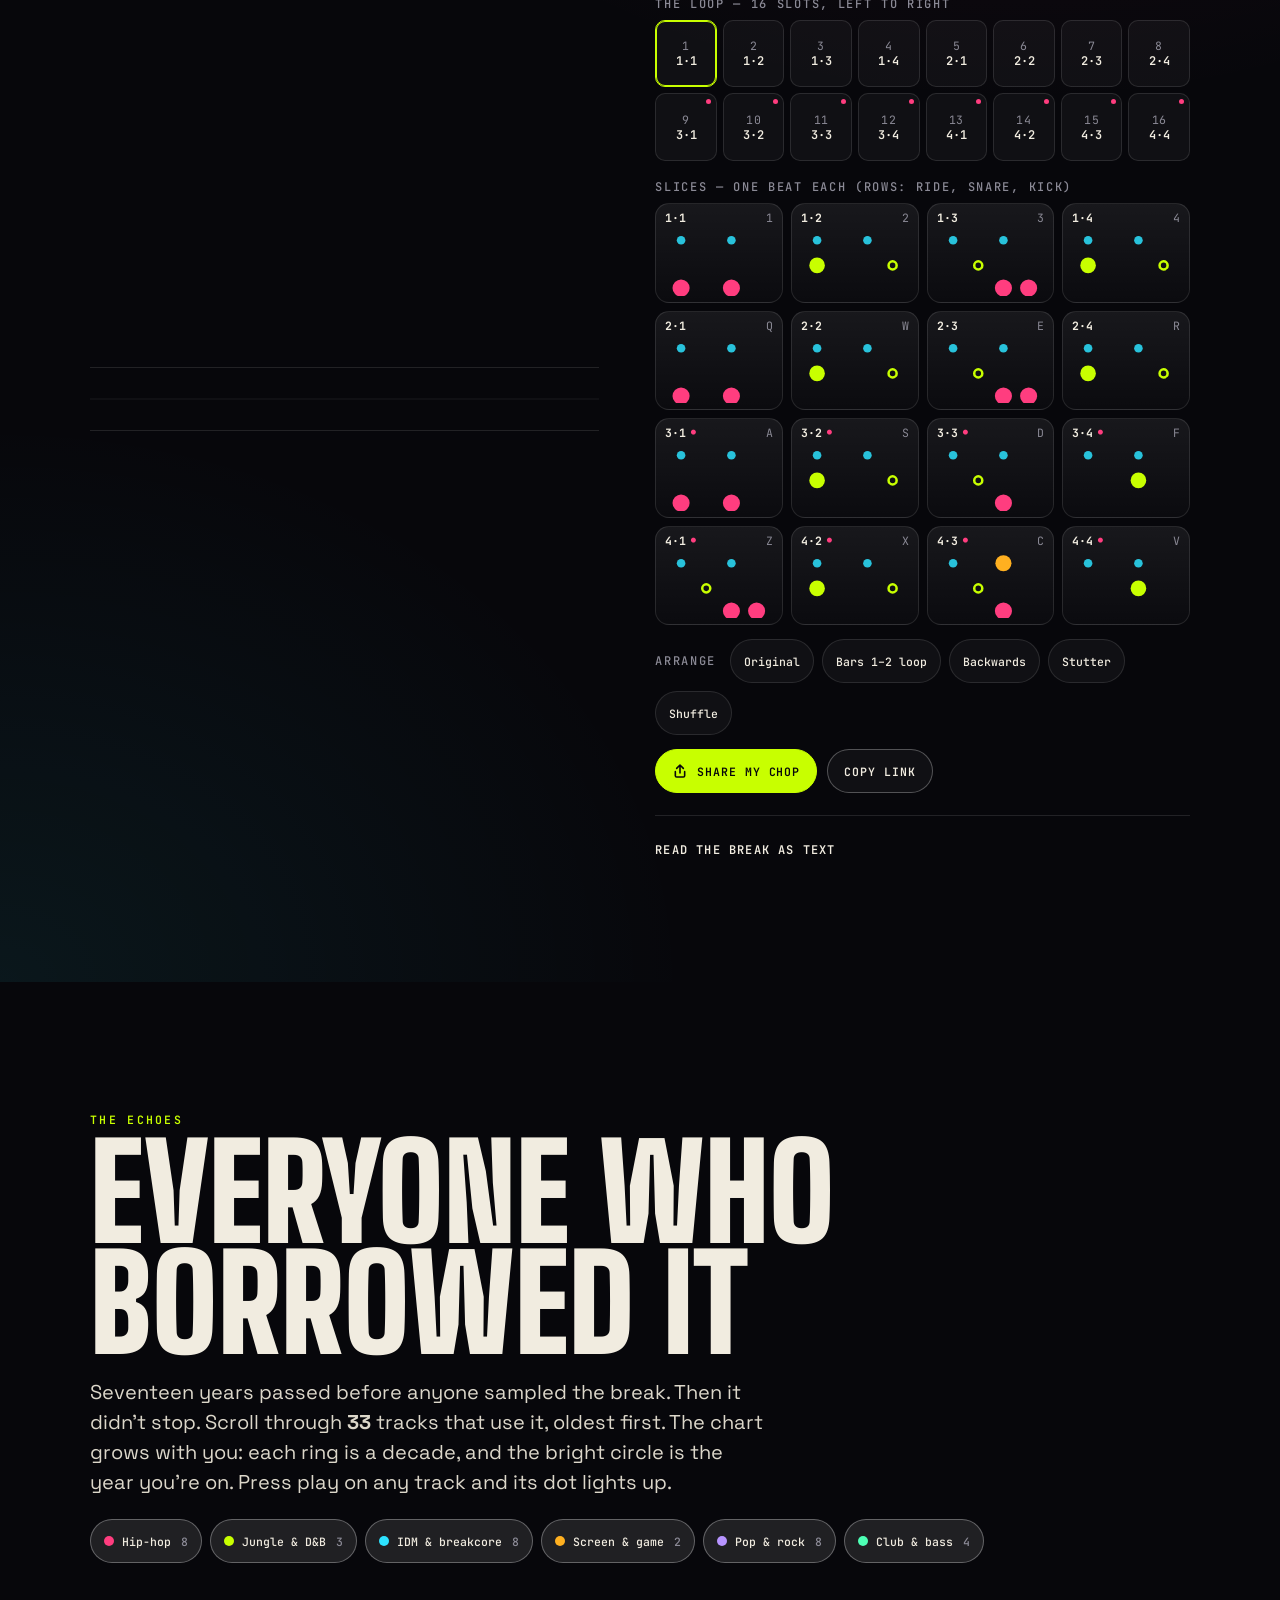
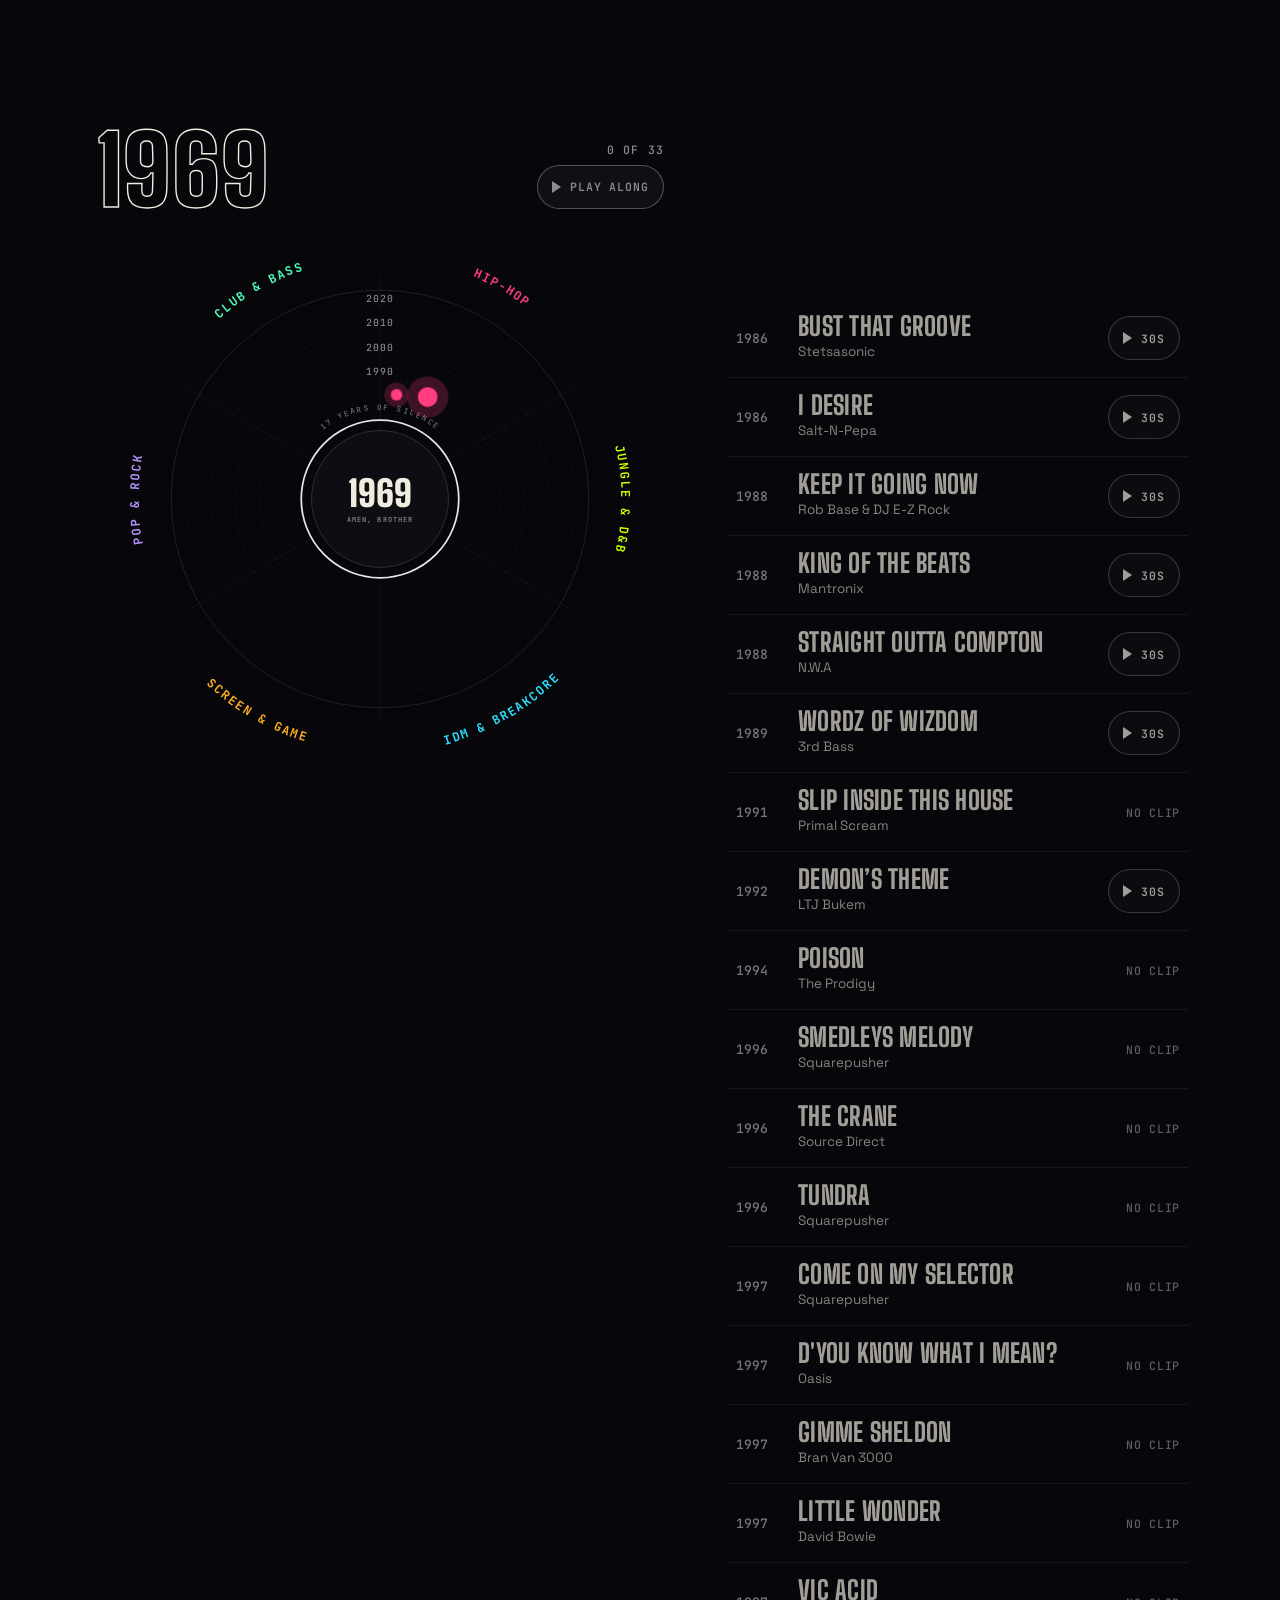
==== commit fb64be38: "Switch local clips to MP3 and expose load errors on the button tooltip Co-Authored-By: Claude Sonnet" ====
--- a/index.html
+++ b/index.html
@@ -24,7 +24,7 @@
 <link rel="preconnect" href="https://fonts.googleapis.com">
 <link rel="preconnect" href="https://fonts.gstatic.com" crossorigin>
 <link href="https://fonts.googleapis.com/css2?family=Big+Shoulders+Display:wght@700;800;900&family=JetBrains+Mono:wght@400;500;700&family=Space+Grotesk:wght@400;500;700&display=swap" rel="stylesheet">
-<link rel="stylesheet" href="style.css?v=46">
+<link rel="stylesheet" href="style.css?v=48">
 </head>
 <body>
 <a class="skip" href="#main">Skip to the story</a>
@@ -316,10 +316,10 @@
 </section>
 </main>
 
-<script src="tracks.js?v=46"></script>
-<script src="audio.js?v=46"></script>
-<script src="engine.js?v=46"></script>
-<script src="wheel.js?v=46"></script>
-<script src="app.js?v=46"></script>
+<script src="tracks.js?v=48"></script>
+<script src="audio.js?v=48"></script>
+<script src="engine.js?v=48"></script>
+<script src="wheel.js?v=48"></script>
+<script src="app.js?v=48"></script>
 </body>
 </html>
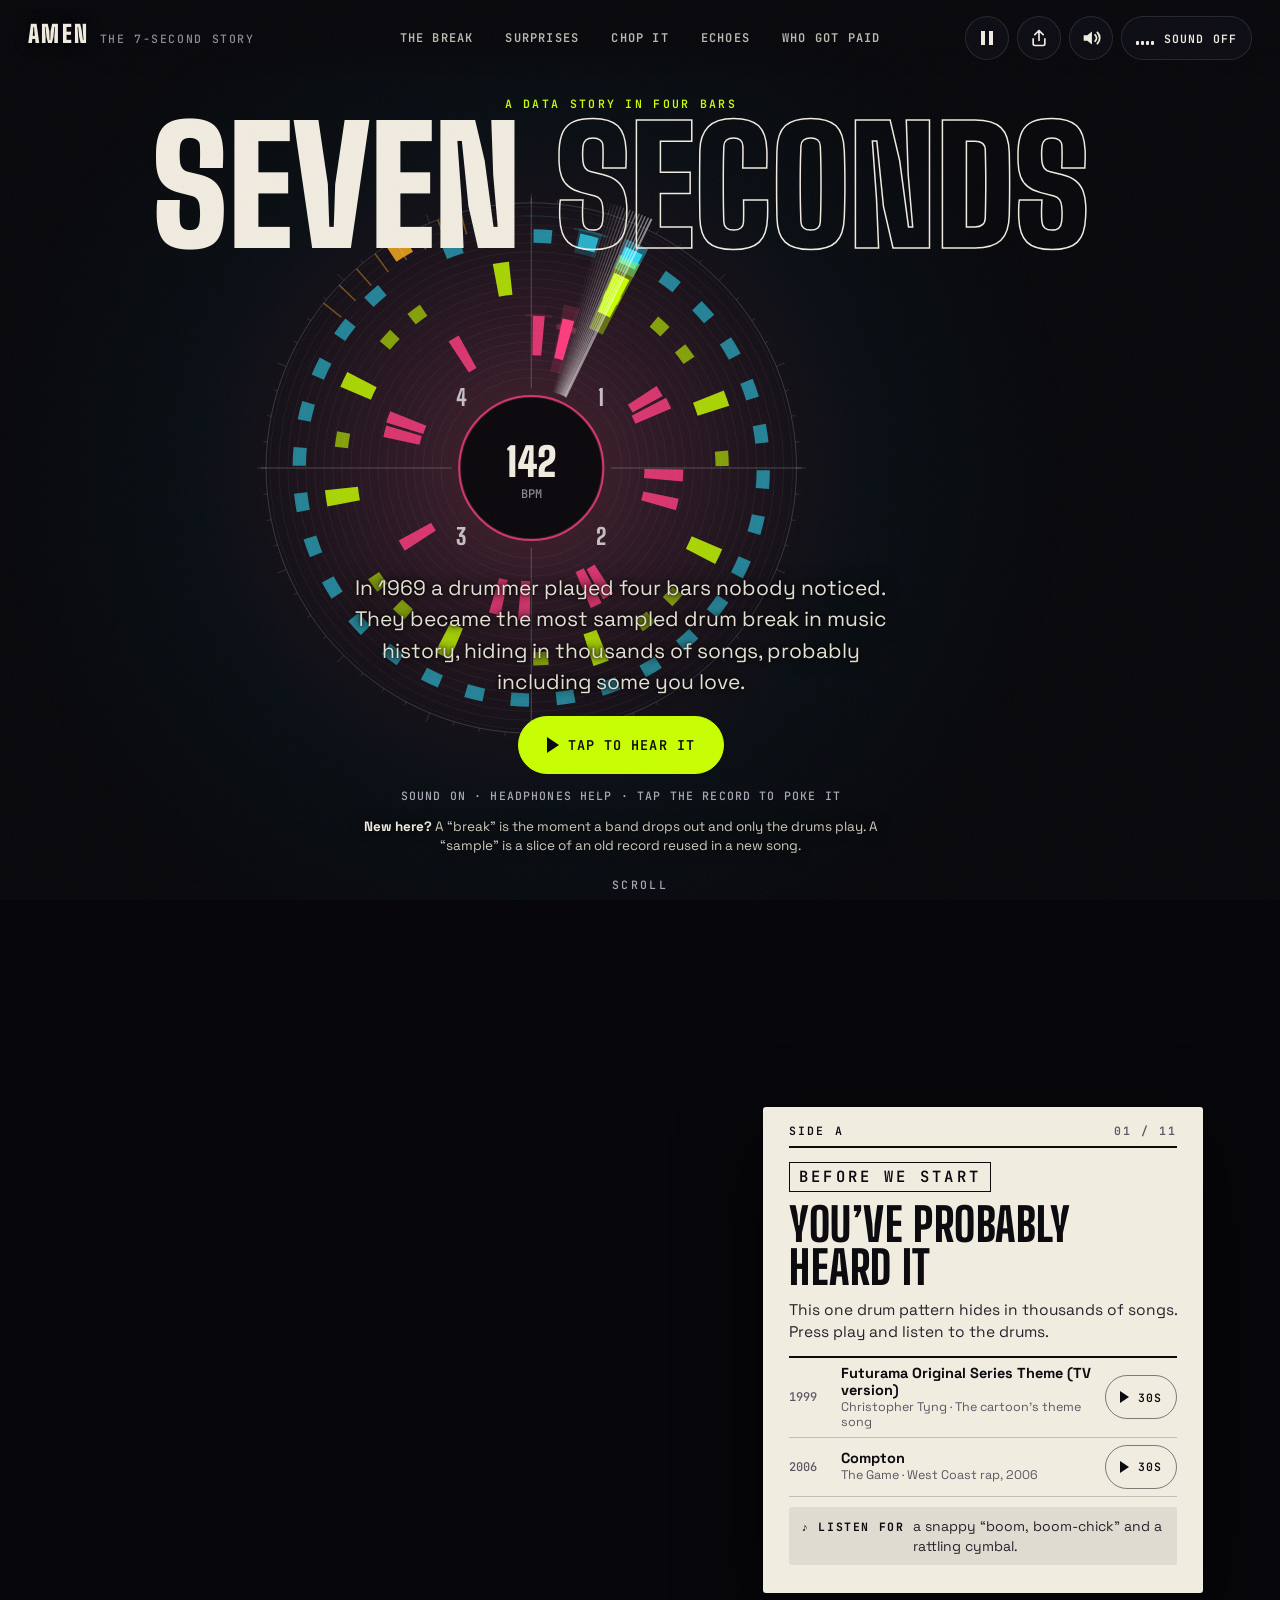
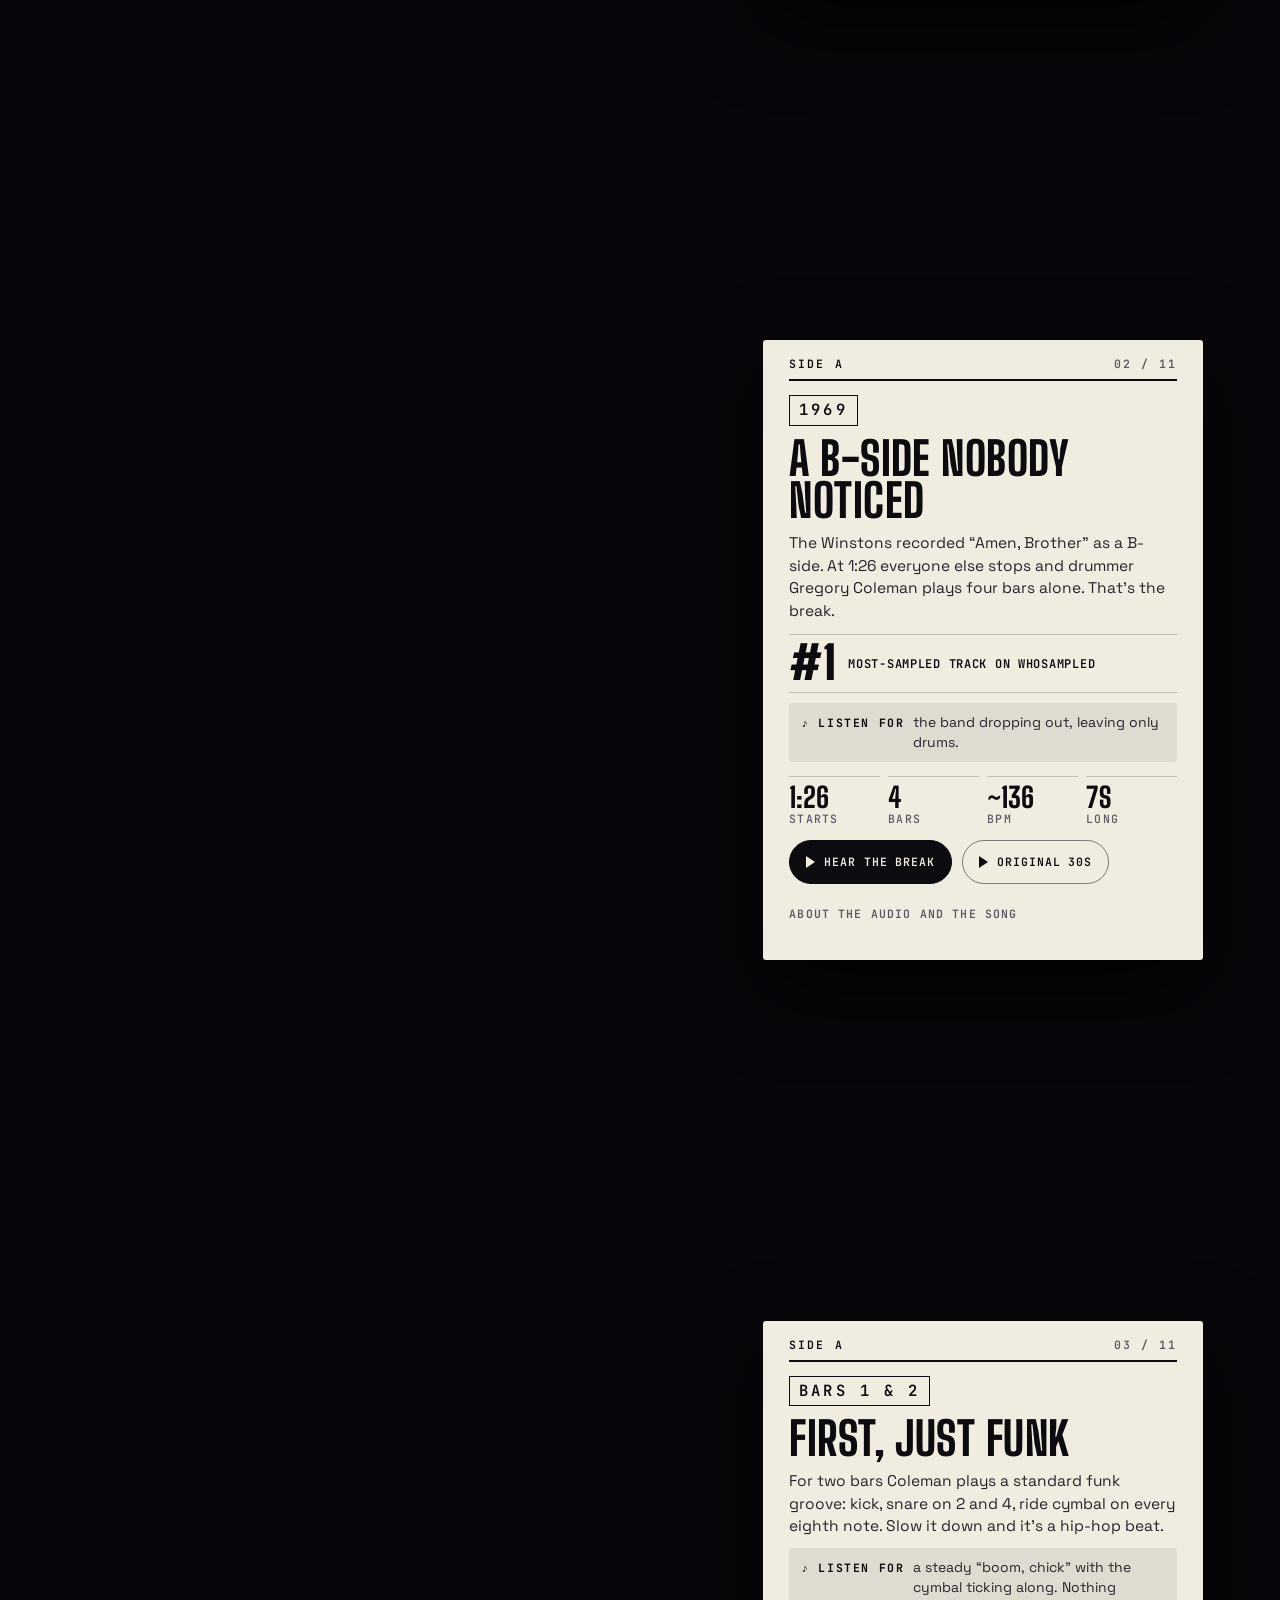
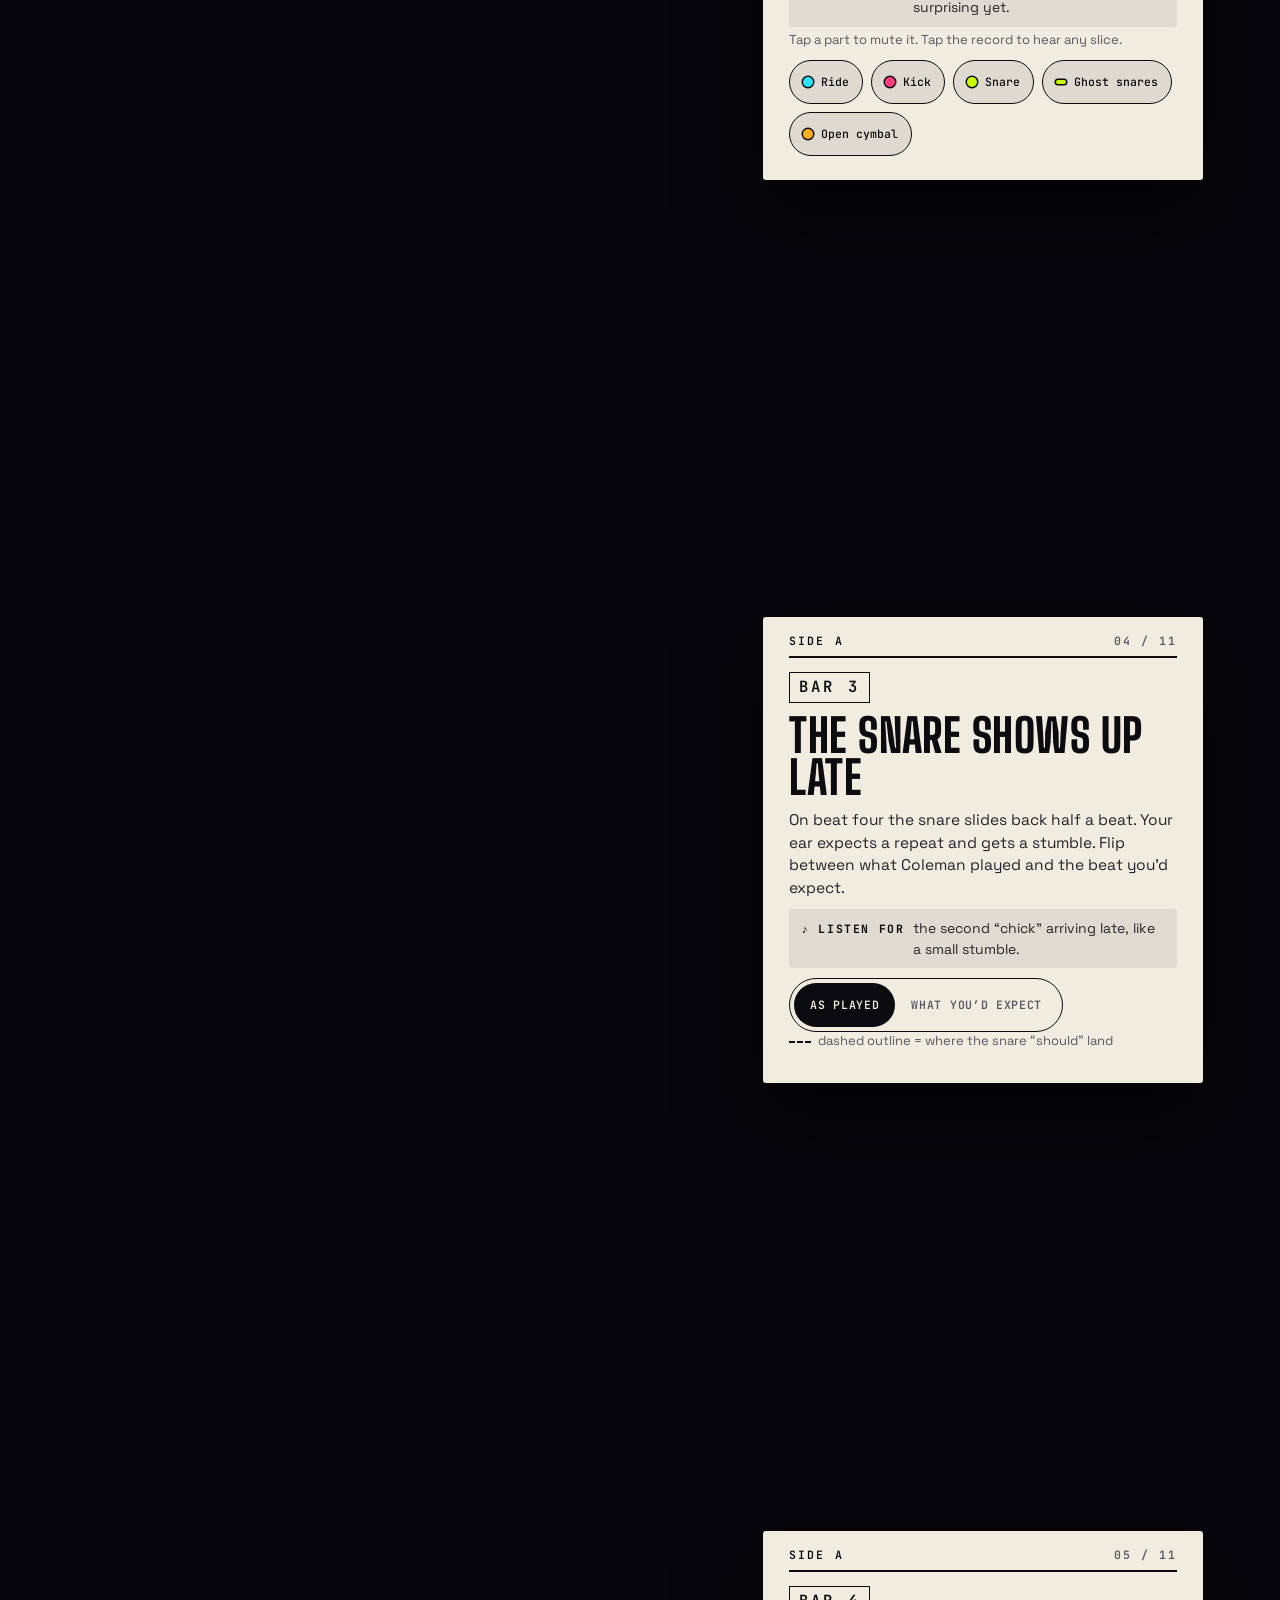
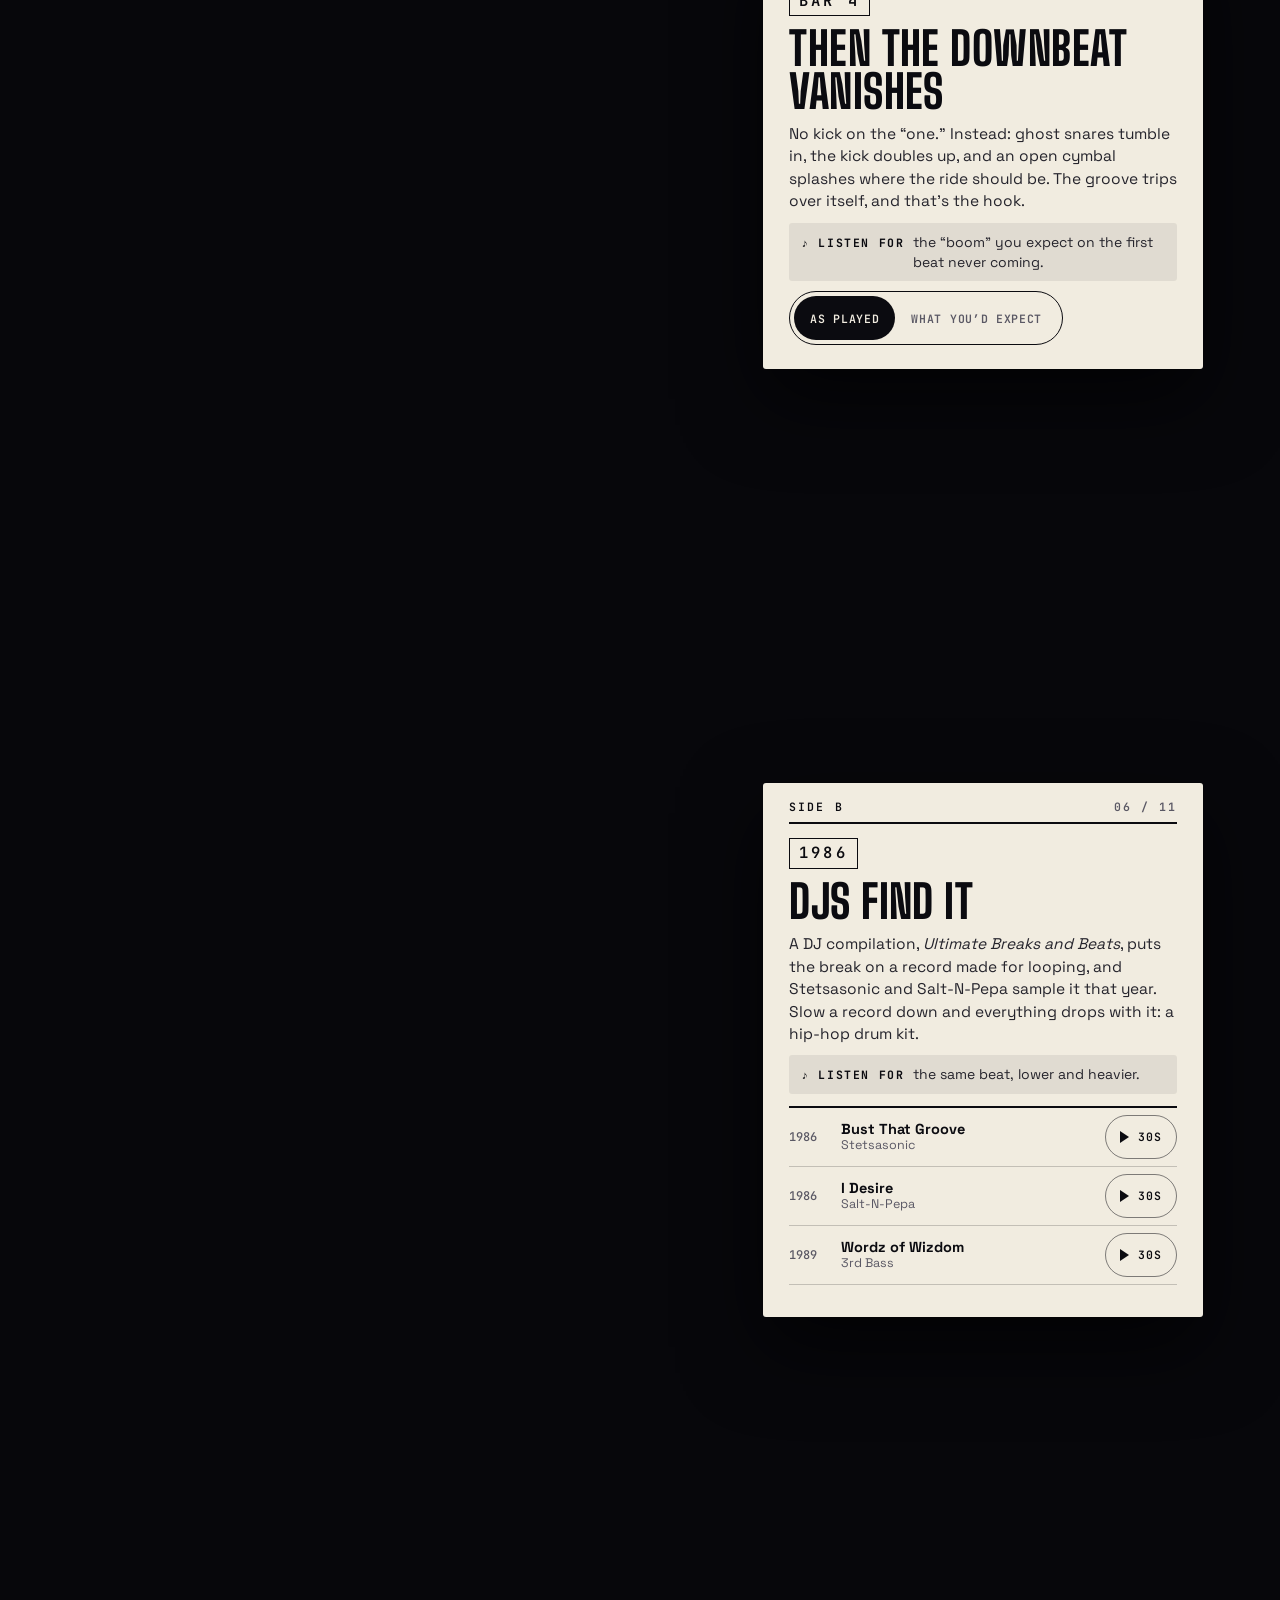
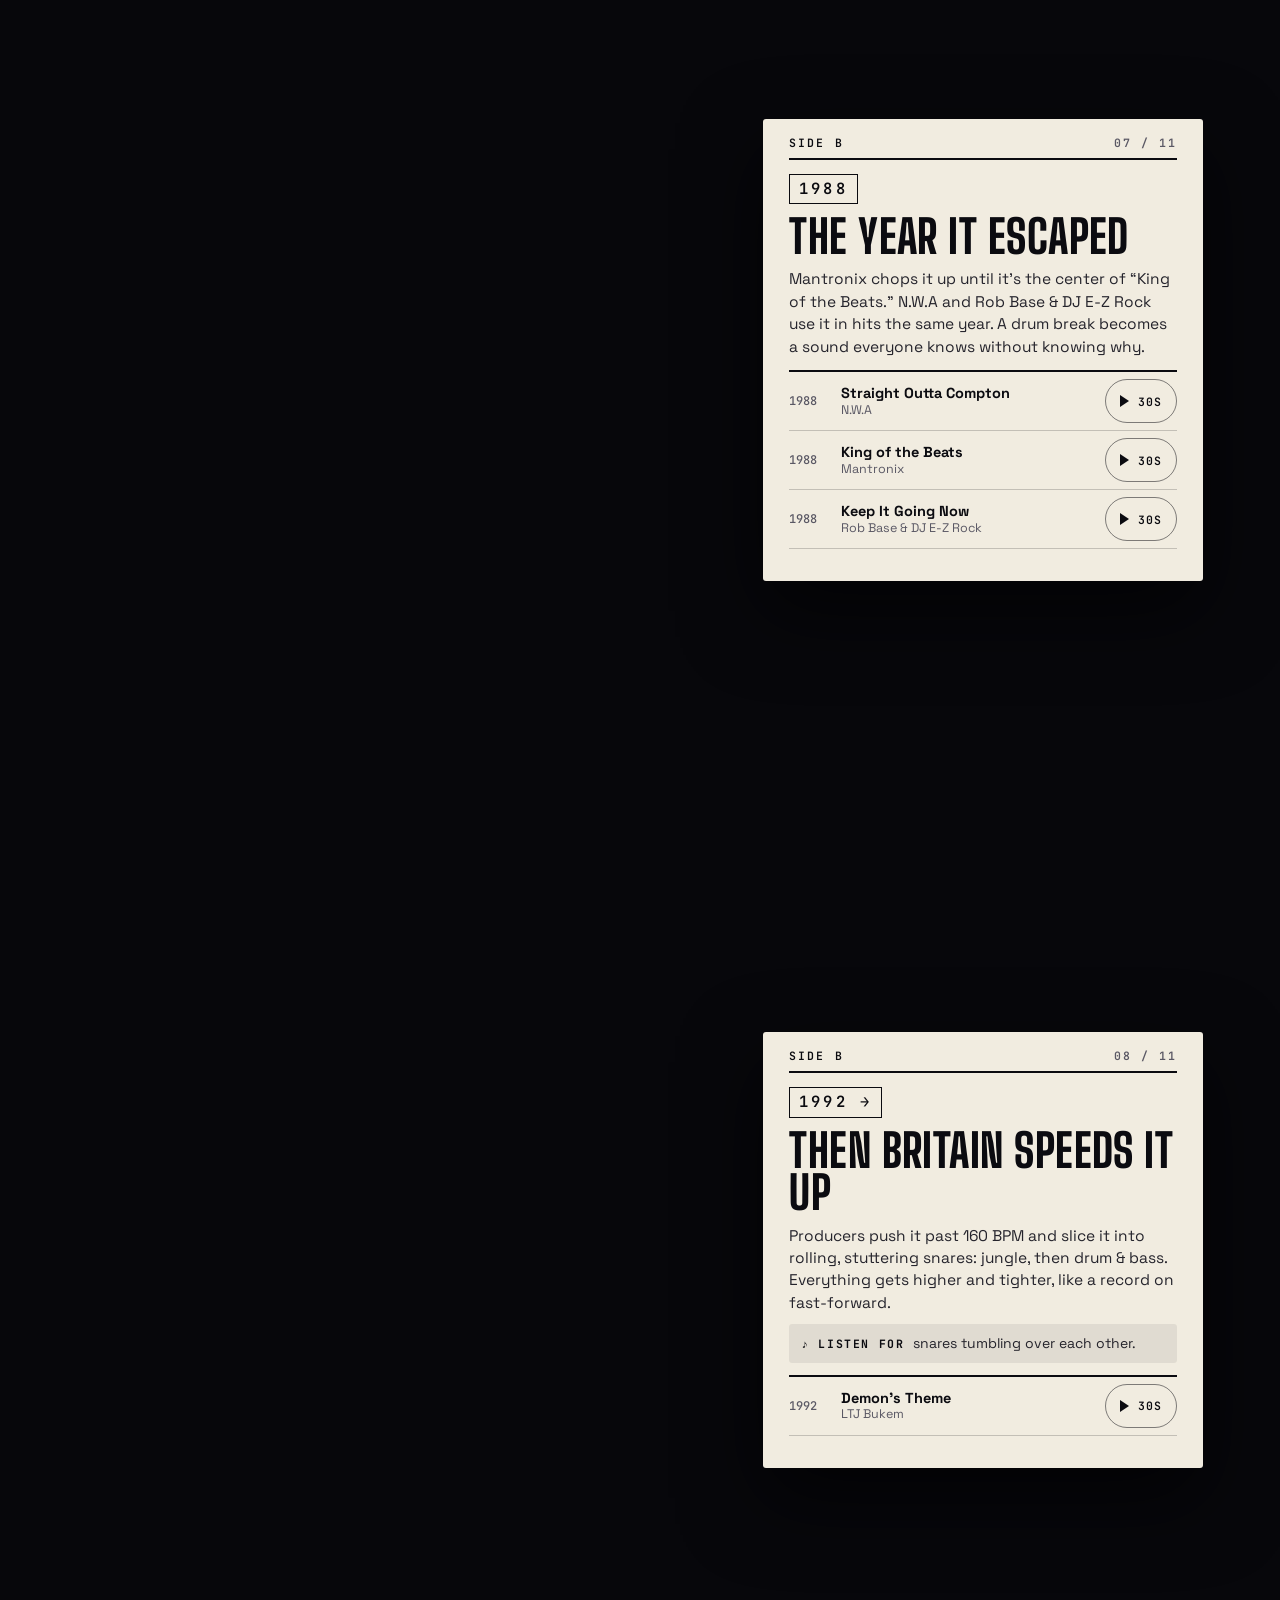
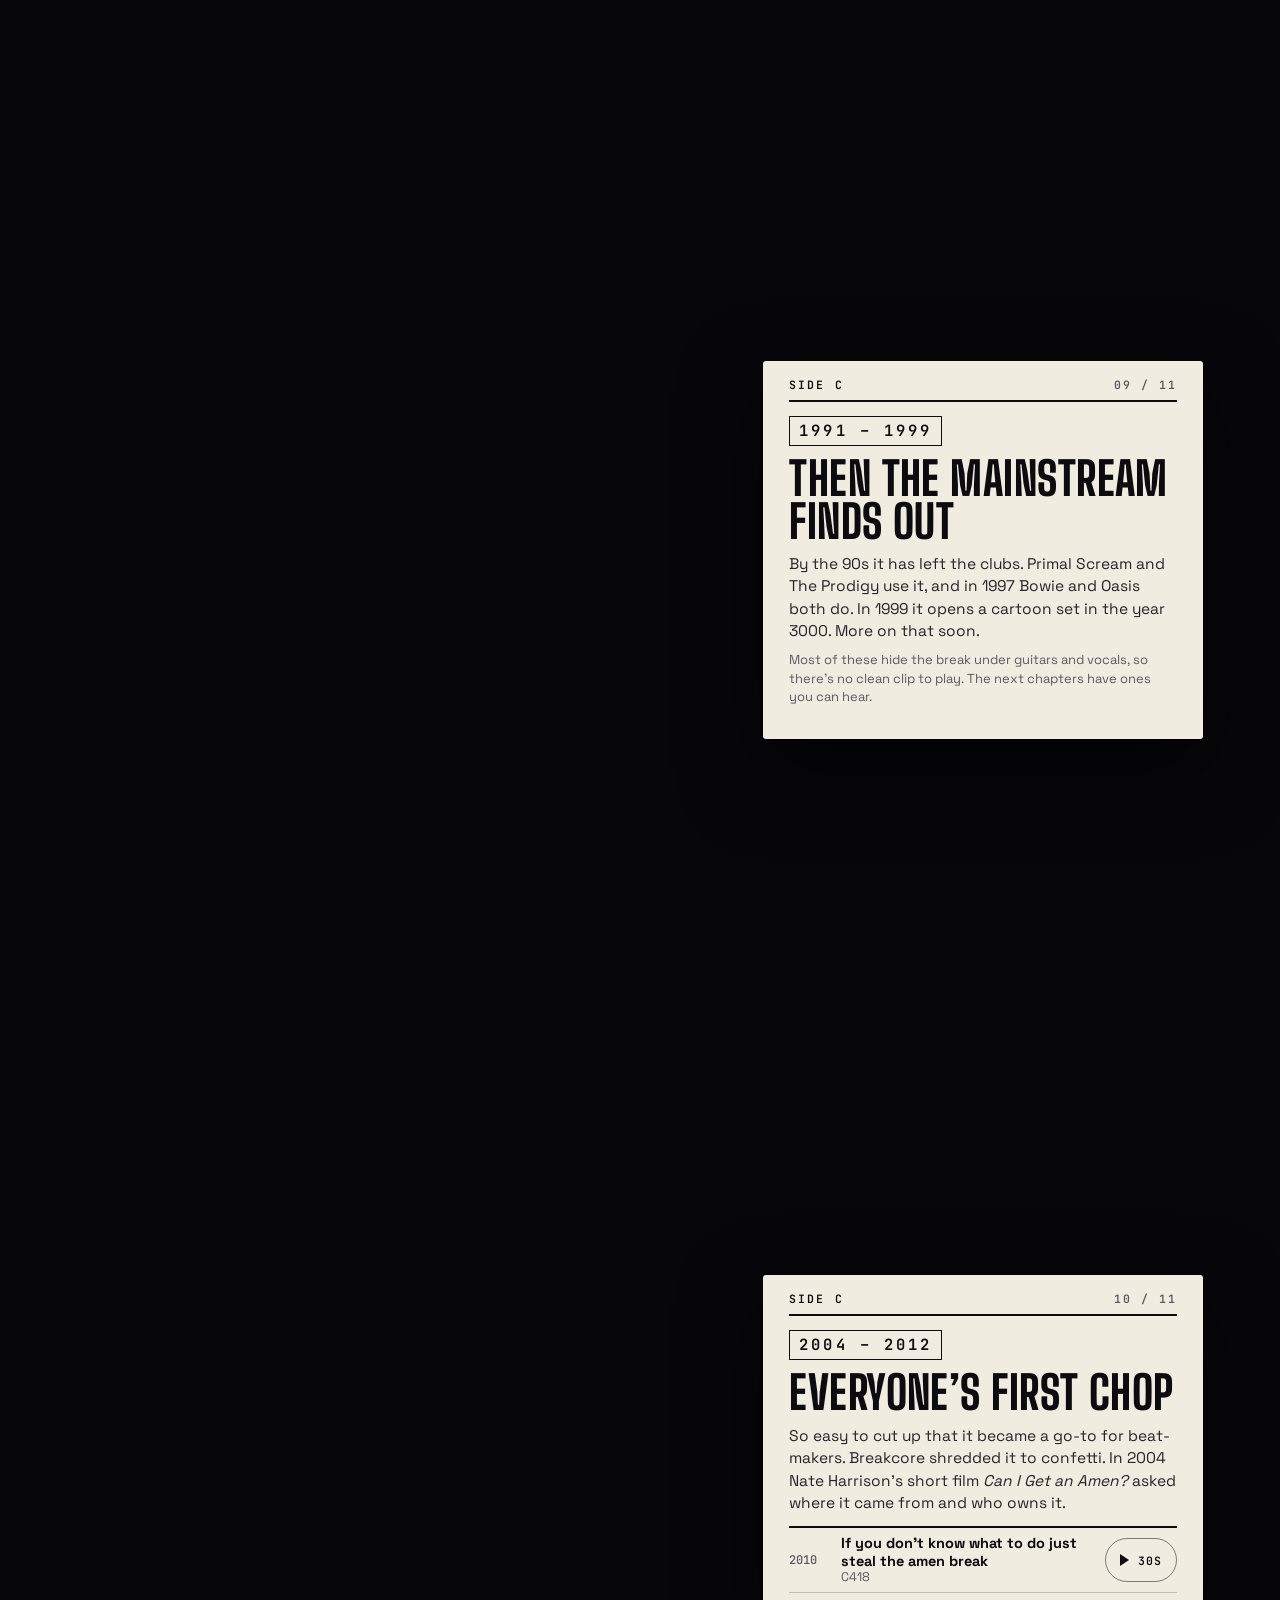
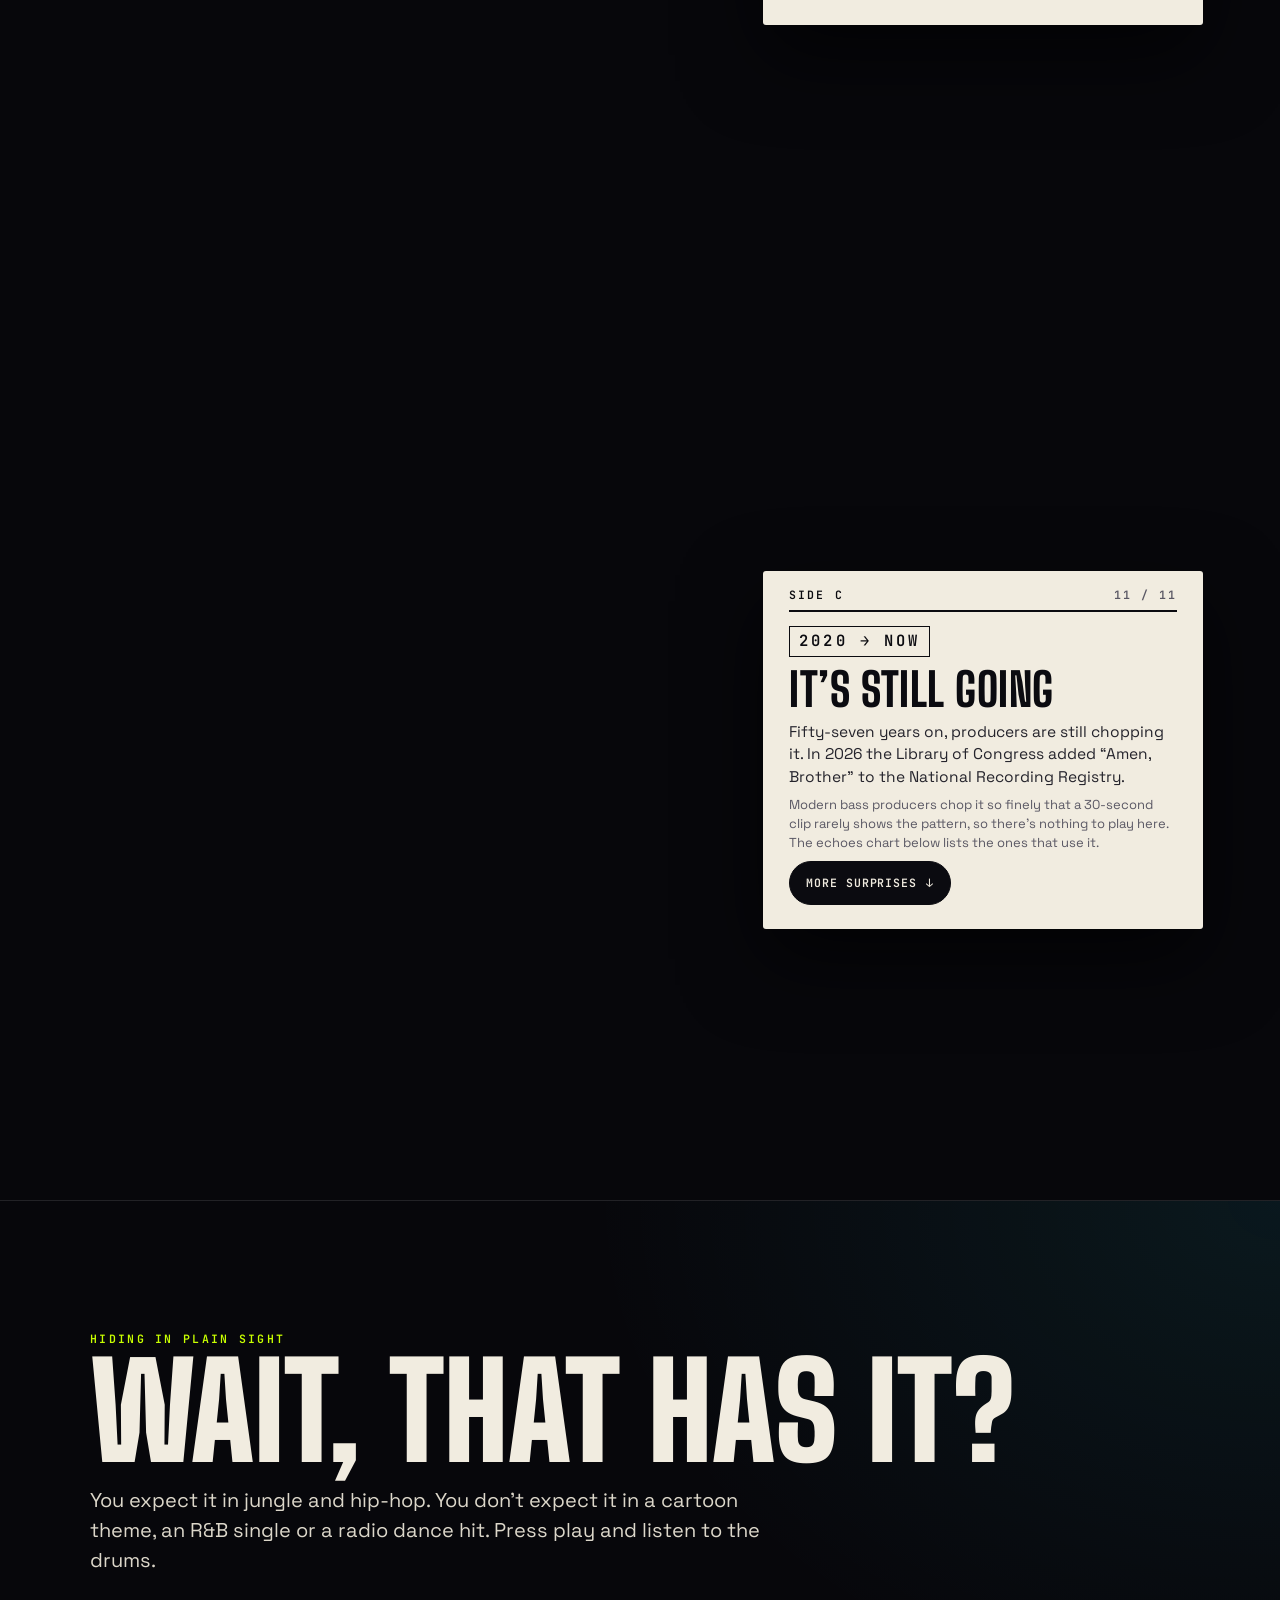
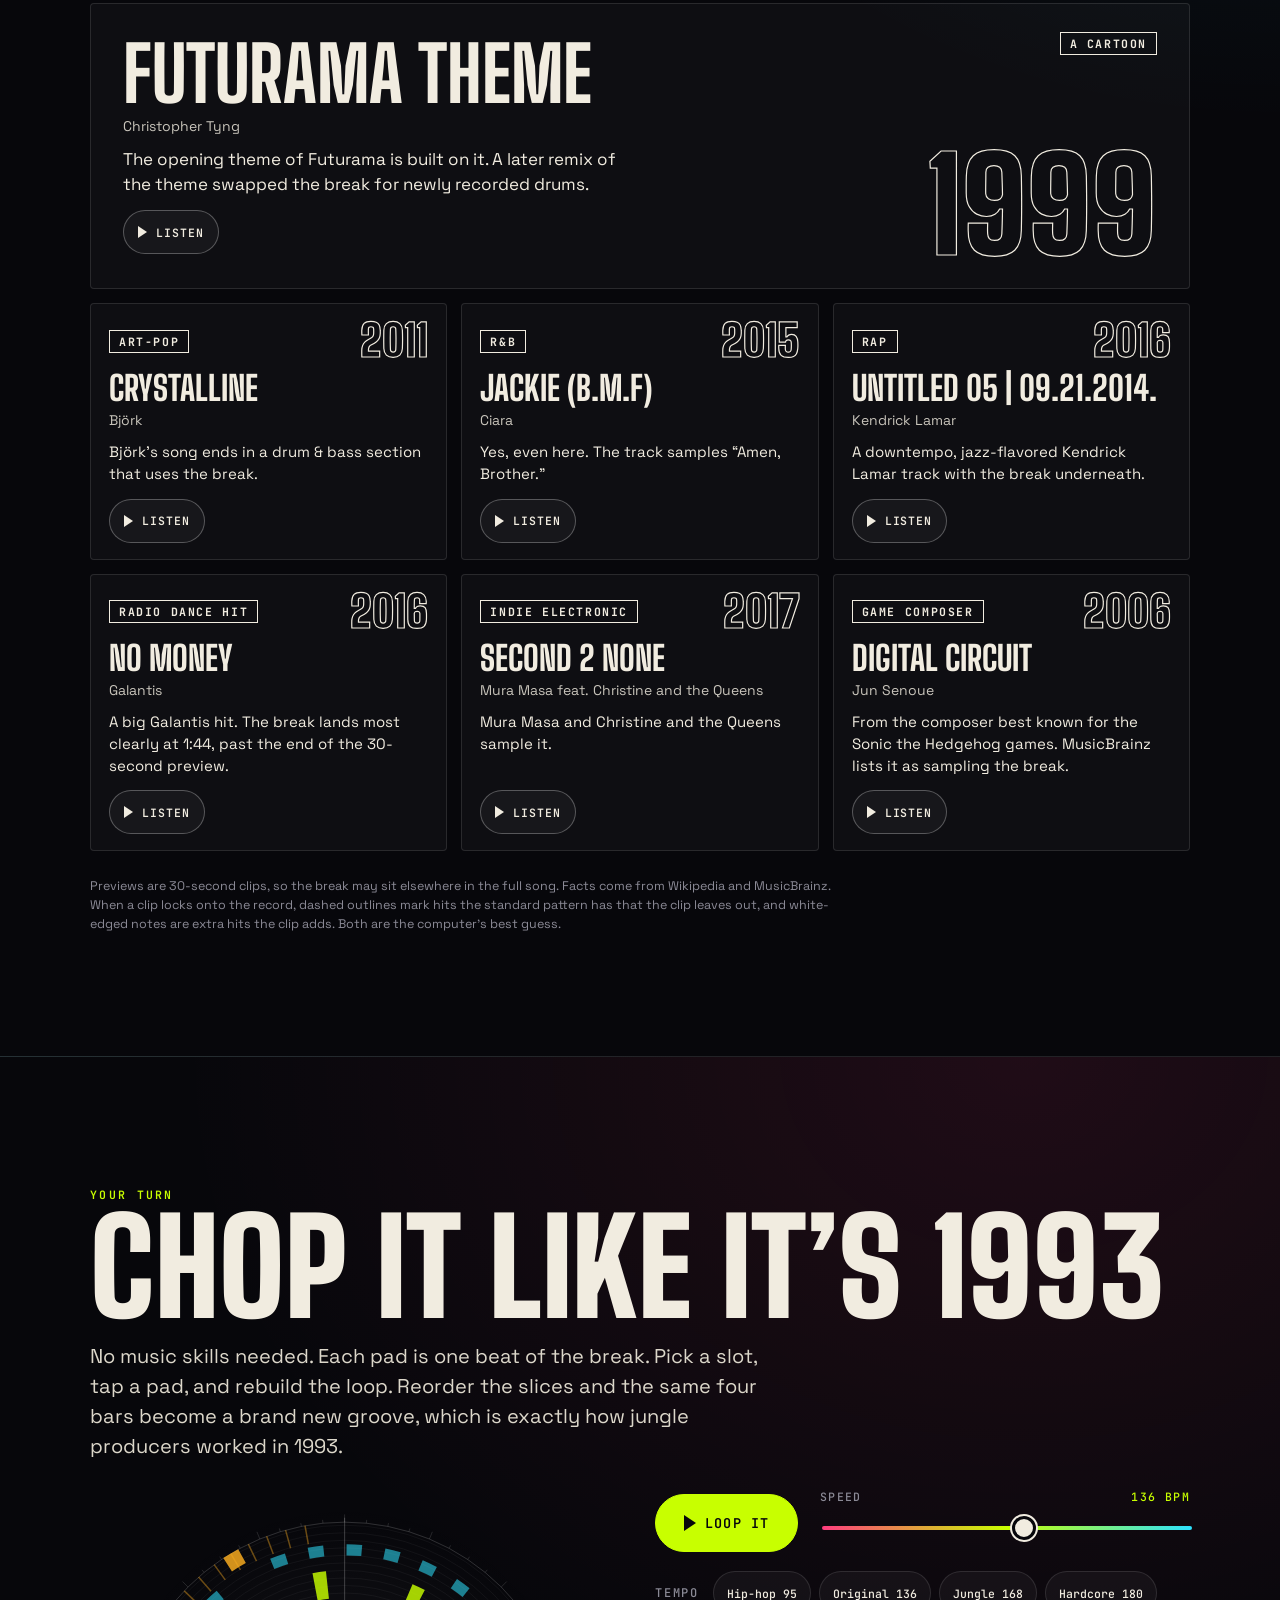
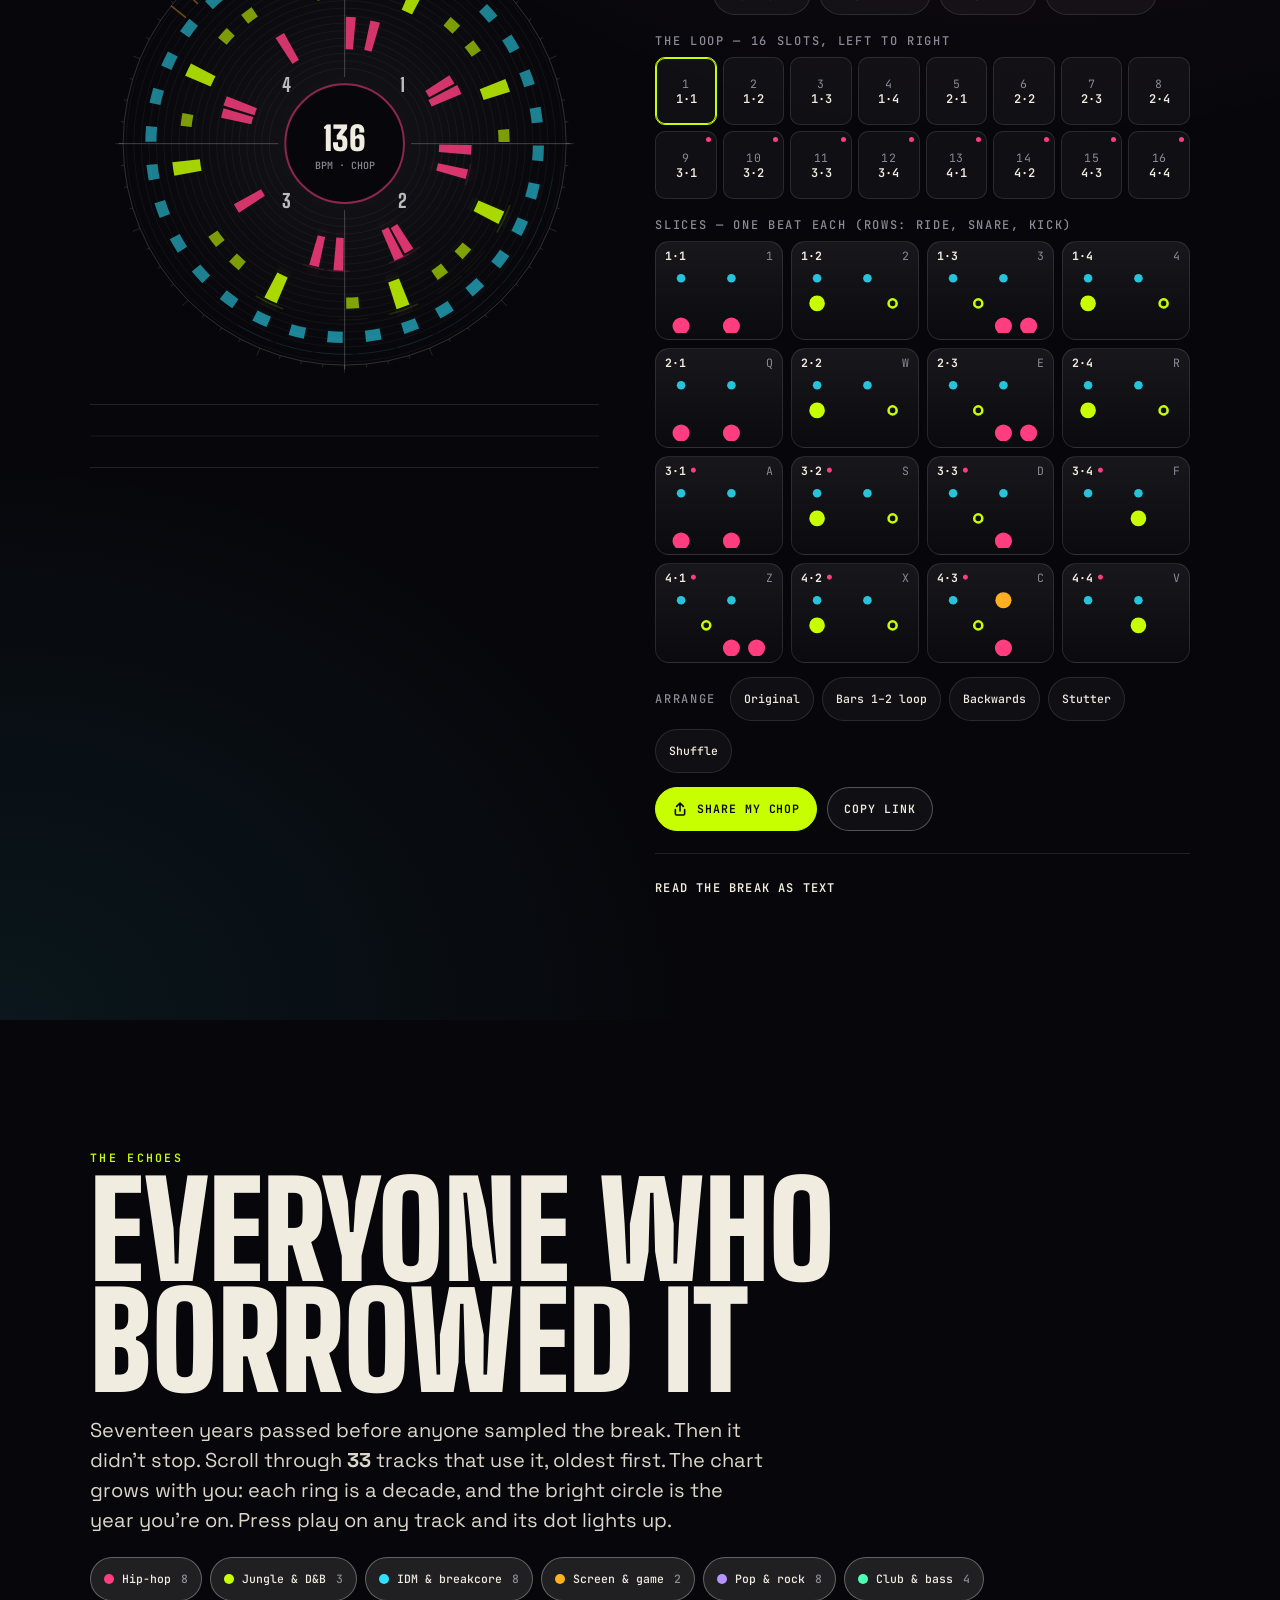
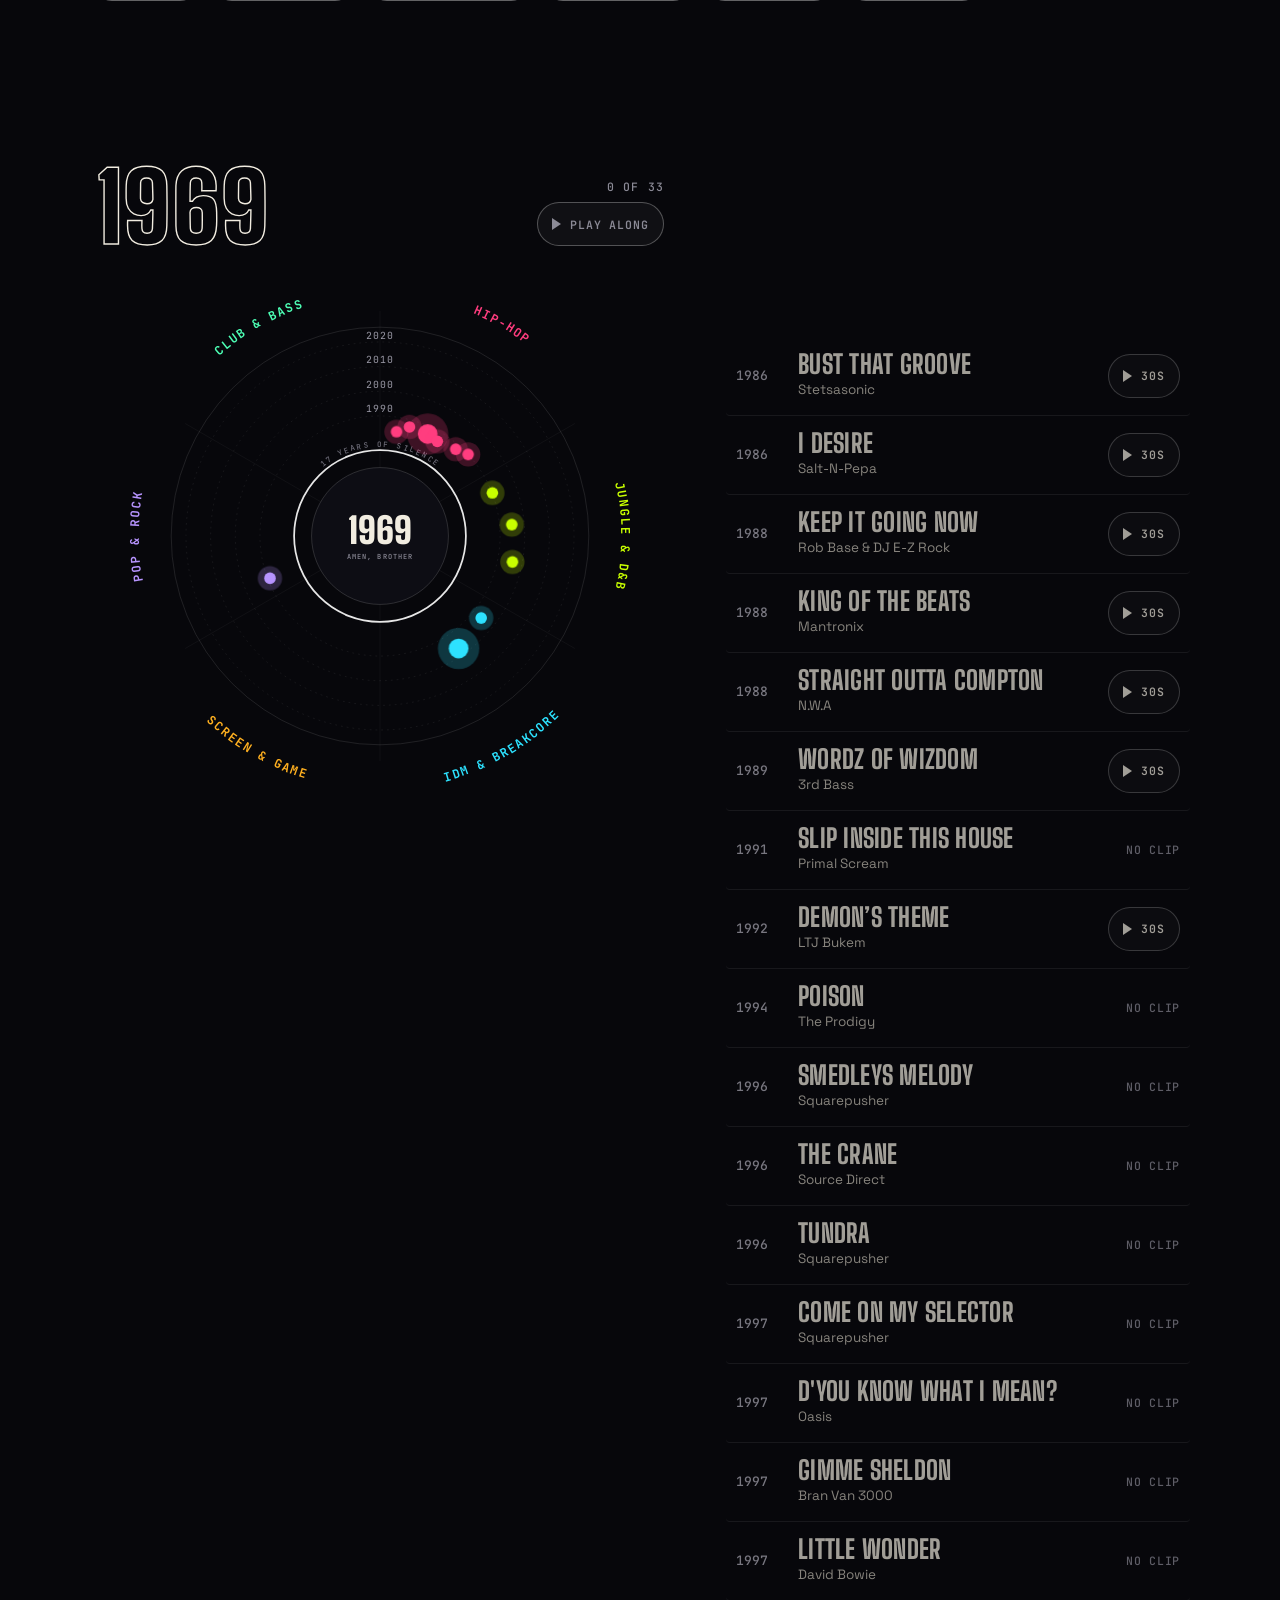
==== commit b03b95f2: "Softer ride cymbal; show expected-vs-actual hits on locked clips Co-Authored-By: Claude Sonnet 5.5 <" ====
--- a/index.html
+++ b/index.html
@@ -24,7 +24,7 @@
 <link rel="preconnect" href="https://fonts.googleapis.com">
 <link rel="preconnect" href="https://fonts.gstatic.com" crossorigin>
 <link href="https://fonts.googleapis.com/css2?family=Big+Shoulders+Display:wght@700;800;900&family=JetBrains+Mono:wght@400;500;700&family=Space+Grotesk:wght@400;500;700&display=swap" rel="stylesheet">
-<link rel="stylesheet" href="style.css?v=48">
+<link rel="stylesheet" href="style.css?v=52">
 </head>
 <body>
 <a class="skip" href="#main">Skip to the story</a>
@@ -216,7 +216,7 @@
     <h2 class="h-big">Wait, that has it?</h2>
     <p class="lead">You expect it in jungle and hip-hop. You don&rsquo;t expect it in a cartoon theme, an R&amp;B single or a radio dance hit. Press play and listen to the drums.</p>
     <ul class="tiles" id="tiles" aria-label="Surprising places the Amen break shows up"></ul>
-    <p class="note wide">Previews are 30-second clips, so the break may sit elsewhere in the full song. Facts come from Wikipedia and MusicBrainz.</p>
+    <p class="note wide">Previews are 30-second clips, so the break may sit elsewhere in the full song. Facts come from Wikipedia and MusicBrainz. When a clip locks onto the record, dashed outlines mark hits the standard pattern has that the clip leaves out, and white-edged notes are extra hits the clip adds. Both are the computer&rsquo;s best guess.</p>
   </div>
 </section>
 
@@ -316,10 +316,10 @@
 </section>
 </main>
 
-<script src="tracks.js?v=48"></script>
-<script src="audio.js?v=48"></script>
-<script src="engine.js?v=48"></script>
-<script src="wheel.js?v=48"></script>
-<script src="app.js?v=48"></script>
+<script src="tracks.js?v=52"></script>
+<script src="audio.js?v=52"></script>
+<script src="engine.js?v=52"></script>
+<script src="wheel.js?v=52"></script>
+<script src="app.js?v=52"></script>
 </body>
 </html>
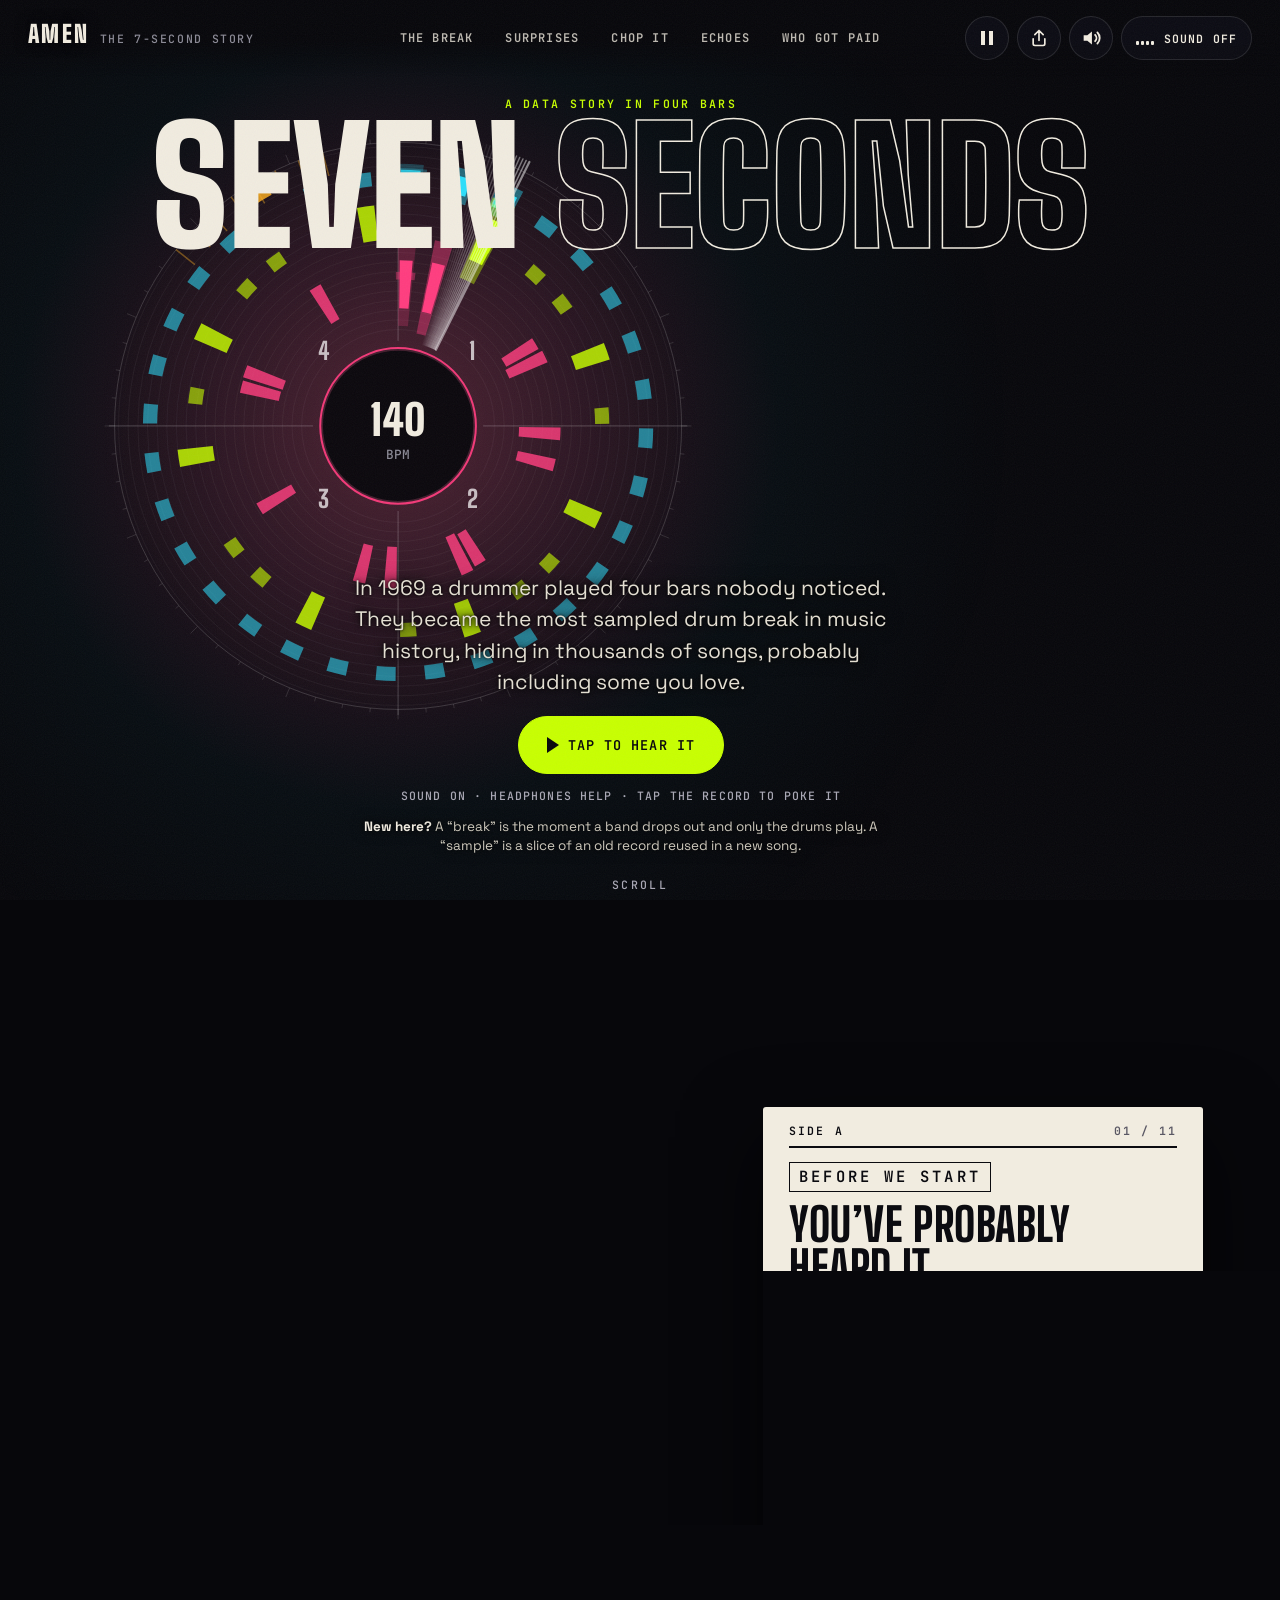
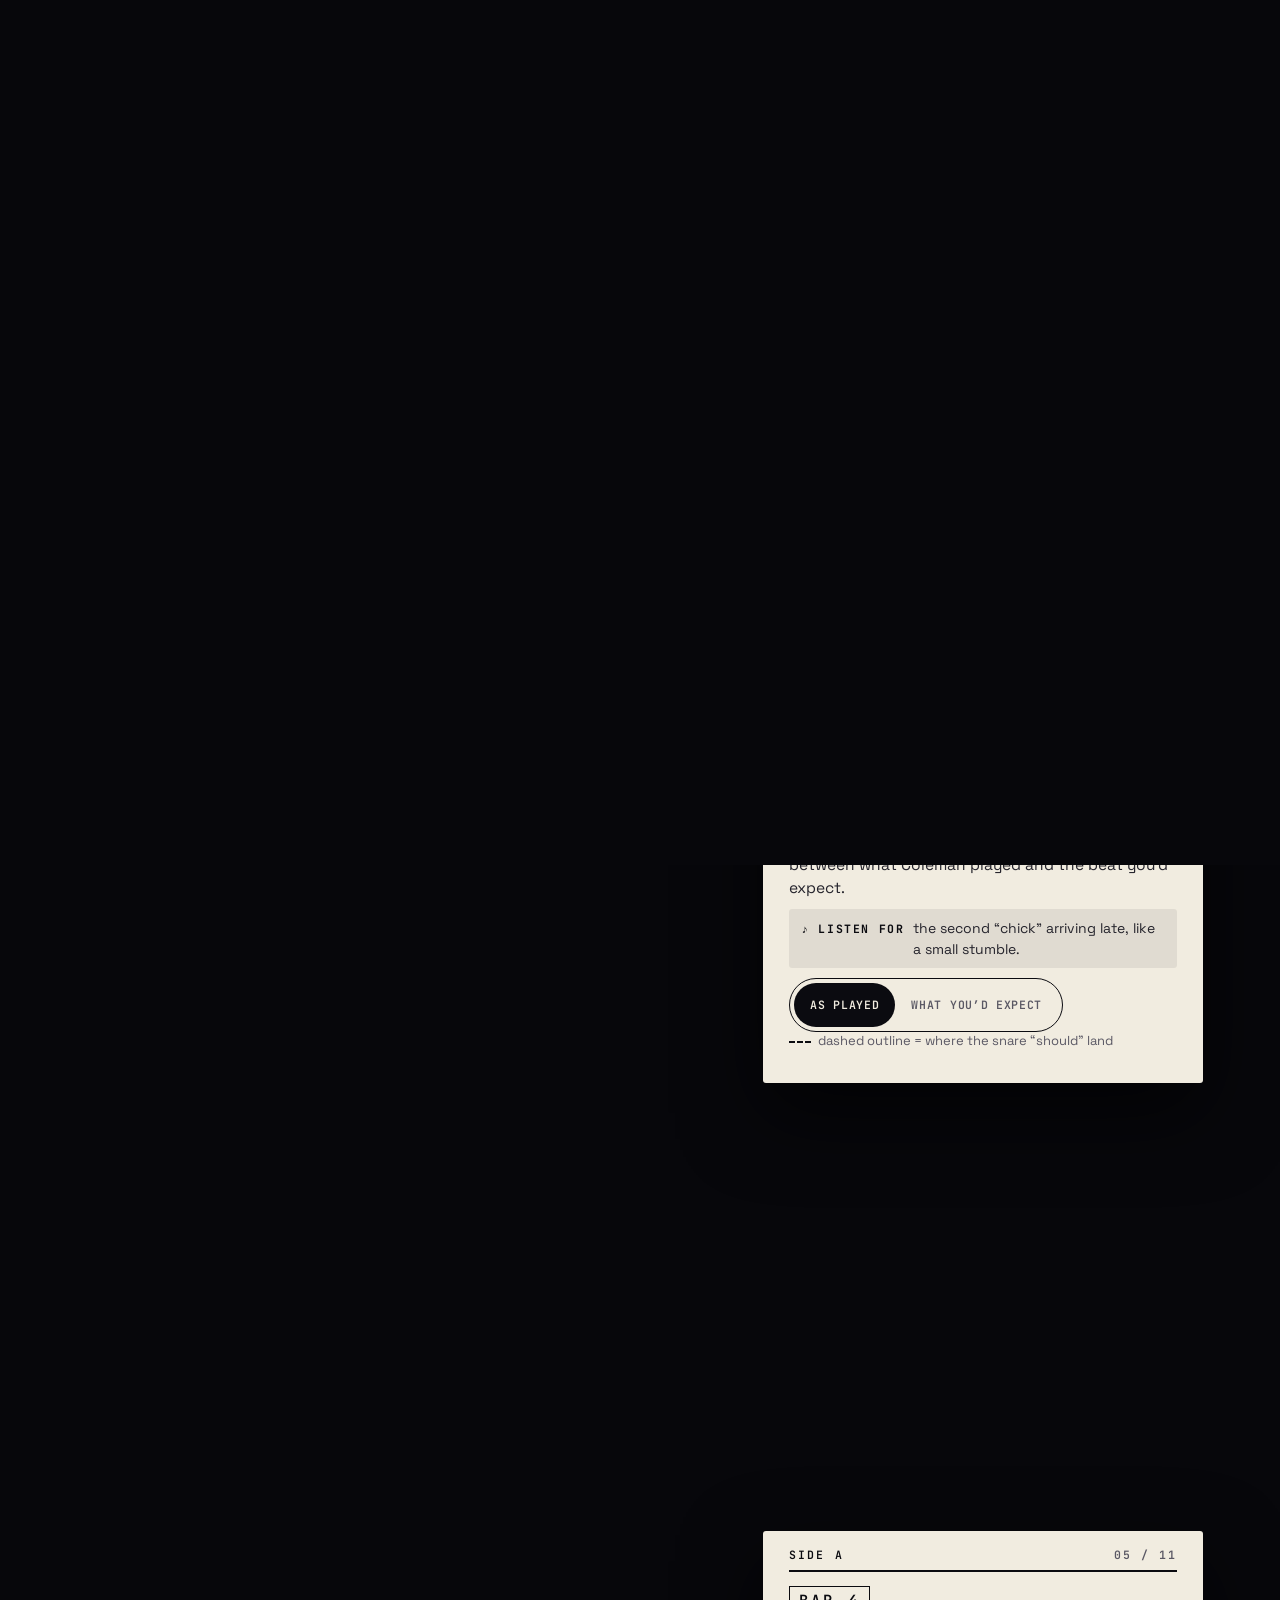
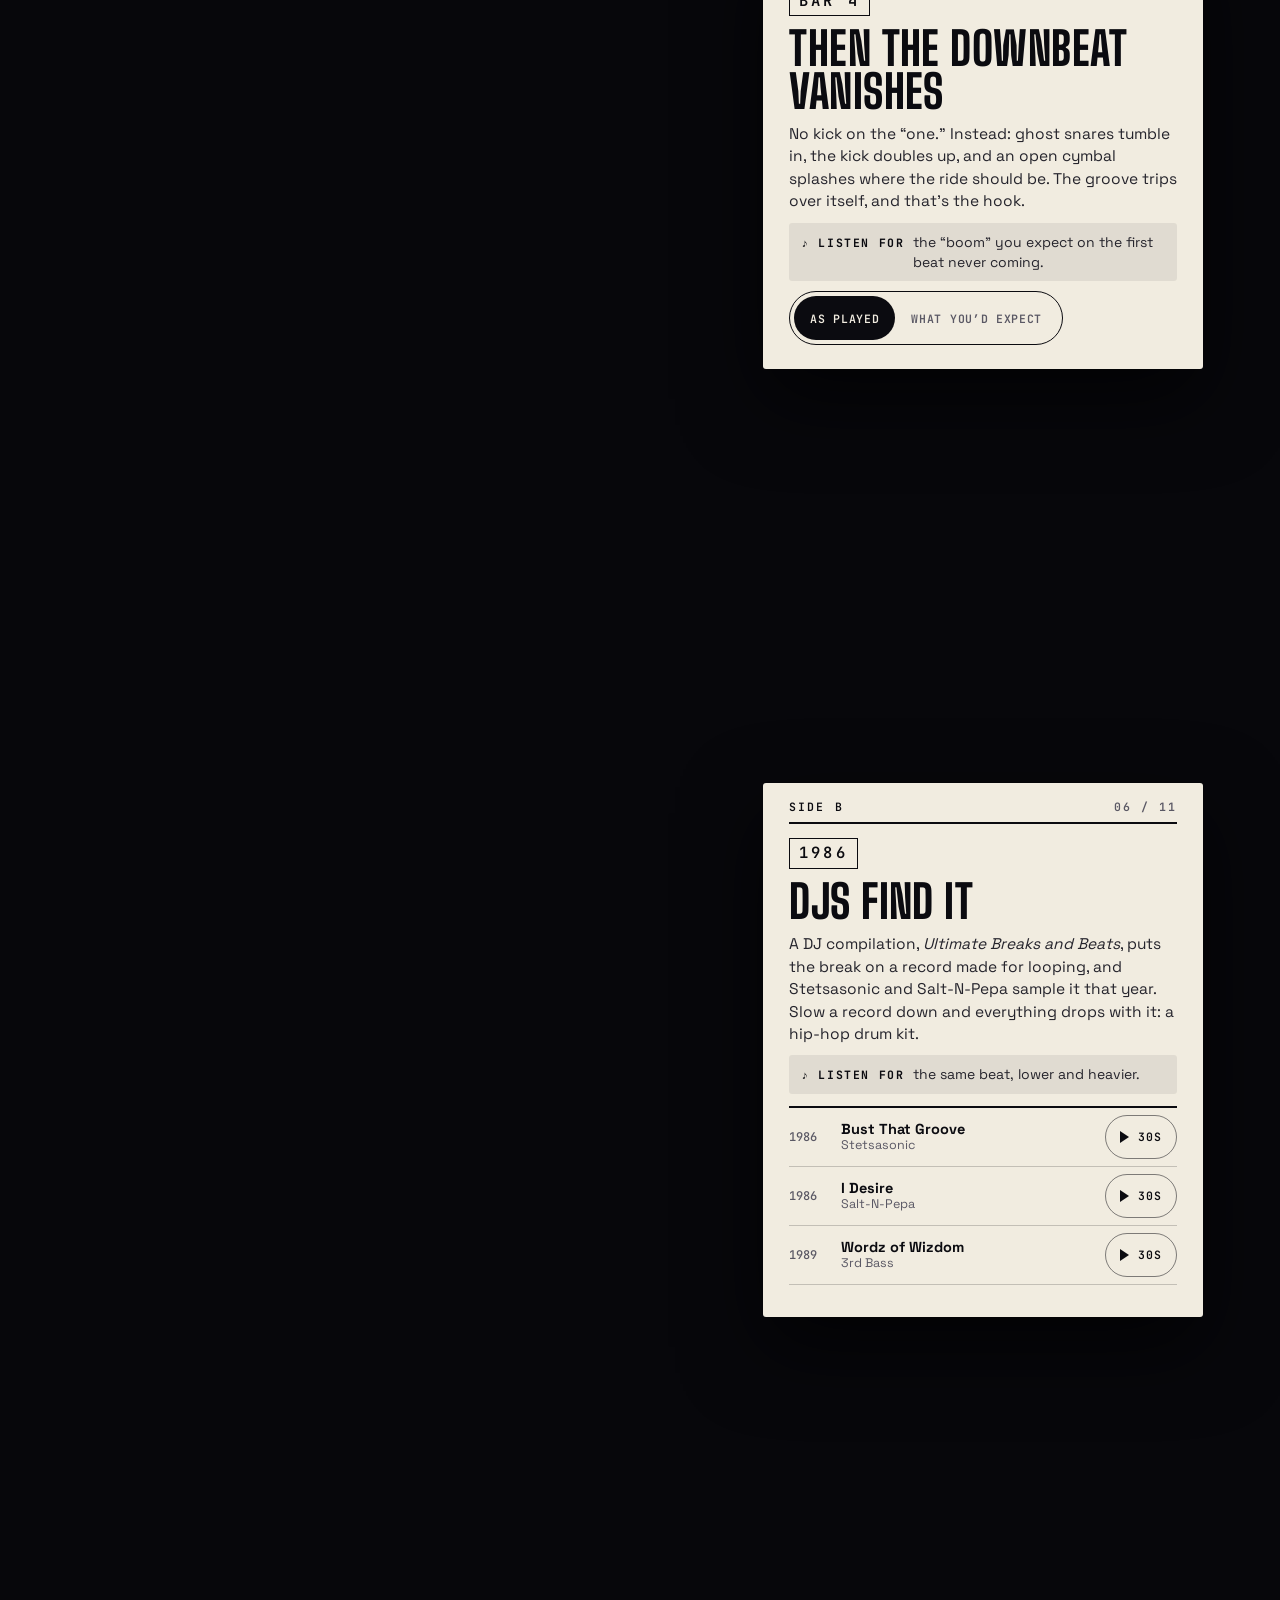
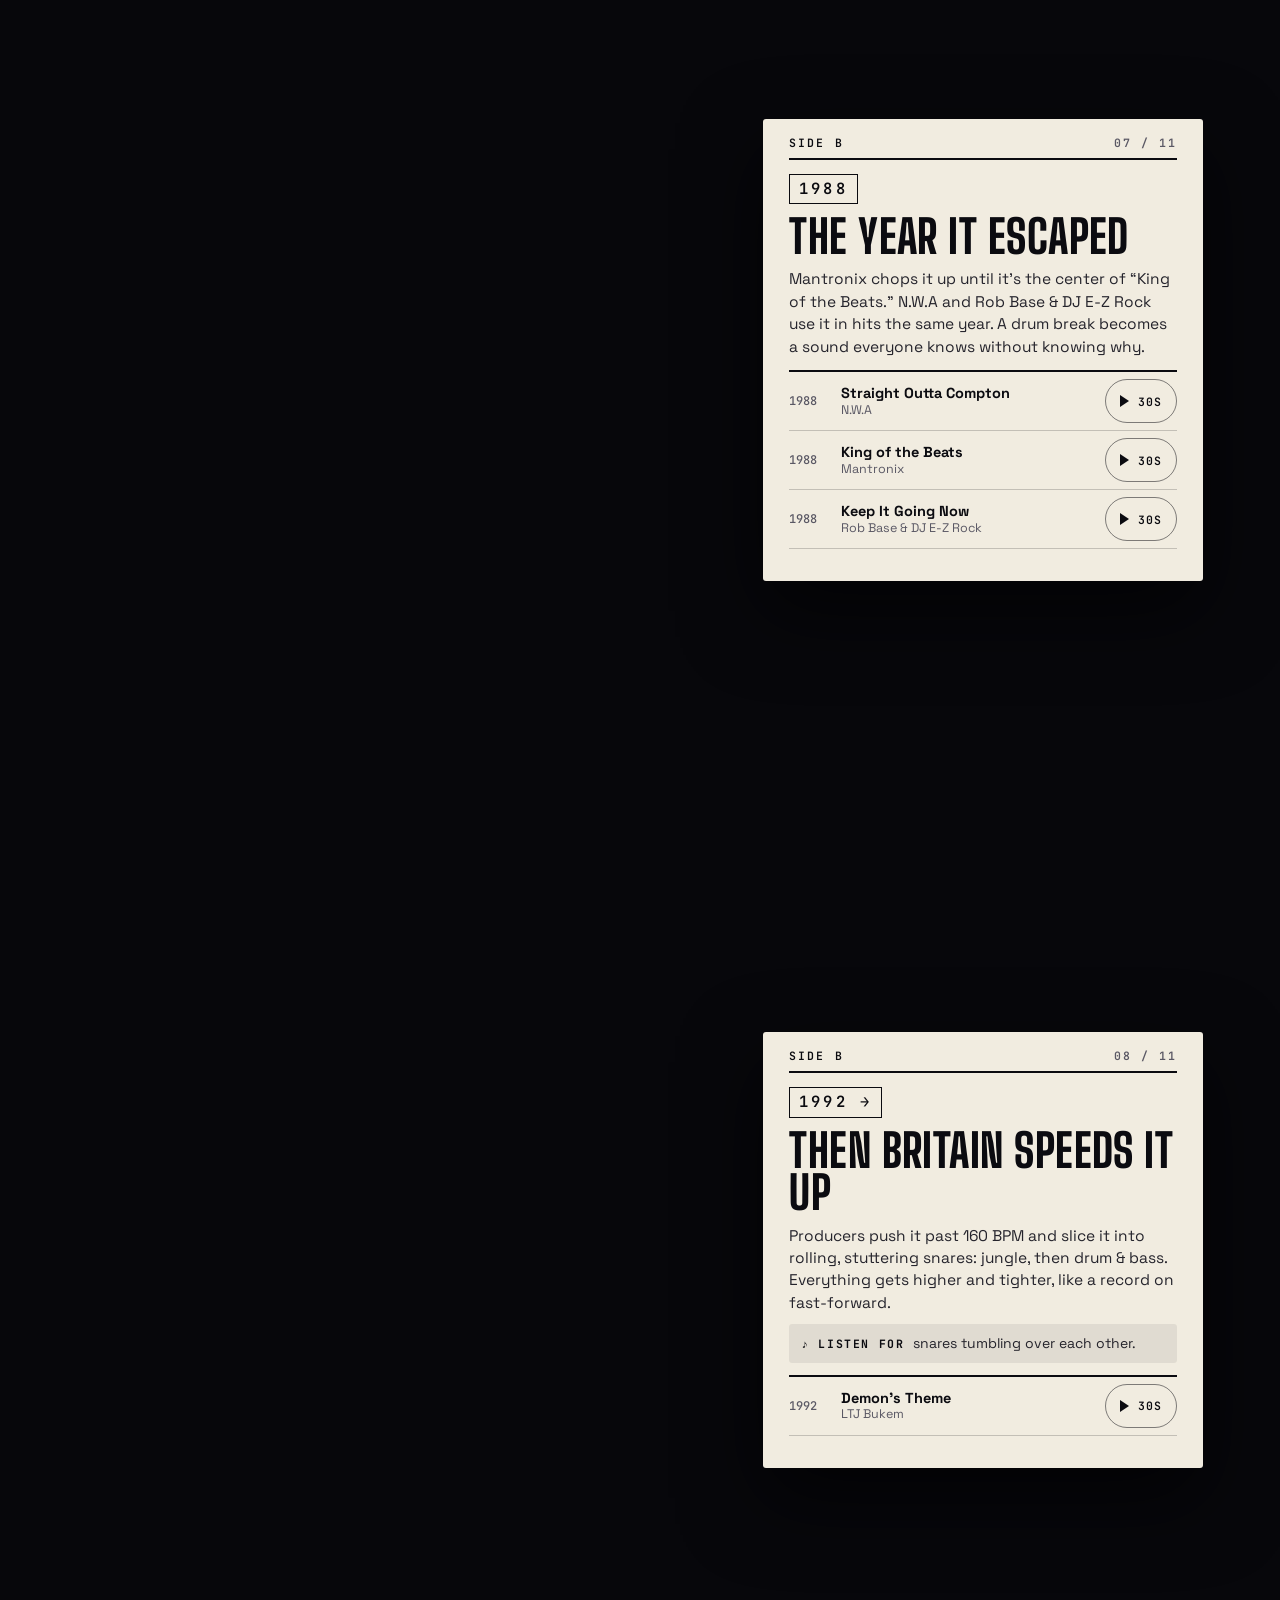
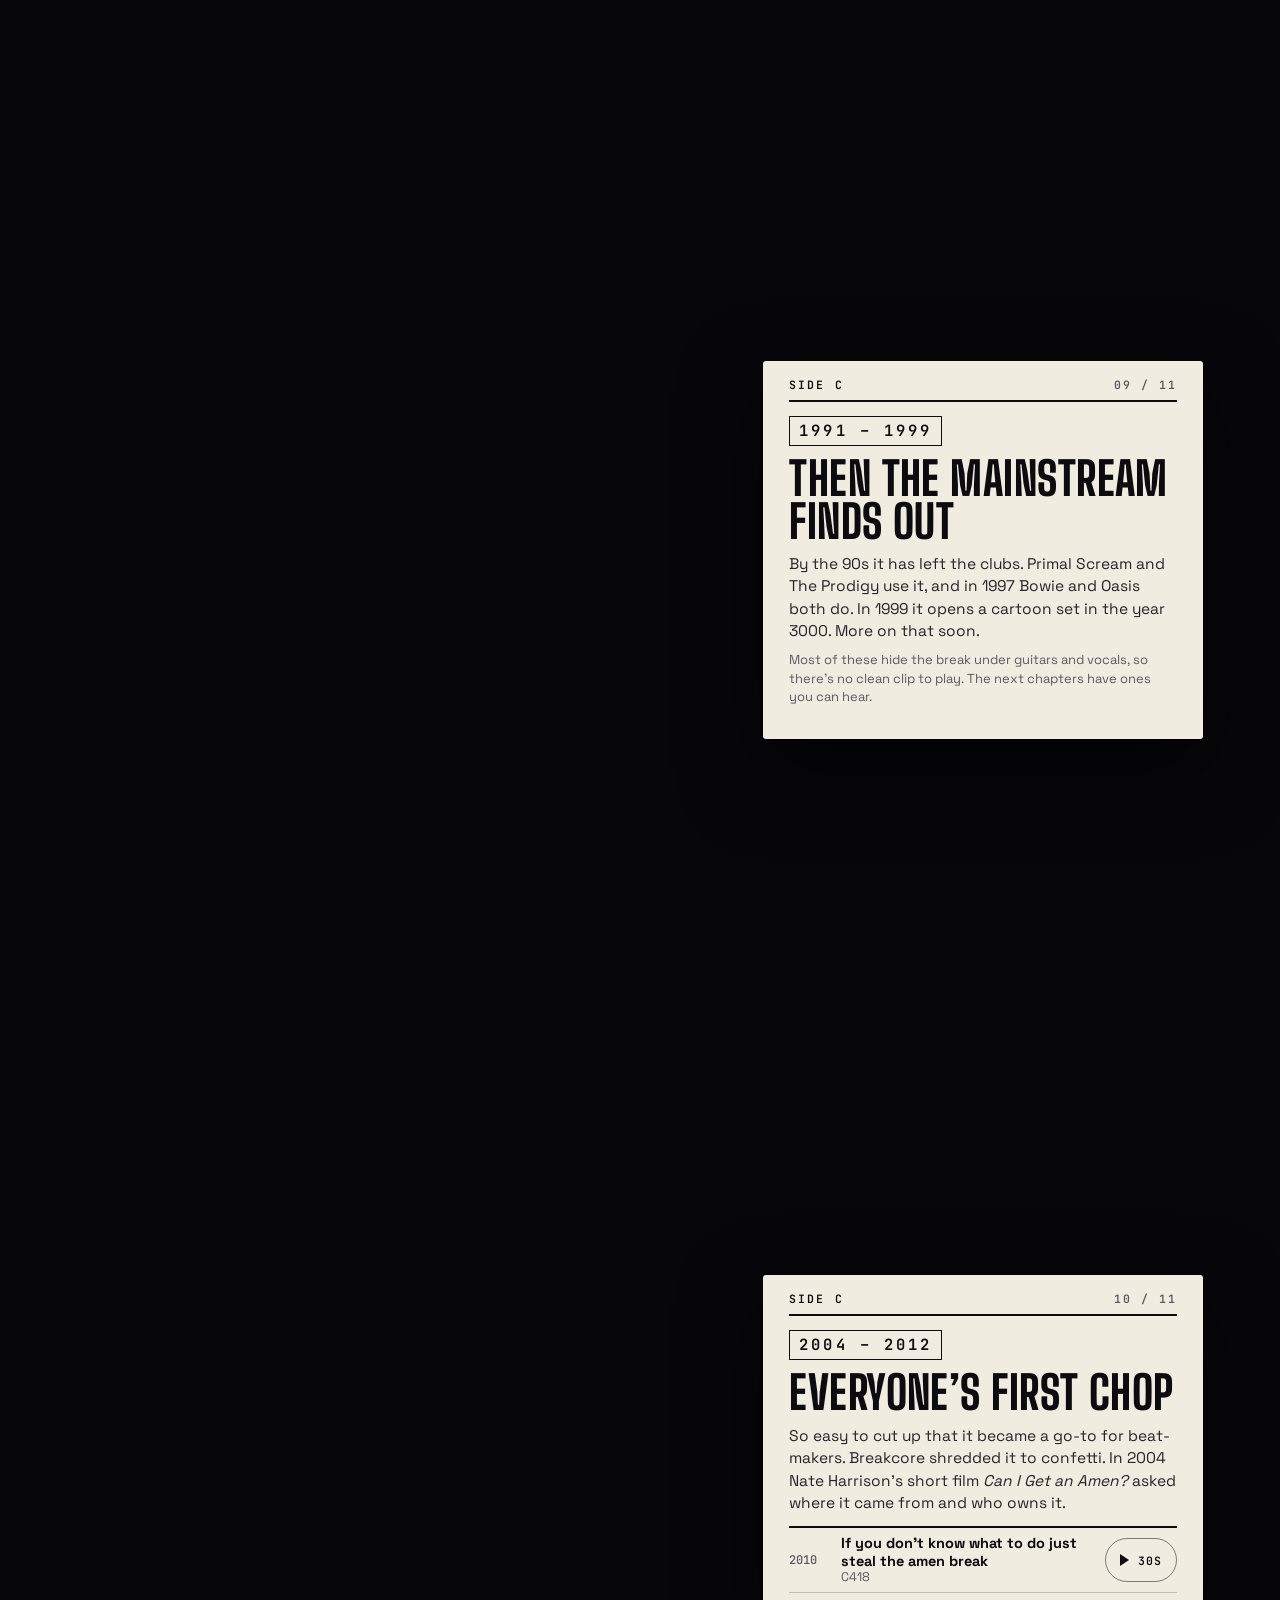
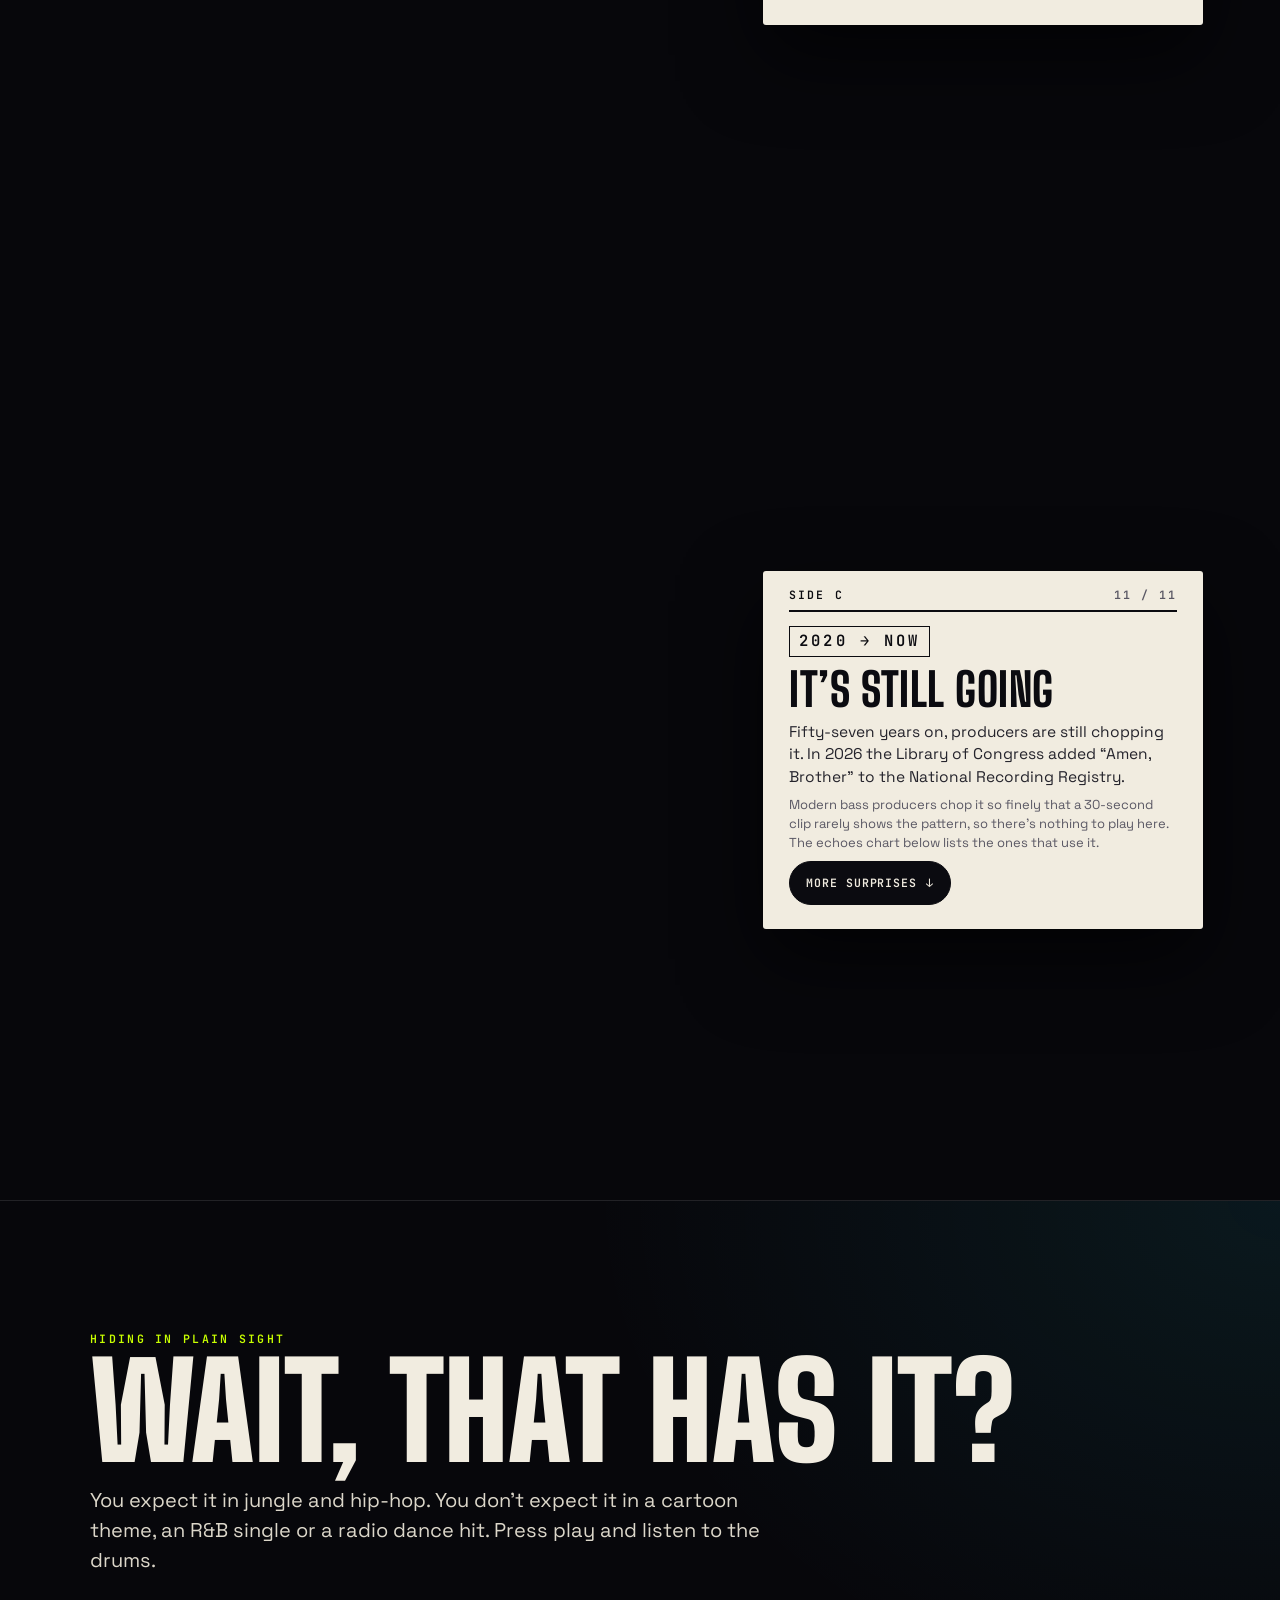
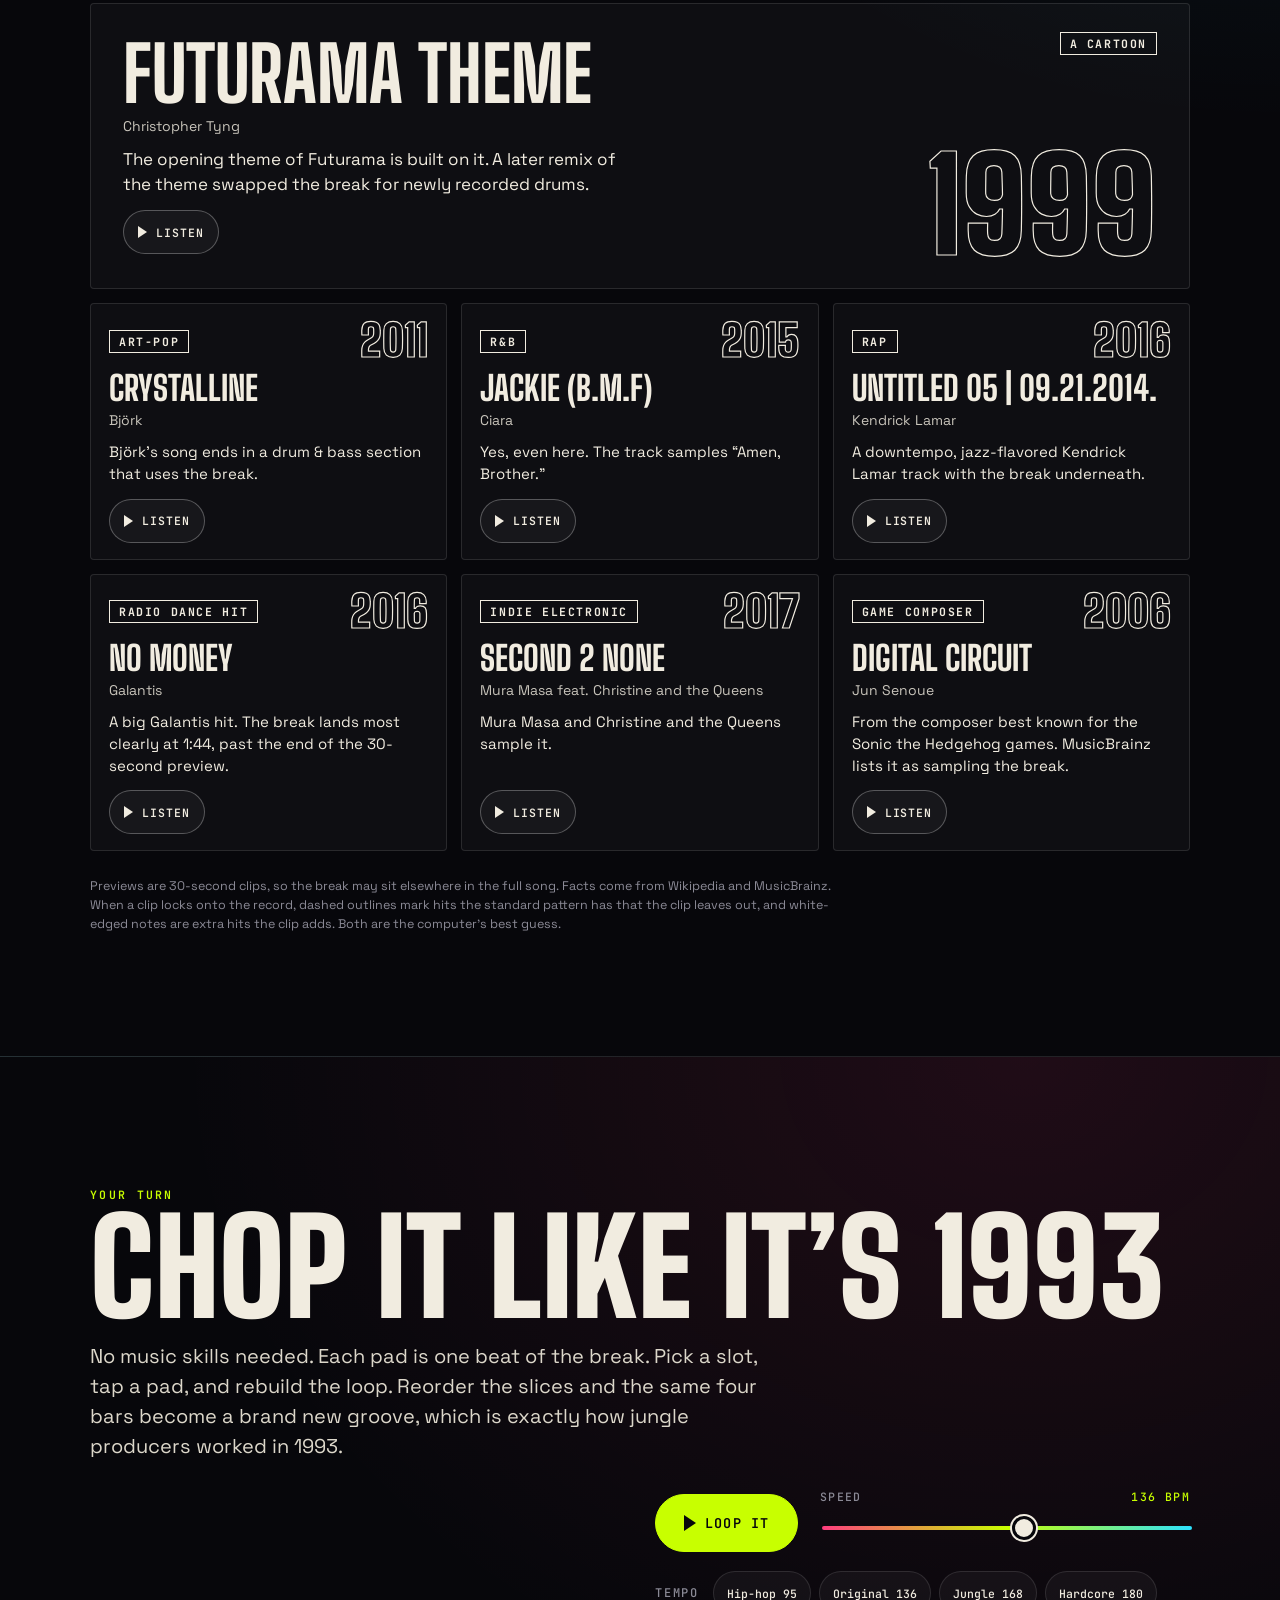
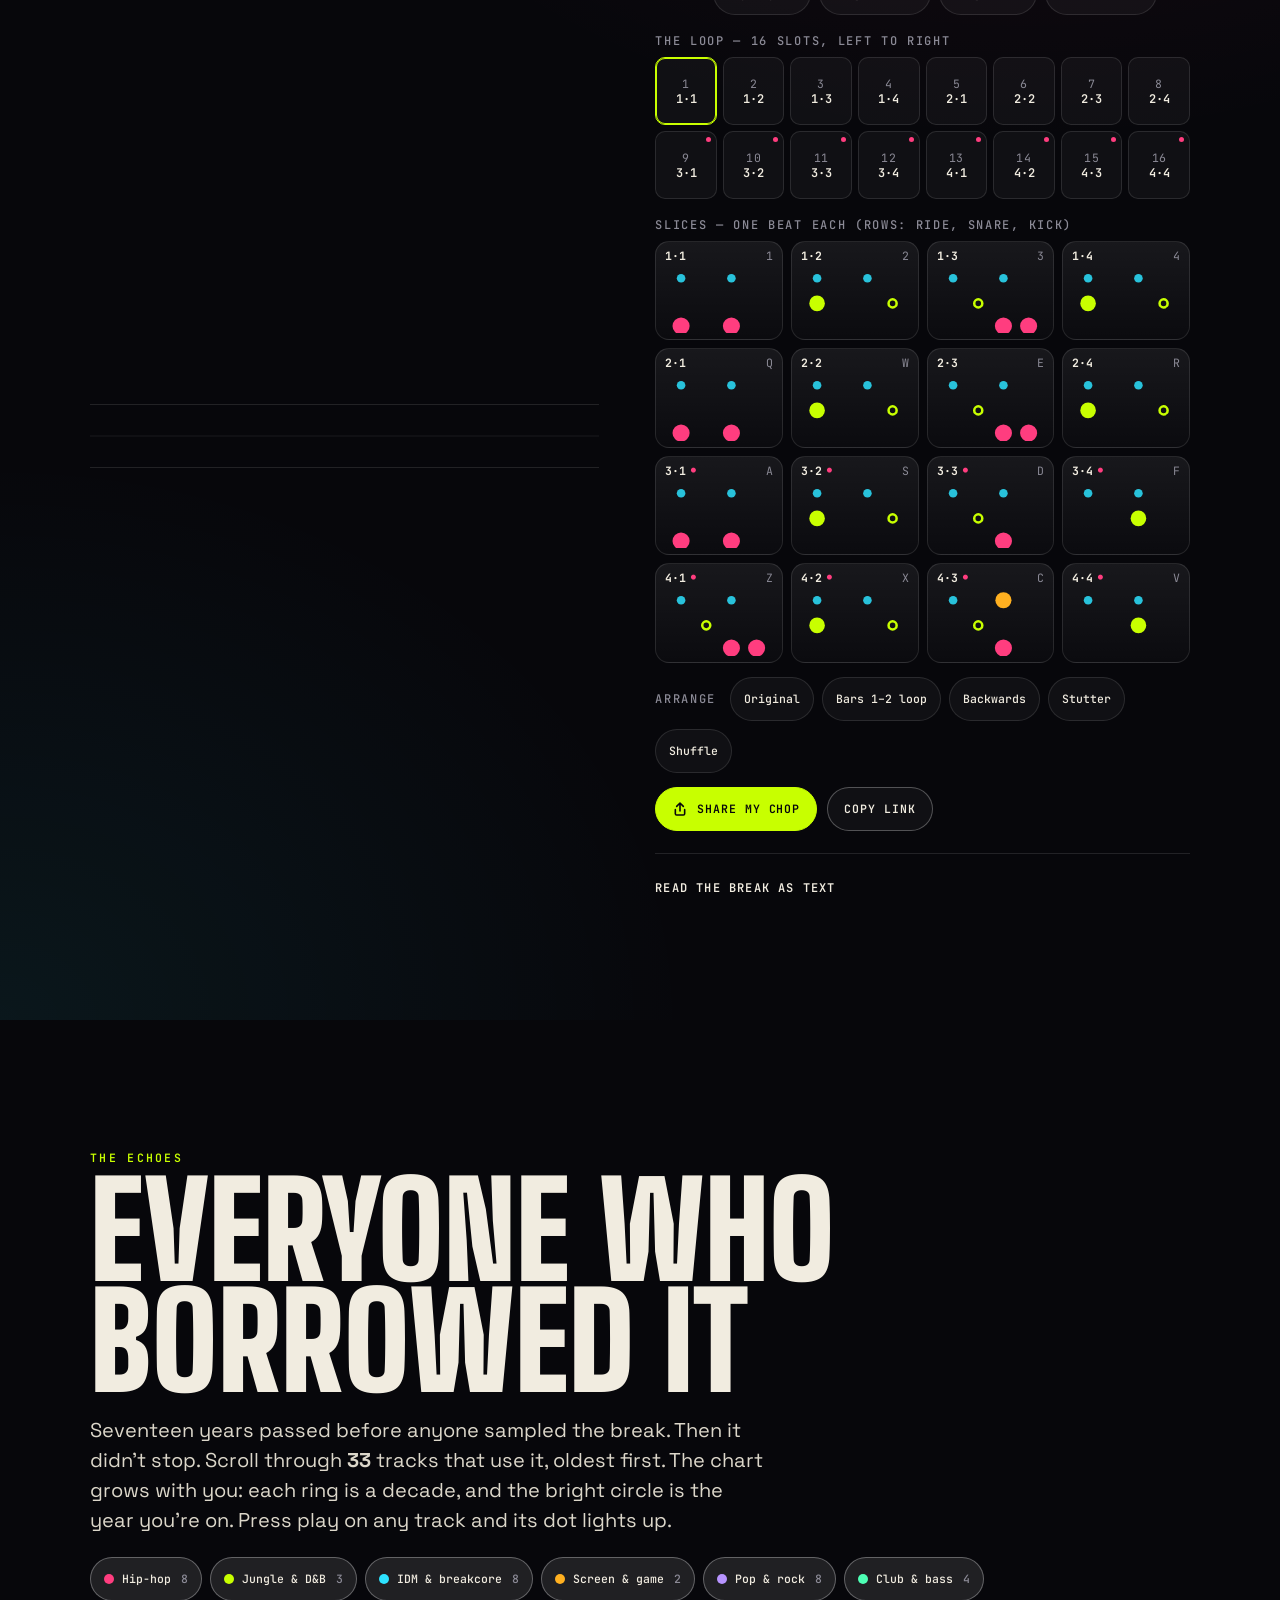
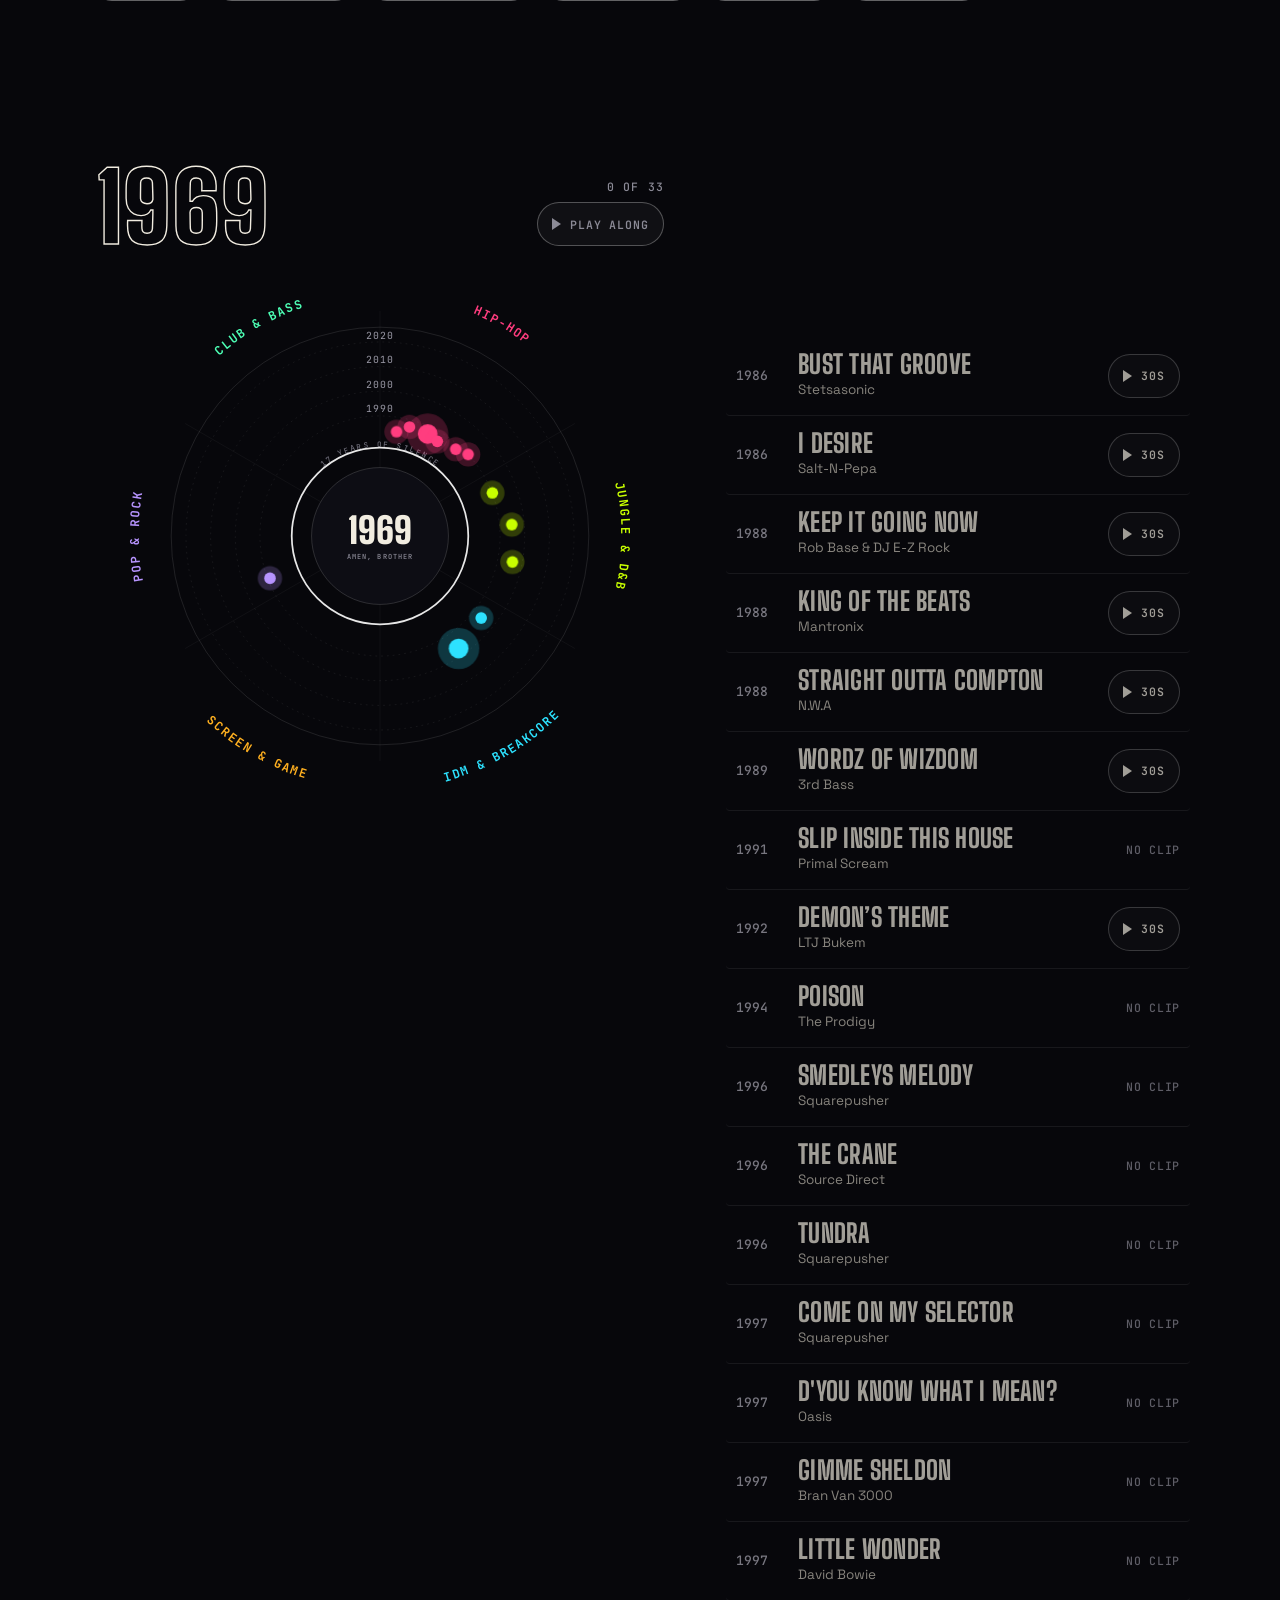
==== commit 5fc00d19: "Show the notes a clip really plays: drift-tolerant matching, in-between hits, snare-body curve Co-Au" ====
--- a/index.html
+++ b/index.html
@@ -24,7 +24,7 @@
 <link rel="preconnect" href="https://fonts.googleapis.com">
 <link rel="preconnect" href="https://fonts.gstatic.com" crossorigin>
 <link href="https://fonts.googleapis.com/css2?family=Big+Shoulders+Display:wght@700;800;900&family=JetBrains+Mono:wght@400;500;700&family=Space+Grotesk:wght@400;500;700&display=swap" rel="stylesheet">
-<link rel="stylesheet" href="style.css?v=52">
+<link rel="stylesheet" href="style.css?v=56">
 </head>
 <body>
 <a class="skip" href="#main">Skip to the story</a>
@@ -316,10 +316,10 @@
 </section>
 </main>
 
-<script src="tracks.js?v=52"></script>
-<script src="audio.js?v=52"></script>
-<script src="engine.js?v=52"></script>
-<script src="wheel.js?v=52"></script>
-<script src="app.js?v=52"></script>
+<script src="tracks.js?v=56"></script>
+<script src="audio.js?v=56"></script>
+<script src="engine.js?v=56"></script>
+<script src="wheel.js?v=56"></script>
+<script src="app.js?v=56"></script>
 </body>
 </html>
